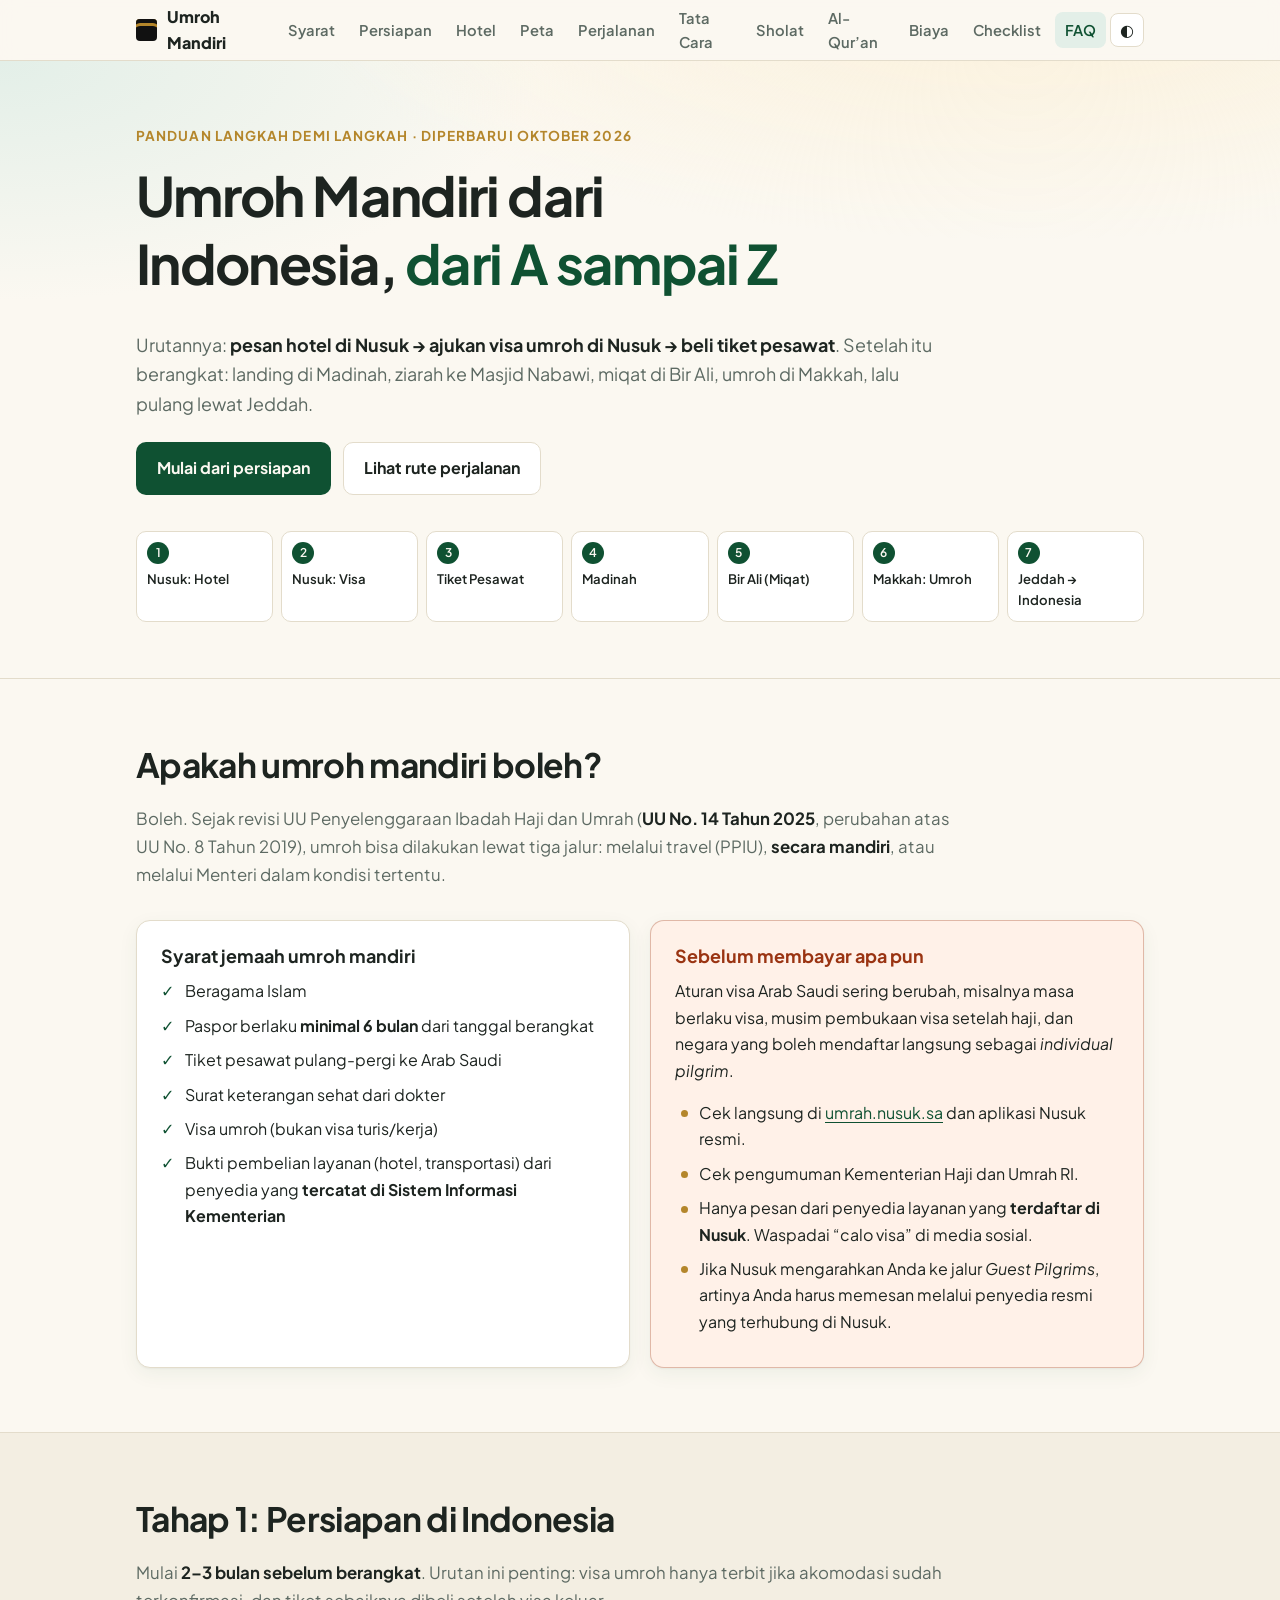
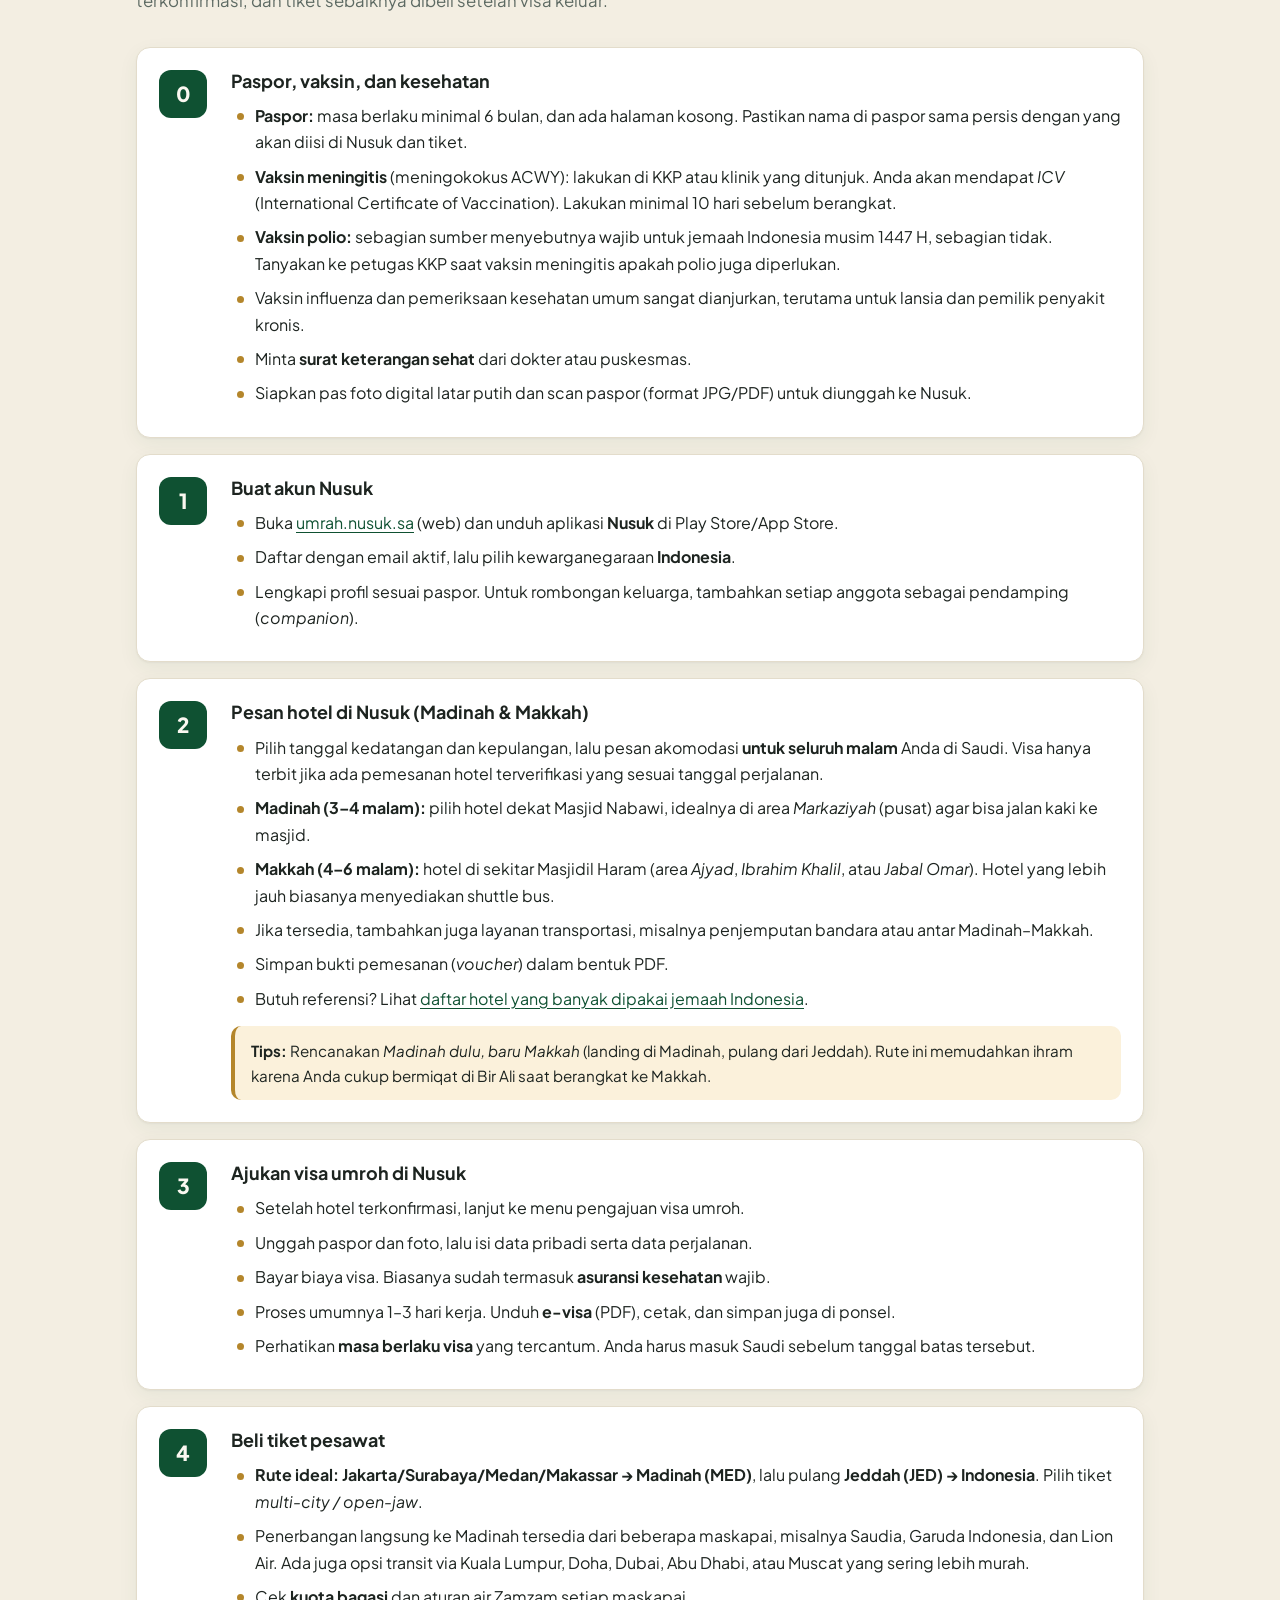
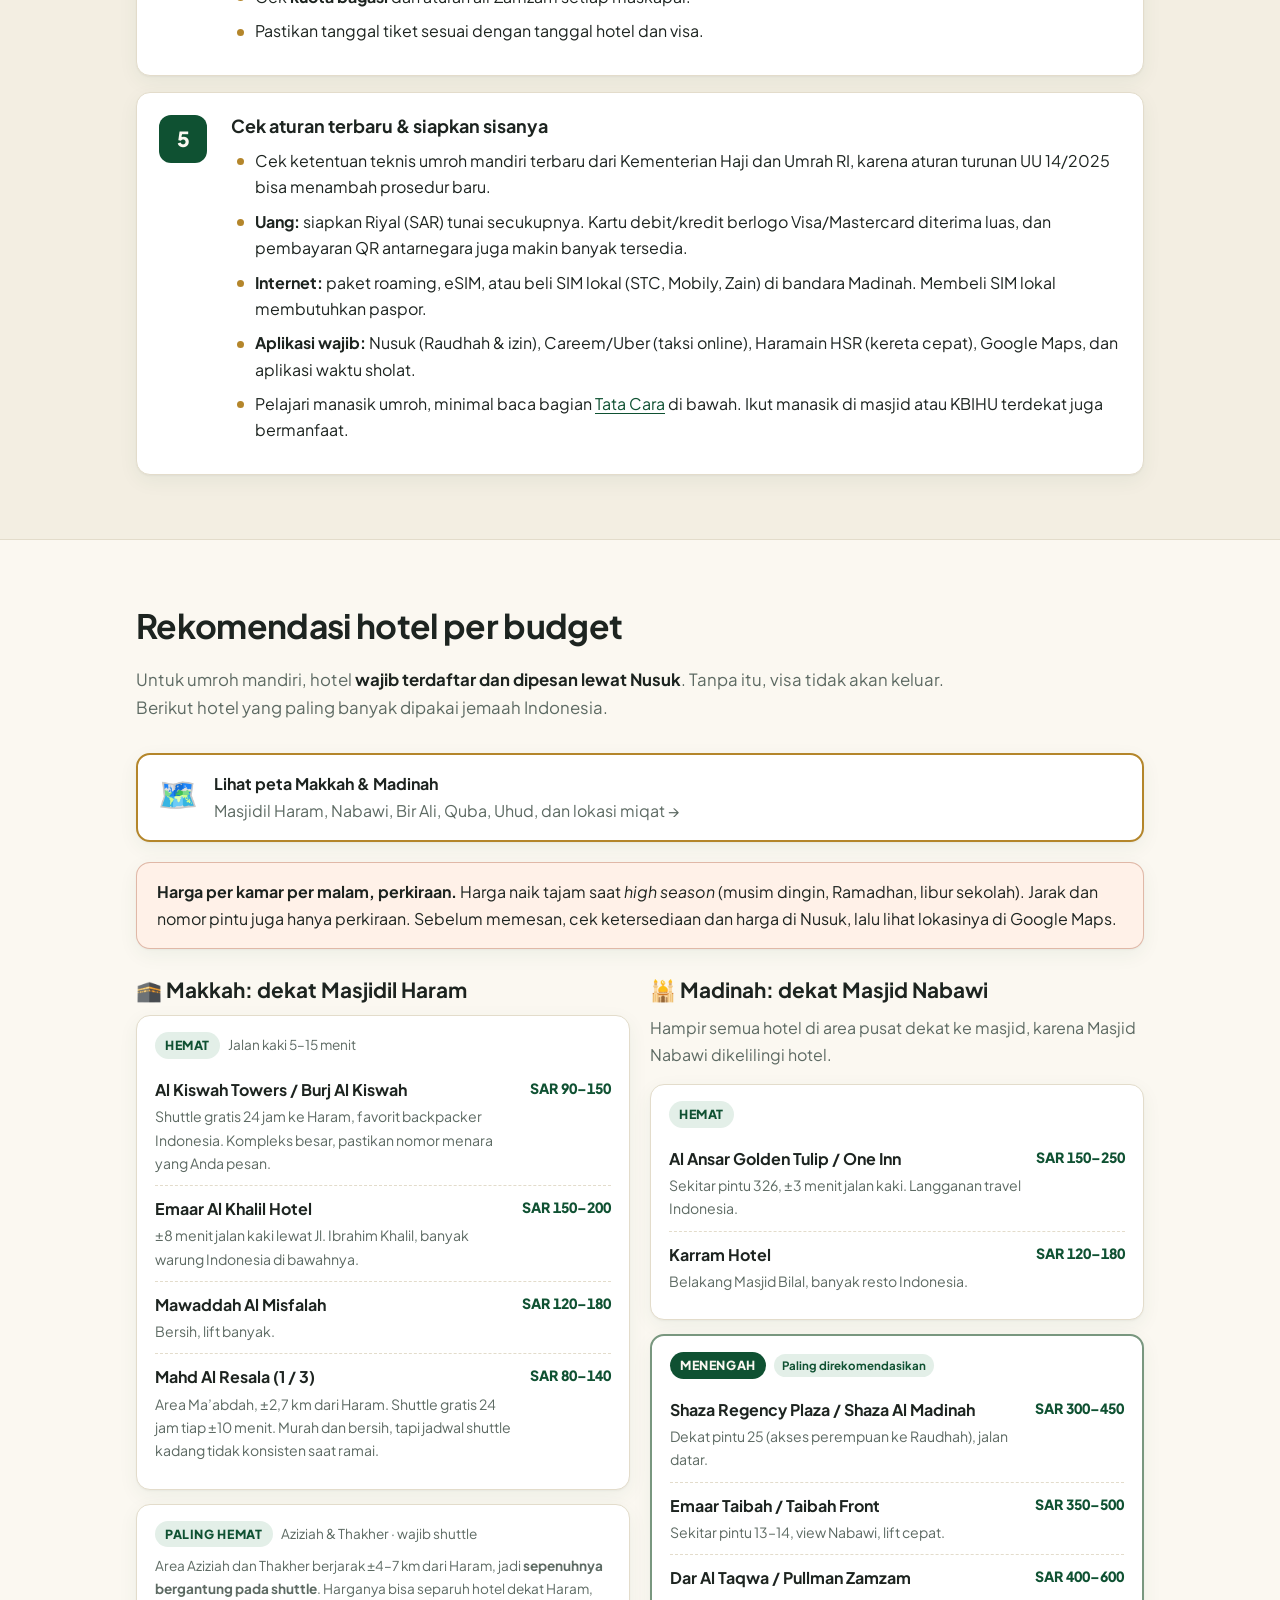
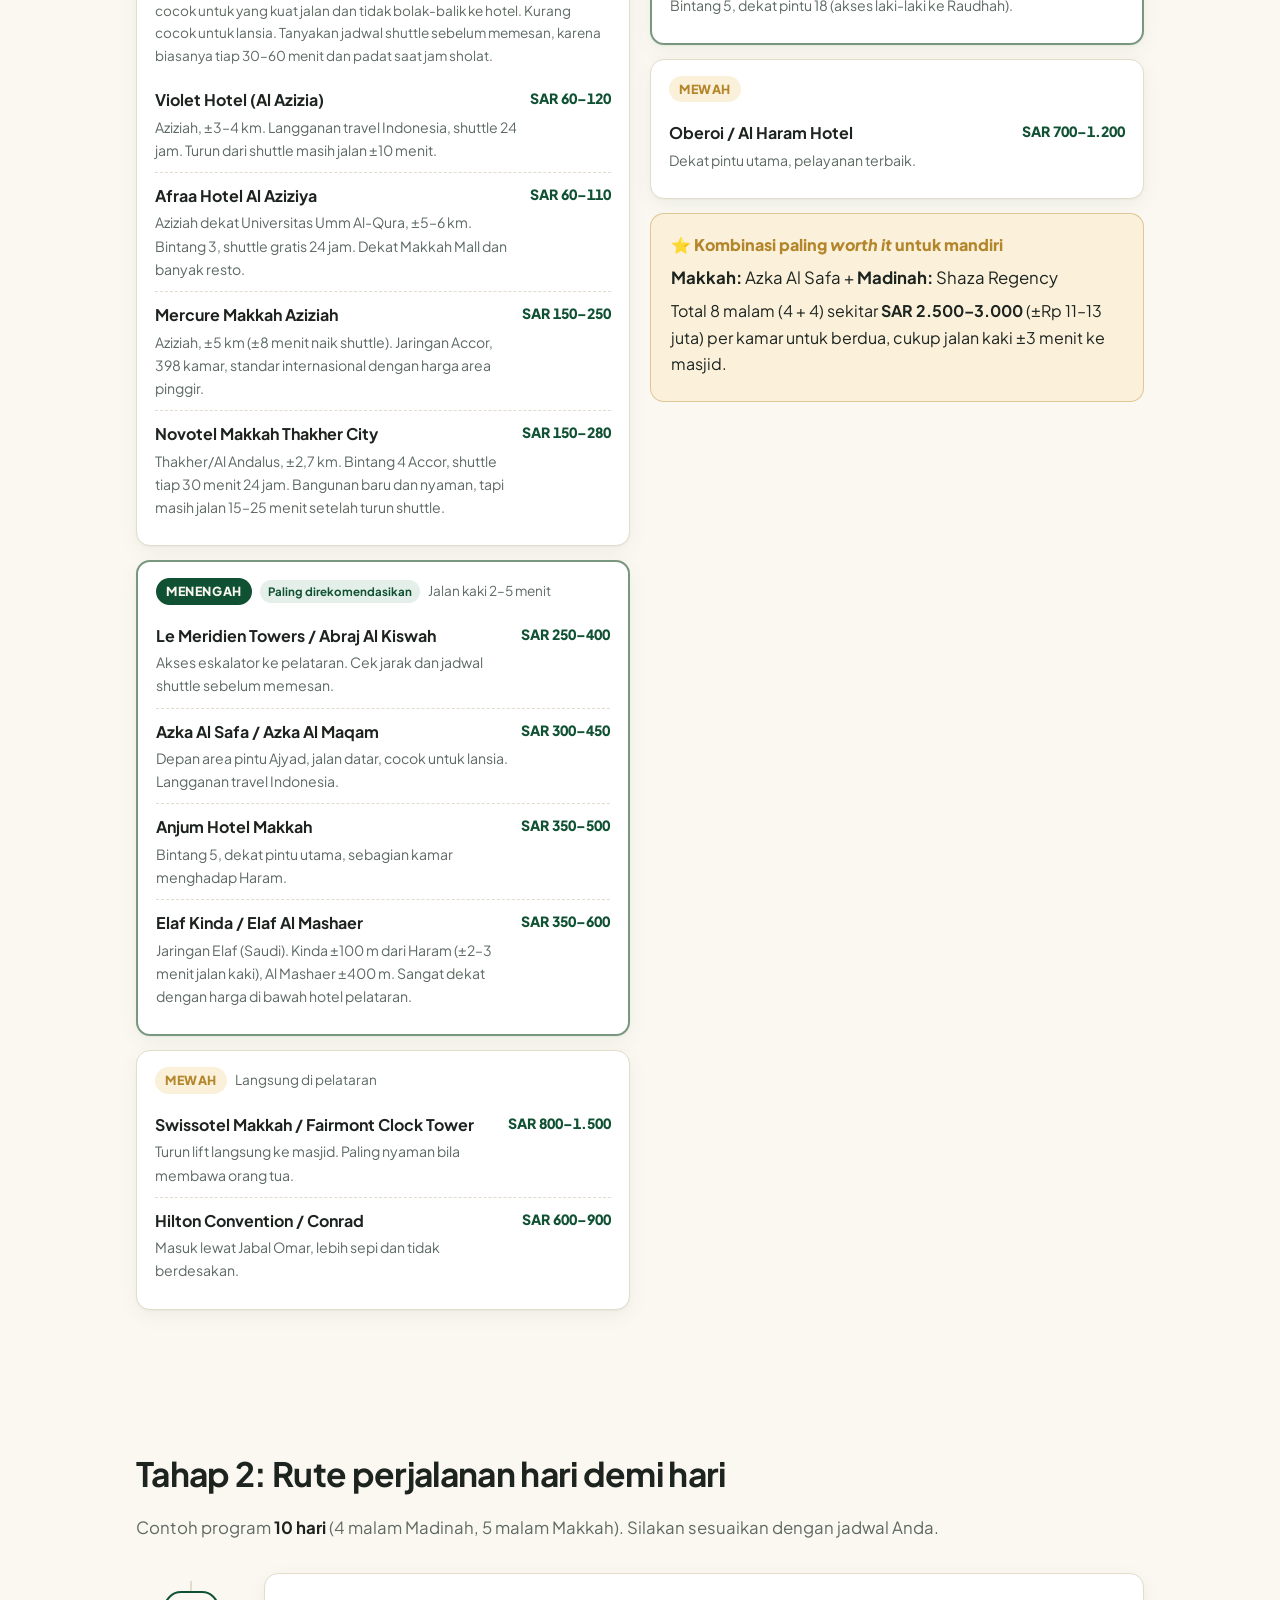
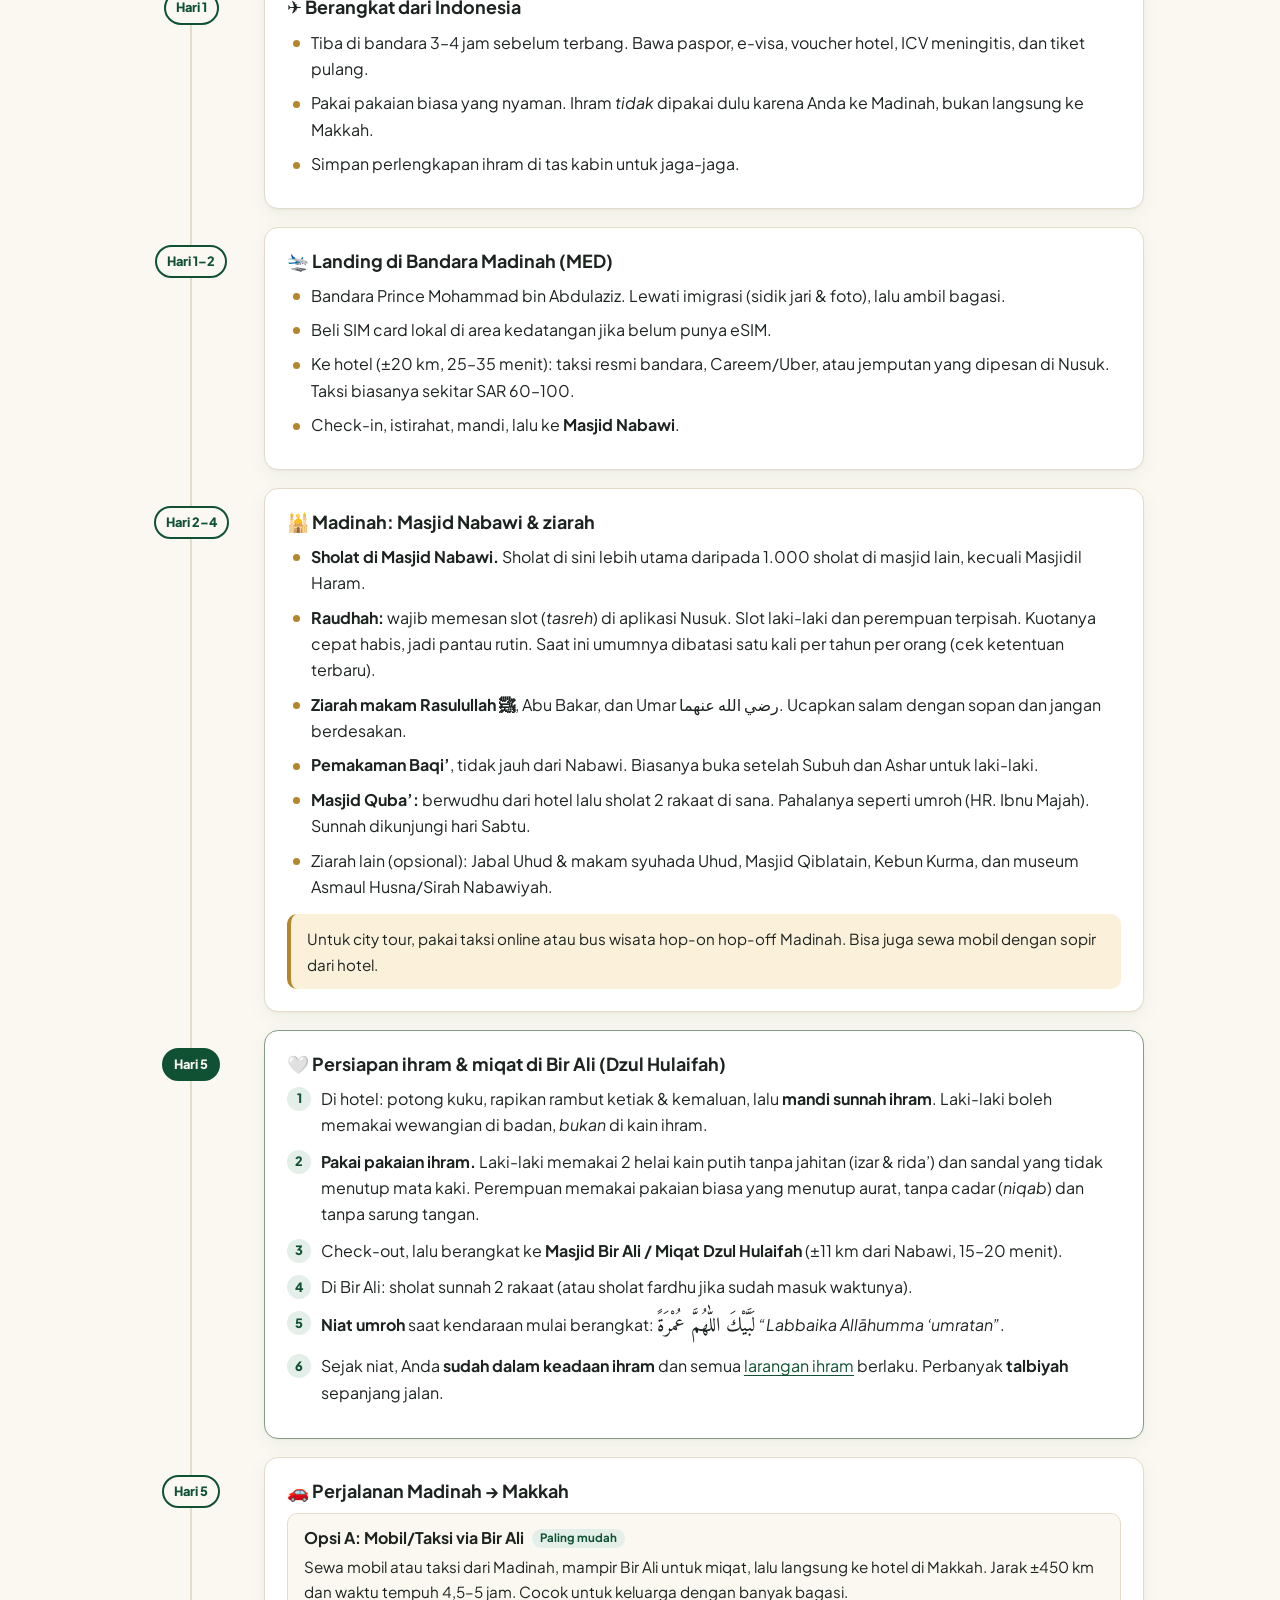
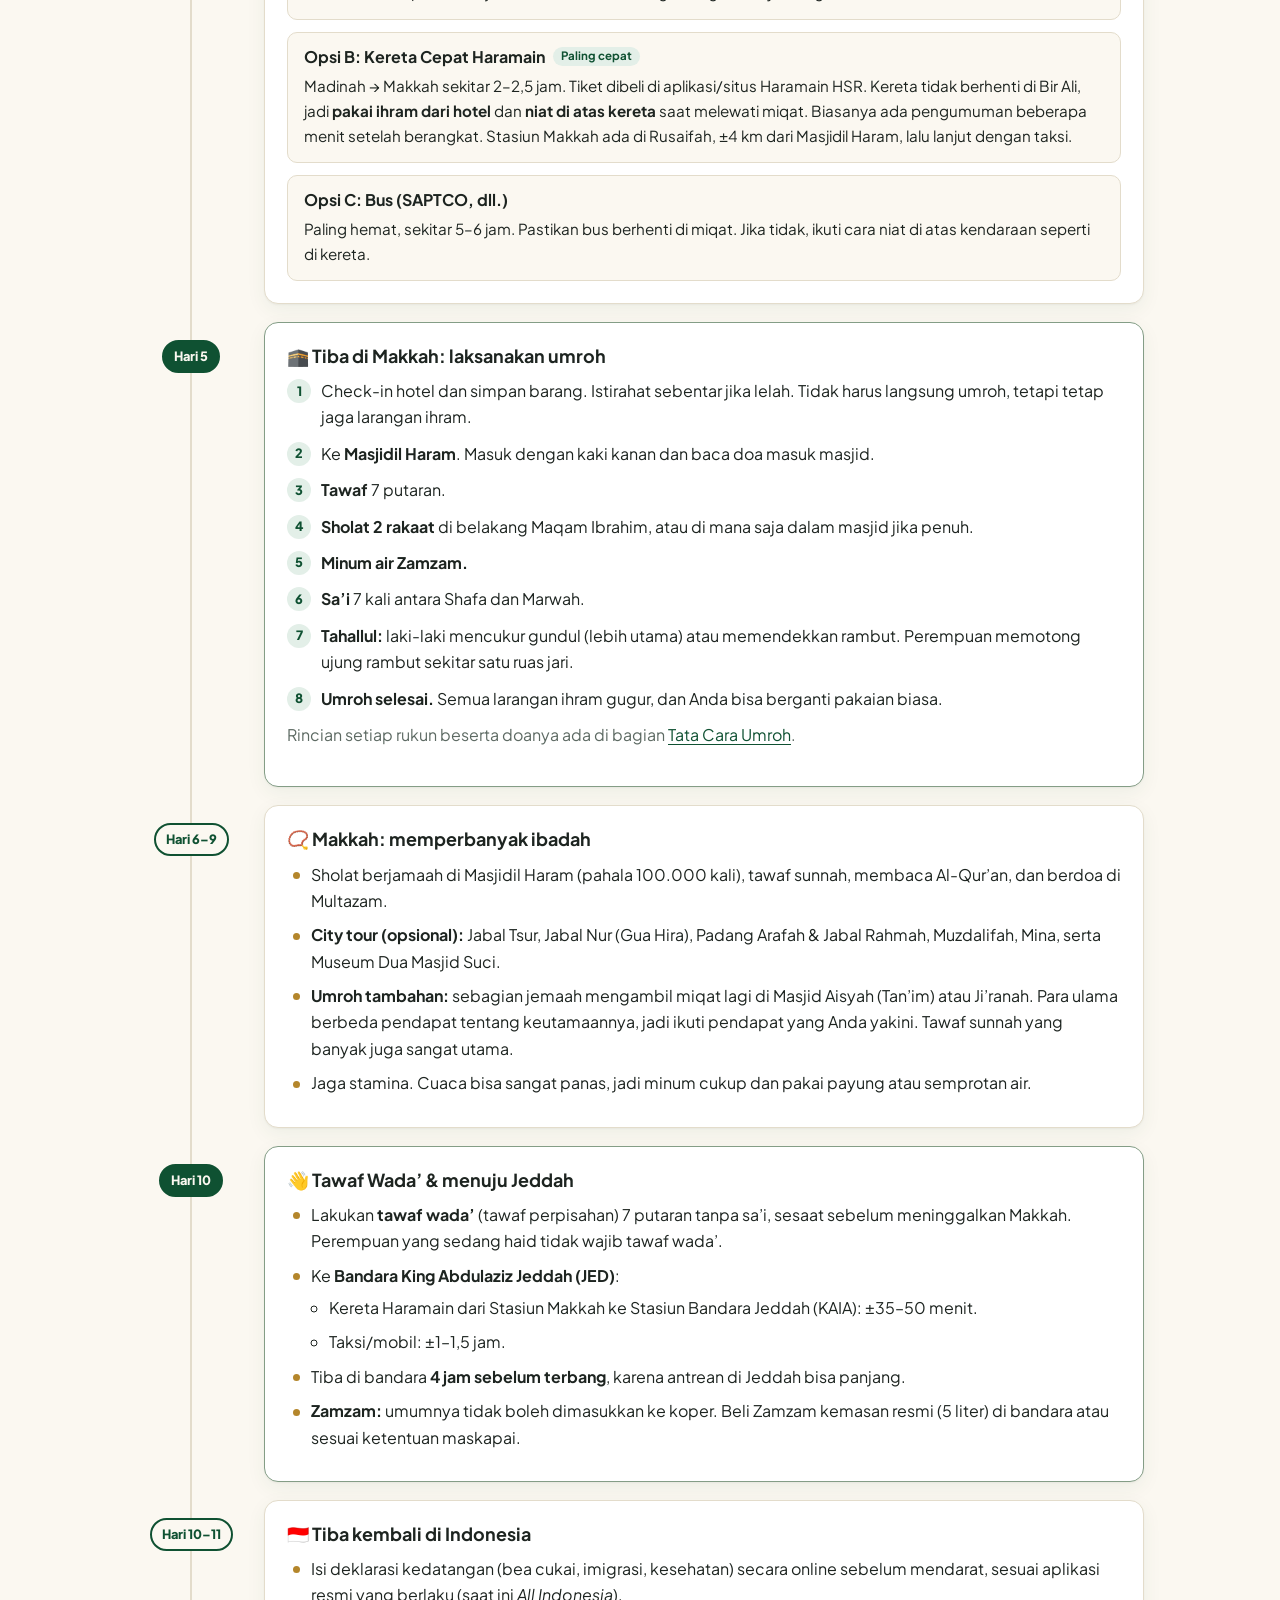
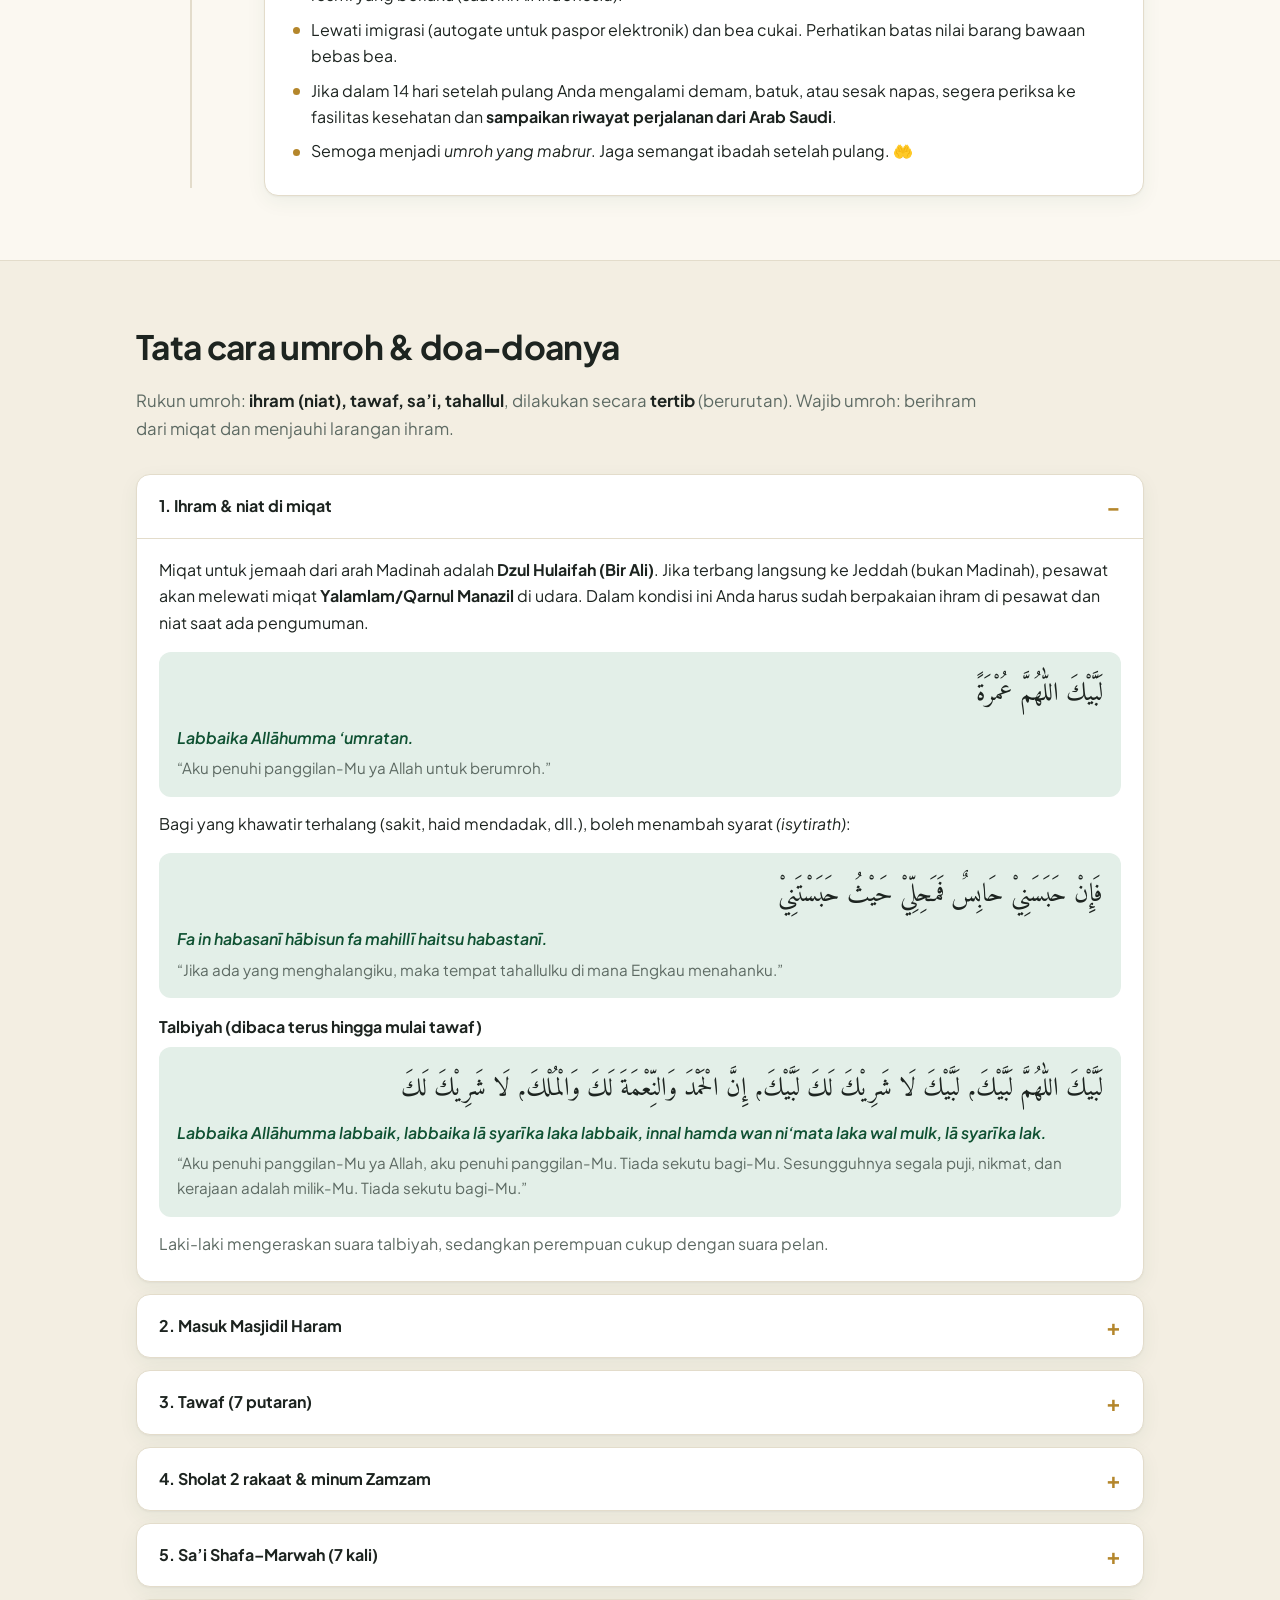
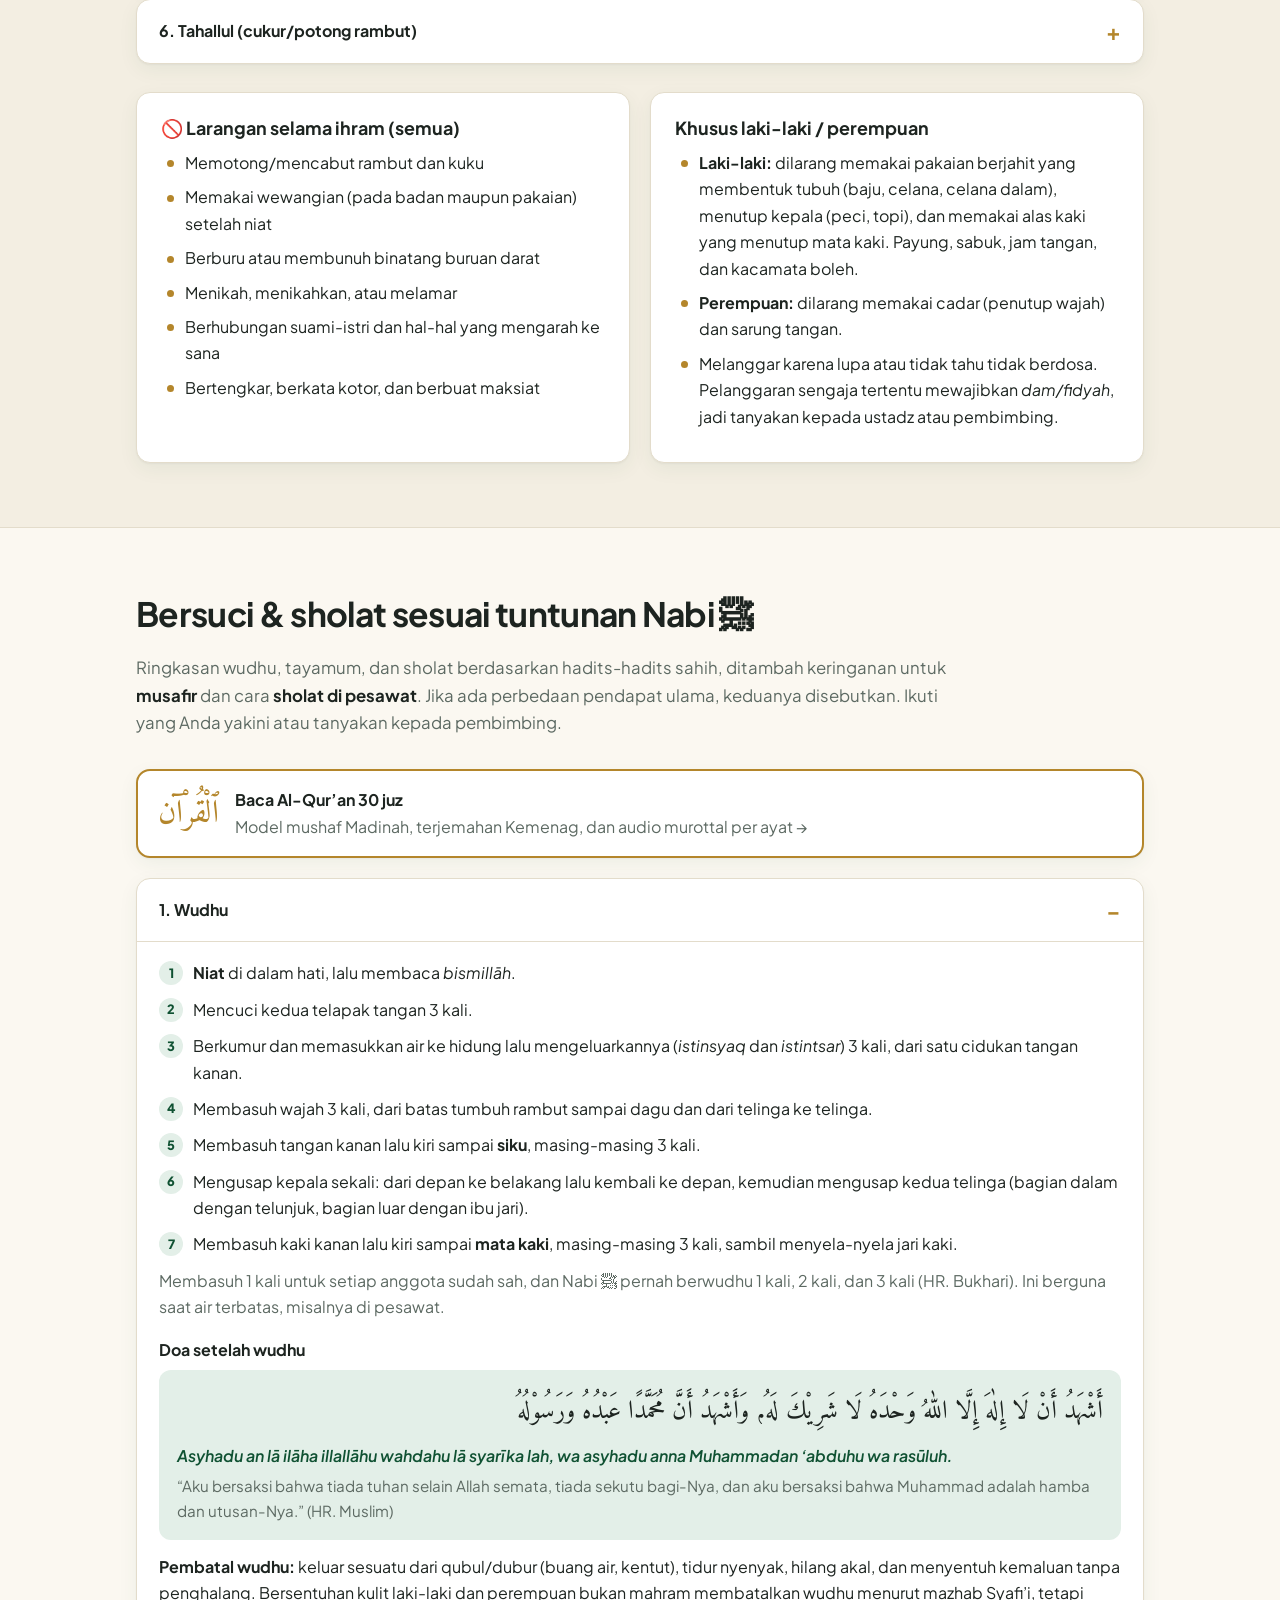
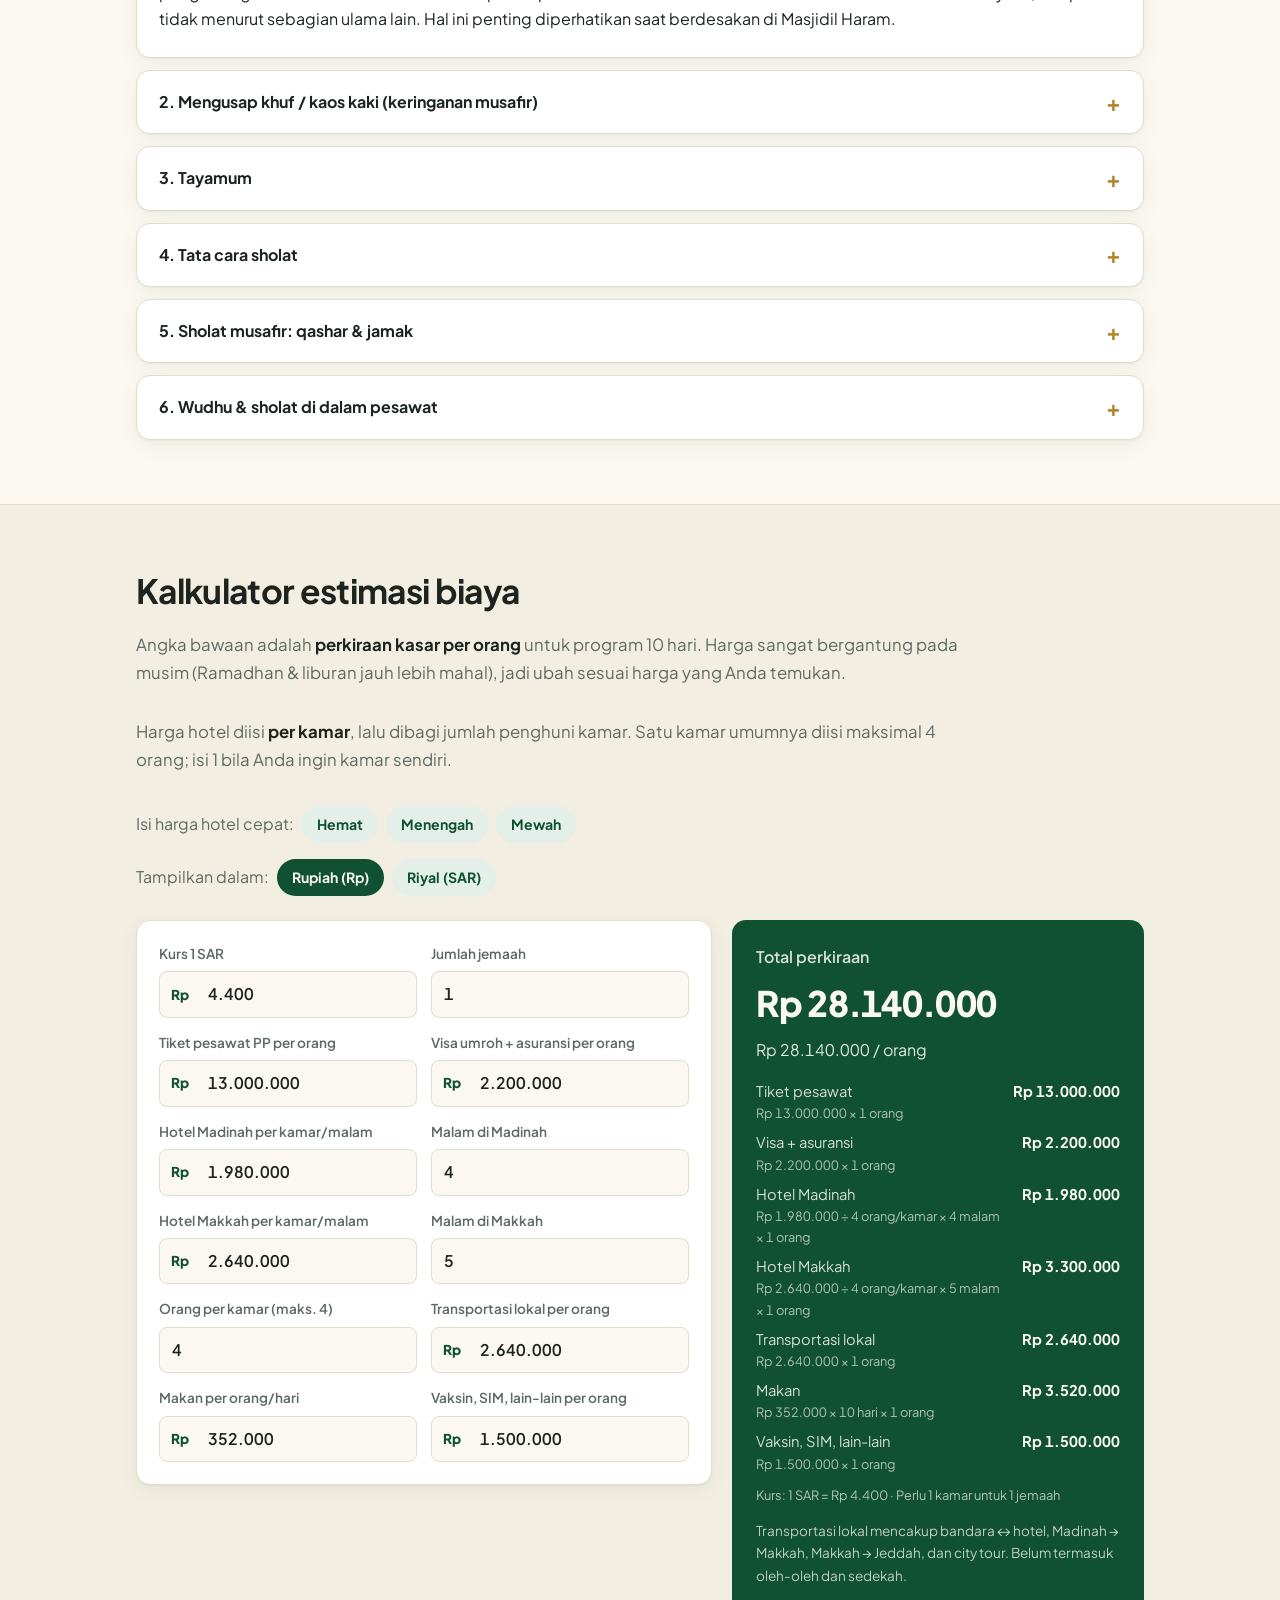
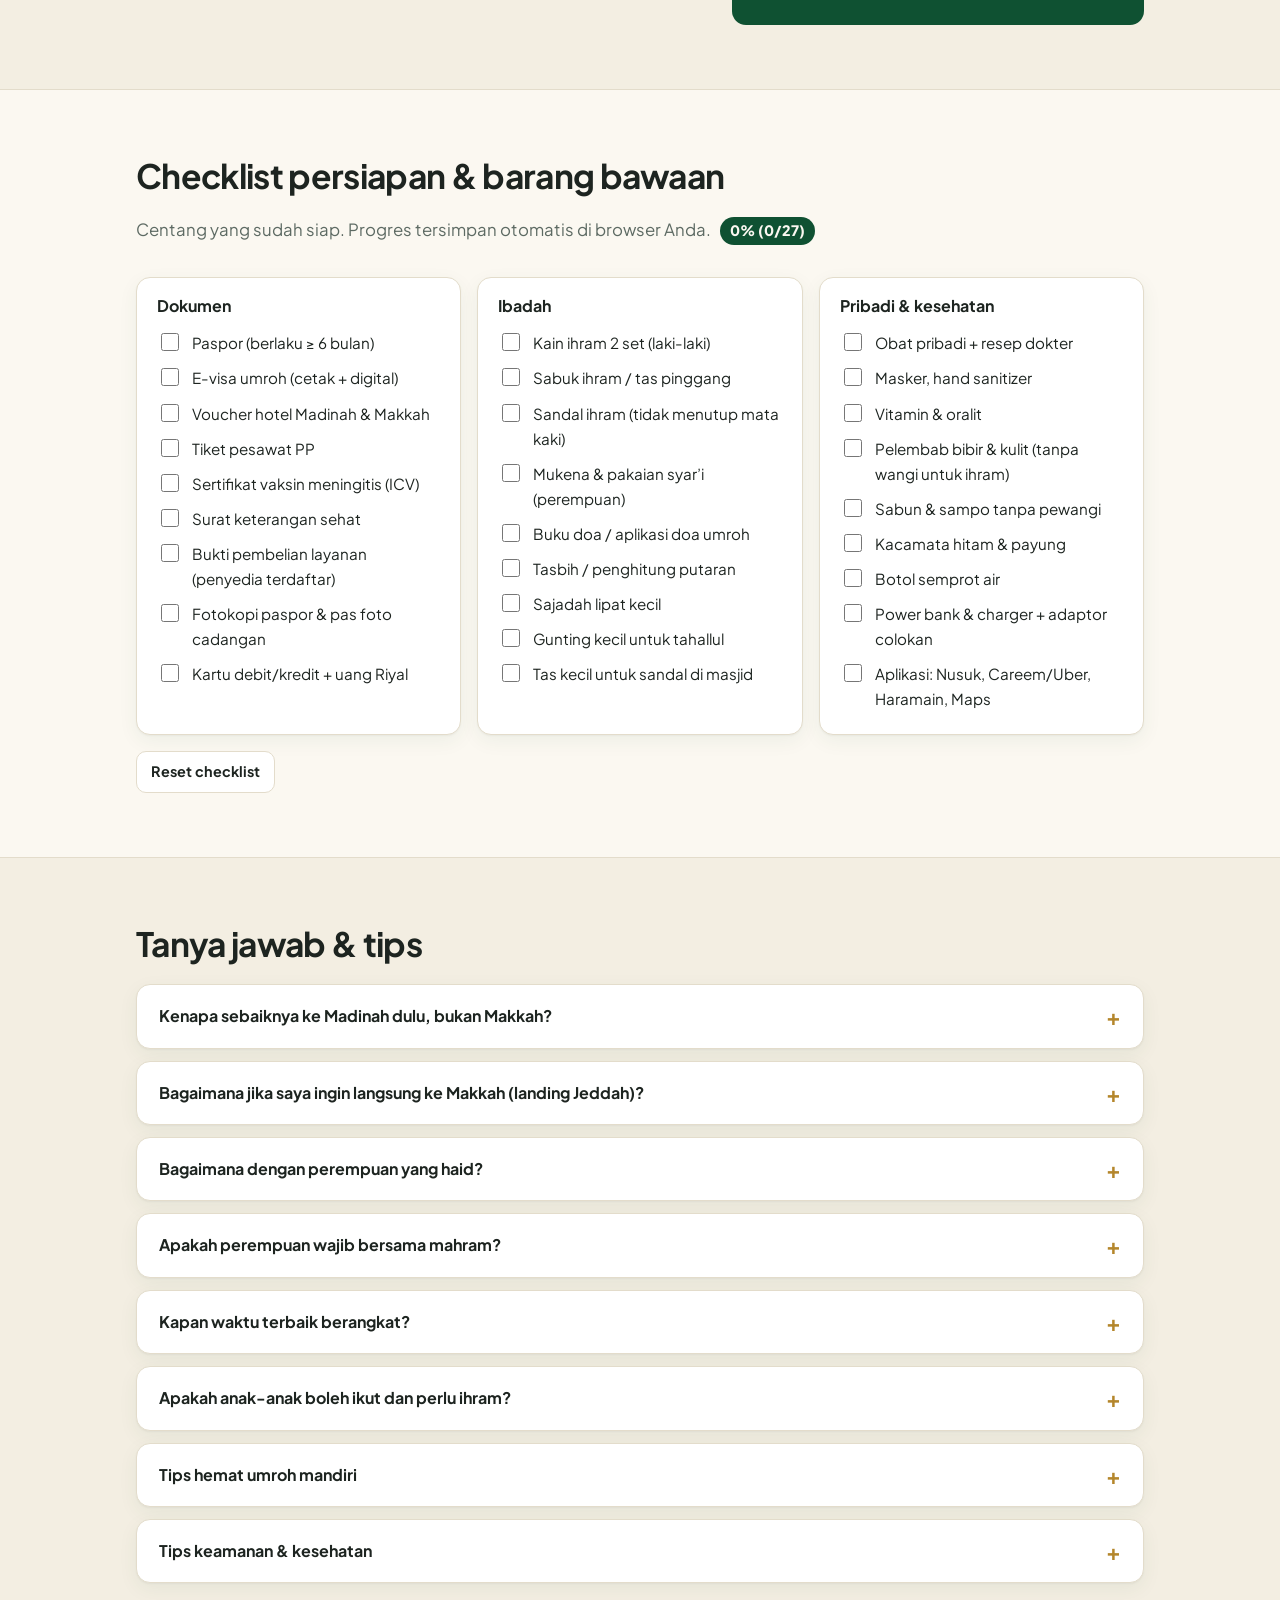
==== index.html @ 3ee702d9 "Kalkulator: biaya hotel dibagi jumlah penghuni kamar Co-Authored-By: Claude Opus 5 <noreply@anthropi" ====
<!doctype html>
<html lang="id">
<head>
  <meta charset="utf-8">
  <meta name="viewport" content="width=device-width, initial-scale=1">
  <title>Panduan Umroh Mandiri</title>
  <meta name="description" content="Panduan lengkap umroh mandiri dari Indonesia: pesan hotel & visa lewat Nusuk, tiket pesawat, landing di Madinah, miqat Bir Ali, tata cara umroh di Makkah, hingga pulang ke tanah air.">
  <link rel="preconnect" href="https://fonts.googleapis.com">
  <link rel="preconnect" href="https://fonts.gstatic.com" crossorigin>
  <link href="https://fonts.googleapis.com/css2?family=Amiri:wght@400;700&family=Plus+Jakarta+Sans:wght@400;500;600;700;800&display=swap" rel="stylesheet">
  <link rel="stylesheet" href="style.css">
  <link rel="icon" href="data:image/svg+xml,<svg xmlns='http://www.w3.org/2000/svg' viewBox='0 0 64 64'><rect width='64' height='64' rx='14' fill='%230f5132'/><rect x='18' y='20' width='28' height='28' fill='%23111'/><rect x='18' y='26' width='28' height='4' fill='%23d4a94a'/></svg>">
</head>
<body>

<header class="topbar">
  <div class="wrap topbar-inner">
    <a href="#top" class="brand">
      <span class="brand-mark" aria-hidden="true"></span>
      Umroh Mandiri
    </a>
    <button class="menu-btn" aria-label="Buka menu" aria-expanded="false" aria-controls="nav">☰</button>
    <nav id="nav" class="nav">
      <a href="#dasar">Syarat</a>
      <a href="#persiapan">Persiapan</a>
      <a href="#hotel">Hotel</a>
      <a href="peta.html">Peta</a>
      <a href="#perjalanan">Perjalanan</a>
      <a href="#tatacara">Tata Cara</a>
      <a href="#sholat">Sholat</a>
      <a href="quran.html">Al-Qur’an</a>
      <a href="#biaya">Biaya</a>
      <a href="#checklist">Checklist</a>
      <a href="#faq">FAQ</a>
      <button class="theme-btn" aria-label="Ganti tema terang/gelap" title="Ganti tema">◐</button>
    </nav>
  </div>
</header>

<main id="top">

  <!-- HERO -->
  <section class="hero">
    <div class="wrap hero-inner">
      <p class="eyebrow">Panduan langkah demi langkah · Diperbarui Oktober 2026</p>
      <h1>Umroh Mandiri dari Indonesia, <span>dari A sampai Z</span></h1>
      <p class="lead">Urutannya: <strong>pesan hotel di Nusuk → ajukan visa umroh di Nusuk → beli tiket pesawat</strong>. Setelah itu berangkat: landing di Madinah, ziarah ke Masjid Nabawi, miqat di Bir Ali, umroh di Makkah, lalu pulang lewat Jeddah.</p>
      <div class="hero-cta">
        <a class="btn btn-primary" href="#persiapan">Mulai dari persiapan</a>
        <a class="btn btn-ghost" href="#perjalanan">Lihat rute perjalanan</a>
      </div>

      <ol class="route" aria-label="Ringkasan rute">
        <li><span>1</span>Nusuk: Hotel</li>
        <li><span>2</span>Nusuk: Visa</li>
        <li><span>3</span>Tiket Pesawat</li>
        <li><span>4</span>Madinah</li>
        <li><span>5</span>Bir Ali (Miqat)</li>
        <li><span>6</span>Makkah: Umroh</li>
        <li><span>7</span>Jeddah → Indonesia</li>
      </ol>
    </div>
  </section>

  <!-- DASAR HUKUM -->
  <section id="dasar" class="section">
    <div class="wrap">
      <h2>Apakah umroh mandiri boleh?</h2>
      <p class="section-lead">Boleh. Sejak revisi UU Penyelenggaraan Ibadah Haji dan Umrah (<strong>UU No. 14 Tahun 2025</strong>, perubahan atas UU No. 8 Tahun 2019), umroh bisa dilakukan lewat tiga jalur: melalui travel (PPIU), <strong>secara mandiri</strong>, atau melalui Menteri dalam kondisi tertentu.</p>

      <div class="grid-2">
        <div class="card">
          <h3>Syarat jemaah umroh mandiri</h3>
          <ul class="ticks">
            <li>Beragama Islam</li>
            <li>Paspor berlaku <strong>minimal 6 bulan</strong> dari tanggal berangkat</li>
            <li>Tiket pesawat pulang-pergi ke Arab Saudi</li>
            <li>Surat keterangan sehat dari dokter</li>
            <li>Visa umroh (bukan visa turis/kerja)</li>
            <li>Bukti pembelian layanan (hotel, transportasi) dari penyedia yang <strong>tercatat di Sistem Informasi Kementerian</strong></li>
          </ul>
        </div>
        <div class="card card-warn">
          <h3>Sebelum membayar apa pun</h3>
          <p>Aturan visa Arab Saudi sering berubah, misalnya masa berlaku visa, musim pembukaan visa setelah haji, dan negara yang boleh mendaftar langsung sebagai <em>individual pilgrim</em>.</p>
          <ul class="dots">
            <li>Cek langsung di <a href="https://umrah.nusuk.sa" target="_blank" rel="noopener">umrah.nusuk.sa</a> dan aplikasi Nusuk resmi.</li>
            <li>Cek pengumuman Kementerian Haji dan Umrah RI.</li>
            <li>Hanya pesan dari penyedia layanan yang <strong>terdaftar di Nusuk</strong>. Waspadai “calo visa” di media sosial.</li>
            <li>Jika Nusuk mengarahkan Anda ke jalur <em>Guest Pilgrims</em>, artinya Anda harus memesan melalui penyedia resmi yang terhubung di Nusuk.</li>
          </ul>
        </div>
      </div>
    </div>
  </section>

  <!-- PERSIAPAN -->
  <section id="persiapan" class="section section-alt">
    <div class="wrap">
      <h2>Tahap 1: Persiapan di Indonesia</h2>
      <p class="section-lead">Mulai <strong>2–3 bulan sebelum berangkat</strong>. Urutan ini penting: visa umroh hanya terbit jika akomodasi sudah terkonfirmasi, dan tiket sebaiknya dibeli setelah visa keluar.</p>

      <ol class="steps">
        <li class="step">
          <div class="step-num">0</div>
          <div class="step-body">
            <h3>Paspor, vaksin, dan kesehatan</h3>
            <ul class="dots">
              <li><strong>Paspor:</strong> masa berlaku minimal 6 bulan, dan ada halaman kosong. Pastikan nama di paspor sama persis dengan yang akan diisi di Nusuk dan tiket.</li>
              <li><strong>Vaksin meningitis</strong> (meningokokus ACWY): lakukan di KKP atau klinik yang ditunjuk. Anda akan mendapat <em>ICV</em> (International Certificate of Vaccination). Lakukan minimal 10 hari sebelum berangkat.</li>
              <li><strong>Vaksin polio:</strong> sebagian sumber menyebutnya wajib untuk jemaah Indonesia musim 1447 H, sebagian tidak. Tanyakan ke petugas KKP saat vaksin meningitis apakah polio juga diperlukan.</li>
              <li>Vaksin influenza dan pemeriksaan kesehatan umum sangat dianjurkan, terutama untuk lansia dan pemilik penyakit kronis.</li>
              <li>Minta <strong>surat keterangan sehat</strong> dari dokter atau puskesmas.</li>
              <li>Siapkan pas foto digital latar putih dan scan paspor (format JPG/PDF) untuk diunggah ke Nusuk.</li>
            </ul>
          </div>
        </li>

        <li class="step">
          <div class="step-num">1</div>
          <div class="step-body">
            <h3>Buat akun Nusuk</h3>
            <ul class="dots">
              <li>Buka <a href="https://umrah.nusuk.sa" target="_blank" rel="noopener">umrah.nusuk.sa</a> (web) dan unduh aplikasi <strong>Nusuk</strong> di Play Store/App Store.</li>
              <li>Daftar dengan email aktif, lalu pilih kewarganegaraan <strong>Indonesia</strong>.</li>
              <li>Lengkapi profil sesuai paspor. Untuk rombongan keluarga, tambahkan setiap anggota sebagai pendamping (<em>companion</em>).</li>
            </ul>
          </div>
        </li>

        <li class="step">
          <div class="step-num">2</div>
          <div class="step-body">
            <h3>Pesan hotel di Nusuk (Madinah & Makkah)</h3>
            <ul class="dots">
              <li>Pilih tanggal kedatangan dan kepulangan, lalu pesan akomodasi <strong>untuk seluruh malam</strong> Anda di Saudi. Visa hanya terbit jika ada pemesanan hotel terverifikasi yang sesuai tanggal perjalanan.</li>
              <li><strong>Madinah (3–4 malam):</strong> pilih hotel dekat Masjid Nabawi, idealnya di area <em>Markaziyah</em> (pusat) agar bisa jalan kaki ke masjid.</li>
              <li><strong>Makkah (4–6 malam):</strong> hotel di sekitar Masjidil Haram (area <em>Ajyad</em>, <em>Ibrahim Khalil</em>, atau <em>Jabal Omar</em>). Hotel yang lebih jauh biasanya menyediakan shuttle bus.</li>
              <li>Jika tersedia, tambahkan juga layanan transportasi, misalnya penjemputan bandara atau antar Madinah–Makkah.</li>
              <li>Simpan bukti pemesanan (<em>voucher</em>) dalam bentuk PDF.</li>
              <li>Butuh referensi? Lihat <a href="#hotel">daftar hotel yang banyak dipakai jemaah Indonesia</a>.</li>
            </ul>
            <div class="tip"><strong>Tips:</strong> Rencanakan <em>Madinah dulu, baru Makkah</em> (landing di Madinah, pulang dari Jeddah). Rute ini memudahkan ihram karena Anda cukup bermiqat di Bir Ali saat berangkat ke Makkah.</div>
          </div>
        </li>

        <li class="step">
          <div class="step-num">3</div>
          <div class="step-body">
            <h3>Ajukan visa umroh di Nusuk</h3>
            <ul class="dots">
              <li>Setelah hotel terkonfirmasi, lanjut ke menu pengajuan visa umroh.</li>
              <li>Unggah paspor dan foto, lalu isi data pribadi serta data perjalanan.</li>
              <li>Bayar biaya visa. Biasanya sudah termasuk <strong>asuransi kesehatan</strong> wajib.</li>
              <li>Proses umumnya 1–3 hari kerja. Unduh <strong>e-visa</strong> (PDF), cetak, dan simpan juga di ponsel.</li>
              <li>Perhatikan <strong>masa berlaku visa</strong> yang tercantum. Anda harus masuk Saudi sebelum tanggal batas tersebut.</li>
            </ul>
          </div>
        </li>

        <li class="step">
          <div class="step-num">4</div>
          <div class="step-body">
            <h3>Beli tiket pesawat</h3>
            <ul class="dots">
              <li><strong>Rute ideal: Jakarta/Surabaya/Medan/Makassar → Madinah (MED)</strong>, lalu pulang <strong>Jeddah (JED) → Indonesia</strong>. Pilih tiket <em>multi-city / open-jaw</em>.</li>
              <li>Penerbangan langsung ke Madinah tersedia dari beberapa maskapai, misalnya Saudia, Garuda Indonesia, dan Lion Air. Ada juga opsi transit via Kuala Lumpur, Doha, Dubai, Abu Dhabi, atau Muscat yang sering lebih murah.</li>
              <li>Cek <strong>kuota bagasi</strong> dan aturan air Zamzam setiap maskapai.</li>
              <li>Pastikan tanggal tiket sesuai dengan tanggal hotel dan visa.</li>
            </ul>
          </div>
        </li>

        <li class="step">
          <div class="step-num">5</div>
          <div class="step-body">
            <h3>Cek aturan terbaru & siapkan sisanya</h3>
            <ul class="dots">
              <li>Cek ketentuan teknis umroh mandiri terbaru dari Kementerian Haji dan Umrah RI, karena aturan turunan UU 14/2025 bisa menambah prosedur baru.</li>
              <li><strong>Uang:</strong> siapkan Riyal (SAR) tunai secukupnya. Kartu debit/kredit berlogo Visa/Mastercard diterima luas, dan pembayaran QR antarnegara juga makin banyak tersedia.</li>
              <li><strong>Internet:</strong> paket roaming, eSIM, atau beli SIM lokal (STC, Mobily, Zain) di bandara Madinah. Membeli SIM lokal membutuhkan paspor.</li>
              <li><strong>Aplikasi wajib:</strong> Nusuk (Raudhah & izin), Careem/Uber (taksi online), Haramain HSR (kereta cepat), Google Maps, dan aplikasi waktu sholat.</li>
              <li>Pelajari manasik umroh, minimal baca bagian <a href="#tatacara">Tata Cara</a> di bawah. Ikut manasik di masjid atau KBIHU terdekat juga bermanfaat.</li>
            </ul>
          </div>
        </li>
      </ol>
    </div>
  </section>

  <!-- HOTEL -->
  <section id="hotel" class="section">
    <div class="wrap">
      <h2>Rekomendasi hotel per budget</h2>
      <p class="section-lead">Untuk umroh mandiri, hotel <strong>wajib terdaftar dan dipesan lewat Nusuk</strong>. Tanpa itu, visa tidak akan keluar. Berikut hotel yang paling banyak dipakai jemaah Indonesia.</p>

      <a class="q-cta" href="peta.html">
        <span class="q-cta-ar" aria-hidden="true">🗺️</span>
        <span><strong>Lihat peta Makkah &amp; Madinah</strong><br><span class="muted">Masjidil Haram, Nabawi, Bir Ali, Quba, Uhud, dan lokasi miqat →</span></span>
      </a>

      <div class="card card-warn hotel-note">
        <p><strong>Harga per kamar per malam, perkiraan.</strong> Harga naik tajam saat <em>high season</em> (musim dingin, Ramadhan, libur sekolah). Jarak dan nomor pintu juga hanya perkiraan. Sebelum memesan, cek ketersediaan dan harga di Nusuk, lalu lihat lokasinya di Google Maps.</p>
      </div>

      <div class="grid-2 hotel-cols">
        <div>
          <h3 class="city">🕋 Makkah: dekat Masjidil Haram</h3>

          <div class="tier">
            <div class="tier-head"><span class="tier-tag tag-hemat">Hemat</span><span class="muted">Jalan kaki 5–15 menit</span></div>
            <ul class="hotels">
              <li><div><strong>Al Kiswah Towers / Burj Al Kiswah</strong><p>Shuttle gratis 24 jam ke Haram, favorit backpacker Indonesia. Kompleks besar, pastikan nomor menara yang Anda pesan.</p></div><span class="price">SAR 90–150</span></li>
              <li><div><strong>Emaar Al Khalil Hotel</strong><p>±8 menit jalan kaki lewat Jl. Ibrahim Khalil, banyak warung Indonesia di bawahnya.</p></div><span class="price">SAR 150–200</span></li>
              <li><div><strong>Mawaddah Al Misfalah</strong><p>Bersih, lift banyak.</p></div><span class="price">SAR 120–180</span></li>
              <li><div><strong>Mahd Al Resala (1 / 3)</strong><p>Area Ma’abdah, ±2,7 km dari Haram. Shuttle gratis 24 jam tiap ±10 menit. Murah dan bersih, tapi jadwal shuttle kadang tidak konsisten saat ramai.</p></div><span class="price">SAR 80–140</span></li>
            </ul>
          </div>

          <div class="tier">
            <div class="tier-head"><span class="tier-tag tag-hemat">Paling hemat</span><span class="muted">Aziziah & Thakher · wajib shuttle</span></div>
            <p class="muted small tier-note">Area Aziziah dan Thakher berjarak ±4–7 km dari Haram, jadi <strong>sepenuhnya bergantung pada shuttle</strong>. Harganya bisa separuh hotel dekat Haram, cocok untuk yang kuat jalan dan tidak bolak-balik ke hotel. Kurang cocok untuk lansia. Tanyakan jadwal shuttle sebelum memesan, karena biasanya tiap 30–60 menit dan padat saat jam sholat.</p>
            <ul class="hotels">
              <li><div><strong>Violet Hotel (Al Azizia)</strong><p>Aziziah, ±3–4 km. Langganan travel Indonesia, shuttle 24 jam. Turun dari shuttle masih jalan ±10 menit.</p></div><span class="price">SAR 60–120</span></li>
              <li><div><strong>Afraa Hotel Al Aziziya</strong><p>Aziziah dekat Universitas Umm Al-Qura, ±5–6 km. Bintang 3, shuttle gratis 24 jam. Dekat Makkah Mall dan banyak resto.</p></div><span class="price">SAR 60–110</span></li>
              <li><div><strong>Mercure Makkah Aziziah</strong><p>Aziziah, ±5 km (±8 menit naik shuttle). Jaringan Accor, 398 kamar, standar internasional dengan harga area pinggir.</p></div><span class="price">SAR 150–250</span></li>
              <li><div><strong>Novotel Makkah Thakher City</strong><p>Thakher/Al Andalus, ±2,7 km. Bintang 4 Accor, shuttle tiap 30 menit 24 jam. Bangunan baru dan nyaman, tapi masih jalan 15–25 menit setelah turun shuttle.</p></div><span class="price">SAR 150–280</span></li>
            </ul>
          </div>

          <div class="tier tier-rec">
            <div class="tier-head"><span class="tier-tag tag-menengah">Menengah</span><span class="badge">Paling direkomendasikan</span><span class="muted">Jalan kaki 2–5 menit</span></div>
            <ul class="hotels">
              <li><div><strong>Le Meridien Towers / Abraj Al Kiswah</strong><p>Akses eskalator ke pelataran. Cek jarak dan jadwal shuttle sebelum memesan.</p></div><span class="price">SAR 250–400</span></li>
              <li><div><strong>Azka Al Safa / Azka Al Maqam</strong><p>Depan area pintu Ajyad, jalan datar, cocok untuk lansia. Langganan travel Indonesia.</p></div><span class="price">SAR 300–450</span></li>
              <li><div><strong>Anjum Hotel Makkah</strong><p>Bintang 5, dekat pintu utama, sebagian kamar menghadap Haram.</p></div><span class="price">SAR 350–500</span></li>
              <li><div><strong>Elaf Kinda / Elaf Al Mashaer</strong><p>Jaringan Elaf (Saudi). Kinda ±100 m dari Haram (±2–3 menit jalan kaki), Al Mashaer ±400 m. Sangat dekat dengan harga di bawah hotel pelataran.</p></div><span class="price">SAR 350–600</span></li>
            </ul>
          </div>

          <div class="tier">
            <div class="tier-head"><span class="tier-tag tag-mewah">Mewah</span><span class="muted">Langsung di pelataran</span></div>
            <ul class="hotels">
              <li><div><strong>Swissotel Makkah / Fairmont Clock Tower</strong><p>Turun lift langsung ke masjid. Paling nyaman bila membawa orang tua.</p></div><span class="price">SAR 800–1.500</span></li>
              <li><div><strong>Hilton Convention / Conrad</strong><p>Masuk lewat Jabal Omar, lebih sepi dan tidak berdesakan.</p></div><span class="price">SAR 600–900</span></li>
            </ul>
          </div>
        </div>

        <div>
          <h3 class="city">🕌 Madinah: dekat Masjid Nabawi</h3>
          <p class="muted">Hampir semua hotel di area pusat dekat ke masjid, karena Masjid Nabawi dikelilingi hotel.</p>

          <div class="tier">
            <div class="tier-head"><span class="tier-tag tag-hemat">Hemat</span></div>
            <ul class="hotels">
              <li><div><strong>Al Ansar Golden Tulip / One Inn</strong><p>Sekitar pintu 326, ±3 menit jalan kaki. Langganan travel Indonesia.</p></div><span class="price">SAR 150–250</span></li>
              <li><div><strong>Karram Hotel</strong><p>Belakang Masjid Bilal, banyak resto Indonesia.</p></div><span class="price">SAR 120–180</span></li>
            </ul>
          </div>

          <div class="tier tier-rec">
            <div class="tier-head"><span class="tier-tag tag-menengah">Menengah</span><span class="badge">Paling direkomendasikan</span></div>
            <ul class="hotels">
              <li><div><strong>Shaza Regency Plaza / Shaza Al Madinah</strong><p>Dekat pintu 25 (akses perempuan ke Raudhah), jalan datar.</p></div><span class="price">SAR 300–450</span></li>
              <li><div><strong>Emaar Taibah / Taibah Front</strong><p>Sekitar pintu 13–14, view Nabawi, lift cepat.</p></div><span class="price">SAR 350–500</span></li>
              <li><div><strong>Dar Al Taqwa / Pullman Zamzam</strong><p>Bintang 5, dekat pintu 18 (akses laki-laki ke Raudhah).</p></div><span class="price">SAR 400–600</span></li>
            </ul>
          </div>

          <div class="tier">
            <div class="tier-head"><span class="tier-tag tag-mewah">Mewah</span></div>
            <ul class="hotels">
              <li><div><strong>Oberoi / Al Haram Hotel</strong><p>Dekat pintu utama, pelayanan terbaik.</p></div><span class="price">SAR 700–1.200</span></li>
            </ul>
          </div>

          <div class="worth">
            <p class="worth-label">⭐ Kombinasi paling <em>worth it</em> untuk mandiri</p>
            <p class="worth-combo"><strong>Makkah:</strong> Azka Al Safa + <strong>Madinah:</strong> Shaza Regency</p>
            <p>Total 8 malam (4 + 4) sekitar <strong>SAR 2.500–3.000</strong> (±Rp 11–13 juta) per kamar untuk berdua, cukup jalan kaki ±3 menit ke masjid.</p>
          </div>
        </div>
      </div>
    </div>
  </section>

  <!-- PERJALANAN -->
  <section id="perjalanan" class="section">
    <div class="wrap">
      <h2>Tahap 2: Rute perjalanan hari demi hari</h2>
      <p class="section-lead">Contoh program <strong>10 hari</strong> (4 malam Madinah, 5 malam Makkah). Silakan sesuaikan dengan jadwal Anda.</p>

      <div class="timeline">

        <article class="tl-item">
          <div class="tl-day">Hari 1</div>
          <div class="tl-card">
            <h3>✈️ Berangkat dari Indonesia</h3>
            <ul class="dots">
              <li>Tiba di bandara 3–4 jam sebelum terbang. Bawa paspor, e-visa, voucher hotel, ICV meningitis, dan tiket pulang.</li>
              <li>Pakai pakaian biasa yang nyaman. Ihram <em>tidak</em> dipakai dulu karena Anda ke Madinah, bukan langsung ke Makkah.</li>
              <li>Simpan perlengkapan ihram di tas kabin untuk jaga-jaga.</li>
            </ul>
          </div>
        </article>

        <article class="tl-item">
          <div class="tl-day">Hari 1–2</div>
          <div class="tl-card">
            <h3>🛬 Landing di Bandara Madinah (MED)</h3>
            <ul class="dots">
              <li>Bandara Prince Mohammad bin Abdulaziz. Lewati imigrasi (sidik jari & foto), lalu ambil bagasi.</li>
              <li>Beli SIM card lokal di area kedatangan jika belum punya eSIM.</li>
              <li>Ke hotel (±20 km, 25–35 menit): taksi resmi bandara, Careem/Uber, atau jemputan yang dipesan di Nusuk. Taksi biasanya sekitar SAR 60–100.</li>
              <li>Check-in, istirahat, mandi, lalu ke <strong>Masjid Nabawi</strong>.</li>
            </ul>
          </div>
        </article>

        <article class="tl-item">
          <div class="tl-day">Hari 2–4</div>
          <div class="tl-card">
            <h3>🕌 Madinah: Masjid Nabawi & ziarah</h3>
            <ul class="dots">
              <li><strong>Sholat di Masjid Nabawi.</strong> Sholat di sini lebih utama daripada 1.000 sholat di masjid lain, kecuali Masjidil Haram.</li>
              <li><strong>Raudhah:</strong> wajib memesan slot (<em>tasreh</em>) di aplikasi Nusuk. Slot laki-laki dan perempuan terpisah. Kuotanya cepat habis, jadi pantau rutin. Saat ini umumnya dibatasi satu kali per tahun per orang (cek ketentuan terbaru).</li>
              <li><strong>Ziarah makam Rasulullah ﷺ</strong>, Abu Bakar, dan Umar رضي الله عنهما. Ucapkan salam dengan sopan dan jangan berdesakan.</li>
              <li><strong>Pemakaman Baqi’</strong>, tidak jauh dari Nabawi. Biasanya buka setelah Subuh dan Ashar untuk laki-laki.</li>
              <li><strong>Masjid Quba’:</strong> berwudhu dari hotel lalu sholat 2 rakaat di sana. Pahalanya seperti umroh (HR. Ibnu Majah). Sunnah dikunjungi hari Sabtu.</li>
              <li>Ziarah lain (opsional): Jabal Uhud & makam syuhada Uhud, Masjid Qiblatain, Kebun Kurma, dan museum Asmaul Husna/Sirah Nabawiyah.</li>
            </ul>
            <div class="tip">Untuk city tour, pakai taksi online atau bus wisata hop-on hop-off Madinah. Bisa juga sewa mobil dengan sopir dari hotel.</div>
          </div>
        </article>

        <article class="tl-item tl-key">
          <div class="tl-day">Hari 5</div>
          <div class="tl-card">
            <h3>🤍 Persiapan ihram & miqat di Bir Ali (Dzul Hulaifah)</h3>
            <ol class="num">
              <li>Di hotel: potong kuku, rapikan rambut ketiak & kemaluan, lalu <strong>mandi sunnah ihram</strong>. Laki-laki boleh memakai wewangian di badan, <em>bukan</em> di kain ihram.</li>
              <li><strong>Pakai pakaian ihram.</strong> Laki-laki memakai 2 helai kain putih tanpa jahitan (izar & rida’) dan sandal yang tidak menutup mata kaki. Perempuan memakai pakaian biasa yang menutup aurat, tanpa cadar (<em>niqab</em>) dan tanpa sarung tangan.</li>
              <li>Check-out, lalu berangkat ke <strong>Masjid Bir Ali / Miqat Dzul Hulaifah</strong> (±11 km dari Nabawi, 15–20 menit).</li>
              <li>Di Bir Ali: sholat sunnah 2 rakaat (atau sholat fardhu jika sudah masuk waktunya).</li>
              <li><strong>Niat umroh</strong> saat kendaraan mulai berangkat: <span class="ar-inline">لَبَّيْكَ اللّٰهُمَّ عُمْرَةً</span> <em>“Labbaika Allāhumma ‘umratan”</em>.</li>
              <li>Sejak niat, Anda <strong>sudah dalam keadaan ihram</strong> dan semua <a href="#larangan">larangan ihram</a> berlaku. Perbanyak <strong>talbiyah</strong> sepanjang jalan.</li>
            </ol>
          </div>
        </article>

        <article class="tl-item">
          <div class="tl-day">Hari 5</div>
          <div class="tl-card">
            <h3>🚗 Perjalanan Madinah → Makkah</h3>
            <div class="options">
              <div class="opt">
                <h4>Opsi A: Mobil/Taksi via Bir Ali <span class="badge">Paling mudah</span></h4>
                <p>Sewa mobil atau taksi dari Madinah, mampir Bir Ali untuk miqat, lalu langsung ke hotel di Makkah. Jarak ±450 km dan waktu tempuh 4,5–5 jam. Cocok untuk keluarga dengan banyak bagasi.</p>
              </div>
              <div class="opt">
                <h4>Opsi B: Kereta Cepat Haramain <span class="badge">Paling cepat</span></h4>
                <p>Madinah → Makkah sekitar 2–2,5 jam. Tiket dibeli di aplikasi/situs Haramain HSR. Kereta tidak berhenti di Bir Ali, jadi <strong>pakai ihram dari hotel</strong> dan <strong>niat di atas kereta</strong> saat melewati miqat. Biasanya ada pengumuman beberapa menit setelah berangkat. Stasiun Makkah ada di Rusaifah, ±4 km dari Masjidil Haram, lalu lanjut dengan taksi.</p>
              </div>
              <div class="opt">
                <h4>Opsi C: Bus (SAPTCO, dll.)</h4>
                <p>Paling hemat, sekitar 5–6 jam. Pastikan bus berhenti di miqat. Jika tidak, ikuti cara niat di atas kendaraan seperti di kereta.</p>
              </div>
            </div>
          </div>
        </article>

        <article class="tl-item tl-key">
          <div class="tl-day">Hari 5</div>
          <div class="tl-card">
            <h3>🕋 Tiba di Makkah: laksanakan umroh</h3>
            <ol class="num">
              <li>Check-in hotel dan simpan barang. Istirahat sebentar jika lelah. Tidak harus langsung umroh, tetapi tetap jaga larangan ihram.</li>
              <li>Ke <strong>Masjidil Haram</strong>. Masuk dengan kaki kanan dan baca doa masuk masjid.</li>
              <li><strong>Tawaf</strong> 7 putaran.</li>
              <li><strong>Sholat 2 rakaat</strong> di belakang Maqam Ibrahim, atau di mana saja dalam masjid jika penuh.</li>
              <li><strong>Minum air Zamzam.</strong></li>
              <li><strong>Sa’i</strong> 7 kali antara Shafa dan Marwah.</li>
              <li><strong>Tahallul:</strong> laki-laki mencukur gundul (lebih utama) atau memendekkan rambut. Perempuan memotong ujung rambut sekitar satu ruas jari.</li>
              <li><strong>Umroh selesai.</strong> Semua larangan ihram gugur, dan Anda bisa berganti pakaian biasa.</li>
            </ol>
            <p class="muted">Rincian setiap rukun beserta doanya ada di bagian <a href="#tatacara">Tata Cara Umroh</a>.</p>
          </div>
        </article>

        <article class="tl-item">
          <div class="tl-day">Hari 6–9</div>
          <div class="tl-card">
            <h3>📿 Makkah: memperbanyak ibadah</h3>
            <ul class="dots">
              <li>Sholat berjamaah di Masjidil Haram (pahala 100.000 kali), tawaf sunnah, membaca Al-Qur’an, dan berdoa di Multazam.</li>
              <li><strong>City tour (opsional):</strong> Jabal Tsur, Jabal Nur (Gua Hira), Padang Arafah & Jabal Rahmah, Muzdalifah, Mina, serta Museum Dua Masjid Suci.</li>
              <li><strong>Umroh tambahan:</strong> sebagian jemaah mengambil miqat lagi di Masjid Aisyah (Tan’im) atau Ji’ranah. Para ulama berbeda pendapat tentang keutamaannya, jadi ikuti pendapat yang Anda yakini. Tawaf sunnah yang banyak juga sangat utama.</li>
              <li>Jaga stamina. Cuaca bisa sangat panas, jadi minum cukup dan pakai payung atau semprotan air.</li>
            </ul>
          </div>
        </article>

        <article class="tl-item tl-key">
          <div class="tl-day">Hari 10</div>
          <div class="tl-card">
            <h3>👋 Tawaf Wada’ & menuju Jeddah</h3>
            <ul class="dots">
              <li>Lakukan <strong>tawaf wada’</strong> (tawaf perpisahan) 7 putaran tanpa sa’i, sesaat sebelum meninggalkan Makkah. Perempuan yang sedang haid tidak wajib tawaf wada’.</li>
              <li>Ke <strong>Bandara King Abdulaziz Jeddah (JED)</strong>:
                <ul>
                  <li>Kereta Haramain dari Stasiun Makkah ke Stasiun Bandara Jeddah (KAIA): ±35–50 menit.</li>
                  <li>Taksi/mobil: ±1–1,5 jam.</li>
                </ul>
              </li>
              <li>Tiba di bandara <strong>4 jam sebelum terbang</strong>, karena antrean di Jeddah bisa panjang.</li>
              <li><strong>Zamzam:</strong> umumnya tidak boleh dimasukkan ke koper. Beli Zamzam kemasan resmi (5 liter) di bandara atau sesuai ketentuan maskapai.</li>
            </ul>
          </div>
        </article>

        <article class="tl-item">
          <div class="tl-day">Hari 10–11</div>
          <div class="tl-card">
            <h3>🇮🇩 Tiba kembali di Indonesia</h3>
            <ul class="dots">
              <li>Isi deklarasi kedatangan (bea cukai, imigrasi, kesehatan) secara online sebelum mendarat, sesuai aplikasi resmi yang berlaku (saat ini <em>All Indonesia</em>).</li>
              <li>Lewati imigrasi (autogate untuk paspor elektronik) dan bea cukai. Perhatikan batas nilai barang bawaan bebas bea.</li>
              <li>Jika dalam 14 hari setelah pulang Anda mengalami demam, batuk, atau sesak napas, segera periksa ke fasilitas kesehatan dan <strong>sampaikan riwayat perjalanan dari Arab Saudi</strong>.</li>
              <li>Semoga menjadi <em>umroh yang mabrur</em>. Jaga semangat ibadah setelah pulang. 🤲</li>
            </ul>
          </div>
        </article>

      </div>
    </div>
  </section>

  <!-- TATA CARA -->
  <section id="tatacara" class="section section-alt">
    <div class="wrap">
      <h2>Tata cara umroh & doa-doanya</h2>
      <p class="section-lead">Rukun umroh: <strong>ihram (niat), tawaf, sa’i, tahallul</strong>, dilakukan secara <strong>tertib</strong> (berurutan). Wajib umroh: berihram dari miqat dan menjauhi larangan ihram.</p>

      <div class="accordion">

        <details open>
          <summary>1. Ihram & niat di miqat</summary>
          <div class="acc-body">
            <p>Miqat untuk jemaah dari arah Madinah adalah <strong>Dzul Hulaifah (Bir Ali)</strong>. Jika terbang langsung ke Jeddah (bukan Madinah), pesawat akan melewati miqat <strong>Yalamlam/Qarnul Manazil</strong> di udara. Dalam kondisi ini Anda harus sudah berpakaian ihram di pesawat dan niat saat ada pengumuman.</p>
            <div class="dua">
              <p class="ar">لَبَّيْكَ اللّٰهُمَّ عُمْرَةً</p>
              <p class="lat">Labbaika Allāhumma ‘umratan.</p>
              <p class="tr">“Aku penuhi panggilan-Mu ya Allah untuk berumroh.”</p>
            </div>
            <p>Bagi yang khawatir terhalang (sakit, haid mendadak, dll.), boleh menambah syarat <em>(isytirath)</em>:</p>
            <div class="dua">
              <p class="ar">فَإِنْ حَبَسَنِيْ حَابِسٌ فَمَحِلِّيْ حَيْثُ حَبَسْتَنِيْ</p>
              <p class="lat">Fa in habasanī hābisun fa mahillī haitsu habastanī.</p>
              <p class="tr">“Jika ada yang menghalangiku, maka tempat tahallulku di mana Engkau menahanku.”</p>
            </div>
            <h4>Talbiyah (dibaca terus hingga mulai tawaf)</h4>
            <div class="dua">
              <p class="ar">لَبَّيْكَ اللّٰهُمَّ لَبَّيْكَ، لَبَّيْكَ لَا شَرِيْكَ لَكَ لَبَّيْكَ، إِنَّ الْحَمْدَ وَالنِّعْمَةَ لَكَ وَالْمُلْكَ، لَا شَرِيْكَ لَكَ</p>
              <p class="lat">Labbaika Allāhumma labbaik, labbaika lā syarīka laka labbaik, innal hamda wan ni‘mata laka wal mulk, lā syarīka lak.</p>
              <p class="tr">“Aku penuhi panggilan-Mu ya Allah, aku penuhi panggilan-Mu. Tiada sekutu bagi-Mu. Sesungguhnya segala puji, nikmat, dan kerajaan adalah milik-Mu. Tiada sekutu bagi-Mu.”</p>
            </div>
            <p class="muted">Laki-laki mengeraskan suara talbiyah, sedangkan perempuan cukup dengan suara pelan.</p>
          </div>
        </details>

        <details>
          <summary>2. Masuk Masjidil Haram</summary>
          <div class="acc-body">
            <p>Masuk dengan kaki kanan dan berhenti membaca talbiyah ketika akan memulai tawaf.</p>
            <div class="dua">
              <p class="ar">بِسْمِ اللّٰهِ وَالصَّلَاةُ وَالسَّلَامُ عَلَى رَسُوْلِ اللّٰهِ، اللّٰهُمَّ افْتَحْ لِيْ أَبْوَابَ رَحْمَتِكَ</p>
              <p class="lat">Bismillāhi wash-shalātu was-salāmu ‘alā rasūlillāh, Allāhummaftah lī abwāba rahmatik.</p>
              <p class="tr">“Dengan nama Allah, shalawat dan salam atas Rasulullah. Ya Allah, bukakanlah untukku pintu-pintu rahmat-Mu.”</p>
            </div>
            <p>Saat pertama kali melihat Ka’bah, angkat tangan dan berdoalah sesuai kebutuhan Anda. Ini termasuk waktu yang baik untuk berdoa.</p>
          </div>
        </details>

        <details>
          <summary>3. Tawaf (7 putaran)</summary>
          <div class="acc-body">
            <ul class="dots">
              <li>Dalam keadaan <strong>suci dari hadats</strong> (berwudhu).</li>
              <li>Laki-laki melakukan <strong>idhtiba’</strong>: bahu kanan terbuka, dengan kain rida’ dilewatkan di bawah ketiak kanan. Ini hanya dilakukan selama tawaf.</li>
              <li><strong>Mulai dari garis sejajar Hajar Aswad</strong> (ditandai lampu hijau di dinding). Ka’bah berada di sebelah <strong>kiri</strong>, berputar berlawanan arah jarum jam.</li>
              <li>Setiap melewati Hajar Aswad: menghadap ke arahnya, lalu <em>istilam</em> (menyentuh/mencium jika mudah, atau cukup melambaikan tangan kanan dari jauh) sambil membaca:
                <div class="dua">
                  <p class="ar">بِسْمِ اللّٰهِ وَاللّٰهُ أَكْبَرُ</p>
                  <p class="lat">Bismillāhi wallāhu akbar.</p>
                </div>
              </li>
              <li>Laki-laki melakukan <strong>raml</strong> (jalan cepat dengan langkah pendek) pada 3 putaran pertama jika memungkinkan.</li>
              <li>Tidak ada doa khusus yang wajib untuk tiap putaran. Bacalah dzikir, doa, atau Al-Qur’an dalam bahasa apa pun. Beberapa contoh yang bisa dibaca berulang di setiap putaran:
                <div class="dua">
                  <p class="ar">سُبْحَانَ اللّٰهِ وَالْحَمْدُ لِلّٰهِ وَلَا إِلٰهَ إِلَّا اللّٰهُ وَاللّٰهُ أَكْبَرُ، وَلَا حَوْلَ وَلَا قُوَّةَ إِلَّا بِاللّٰهِ</p>
                  <p class="lat">Subhānallāh, wal-hamdu lillāh, wa lā ilāha illallāh, wallāhu akbar, wa lā haula wa lā quwwata illā billāh.</p>
                  <p class="tr">“Maha Suci Allah, segala puji bagi Allah, tiada tuhan selain Allah, Allah Maha Besar. Tiada daya dan kekuatan kecuali dengan pertolongan Allah.”</p>
                </div>
                <div class="dua">
                  <p class="ar">اللّٰهُمَّ إِنِّيْ أَسْأَلُكَ الْعَفْوَ وَالْعَافِيَةَ فِي الدُّنْيَا وَالْآخِرَةِ</p>
                  <p class="lat">Allāhumma innī as’alukal ‘afwa wal ‘āfiyata fid-dunyā wal-ākhirah.</p>
                  <p class="tr">“Ya Allah, aku memohon kepada-Mu ampunan dan keselamatan di dunia dan akhirat.”</p>
                </div>
                <div class="dua">
                  <p class="ar">رَبَّنَا ظَلَمْنَا أَنْفُسَنَا وَإِنْ لَمْ تَغْفِرْ لَنَا وَتَرْحَمْنَا لَنَكُوْنَنَّ مِنَ الْخَاسِرِيْنَ</p>
                  <p class="lat">Rabbanā zhalamnā anfusanā wa in lam taghfir lanā wa tarhamnā lanakūnanna minal-khāsirīn.</p>
                  <p class="tr">“Ya Tuhan kami, kami telah menzalimi diri kami sendiri. Jika Engkau tidak mengampuni dan merahmati kami, niscaya kami termasuk orang-orang yang merugi.” (QS. Al-A‘raf: 23)</p>
                </div>
                <div class="dua">
                  <p class="ar">يَا مُقَلِّبَ الْقُلُوْبِ ثَبِّتْ قَلْبِيْ عَلَى دِيْنِكَ</p>
                  <p class="lat">Yā muqallibal-qulūb, tsabbit qalbī ‘alā dīnik.</p>
                  <p class="tr">“Wahai Dzat yang membolak-balikkan hati, teguhkanlah hatiku di atas agama-Mu.”</p>
                </div>
                Selain itu, doakan diri sendiri, orang tua, keluarga, dan kaum muslimin dengan bahasa Indonesia sesuai hajat masing-masing.
              </li>
              <li>Di antara <strong>Rukun Yamani</strong> dan Hajar Aswad, sunnah membaca:
                <div class="dua">
                  <p class="ar">رَبَّنَا آتِنَا فِي الدُّنْيَا حَسَنَةً وَفِي الْآخِرَةِ حَسَنَةً وَقِنَا عَذَابَ النَّارِ</p>
                  <p class="lat">Rabbanā ātinā fid-dunyā hasanah, wa fil-ākhirati hasanah, wa qinā ‘adzāban-nār.</p>
                  <p class="tr">“Ya Tuhan kami, berilah kami kebaikan di dunia dan kebaikan di akhirat, serta lindungilah kami dari siksa neraka.”</p>
                </div>
              </li>
              <li>Jika ragu jumlah putaran, ambil jumlah yang paling sedikit. Gunakan penghitung di bawah ini atau tasbih.</li>
            </ul>
            <div class="counter" data-counter="tawaf" data-max="7">
              <div class="counter-head"><strong>Penghitung putaran tawaf</strong><span class="counter-status" aria-live="polite"></span></div>
              <div class="counter-dots" aria-hidden="true"></div>
              <button type="button" class="counter-tap"><span class="counter-num">0</span><span class="counter-of">/ 7</span><small>Ketuk setiap kembali ke garis Hajar Aswad</small></button>
              <div class="counter-actions">
                <button type="button" class="btn btn-ghost small-btn" data-act="undo">− Kurangi 1</button>
                <button type="button" class="btn btn-ghost small-btn" data-act="reset">Ulang dari 0</button>
              </div>
            </div>
            <div class="tip">Saat ramai, tawaf di lantai 2/3 atau atap memang lebih jauh tetapi lebih lega. Kursi roda dan skuter listrik bisa disewa di masjid.</div>
          </div>
        </details>

        <details>
          <summary>4. Sholat 2 rakaat & minum Zamzam</summary>
          <div class="acc-body">
            <ul class="dots">
              <li>Tutup kembali bahu kanan (akhiri idhtiba’).</li>
              <li>Sholat 2 rakaat di belakang <strong>Maqam Ibrahim</strong> jika lapang, atau di mana saja di dalam masjid. Sunnah membaca Al-Kafirun (rakaat 1) dan Al-Ikhlas (rakaat 2).</li>
              <li>Minum <strong>air Zamzam</strong> (tersedia di banyak dispenser) sambil berdoa sesuai hajat.</li>
            </ul>
          </div>
        </details>

        <details>
          <summary>5. Sa’i Shafa–Marwah (7 kali)</summary>
          <div class="acc-body">
            <ul class="dots">
              <li>Menuju bukit <strong>Shafa</strong>. Saat mendekat, bacalah:
                <div class="dua">
                  <p class="ar">إِنَّ الصَّفَا وَالْمَرْوَةَ مِنْ شَعَائِرِ اللّٰهِ ۝ أَبْدَأُ بِمَا بَدَأَ اللّٰهُ بِهِ</p>
                  <p class="lat">Innash-shafā wal-marwata min sya‘ā’irillāh. Abda’u bimā bada’allāhu bih.</p>
                  <p class="tr">“Sesungguhnya Shafa dan Marwah termasuk syiar Allah. Aku memulai dengan apa yang Allah mulai.”</p>
                </div>
              </li>
              <li>Di atas Shafa, menghadap Ka’bah sambil mengangkat tangan, lalu membaca dzikir berikut. Ulangi <strong>3 kali</strong> dan berdoalah sesuai hajat di antara setiap pengulangan:
                <div class="dua">
                  <p class="ar">اللّٰهُ أَكْبَرُ، اللّٰهُ أَكْبَرُ، اللّٰهُ أَكْبَرُ. لَا إِلٰهَ إِلَّا اللّٰهُ وَحْدَهُ لَا شَرِيْكَ لَهُ، لَهُ الْمُلْكُ وَلَهُ الْحَمْدُ وَهُوَ عَلَى كُلِّ شَيْءٍ قَدِيْرٌ. لَا إِلٰهَ إِلَّا اللّٰهُ وَحْدَهُ، أَنْجَزَ وَعْدَهُ، وَنَصَرَ عَبْدَهُ، وَهَزَمَ الْأَحْزَابَ وَحْدَهُ</p>
                  <p class="lat">Allāhu akbar, Allāhu akbar, Allāhu akbar. Lā ilāha illallāhu wahdahu lā syarīka lah, lahul-mulku wa lahul-hamdu wa huwa ‘alā kulli syai’in qadīr. Lā ilāha illallāhu wahdah, anjaza wa‘dah, wa nashara ‘abdah, wa hazamal-ahzāba wahdah.</p>
                  <p class="tr">“Allah Maha Besar (3×). Tiada tuhan selain Allah semata, tiada sekutu bagi-Nya. Milik-Nya kerajaan dan pujian, dan Dia Maha Kuasa atas segala sesuatu. Tiada tuhan selain Allah semata, yang menepati janji-Nya, menolong hamba-Nya, dan mengalahkan pasukan sekutu sendirian.” (HR. Muslim)</p>
                </div>
              </li>
              <li>Berjalan ke Marwah. Laki-laki <strong>berlari kecil di antara dua lampu hijau</strong>. Sepanjang jalan, perbanyak dzikir dan doa, misalnya:
                <div class="dua">
                  <p class="ar">رَبِّ اغْفِرْ وَارْحَمْ، إِنَّكَ أَنْتَ الْأَعَزُّ الْأَكْرَمُ</p>
                  <p class="lat">Rabbighfir warham, innaka antal-a‘azzul-akram.</p>
                  <p class="tr">“Ya Tuhanku, ampunilah dan rahmatilah. Sesungguhnya Engkau Maha Perkasa lagi Maha Mulia.” (dibaca sebagian sahabat saat sa’i)</p>
                </div>
                <div class="dua">
                  <p class="ar">رَبَّنَا تَقَبَّلْ مِنَّا إِنَّكَ أَنْتَ السَّمِيْعُ الْعَلِيْمُ</p>
                  <p class="lat">Rabbanā taqabbal minnā, innaka antas-samī‘ul-‘alīm.</p>
                  <p class="tr">“Ya Tuhan kami, terimalah (amal) dari kami. Sesungguhnya Engkau Maha Mendengar lagi Maha Mengetahui.” (QS. Al-Baqarah: 127)</p>
                </div>
                Dzikir dan doa tawaf di atas juga boleh dibaca di sini.
              </li>
              <li>Sampai di <strong>Marwah</strong>, lakukan seperti di Shafa: menghadap Ka’bah, membaca dzikir di atas 3 kali, dan berdoa. Ulangi di setiap tiba di Shafa atau Marwah, kecuali bacaan <em>“Innash-shafā…”</em> yang hanya dibaca sekali di awal.</li>
              <li><strong>Hitungan:</strong> Shafa → Marwah = 1, Marwah → Shafa = 2, dan seterusnya. <strong>Putaran ke-7 berakhir di Marwah.</strong></li>
              <li>Sa’i tidak disyaratkan suci dari hadats, tetapi lebih utama dalam keadaan berwudhu.</li>
            </ul>
            <div class="counter" data-counter="sai" data-max="7">
              <div class="counter-head"><strong>Penghitung perjalanan sa’i</strong><span class="counter-status" aria-live="polite"></span></div>
              <div class="counter-dots" aria-hidden="true"></div>
              <button type="button" class="counter-tap"><span class="counter-num">0</span><span class="counter-of">/ 7</span><small>Ketuk setiap tiba di Shafa atau Marwah</small></button>
              <div class="counter-actions">
                <button type="button" class="btn btn-ghost small-btn" data-act="undo">− Kurangi 1</button>
                <button type="button" class="btn btn-ghost small-btn" data-act="reset">Ulang dari 0</button>
              </div>
            </div>
          </div>
        </details>

        <details>
          <summary>6. Tahallul (cukur/potong rambut)</summary>
          <div class="acc-body">
            <ul class="dots">
              <li>Laki-laki: <strong>mencukur gundul</strong> lebih utama (didoakan Nabi ﷺ 3 kali), atau memendekkan rambut secara merata.</li>
              <li>Perempuan: memotong ujung rambut sekitar satu ruas jari (±2 cm), di tempat tertutup.</li>
              <li>Banyak tukang cukur di sekitar area Marwah dan hotel. Siapkan gunting kecil untuk perempuan.</li>
              <li><strong>Alhamdulillah, umroh Anda selesai.</strong></li>
            </ul>
          </div>
        </details>

      </div>

      <div id="larangan" class="grid-2 mt">
        <div class="card">
          <h3>🚫 Larangan selama ihram (semua)</h3>
          <ul class="dots">
            <li>Memotong/mencabut rambut dan kuku</li>
            <li>Memakai wewangian (pada badan maupun pakaian) setelah niat</li>
            <li>Berburu atau membunuh binatang buruan darat</li>
            <li>Menikah, menikahkan, atau melamar</li>
            <li>Berhubungan suami-istri dan hal-hal yang mengarah ke sana</li>
            <li>Bertengkar, berkata kotor, dan berbuat maksiat</li>
          </ul>
        </div>
        <div class="card">
          <h3>Khusus laki-laki / perempuan</h3>
          <ul class="dots">
            <li><strong>Laki-laki:</strong> dilarang memakai pakaian berjahit yang membentuk tubuh (baju, celana, celana dalam), menutup kepala (peci, topi), dan memakai alas kaki yang menutup mata kaki. Payung, sabuk, jam tangan, dan kacamata boleh.</li>
            <li><strong>Perempuan:</strong> dilarang memakai cadar (penutup wajah) dan sarung tangan.</li>
            <li>Melanggar karena lupa atau tidak tahu tidak berdosa. Pelanggaran sengaja tertentu mewajibkan <em>dam/fidyah</em>, jadi tanyakan kepada ustadz atau pembimbing.</li>
          </ul>
        </div>
      </div>
    </div>
  </section>

  <!-- BERSUCI & SHOLAT -->
  <section id="sholat" class="section">
    <div class="wrap">
      <h2>Bersuci & sholat sesuai tuntunan Nabi ﷺ</h2>
      <p class="section-lead">Ringkasan wudhu, tayamum, dan sholat berdasarkan hadits-hadits sahih, ditambah keringanan untuk <strong>musafir</strong> dan cara <strong>sholat di pesawat</strong>. Jika ada perbedaan pendapat ulama, keduanya disebutkan. Ikuti yang Anda yakini atau tanyakan kepada pembimbing.</p>

      <a class="q-cta" href="quran.html">
        <span class="q-cta-ar" aria-hidden="true">ٱلْقُرْآن</span>
        <span><strong>Baca Al-Qur’an 30 juz</strong><br><span class="muted">Model mushaf Madinah, terjemahan Kemenag, dan audio murottal per ayat →</span></span>
      </a>

      <div class="accordion">
        <details open>
          <summary>1. Wudhu</summary>
          <div class="acc-body">
            <ol class="num">
              <li><strong>Niat</strong> di dalam hati, lalu membaca <em>bismillāh</em>.</li>
              <li>Mencuci kedua telapak tangan 3 kali.</li>
              <li>Berkumur dan memasukkan air ke hidung lalu mengeluarkannya (<em>istinsyaq</em> dan <em>istintsar</em>) 3 kali, dari satu cidukan tangan kanan.</li>
              <li>Membasuh wajah 3 kali, dari batas tumbuh rambut sampai dagu dan dari telinga ke telinga.</li>
              <li>Membasuh tangan kanan lalu kiri sampai <strong>siku</strong>, masing-masing 3 kali.</li>
              <li>Mengusap kepala sekali: dari depan ke belakang lalu kembali ke depan, kemudian mengusap kedua telinga (bagian dalam dengan telunjuk, bagian luar dengan ibu jari).</li>
              <li>Membasuh kaki kanan lalu kiri sampai <strong>mata kaki</strong>, masing-masing 3 kali, sambil menyela-nyela jari kaki.</li>
            </ol>
            <p class="muted">Membasuh 1 kali untuk setiap anggota sudah sah, dan Nabi ﷺ pernah berwudhu 1 kali, 2 kali, dan 3 kali (HR. Bukhari). Ini berguna saat air terbatas, misalnya di pesawat.</p>
            <h4>Doa setelah wudhu</h4>
            <div class="dua">
              <p class="ar">أَشْهَدُ أَنْ لَا إِلٰهَ إِلَّا اللّٰهُ وَحْدَهُ لَا شَرِيْكَ لَهُ، وَأَشْهَدُ أَنَّ مُحَمَّدًا عَبْدُهُ وَرَسُوْلُهُ</p>
              <p class="lat">Asyhadu an lā ilāha illallāhu wahdahu lā syarīka lah, wa asyhadu anna Muhammadan ‘abduhu wa rasūluh.</p>
              <p class="tr">“Aku bersaksi bahwa tiada tuhan selain Allah semata, tiada sekutu bagi-Nya, dan aku bersaksi bahwa Muhammad adalah hamba dan utusan-Nya.” (HR. Muslim)</p>
            </div>
            <p><strong>Pembatal wudhu:</strong> keluar sesuatu dari qubul/dubur (buang air, kentut), tidur nyenyak, hilang akal, dan menyentuh kemaluan tanpa penghalang. Bersentuhan kulit laki-laki dan perempuan bukan mahram membatalkan wudhu menurut mazhab Syafi’i, tetapi tidak menurut sebagian ulama lain. Hal ini penting diperhatikan saat berdesakan di Masjidil Haram.</p>
          </div>
        </details>

        <details>
          <summary>2. Mengusap khuf / kaos kaki (keringanan musafir)</summary>
          <div class="acc-body">
            <ul class="dots">
              <li>Jika khuf (sepatu kulit yang menutup mata kaki) <strong>dipakai dalam keadaan sudah berwudhu sempurna</strong>, saat wudhu berikutnya cukup mengusap bagian atasnya dengan tangan basah, tanpa melepasnya.</li>
              <li>Batas waktu: <strong>3 hari 3 malam untuk musafir</strong>, 1 hari 1 malam untuk mukim, dihitung sejak pertama kali mengusap (HR. Muslim).</li>
              <li>Mengusap kaos kaki (<em>jaurab</em>) dibolehkan oleh banyak ulama berdasarkan riwayat dari sebagian sahabat. Mazhab Syafi’i mensyaratkan kaos kaki yang tebal dan kuat dipakai berjalan.</li>
              <li>Sangat memudahkan untuk wudhu di pesawat atau bandara. Namun ingat: <strong>laki-laki yang sudah berihram tidak boleh memakai khuf atau kaos kaki</strong>.</li>
              <li>Batal jika khuf dilepas, masa berlaku habis, atau terkena junub (wajib mandi).</li>
            </ul>
          </div>
        </details>

        <details>
          <summary>3. Tayamum</summary>
          <div class="acc-body">
            <p>Tayamum menggantikan wudhu atau mandi wajib ketika <strong>tidak ada air</strong>, atau ada air tetapi <strong>tidak bisa dipakai</strong> (sakit yang bisa bertambah parah jika terkena air, atau air hanya cukup untuk minum).</p>
            <div class="dua">
              <p class="ar">فَلَمْ تَجِدُوْا مَاۤءً فَتَيَمَّمُوْا صَعِيْدًا طَيِّبًا فَامْسَحُوْا بِوُجُوْهِكُمْ وَاَيْدِيْكُمْ مِّنْهُ</p>
              <p class="tr">“…lalu kamu tidak memperoleh air, maka bertayamumlah dengan debu yang baik (suci); usaplah wajahmu dan tanganmu dengan debu itu.” (QS. Al-Ma’idah: 6)</p>
            </div>
            <h4>Cara tayamum (hadits ‘Ammar bin Yasir, HR. Bukhari & Muslim)</h4>
            <ol class="num">
              <li>Niat di dalam hati, lalu membaca <em>bismillāh</em>.</li>
              <li>Menepukkan kedua telapak tangan <strong>sekali</strong> ke permukaan tanah/debu yang suci.</li>
              <li>Meniup atau mengibaskan telapak tangan agar debunya tipis.</li>
              <li>Mengusap <strong>wajah</strong> dengan kedua telapak tangan.</li>
              <li>Mengusap <strong>punggung telapak tangan kanan</strong> dengan telapak kiri, lalu sebaliknya.</li>
            </ol>
            <p class="muted">Mazhab Syafi’i (yang banyak diikuti di Indonesia): dua kali tepukan, yang pertama untuk wajah dan yang kedua untuk kedua tangan <strong>sampai siku</strong>; media harus berupa <em>debu</em>; dan satu kali tayamum hanya untuk satu sholat fardhu. Ulama lain membolehkan semua permukaan bumi (pasir, batu) dan menganggap tayamum berlaku seperti wudhu sampai batal.</p>
            <p><strong>Pembatal tayamum:</strong> semua pembatal wudhu, dan <strong>menemukan air</strong> (bagi yang bertayamum karena tidak ada air).</p>
            <div class="tip"><strong>Di pesawat:</strong> kursi, dinding, dan meja pesawat umumnya tidak berdebu, sedangkan air tersedia di toilet. Jadi yang utama tetap <strong>wudhu dengan air sedikit</strong> (lihat bagian 6). Jika ingin berjaga-jaga, bawa <em>debu tayamum</em> kemasan yang dijual di toko perlengkapan haji dan umroh.</div>
          </div>
        </details>

        <details>
          <summary>4. Tata cara sholat</summary>
          <div class="acc-body">
            <p>Nabi ﷺ bersabda: <em>“Sholatlah sebagaimana kalian melihat aku sholat.”</em> (HR. Bukhari)</p>
            <ol class="num">
              <li><strong>Berdiri menghadap kiblat</strong> dan berniat di dalam hati.</li>
              <li><strong>Takbiratul ihram</strong> (<em>Allāhu akbar</em>) sambil mengangkat kedua tangan sejajar bahu atau telinga, lalu meletakkan tangan kanan di atas tangan kiri di dada.</li>
              <li>Membaca <strong>doa iftitah</strong>, misalnya:
                <div class="dua">
                  <p class="ar">اللّٰهُمَّ بَاعِدْ بَيْنِيْ وَبَيْنَ خَطَايَايَ كَمَا بَاعَدْتَ بَيْنَ الْمَشْرِقِ وَالْمَغْرِبِ، اللّٰهُمَّ نَقِّنِيْ مِنَ الْخَطَايَا كَمَا يُنَقَّى الثَّوْبُ الْأَبْيَضُ مِنَ الدَّنَسِ، اللّٰهُمَّ اغْسِلْ خَطَايَايَ بِالْمَاءِ وَالثَّلْجِ وَالْبَرَدِ</p>
                  <p class="lat">Allāhumma bā‘id bainī wa baina khathāyāya kamā bā‘adta bainal-masyriqi wal-maghrib. Allāhumma naqqinī minal-khathāyā kamā yunaqqats-tsaubul-abyadhu minad-danas. Allāhummaghsil khathāyāya bil-mā’i wats-tsalji wal-barad.</p>
                  <p class="tr">“Ya Allah, jauhkanlah aku dari kesalahan-kesalahanku sebagaimana Engkau menjauhkan timur dan barat. Ya Allah, bersihkanlah aku dari kesalahan sebagaimana kain putih dibersihkan dari kotoran. Ya Allah, cucilah kesalahanku dengan air, salju, dan embun.” (HR. Bukhari & Muslim)</p>
                </div>
              </li>
              <li>Membaca <strong>Al-Fatihah</strong> di setiap rakaat (rukun sholat), lalu surah atau ayat lain pada rakaat pertama dan kedua.</li>
              <li><strong>Ruku’</strong>: bertakbir, membungkuk dengan punggung lurus dan tangan memegang lutut, lalu membaca <span class="ar-inline">سُبْحَانَ رَبِّيَ الْعَظِيْمِ</span> <em>Subhāna rabbiyal-‘azhīm</em> (3 kali).</li>
              <li><strong>I’tidal</strong>: bangkit sambil membaca <span class="ar-inline">سَمِعَ اللّٰهُ لِمَنْ حَمِدَهُ</span> <em>Sami‘allāhu liman hamidah</em>, lalu setelah berdiri tegak: <span class="ar-inline">رَبَّنَا وَلَكَ الْحَمْدُ</span> <em>Rabbanā wa lakal-hamd</em>.</li>
              <li><strong>Sujud</strong> di atas 7 anggota (dahi bersama hidung, kedua telapak tangan, kedua lutut, dan ujung jari kedua kaki), membaca <span class="ar-inline">سُبْحَانَ رَبِّيَ الْأَعْلَى</span> <em>Subhāna rabbiyal-a‘lā</em> (3 kali). Sujud adalah saat terdekat seorang hamba dengan Rabb-nya, maka perbanyak doa (HR. Muslim).</li>
              <li><strong>Duduk di antara dua sujud</strong>: <span class="ar-inline">رَبِّ اغْفِرْ لِيْ، رَبِّ اغْفِرْ لِيْ</span> <em>Rabbighfir lī, rabbighfir lī</em> (HR. Abu Dawud), lalu sujud kedua.</li>
              <li>Pada rakaat kedua (dan rakaat terakhir), duduk <strong>tasyahud</strong>:
                <div class="dua">
                  <p class="ar">التَّحِيَّاتُ لِلّٰهِ وَالصَّلَوَاتُ وَالطَّيِّبَاتُ، السَّلَامُ عَلَيْكَ أَيُّهَا النَّبِيُّ وَرَحْمَةُ اللّٰهِ وَبَرَكَاتُهُ، السَّلَامُ عَلَيْنَا وَعَلَى عِبَادِ اللّٰهِ الصَّالِحِيْنَ، أَشْهَدُ أَنْ لَا إِلٰهَ إِلَّا اللّٰهُ وَأَشْهَدُ أَنَّ مُحَمَّدًا عَبْدُهُ وَرَسُوْلُهُ</p>
                  <p class="lat">At-tahiyyātu lillāhi wash-shalawātu wath-thayyibāt. As-salāmu ‘alaika ayyuhan-nabiyyu wa rahmatullāhi wa barakātuh. As-salāmu ‘alainā wa ‘alā ‘ibādillāhish-shālihīn. Asyhadu an lā ilāha illallāh, wa asyhadu anna Muhammadan ‘abduhu wa rasūluh.</p>
                  <p class="tr">“Segala penghormatan, sholat, dan kebaikan milik Allah. Salam sejahtera atasmu wahai Nabi, beserta rahmat Allah dan berkah-Nya. Salam sejahtera atas kami dan hamba-hamba Allah yang saleh. Aku bersaksi tiada tuhan selain Allah, dan aku bersaksi Muhammad adalah hamba dan utusan-Nya.” (HR. Bukhari & Muslim dari Ibnu Mas’ud)</p>
                </div>
              </li>
              <li>Pada tasyahud akhir, lanjutkan dengan <strong>shalawat Ibrahimiyah</strong>:
                <div class="dua">
                  <p class="ar">اللّٰهُمَّ صَلِّ عَلَى مُحَمَّدٍ وَعَلَى آلِ مُحَمَّدٍ كَمَا صَلَّيْتَ عَلَى إِبْرَاهِيْمَ وَعَلَى آلِ إِبْرَاهِيْمَ إِنَّكَ حَمِيْدٌ مَجِيْدٌ، اللّٰهُمَّ بَارِكْ عَلَى مُحَمَّدٍ وَعَلَى آلِ مُحَمَّدٍ كَمَا بَارَكْتَ عَلَى إِبْرَاهِيْمَ وَعَلَى آلِ إِبْرَاهِيْمَ إِنَّكَ حَمِيْدٌ مَجِيْدٌ</p>
                  <p class="lat">Allāhumma shalli ‘alā Muhammad wa ‘alā āli Muhammad, kamā shallaita ‘alā Ibrāhīm wa ‘alā āli Ibrāhīm, innaka hamīdun majīd. Allāhumma bārik ‘alā Muhammad wa ‘alā āli Muhammad, kamā bārakta ‘alā Ibrāhīm wa ‘alā āli Ibrāhīm, innaka hamīdun majīd.</p>
                  <p class="tr">(HR. Bukhari)</p>
                </div>
                Lalu berlindung dari empat perkara sebelum salam:
                <div class="dua">
                  <p class="ar">اللّٰهُمَّ إِنِّيْ أَعُوْذُ بِكَ مِنْ عَذَابِ جَهَنَّمَ، وَمِنْ عَذَابِ الْقَبْرِ، وَمِنْ فِتْنَةِ الْمَحْيَا وَالْمَمَاتِ، وَمِنْ شَرِّ فِتْنَةِ الْمَسِيْحِ الدَّجَّالِ</p>
                  <p class="lat">Allāhumma innī a‘ūdzu bika min ‘adzābi jahannam, wa min ‘adzābil-qabr, wa min fitnatil-mahyā wal-mamāt, wa min syarri fitnatil-masīhid-dajjāl.</p>
                  <p class="tr">“Ya Allah, aku berlindung kepada-Mu dari azab neraka Jahannam, azab kubur, fitnah kehidupan dan kematian, serta keburukan fitnah Al-Masih Ad-Dajjal.” (HR. Muslim)</p>
                </div>
              </li>
              <li><strong>Salam</strong> ke kanan dan ke kiri: <span class="ar-inline">السَّلَامُ عَلَيْكُمْ وَرَحْمَةُ اللّٰهِ</span> <em>As-salāmu ‘alaikum wa rahmatullāh</em>.</li>
            </ol>
          </div>
        </details>

        <details>
          <summary>5. Sholat musafir: qashar & jamak</summary>
          <div class="acc-body">
            <ul class="dots">
              <li><strong>Qashar</strong>: sholat 4 rakaat (Dzuhur, Ashar, Isya) diringkas menjadi <strong>2 rakaat</strong>. Subuh dan Maghrib tetap.</li>
              <li><strong>Jamak</strong>: menggabungkan Dzuhur + Ashar, atau Maghrib + Isya, di waktu yang pertama (<em>taqdim</em>) atau yang kedua (<em>takhir</em>). Subuh tidak bisa dijamak.</li>
              <li>Berlaku sejak keluar dari kota tempat tinggal. Jarak minimal menurut jumhur ulama sekitar <strong>80–89 km</strong>, jadi perjalanan umroh jelas termasuk.</li>
              <li><strong>Saat menginap di Madinah atau Makkah:</strong> menurut mazhab Syafi’i, jika berniat tinggal lebih dari 4 hari (selain hari datang dan pergi), Anda dihukumi mukim dan tidak lagi qashar. Sebagian ulama lain membolehkan qashar selama masih berstatus musafir.</li>
              <li><strong>Jika bermakmum kepada imam mukim</strong> (misalnya di Masjid Nabawi dan Masjidil Haram), wajib mengikuti imam <strong>4 rakaat penuh</strong> (HR. Muslim & Ahmad dari Ibnu ‘Abbas). Karena itu, utamakan sholat berjamaah di masjid daripada sholat qashar sendiri di hotel.</li>
            </ul>
          </div>
        </details>

        <details>
          <summary>6. Wudhu & sholat di dalam pesawat</summary>
          <div class="acc-body">
            <h4>Sebelum terbang</h4>
            <ul class="dots">
              <li>Berwudhu di bandara sebelum naik pesawat, lalu pakai kaos kaki dalam keadaan suci (lihat bagian 2) agar nanti cukup mengusapnya.</li>
              <li>Cek jadwal: jika penerbangan melewati waktu Dzuhur/Ashar atau Maghrib/Isya, <strong>jamak taqdim di bandara</strong> sebelum berangkat, atau <strong>jamak takhir setelah mendarat</strong> jika masih dalam waktunya. Cara ini paling tenang karena sholat bisa dilakukan di darat dengan sempurna.</li>
              <li>Sholat yang tidak bisa dijamak atau yang waktunya habis selama di udara (sering kali Subuh) <strong>tetap dikerjakan di pesawat</strong>. Jangan ditunda sampai waktunya lewat.</li>
            </ul>
            <h4>Wudhu di pesawat</h4>
            <ul class="dots">
              <li>Gunakan wastafel toilet dengan air secukupnya. Membasuh 1 kali sudah sah, asal seluruh anggota wudhu terkena air.</li>
              <li><strong>Botol semprot</strong> kecil sangat membantu agar air tidak tumpah ke lantai. Usap kepala dan usap kaos kaki (jika memenuhi syarat).</li>
              <li>Tayamum hanya jika benar-benar tidak memungkinkan memakai air (lihat bagian 3).</li>
            </ul>
            <h4>Cara sholat di pesawat</h4>
            <ol class="num">
              <li><strong>Tentukan waktu sholat</strong> berdasarkan posisi pesawat, bukan jam di kota asal. Gunakan aplikasi waktu sholat, lihat matahari dari jendela, atau tanyakan kepada awak kabin. Banyak maskapai Timur Tengah menampilkan arah kiblat dan waktu sholat di layar.</li>
              <li><strong>Tentukan arah kiblat</strong> dari peta penerbangan di layar atau kompas di ponsel. Pada penerbangan Indonesia → Arab Saudi, kiblat biasanya <em>kurang lebih searah depan pesawat</em>.</li>
              <li><strong>Berdiri jika mampu</strong>, misalnya di area dekat pintu atau galley setelah meminta izin awak kabin, lalu ruku’ dan sujud seperti biasa jika tempatnya cukup.</li>
              <li><strong>Jika tidak mampu berdiri</strong> (ada turbulensi, tanda sabuk pengaman menyala, ruang sempit, atau dilarang kru), sholat <strong>duduk di kursi</strong>: ruku’ dengan membungkuk, dan sujud dengan membungkuk <strong>lebih rendah</strong> dari ruku’.</li>
              <li>Usahakan menghadap kiblat, minimal saat takbiratul ihram. Jika tidak memungkinkan sama sekali, sholat semampunya ke arah yang bisa.</li>
            </ol>
            <div class="dua">
              <p class="ar">صَلِّ قَائِمًا، فَإِنْ لَمْ تَسْتَطِعْ فَقَاعِدًا، فَإِنْ لَمْ تَسْتَطِعْ فَعَلَى جَنْبٍ</p>
              <p class="lat">Shalli qā’iman, fa in lam tastathi‘ fa qā‘idan, fa in lam tastathi‘ fa ‘alā janbin.</p>
              <p class="tr">“Sholatlah dengan berdiri. Jika tidak mampu, maka dengan duduk. Jika tidak mampu, maka dengan berbaring.” (HR. Bukhari dari ‘Imran bin Hushain)</p>
            </div>
            <ul class="dots">
              <li>Untuk sholat <strong>sunnah</strong>, Nabi ﷺ sholat di atas kendaraannya menghadap ke mana pun kendaraan itu berjalan, sedangkan untuk sholat fardhu beliau turun dan menghadap kiblat (HR. Bukhari). Jadi sholat sunnah di kursi pesawat lebih longgar.</li>
              <li>Apakah sholat fardhu di pesawat yang tidak sempurna rukunnya perlu diulang setelah mendarat? Mazhab Syafi’i menganjurkan mengulang (<em>i’adah</em>), sedangkan banyak ulama lain berpendapat tidak perlu karena <em>“bertakwalah kepada Allah semampu kalian”</em> (QS. At-Taghabun: 16).</li>
            </ul>
          </div>
        </details>
      </div>
    </div>
  </section>

  <!-- BIAYA -->
  <section id="biaya" class="section section-alt">
    <div class="wrap">
      <h2>Kalkulator estimasi biaya</h2>
      <p class="section-lead">Angka bawaan adalah <strong>perkiraan kasar per orang</strong> untuk program 10 hari. Harga sangat bergantung pada musim (Ramadhan & liburan jauh lebih mahal), jadi ubah sesuai harga yang Anda temukan.</p>
      <p class="section-lead">Harga hotel diisi <strong>per kamar</strong>, lalu dibagi jumlah penghuni kamar. Satu kamar umumnya diisi maksimal 4 orang; isi 1 bila Anda ingin kamar sendiri.</p>

      <div class="presets" role="group" aria-label="Preset harga hotel">
        <span class="muted">Isi harga hotel cepat:</span>
        <button type="button" class="chip" data-med="200" data-mak="150">Hemat</button>
        <button type="button" class="chip" data-med="375" data-mak="375">Menengah</button>
        <button type="button" class="chip" data-med="950" data-mak="1000">Mewah</button>
      </div>

      <div class="presets calc-cur" role="group" aria-label="Mata uang">
        <span class="muted">Tampilkan dalam:</span>
        <button type="button" class="chip" data-cur="idr">Rupiah (Rp)</button>
        <button type="button" class="chip" data-cur="sar">Riyal (SAR)</button>
      </div>

      <div class="calc">
        <form class="calc-form" id="calc" autocomplete="off">
          <label>Kurs 1 SAR
            <span class="money-in"><span class="cur-fixed">Rp</span><input type="text" inputmode="decimal" name="kurs" value="4.400"></span>
          </label>
          <label>Jumlah jemaah
            <input type="number" name="orang" value="1" min="1" step="1">
          </label>
          <label>Tiket pesawat PP per orang
            <span class="money-in"><span class="cur">Rp</span><input type="text" inputmode="decimal" name="tiket" data-money data-base="idr" value="13.000.000"></span>
          </label>
          <label>Visa umroh + asuransi per orang
            <span class="money-in"><span class="cur">SAR</span><input type="text" inputmode="decimal" name="visa" data-money data-base="sar" value="500"></span>
          </label>
          <label>Hotel Madinah per kamar/malam
            <span class="money-in"><span class="cur">SAR</span><input type="text" inputmode="decimal" name="hmed" data-money data-base="sar" value="450"></span>
          </label>
          <label>Malam di Madinah
            <input type="number" name="nmed" value="4" min="0" step="1">
          </label>
          <label>Hotel Makkah per kamar/malam
            <span class="money-in"><span class="cur">SAR</span><input type="text" inputmode="decimal" name="hmak" data-money data-base="sar" value="600"></span>
          </label>
          <label>Malam di Makkah
            <input type="number" name="nmak" value="5" min="0" step="1">
          </label>
          <label>Orang per kamar (maks. 4)
            <input type="number" name="perkamar" value="4" min="1" max="4" step="1">
          </label>
          <label>Transportasi lokal per orang
            <span class="money-in"><span class="cur">SAR</span><input type="text" inputmode="decimal" name="trans" data-money data-base="sar" value="600"></span>
          </label>
          <label>Makan per orang/hari
            <span class="money-in"><span class="cur">SAR</span><input type="text" inputmode="decimal" name="makan" data-money data-base="sar" value="80"></span>
          </label>
          <label>Vaksin, SIM, lain-lain per orang
            <span class="money-in"><span class="cur">Rp</span><input type="text" inputmode="decimal" name="lain" data-money data-base="idr" value="1.500.000"></span>
          </label>
        </form>

        <div class="calc-result" aria-live="polite">
          <p class="calc-label">Total perkiraan</p>
          <p class="calc-total" id="calc-total">Rp 0</p>
          <p class="calc-per" id="calc-per">Rp 0 / orang</p>
          <dl class="calc-breakdown" id="calc-breakdown"></dl>
          <p class="muted small">Transportasi lokal mencakup bandara ↔ hotel, Madinah → Makkah, Makkah → Jeddah, dan city tour. Belum termasuk oleh-oleh dan sedekah.</p>
        </div>
      </div>
    </div>
  </section>

  <!-- CHECKLIST -->
  <section id="checklist" class="section">
    <div class="wrap">
      <h2>Checklist persiapan & barang bawaan</h2>
      <p class="section-lead">Centang yang sudah siap. Progres tersimpan otomatis di browser Anda. <span id="cl-progress" class="pill">0%</span></p>
      <div class="checklist" id="cl"></div>
      <button class="btn btn-ghost small-btn" id="cl-reset" type="button">Reset checklist</button>
    </div>
  </section>

  <!-- FAQ -->
  <section id="faq" class="section section-alt">
    <div class="wrap">
      <h2>Tanya jawab & tips</h2>
      <div class="accordion">
        <details>
          <summary>Kenapa sebaiknya ke Madinah dulu, bukan Makkah?</summary>
          <div class="acc-body"><p>Jika ke Madinah dulu, Anda tidak perlu memakai ihram di pesawat. Badan juga bisa beristirahat dan menyesuaikan diri sebelum umroh, lalu miqat di Bir Ali bisa dilakukan dengan tenang. Pulangnya lewat Jeddah yang dekat dengan Makkah, jadi tawaf wada’ bisa dilakukan sesaat sebelum ke bandara.</p></div>
        </details>
        <details>
          <summary>Bagaimana jika saya ingin langsung ke Makkah (landing Jeddah)?</summary>
          <div class="acc-body"><p>Anda wajib berniat ihram <strong>sebelum</strong> pesawat melewati miqat (di udara). Pakai ihram sejak di bandara keberangkatan atau saat transit, lalu niat ketika awak kabin mengumumkan miqat. Bandara Jeddah <strong>bukan</strong> miqat bagi jemaah dari Indonesia menurut pendapat mayoritas ulama.</p></div>
        </details>
        <details>
          <summary>Bagaimana dengan perempuan yang haid?</summary>
          <div class="acc-body"><p>Perempuan haid tetap berihram dan berniat di miqat, tetapi <strong>menunda tawaf</strong> sampai suci. Ia boleh melakukan semua amalan lain seperti dzikir, doa, dan talbiyah. Setelah suci dan mandi, baru melaksanakan tawaf, sa’i, dan tahallul. Karena itu, sisakan waktu cadangan di Makkah.</p></div>
        </details>
        <details>
          <summary>Apakah perempuan wajib bersama mahram?</summary>
          <div class="acc-body"><p>Pemerintah Saudi saat ini mengizinkan perempuan dewasa berumroh tanpa mahram (cek ketentuan terbaru di Nusuk). Dari sisi fikih, para ulama berbeda pendapat, jadi konsultasikan dengan ustadz yang Anda percayai.</p></div>
        </details>
        <details>
          <summary>Kapan waktu terbaik berangkat?</summary>
          <div class="acc-body"><p>Musim dingin (sekitar November–Februari) lebih sejuk, sekitar 18–30°C. Ramadhan paling utama tetapi paling ramai dan mahal. Musim panas bisa mencapai 45°C lebih. Visa umroh biasanya ditutup menjelang dan selama musim haji, lalu dibuka kembali setelahnya.</p></div>
        </details>
        <details>
          <summary>Apakah anak-anak boleh ikut dan perlu ihram?</summary>
          <div class="acc-body"><p>Boleh. Anak juga butuh paspor dan visa sendiri. Umroh anak sah sebagai pahala baginya dan orang tuanya, tetapi belum menggugurkan kewajiban umroh setelah baligh menurut pendapat yang mewajibkan. Untuk balita, orang tua boleh meniatkan dan menggendongnya saat tawaf dan sa’i.</p></div>
        </details>
        <details>
          <summary>Tips hemat umroh mandiri</summary>
          <div class="acc-body">
            <ul class="dots">
              <li>Berangkat di luar musim ramai (hindari Ramadhan, libur sekolah, dan akhir tahun).</li>
              <li>Pantau promo tiket 2–3 bulan sebelumnya. Rute transit sering jauh lebih murah.</li>
              <li>Pilih hotel sedikit lebih jauh yang punya shuttle, harganya bisa separuh dari hotel depan masjid.</li>
              <li>Berbagi kamar (quad/triple) dengan keluarga atau teman.</li>
              <li>Gunakan kereta Haramain atau bus, bukan sewa mobil pribadi.</li>
              <li>Makan di restoran Indonesia/Asia di sekitar hotel, atau beli di supermarket.</li>
            </ul>
          </div>
        </details>
        <details>
          <summary>Tips keamanan & kesehatan</summary>
          <div class="acc-body">
            <ul class="dots">
              <li>Simpan paspor di tas kecil yang menempel di badan. Bawa fotokopi atau foto paspor dan visa.</li>
              <li>Sepakati <strong>titik kumpul</strong> dengan rombongan (nomor pintu masjid), karena mudah terpisah.</li>
              <li>Minum air yang cukup, pakai sandal nyaman, dan bawa obat pribadi beserta resepnya.</li>
              <li>Jangan menerima jasa yang tidak resmi dari orang yang tidak dikenal, termasuk “badal”, taksi gelap, atau penukaran uang di jalan.</li>
              <li>Simpan nomor darurat: <strong>911</strong> (Saudi), serta KBRI Riyadh / KJRI Jeddah.</li>
            </ul>
          </div>
        </details>
      </div>
    </div>
  </section>

  <section class="section disclaimer">
    <div class="wrap">
      <p><strong>Catatan:</strong> Panduan ini disusun sebagai referensi umum dan bukan pengganti bimbingan ulama maupun ketentuan resmi pemerintah. Harga, prosedur Nusuk, dan regulasi visa bisa berubah sewaktu-waktu. Selalu cek <a href="https://umrah.nusuk.sa" target="_blank" rel="noopener">Nusuk</a> dan pengumuman Kementerian Haji dan Umrah RI sebelum berangkat.</p>
    </div>
  </section>
</main>

<footer class="footer">
  <div class="wrap">
    <p>Panduan Umroh Mandiri · Dibuat untuk membantu jemaah Indonesia · Semoga Allah mudahkan perjalanan Anda.</p>
    <p><a href="#top">↑ Kembali ke atas</a></p>
  </div>
</footer>

<script src="script.js"></script>
</body>
</html>
---- style.css ----
:root {
  --bg: #fbf8f1;
  --bg-alt: #f3eee2;
  --surface: #ffffff;
  --text: #1d2420;
  --muted: #5d6a63;
  --border: #e3dccb;
  --primary: #0f5132;
  --primary-soft: #e3efe8;
  --accent: #b4862b;
  --accent-soft: #fbf1db;
  --warn: #9a3412;
  --warn-soft: #fff1e8;
  --shadow: 0 1px 2px rgba(0,0,0,.04), 0 6px 20px rgba(15,81,50,.06);
  --radius: 14px;
  color-scheme: light;
}
@media (prefers-color-scheme: dark) {
  :root:not([data-theme="light"]) {
    --bg: #0f1412; --bg-alt: #141b18; --surface: #1a221f; --text: #e8ece9; --muted: #9aa8a1;
    --border: #2a3530; --primary: #5cc28f; --primary-soft: #1b2e25; --accent: #e0b765; --accent-soft: #2b2416;
    --warn: #f4a37a; --warn-soft: #2d1d15; --shadow: 0 1px 2px rgba(0,0,0,.3);
    color-scheme: dark;
  }
}
:root[data-theme="dark"] {
  --bg: #0f1412; --bg-alt: #141b18; --surface: #1a221f; --text: #e8ece9; --muted: #9aa8a1;
  --border: #2a3530; --primary: #5cc28f; --primary-soft: #1b2e25; --accent: #e0b765; --accent-soft: #2b2416;
  --warn: #f4a37a; --warn-soft: #2d1d15; --shadow: 0 1px 2px rgba(0,0,0,.3);
  color-scheme: dark;
}

* { box-sizing: border-box; }
html { scroll-behavior: smooth; scroll-padding-top: 72px; }
body {
  margin: 0; background: var(--bg); color: var(--text);
  font: 16px/1.65 "Plus Jakarta Sans", system-ui, -apple-system, sans-serif;
  -webkit-font-smoothing: antialiased;
}
a { color: var(--primary); text-underline-offset: 3px; }
h1, h2, h3, h4 { line-height: 1.25; margin: 0 0 .6em; }
h2 { font-size: clamp(1.5rem, 3.5vw, 2.1rem); letter-spacing: -.02em; }
h3 { font-size: 1.12rem; }
h4 { font-size: 1rem; margin-top: 1.2em; }
p { margin: 0 0 1em; }
.wrap { max-width: 1040px; margin: 0 auto; padding: 0 16px; }
.muted { color: var(--muted); }
.small { font-size: .85rem; }
.mt { margin-top: 28px; }

/* Topbar */
.topbar {
  position: sticky; top: 0; z-index: 50;
  background: color-mix(in srgb, var(--bg) 88%, transparent);
  backdrop-filter: blur(10px); border-bottom: 1px solid var(--border);
}
.topbar-inner { display: flex; align-items: center; justify-content: space-between; height: 60px; }
.brand { display: flex; gap: 10px; align-items: center; font-weight: 800; color: var(--text); text-decoration: none; }
.brand-mark {
  width: 22px; height: 22px; border-radius: 4px; background: #111;
  box-shadow: inset 0 6px 0 -2px #111, inset 0 9px 0 -2px var(--accent);
}
.nav { display: flex; gap: 4px; align-items: center; }
.nav a {
  color: var(--muted); text-decoration: none; font-weight: 600; font-size: .92rem;
  padding: 6px 10px; border-radius: 8px;
}
.nav a:hover, .nav a.active { color: var(--primary); background: var(--primary-soft); }
.theme-btn, .menu-btn {
  border: 1px solid var(--border); background: var(--surface); color: var(--text);
  border-radius: 8px; height: 34px; min-width: 34px; cursor: pointer; font-size: 1rem;
}
.menu-btn { display: none; }

/* Hero */
.hero {
  padding: 64px 0 56px;
  background:
    radial-gradient(1200px 400px at 80% -10%, var(--accent-soft), transparent 60%),
    radial-gradient(900px 400px at 0% 0%, var(--primary-soft), transparent 60%);
  border-bottom: 1px solid var(--border);
}
.eyebrow { color: var(--accent); font-weight: 700; font-size: .85rem; text-transform: uppercase; letter-spacing: .08em; }
.hero h1 { font-size: clamp(2rem, 5.5vw, 3.4rem); letter-spacing: -.03em; max-width: 18ch; }
.hero h1 span { color: var(--primary); }
.lead { font-size: 1.12rem; max-width: 62ch; color: var(--muted); }
.lead strong { color: var(--text); }
.hero-cta { display: flex; gap: 12px; flex-wrap: wrap; margin: 24px 0 36px; }
.btn {
  display: inline-block; padding: 12px 20px; border-radius: 10px; font-weight: 700;
  text-decoration: none; border: 1px solid transparent; cursor: pointer; font: inherit; font-weight: 700;
}
.btn-primary { background: var(--primary); color: var(--bg); }
.btn-ghost { border-color: var(--border); color: var(--text); background: var(--surface); }
.small-btn { padding: 8px 14px; font-size: .9rem; margin-top: 16px; }

.route {
  list-style: none; padding: 0; margin: 0; display: grid;
  grid-template-columns: repeat(7, 1fr); gap: 8px;
}
.route li {
  background: var(--surface); border: 1px solid var(--border); border-radius: 10px;
  padding: 10px; font-size: .82rem; font-weight: 600; display: flex; flex-direction: column; gap: 4px;
}
.route span {
  width: 22px; height: 22px; border-radius: 50%; display: grid; place-items: center;
  background: var(--primary); color: var(--bg); font-size: .75rem;
}

/* Sections */
.section { padding: 64px 0; }
.section-alt { background: var(--bg-alt); border-block: 1px solid var(--border); }
.section-lead { color: var(--muted); max-width: 70ch; font-size: 1.05rem; margin-bottom: 32px; }
.section-lead strong { color: var(--text); }
.grid-2 { display: grid; grid-template-columns: 1fr 1fr; gap: 20px; }
.card {
  background: var(--surface); border: 1px solid var(--border); border-radius: var(--radius);
  padding: 24px; box-shadow: var(--shadow);
}
.card-warn { background: var(--warn-soft); border-color: color-mix(in srgb, var(--warn) 30%, transparent); }
.card-warn h3 { color: var(--warn); }

ul.ticks, ul.dots, ol.num { margin: 0; padding-left: 0; list-style: none; }
ul.ticks li, ul.dots li { position: relative; padding-left: 24px; margin-bottom: 8px; }
ul.ticks li::before { content: "✓"; position: absolute; left: 0; color: var(--primary); font-weight: 800; }
ul.dots li::before {
  content: ""; position: absolute; left: 6px; top: .65em; width: 7px; height: 7px;
  border-radius: 50%; background: var(--accent);
}
ul.dots ul { margin: 6px 0 0; padding-left: 18px; }
ul.dots ul li { padding-left: 0; list-style: circle; }
ul.dots ul li::before { display: none; }
ol.num { counter-reset: n; }
ol.num li { counter-increment: n; position: relative; padding-left: 34px; margin-bottom: 10px; }
ol.num li::before {
  content: counter(n); position: absolute; left: 0; top: 1px; width: 24px; height: 24px; border-radius: 50%;
  background: var(--primary-soft); color: var(--primary); font-weight: 800; font-size: .8rem;
  display: grid; place-items: center;
}

.tip {
  margin-top: 14px; padding: 12px 16px; border-radius: 10px;
  background: var(--accent-soft); border-left: 4px solid var(--accent); font-size: .95rem;
}

/* Steps */
.steps { list-style: none; padding: 0; margin: 0; display: grid; gap: 16px; }
.step {
  display: grid; grid-template-columns: 56px 1fr; gap: 16px;
  background: var(--surface); border: 1px solid var(--border); border-radius: var(--radius);
  padding: 22px; box-shadow: var(--shadow);
}
.step-num {
  width: 48px; height: 48px; border-radius: 12px; background: var(--primary); color: var(--bg);
  display: grid; place-items: center; font-weight: 800; font-size: 1.3rem;
}

/* Timeline */
.timeline { position: relative; display: grid; gap: 18px; }
.timeline::before {
  content: ""; position: absolute; left: 54px; top: 8px; bottom: 8px; width: 2px; background: var(--border);
}
.tl-item { display: grid; grid-template-columns: 110px 1fr; gap: 18px; position: relative; }
.tl-day {
  position: relative; z-index: 1; align-self: start; justify-self: center; margin-top: 18px;
  background: var(--bg); border: 2px solid var(--primary); color: var(--primary);
  font-weight: 800; font-size: .8rem; padding: 4px 10px; border-radius: 999px; white-space: nowrap;
}
.tl-key .tl-day { background: var(--primary); color: var(--bg); }
.tl-card {
  background: var(--surface); border: 1px solid var(--border); border-radius: var(--radius);
  padding: 22px; box-shadow: var(--shadow);
}
.tl-key .tl-card { border-color: color-mix(in srgb, var(--primary) 45%, var(--border)); }
.options { display: grid; gap: 12px; }
.opt { border: 1px solid var(--border); border-radius: 10px; padding: 14px 16px; background: var(--bg); }
.opt h4 { margin: 0 0 6px; display: flex; gap: 8px; flex-wrap: wrap; align-items: center; }
.opt p { margin: 0; font-size: .95rem; }
.badge {
  font-size: .72rem; font-weight: 700; background: var(--primary-soft); color: var(--primary);
  padding: 2px 8px; border-radius: 999px;
}
.ar-inline { font-family: "Amiri", serif; font-size: 1.25em; direction: rtl; unicode-bidi: isolate; }

/* Accordion */
.accordion { display: grid; gap: 12px; }
details {
  background: var(--surface); border: 1px solid var(--border); border-radius: var(--radius);
  box-shadow: var(--shadow); overflow: hidden;
}
summary {
  cursor: pointer; padding: 18px 22px; font-weight: 700; list-style: none;
  display: flex; justify-content: space-between; gap: 12px; align-items: center;
}
summary::-webkit-details-marker { display: none; }
summary::after { content: "+"; font-size: 1.4rem; color: var(--accent); line-height: 1; }
details[open] summary::after { content: "−"; }
details[open] summary { border-bottom: 1px solid var(--border); }
.acc-body { padding: 18px 22px 8px; }

.dua {
  background: var(--primary-soft); border-radius: 12px; padding: 16px 18px; margin: 10px 0 14px;
}
.dua .ar {
  font-family: "Amiri", serif; font-size: 1.6rem; line-height: 2; direction: rtl; text-align: right; margin: 0 0 6px;
  color: var(--text);
}
.dua .lat { font-style: italic; margin: 0 0 4px; color: var(--primary); font-weight: 600; }
.dua .tr { margin: 0; color: var(--muted); font-size: .95rem; }

/* Peta */
.peta-tabs { display: flex; gap: 8px; flex-wrap: wrap; margin-bottom: 16px; }
.peta-tabs .chip { font-size: 1rem; padding: 10px 20px; }
.peta-tabs .chip.on { background: var(--primary); color: var(--bg); }
.peta-box {
  height: 460px; border-radius: var(--radius); border: 1px solid var(--border);
  box-shadow: var(--shadow); z-index: 1; background: var(--bg-alt);
}
.peta-box .leaflet-popup-content { font: inherit; font-size: .9rem; line-height: 1.5; }
.peta-box .leaflet-container { font: inherit; }
.peta-h2 { margin-top: 32px; }
.peta-list { list-style: none; margin: 0; padding: 0; display: grid; gap: 10px; }
.peta-item {
  display: flex; gap: 14px; align-items: flex-start; cursor: pointer;
  background: var(--surface); border: 1px solid var(--border); border-radius: var(--radius);
  padding: 14px 16px; box-shadow: var(--shadow);
}
.peta-item:hover { border-color: var(--primary); }
.peta-item p { margin: 4px 0 6px; color: var(--muted); font-size: .92rem; }
.peta-item a { font-size: .88rem; font-weight: 600; }
.peta-pin {
  flex: none; width: 40px; height: 40px; border-radius: 50%; cursor: pointer;
  border: 1px solid var(--border); background: var(--primary-soft); font-size: 1.1rem;
}
.peta-tag {
  font-size: .72rem; font-weight: 800; text-transform: uppercase; letter-spacing: .04em;
  color: var(--primary); background: var(--primary-soft); padding: 2px 8px; border-radius: 999px;
  vertical-align: 2px;
}
.tier-note { margin: 0 0 10px; }

/* Al-Qur'an */
.q-cta {
  display: flex; align-items: center; gap: 16px; margin-bottom: 20px; padding: 16px 20px;
  background: var(--surface); border: 2px solid var(--accent); border-radius: var(--radius);
  color: var(--text); text-decoration: none; box-shadow: var(--shadow);
}
.q-cta:hover { background: var(--accent-soft); }
.q-cta-ar { font-family: "Amiri", serif; font-size: 2rem; color: var(--accent); line-height: 1; flex: none; }
.quran-page { padding-bottom: 76px; }
.q-main { padding-top: 32px; }
.q-title { font-size: clamp(1.6rem, 4vw, 2.2rem); letter-spacing: -.02em; }
.q-sub { max-width: 70ch; }
.q-controls {
  display: grid; grid-template-columns: 2fr 1fr 1fr 2fr; gap: 12px; align-items: end;
  background: var(--surface); border: 1px solid var(--border); border-radius: var(--radius);
  padding: 16px; margin: 20px 0; box-shadow: var(--shadow);
}
.q-controls label { min-width: 0; display: grid; gap: 6px; font-size: .85rem; font-weight: 600; color: var(--muted); }
.q-controls select, .q-controls input {
  font: inherit; font-size: .95rem; color: var(--text); background: var(--bg);
  border: 1px solid var(--border); border-radius: 8px; padding: 0 10px; width: 100%; min-width: 0;
  height: 42px; line-height: normal;
}
.q-controls select {
  -webkit-appearance: none; appearance: none; padding-right: 32px; cursor: pointer;
  text-overflow: ellipsis;
  background-image:
    linear-gradient(45deg, transparent 50%, var(--muted) 50%),
    linear-gradient(135deg, var(--muted) 50%, transparent 50%);
  background-position: right 16px center, right 11px center;
  background-size: 5px 5px; background-repeat: no-repeat;
}
.q-controls select:focus, .q-controls input:focus { outline: 2px solid var(--primary); outline-offset: 1px; }
.q-mode { grid-column: 1 / -1; display: flex; gap: 8px; flex-wrap: wrap; }
.q-mode .chip.on { background: var(--primary); color: var(--bg); }
.q-sheet {
  background: var(--surface); border: 1px solid var(--border); border-radius: var(--radius);
  box-shadow: var(--shadow); padding: 18px 22px 24px; max-width: 760px; margin: 0 auto;
  scroll-margin-top: 72px;
}
.q-sheet-head {
  display: flex; justify-content: space-between; gap: 12px; font-size: .85rem; font-weight: 700;
  color: var(--muted); border-bottom: 1px solid var(--border); padding-bottom: 10px; margin-bottom: 14px;
}
.q-status { text-align: center; padding: 40px 0; }
.q-surah-head {
  display: flex; flex-direction: column; align-items: center; gap: 2px; margin: 18px 0 8px; padding: 10px;
  border: 2px solid var(--accent); border-radius: 12px; background: var(--accent-soft);
}
.q-surah-ar { font-family: "Amiri Quran", "Amiri", serif; font-size: 1.6rem; line-height: 1.6; }
.q-surah-lat { font-size: .82rem; font-weight: 700; color: var(--muted); }
.q-basmalah { font-family: "Amiri Quran", "Amiri", serif; font-size: 1.6rem; text-align: center; direction: rtl; margin: 6px 0 4px; }
.q-mushaf, .q-row-ar {
  font-family: "Amiri Quran", "Amiri", serif; direction: rtl; text-align: justify; text-align-last: center;
  font-size: 1.75rem; line-height: 2.3; margin: 0 0 6px; color: var(--text);
}
.q-row-ar { text-align: right; text-align-last: auto; }
.q-ayah { cursor: pointer; border-radius: 6px; transition: background .2s; }
.q-mark { color: var(--accent); cursor: pointer; white-space: nowrap; }
.q-sajda { color: var(--accent); margin-inline-start: 4px; }
.q-ayah.playing, .q-row.playing { background: var(--primary-soft); }
.q-mark.playing { color: var(--primary); }
.q-row { border-top: 1px solid var(--border); padding: 12px 10px; border-radius: 10px; cursor: pointer; }
.q-row-head { display: flex; justify-content: space-between; align-items: center; font-size: .8rem; font-weight: 700; color: var(--muted); }
.q-row-play {
  border: 1px solid var(--border); background: var(--surface); color: var(--primary);
  border-radius: 999px; width: 32px; height: 32px; cursor: pointer; font-size: .8rem;
}
.q-row-tr { margin: 0; color: var(--muted); font-size: .95rem; }
.q-bar {
  position: fixed; left: 0; right: 0; bottom: 0; z-index: 40; padding: 10px 0;
  background: color-mix(in srgb, var(--bg) 92%, transparent); backdrop-filter: blur(10px);
  border-top: 1px solid var(--border);
}
.q-bar-inner { display: grid; grid-template-columns: minmax(0, 1fr) auto minmax(0, 1fr); gap: 8px; max-width: 760px; }
.q-bar .btn { padding: 10px 14px; white-space: nowrap; overflow: hidden; text-overflow: ellipsis; }
.q-bar .btn:disabled { opacity: .4; cursor: default; }
#q-play { min-width: 110px; }

/* Penghitung tawaf & sa'i */
.counter {
  background: var(--surface); border: 1px solid var(--border); border-radius: var(--radius);
  padding: 16px 18px; margin: 14px 0; box-shadow: var(--shadow);
}
.counter-head { display: flex; flex-wrap: wrap; justify-content: space-between; gap: 4px 12px; margin-bottom: 10px; }
.counter-status { color: var(--primary); font-weight: 700; font-size: .95rem; }
.counter-dots { display: flex; gap: 6px; margin-bottom: 12px; }
.counter-dots span { flex: 1; height: 8px; border-radius: 999px; background: var(--border); transition: background .2s; }
.counter-dots span.on { background: var(--primary); }
.counter-tap {
  width: 100%; min-height: 150px; border: 0; border-radius: 14px; cursor: pointer;
  background: var(--primary); color: var(--bg); font: inherit; touch-action: manipulation;
  display: flex; flex-wrap: wrap; align-items: baseline; justify-content: center; align-content: center; gap: 0 6px;
  -webkit-tap-highlight-color: transparent; user-select: none;
}
.counter-tap:active { transform: scale(.98); }
.counter-num { font-size: 4rem; font-weight: 800; line-height: 1; font-variant-numeric: tabular-nums; }
.counter-of { font-size: 1.5rem; font-weight: 700; opacity: .8; }
.counter-tap small { flex-basis: 100%; text-align: center; margin-top: 8px; opacity: .85; font-size: .9rem; }
.counter.done .counter-tap { background: var(--accent); cursor: default; }
.counter-actions { display: flex; gap: 8px; flex-wrap: wrap; }
.counter-actions .small-btn { margin-top: 12px; }

/* Hotels */
.hotel-note { margin-bottom: 28px; padding: 16px 20px; }
.hotel-note p { margin: 0; }
.hotel-cols { align-items: start; }
.city { font-size: 1.3rem; }
.tier {
  background: var(--surface); border: 1px solid var(--border); border-radius: var(--radius);
  padding: 16px 18px; margin-bottom: 14px; box-shadow: var(--shadow);
}
.tier-rec { border-color: color-mix(in srgb, var(--primary) 50%, var(--border)); border-width: 2px; }
.tier-head { display: flex; gap: 8px; flex-wrap: wrap; align-items: center; margin-bottom: 8px; font-size: .85rem; }
.tier-tag { font-weight: 800; font-size: .78rem; padding: 3px 10px; border-radius: 999px; text-transform: uppercase; letter-spacing: .05em; }
.tag-hemat { background: var(--primary-soft); color: var(--primary); }
.tag-menengah { background: var(--primary); color: var(--bg); }
.tag-mewah { background: var(--accent-soft); color: var(--accent); }
.hotels { list-style: none; margin: 0; padding: 0; }
.hotels li {
  display: flex; justify-content: space-between; gap: 12px; padding: 10px 0;
  border-top: 1px dashed var(--border);
}
.hotels li:first-child { border-top: 0; }
.hotels p { margin: 2px 0 0; font-size: .88rem; color: var(--muted); }
.price {
  flex: none; font-weight: 800; font-size: .88rem; color: var(--primary); white-space: nowrap;
  font-variant-numeric: tabular-nums;
}
.worth {
  background: var(--accent-soft); border: 1px solid color-mix(in srgb, var(--accent) 40%, transparent);
  border-radius: var(--radius); padding: 18px 20px;
}
.worth p { margin: 0 0 6px; }
.worth-label { font-weight: 800; color: var(--accent); }
.worth-combo { font-size: 1.05rem; }

.presets { display: flex; gap: 8px; flex-wrap: wrap; align-items: center; margin-bottom: 16px; }
.chip {
  font: inherit; font-weight: 700; font-size: .88rem; cursor: pointer; color: var(--primary);
  background: var(--primary-soft); border: 1px solid transparent; border-radius: 999px; padding: 6px 14px;
}
.chip:hover { border-color: var(--primary); }
.calc-cur { margin-bottom: 24px; }
.calc-cur .chip.on { background: var(--primary); color: var(--bg); }

/* Calculator */
.calc { display: grid; grid-template-columns: 1.4fr 1fr; gap: 20px; align-items: start; }
.calc-form {
  display: grid; grid-template-columns: 1fr 1fr; gap: 14px;
  background: var(--surface); border: 1px solid var(--border); border-radius: var(--radius); padding: 22px;
  box-shadow: var(--shadow);
}
.calc-form label { display: grid; gap: 6px; font-size: .85rem; font-weight: 600; color: var(--muted); }
.money-in { position: relative; display: block; }
.money-in .cur, .money-in .cur-fixed {
  position: absolute; left: 12px; top: 50%; transform: translateY(-50%);
  font-size: .85rem; font-weight: 800; color: var(--primary); pointer-events: none;
}
.calc-form .money-in input { padding-left: 48px; }
.calc-form input {
  font: inherit; font-size: 1rem; color: var(--text); background: var(--bg);
  border: 1px solid var(--border); border-radius: 8px; padding: 9px 12px; width: 100%;
  font-variant-numeric: tabular-nums;
}
.calc-form input:focus { outline: 2px solid var(--primary); outline-offset: 1px; }
.calc-result {
  position: sticky; top: 80px; background: var(--primary); color: var(--bg);
  border-radius: var(--radius); padding: 24px;
}
.calc-result .muted { color: color-mix(in srgb, var(--bg) 75%, transparent); }
.calc-label { margin: 0; font-weight: 600; opacity: .85; }
.calc-total { font-size: 2.2rem; font-weight: 800; margin: 4px 0; font-variant-numeric: tabular-nums; letter-spacing: -.02em; }
.calc-per { margin: 0 0 16px; opacity: .9; font-variant-numeric: tabular-nums; }
.calc-breakdown { margin: 0 0 14px; display: grid; grid-template-columns: 1fr auto; gap: 6px 12px; font-size: .92rem; }
.calc-breakdown dt { opacity: .85; }
.calc-breakdown dt small { display: block; font-size: .8rem; opacity: .8; font-variant-numeric: tabular-nums; }
.calc-breakdown .calc-kurs { grid-column: 1 / -1; font-size: .8rem; opacity: .7; margin-top: 4px; }
.calc-breakdown dd { margin: 0; font-weight: 700; text-align: right; font-variant-numeric: tabular-nums; }

/* Checklist */
.pill {
  display: inline-block; background: var(--primary); color: var(--bg); font-weight: 800;
  padding: 2px 10px; border-radius: 999px; font-size: .9rem; margin-left: 6px;
}
.checklist { display: grid; grid-template-columns: repeat(3, 1fr); gap: 16px; }
.cl-group {
  background: var(--surface); border: 1px solid var(--border); border-radius: var(--radius); padding: 18px 20px;
  box-shadow: var(--shadow);
}
.cl-group h3 { font-size: 1rem; }
.cl-group label { display: flex; gap: 10px; align-items: flex-start; padding: 5px 0; cursor: pointer; font-size: .95rem; }
.cl-group input { accent-color: var(--primary); width: 18px; height: 18px; margin-top: 3px; flex: none; }
.cl-group input:checked + span { text-decoration: line-through; color: var(--muted); }

.disclaimer { padding: 32px 0; font-size: .92rem; color: var(--muted); }
.footer { border-top: 1px solid var(--border); padding: 28px 0; color: var(--muted); font-size: .9rem; text-align: center; }
.footer p { margin: 4px 0; }

/* Responsive */
@media (max-width: 900px) {
  .route { grid-template-columns: repeat(4, 1fr); }
  .checklist { grid-template-columns: 1fr 1fr; }
  .calc { grid-template-columns: 1fr; }
  .calc-result { position: static; }
}
@media (max-width: 1200px) {
  .menu-btn { display: block; }
  .nav {
    display: none; position: absolute; top: 60px; left: 0; right: 0; flex-direction: column; align-items: stretch;
    background: var(--bg); border-bottom: 1px solid var(--border); padding: 8px 16px 16px;
  }
  .nav.open { display: flex; }
  .nav a { padding: 10px 12px; }
  .theme-btn { align-self: flex-start; margin-top: 6px; }
  .nav.nav-static {
    display: flex; position: static; flex-direction: row; align-items: center;
    background: none; border: 0; padding: 0;
  }
  .nav-static .theme-btn { margin-top: 0; }
}
@media (max-width: 760px) {
  .q-controls { grid-template-columns: repeat(2, minmax(0, 1fr)); }
  .q-sheet { padding: 14px 14px 20px; }
  .q-mushaf, .q-row-ar { font-size: 1.5rem; line-height: 2.2; }
  .q-bar .btn { padding: 10px 8px; font-size: .9rem; }
  .peta-box { height: 340px; }
  .hotels li { flex-direction: column; gap: 2px; }
  .grid-2 { grid-template-columns: 1fr; }
  .step { grid-template-columns: 1fr; gap: 10px; padding: 18px; }
  .step-num { width: 40px; height: 40px; font-size: 1.1rem; }
  .timeline::before { left: 8px; }
  .tl-item { grid-template-columns: 1fr; gap: 8px; padding-left: 24px; }
  .tl-day { justify-self: start; margin-top: 0; }
  .tl-card { padding: 18px; }
  .calc-form { grid-template-columns: 1fr; }
  .checklist { grid-template-columns: 1fr; }
  .section { padding: 48px 0; }
  .dua .ar { font-size: 1.35rem; }
}
@media (max-width: 480px) {
  .route { grid-template-columns: repeat(2, 1fr); }
}
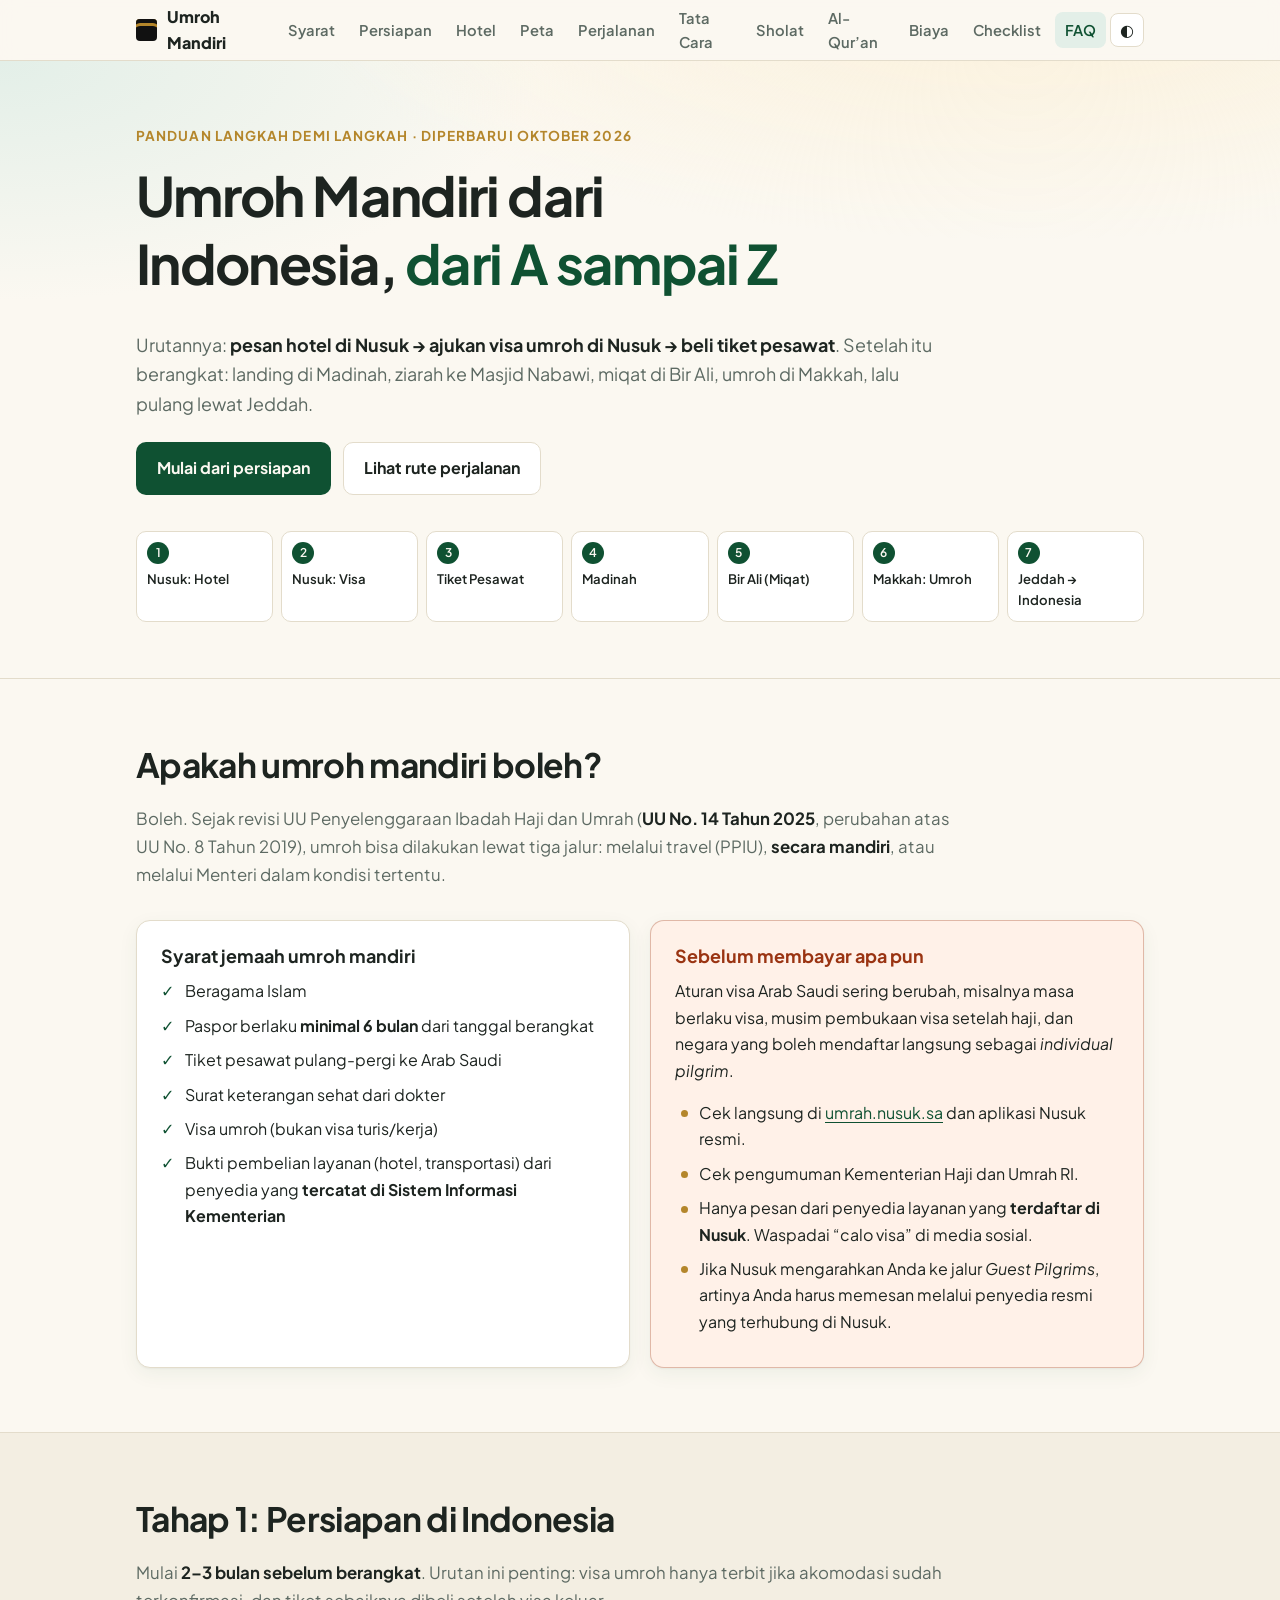
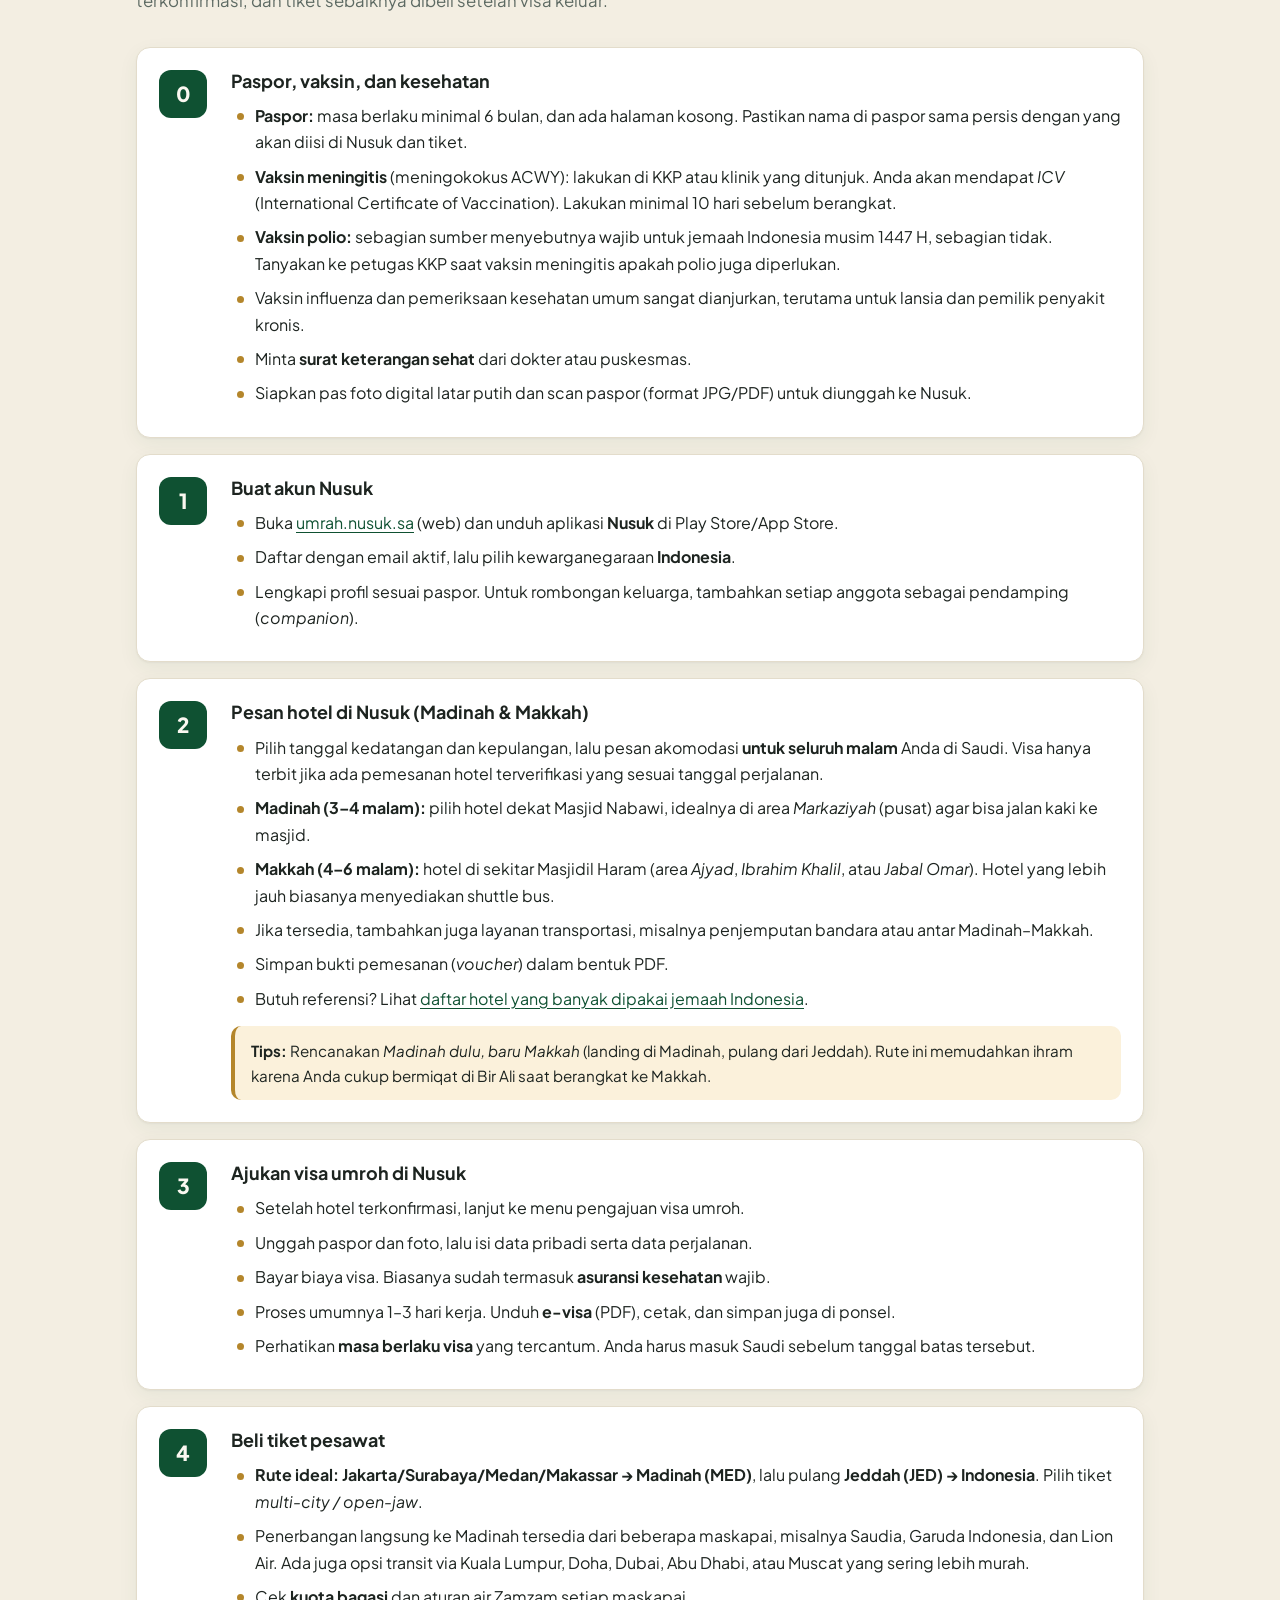
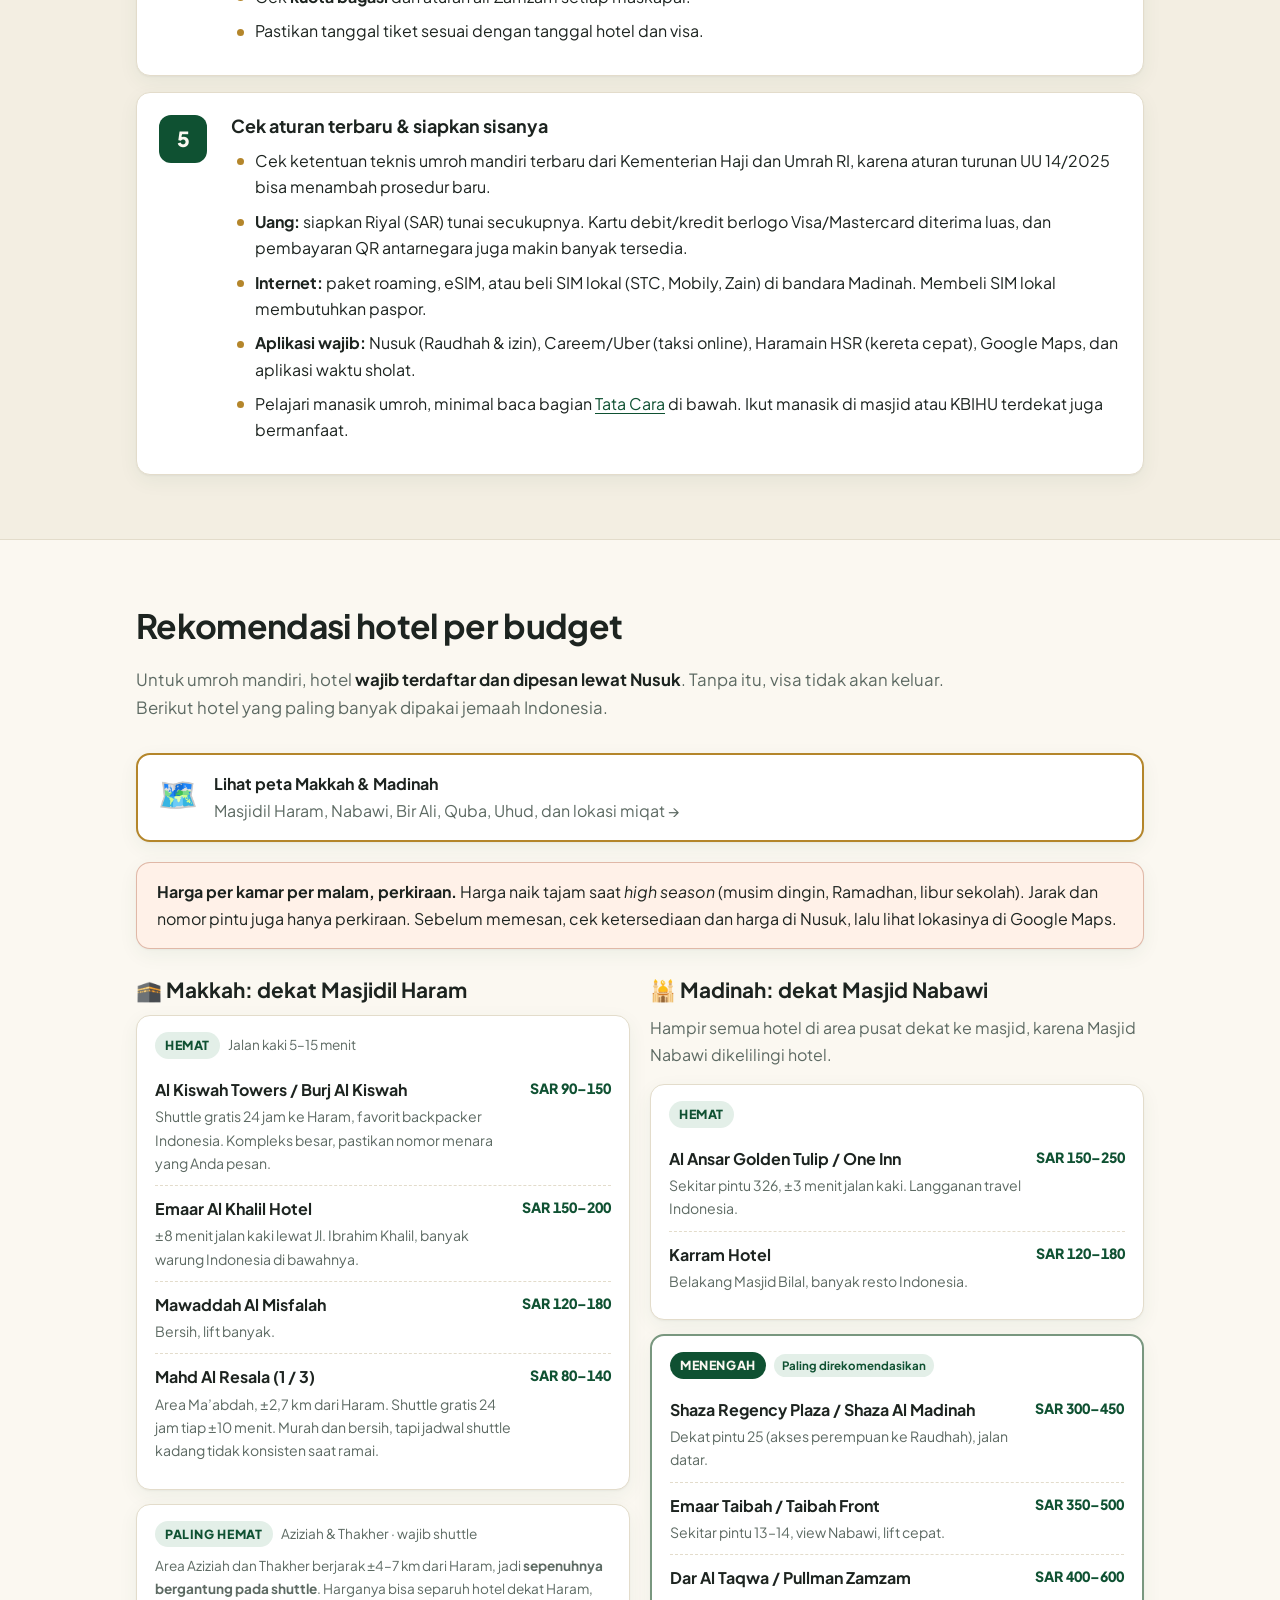
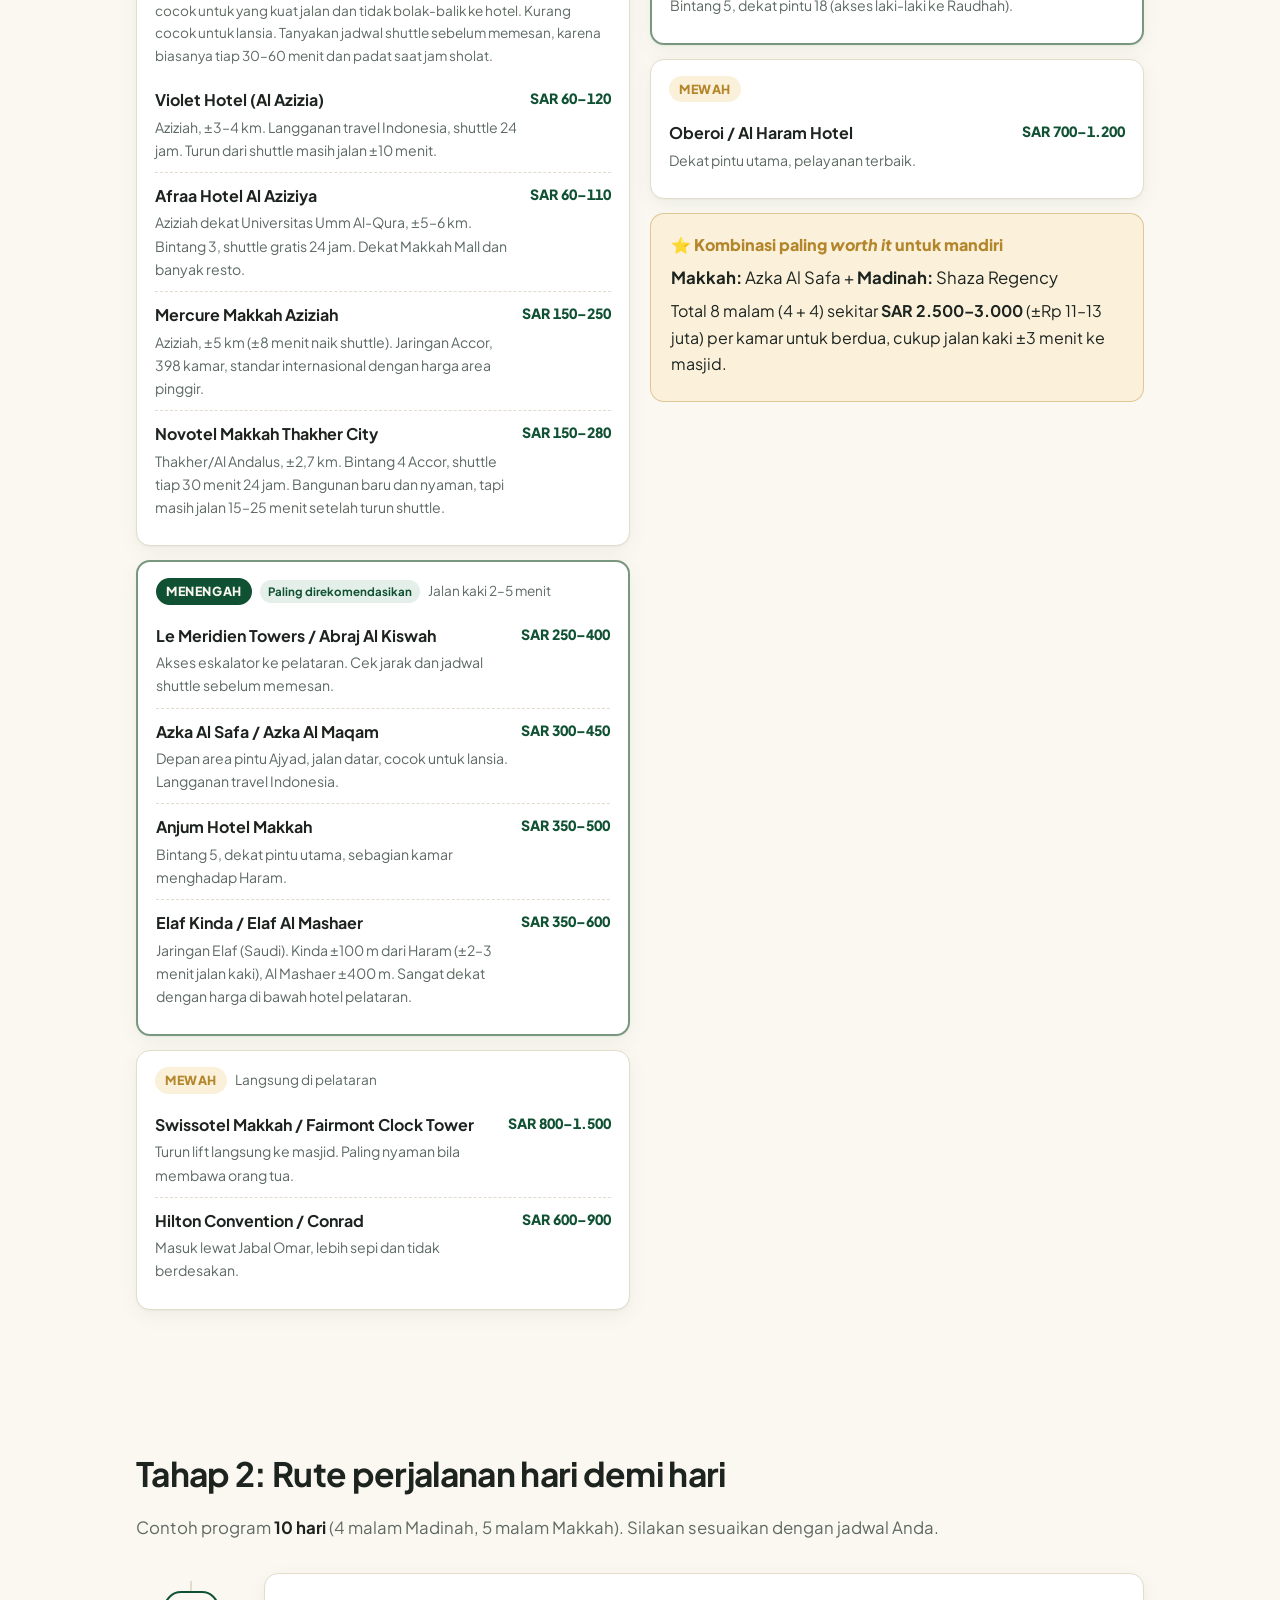
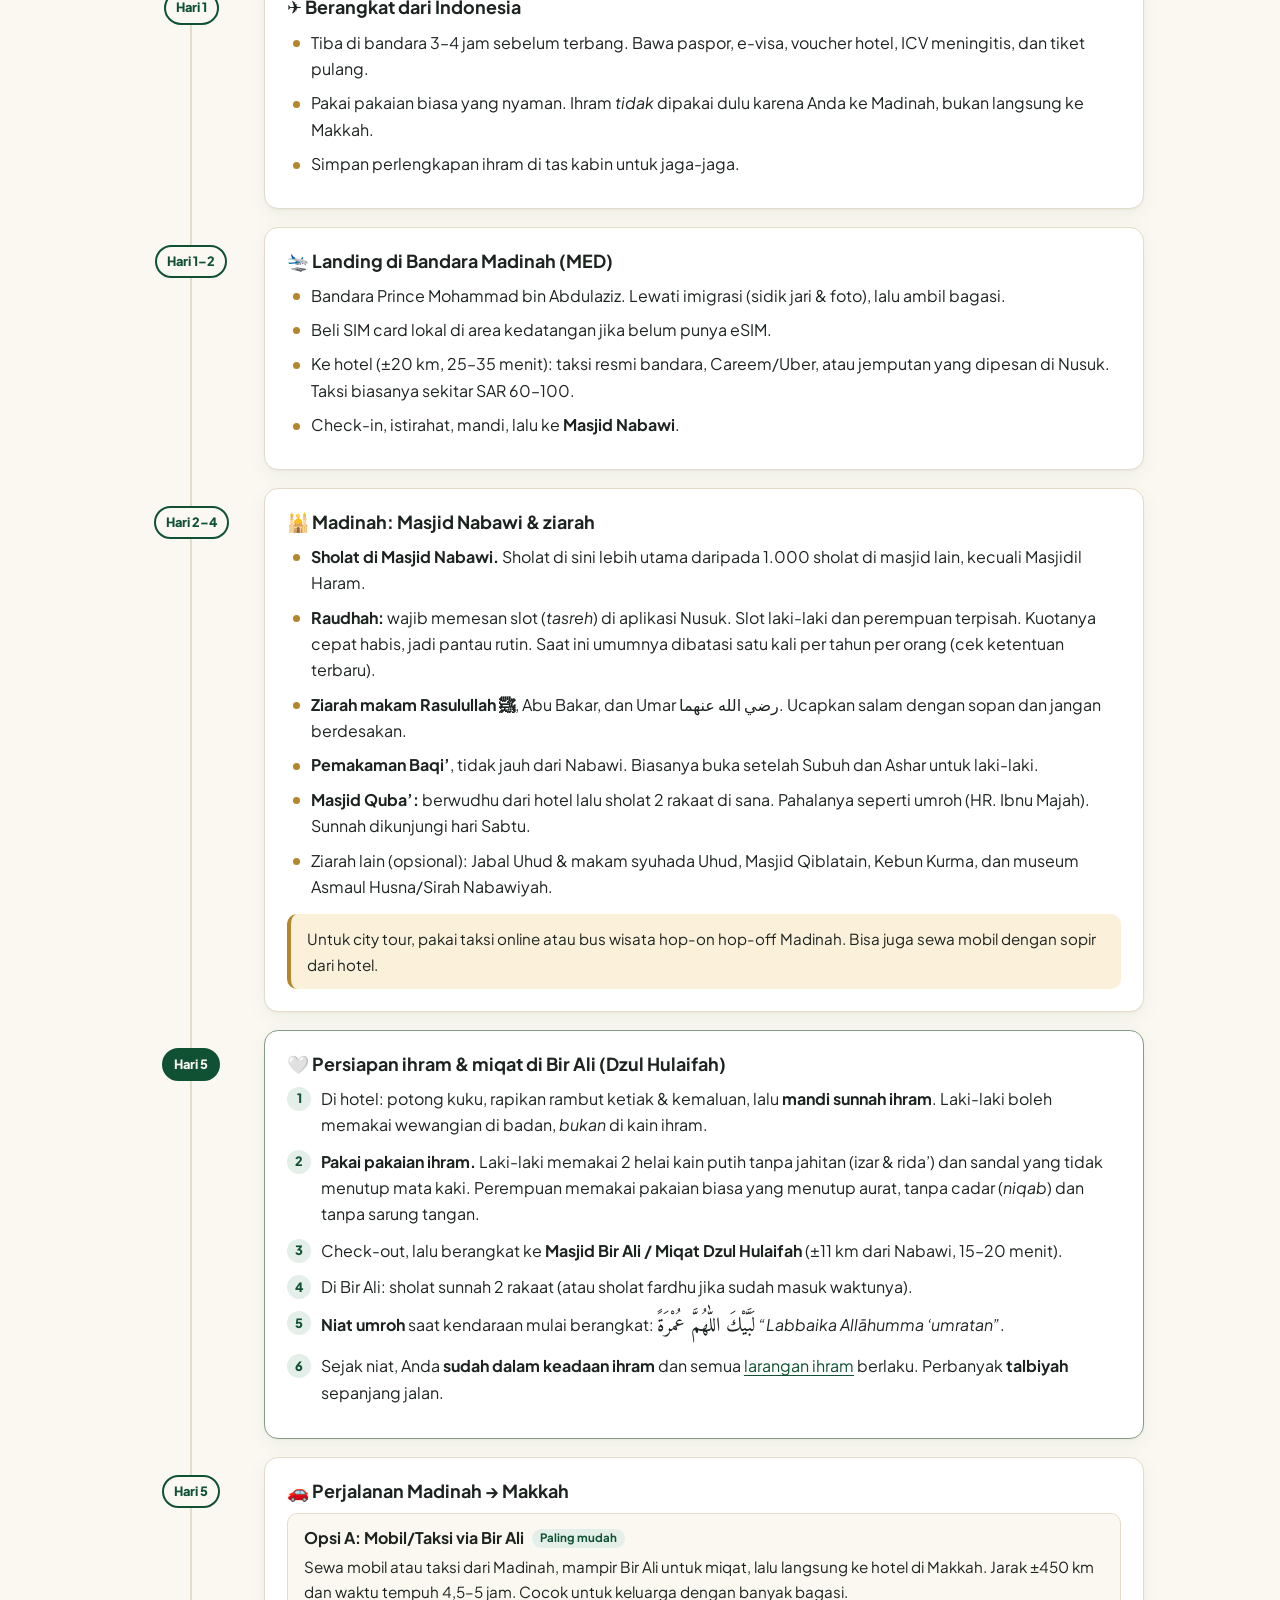
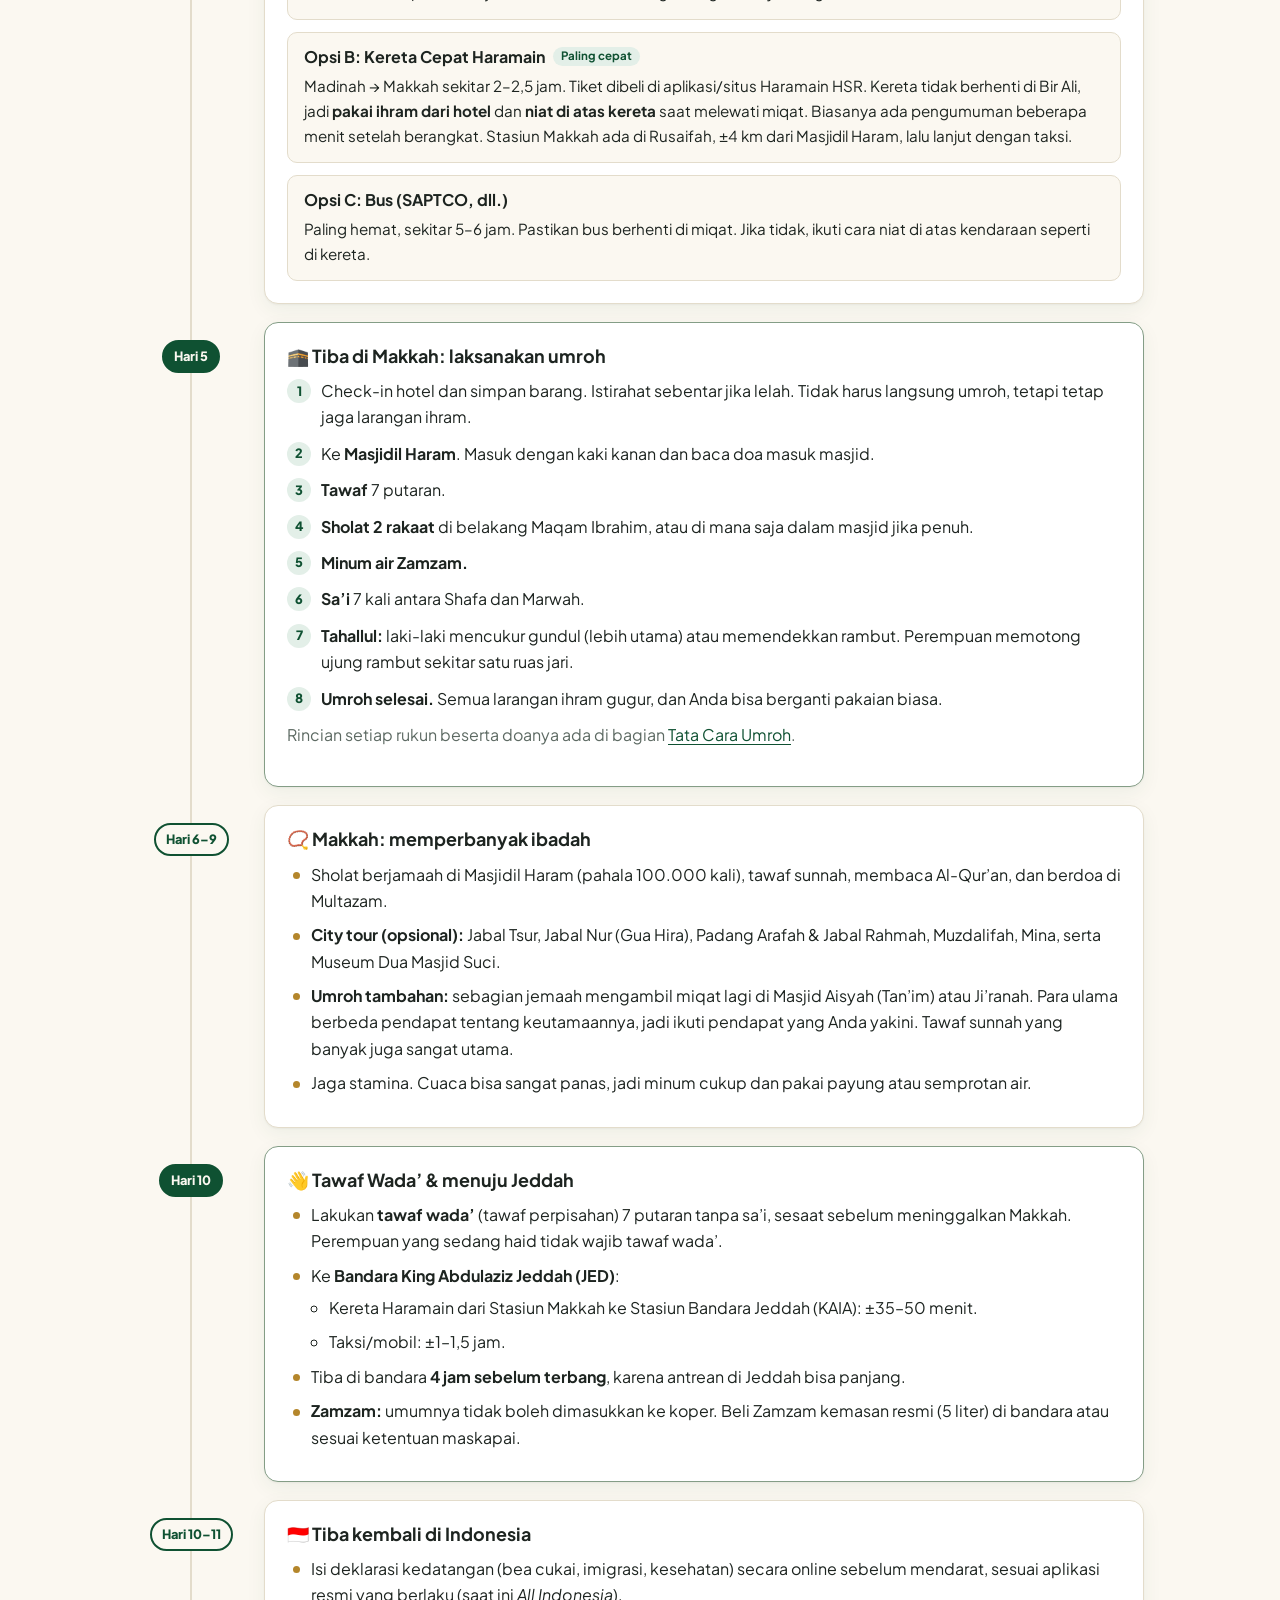
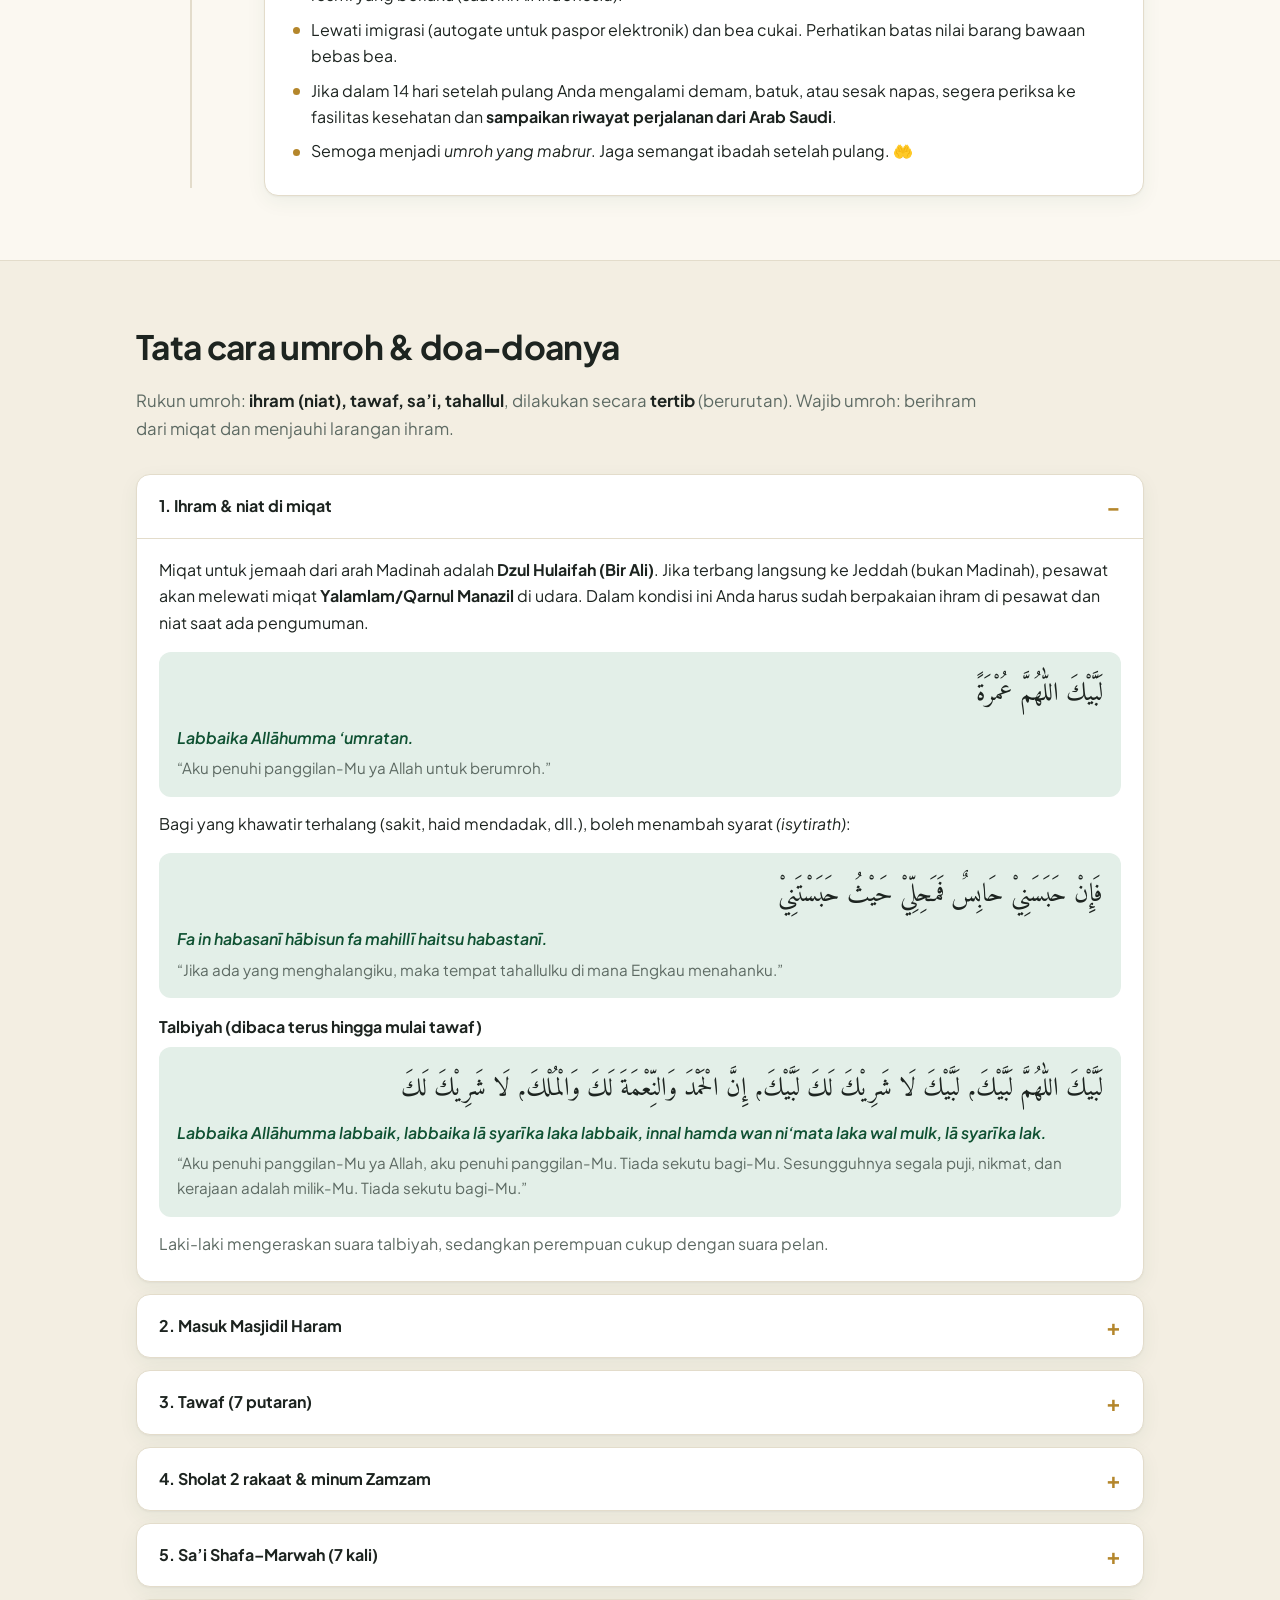
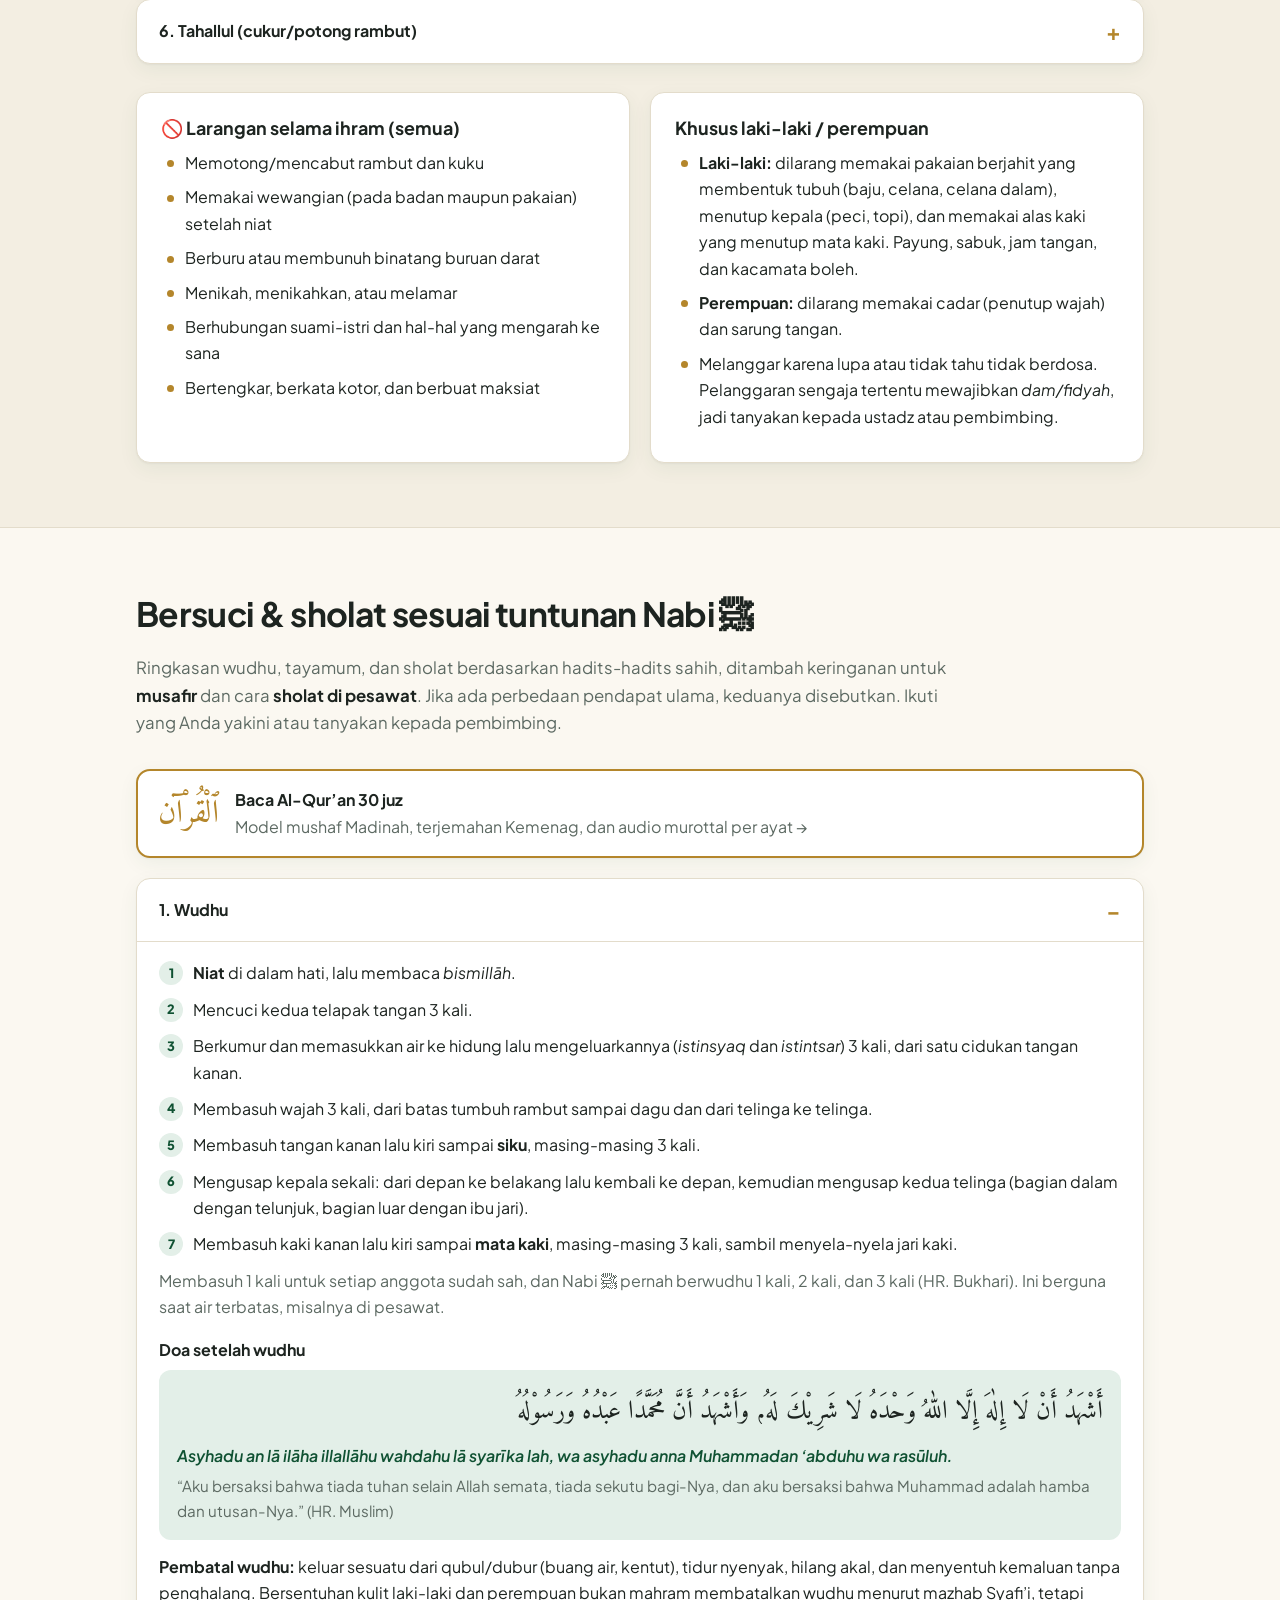
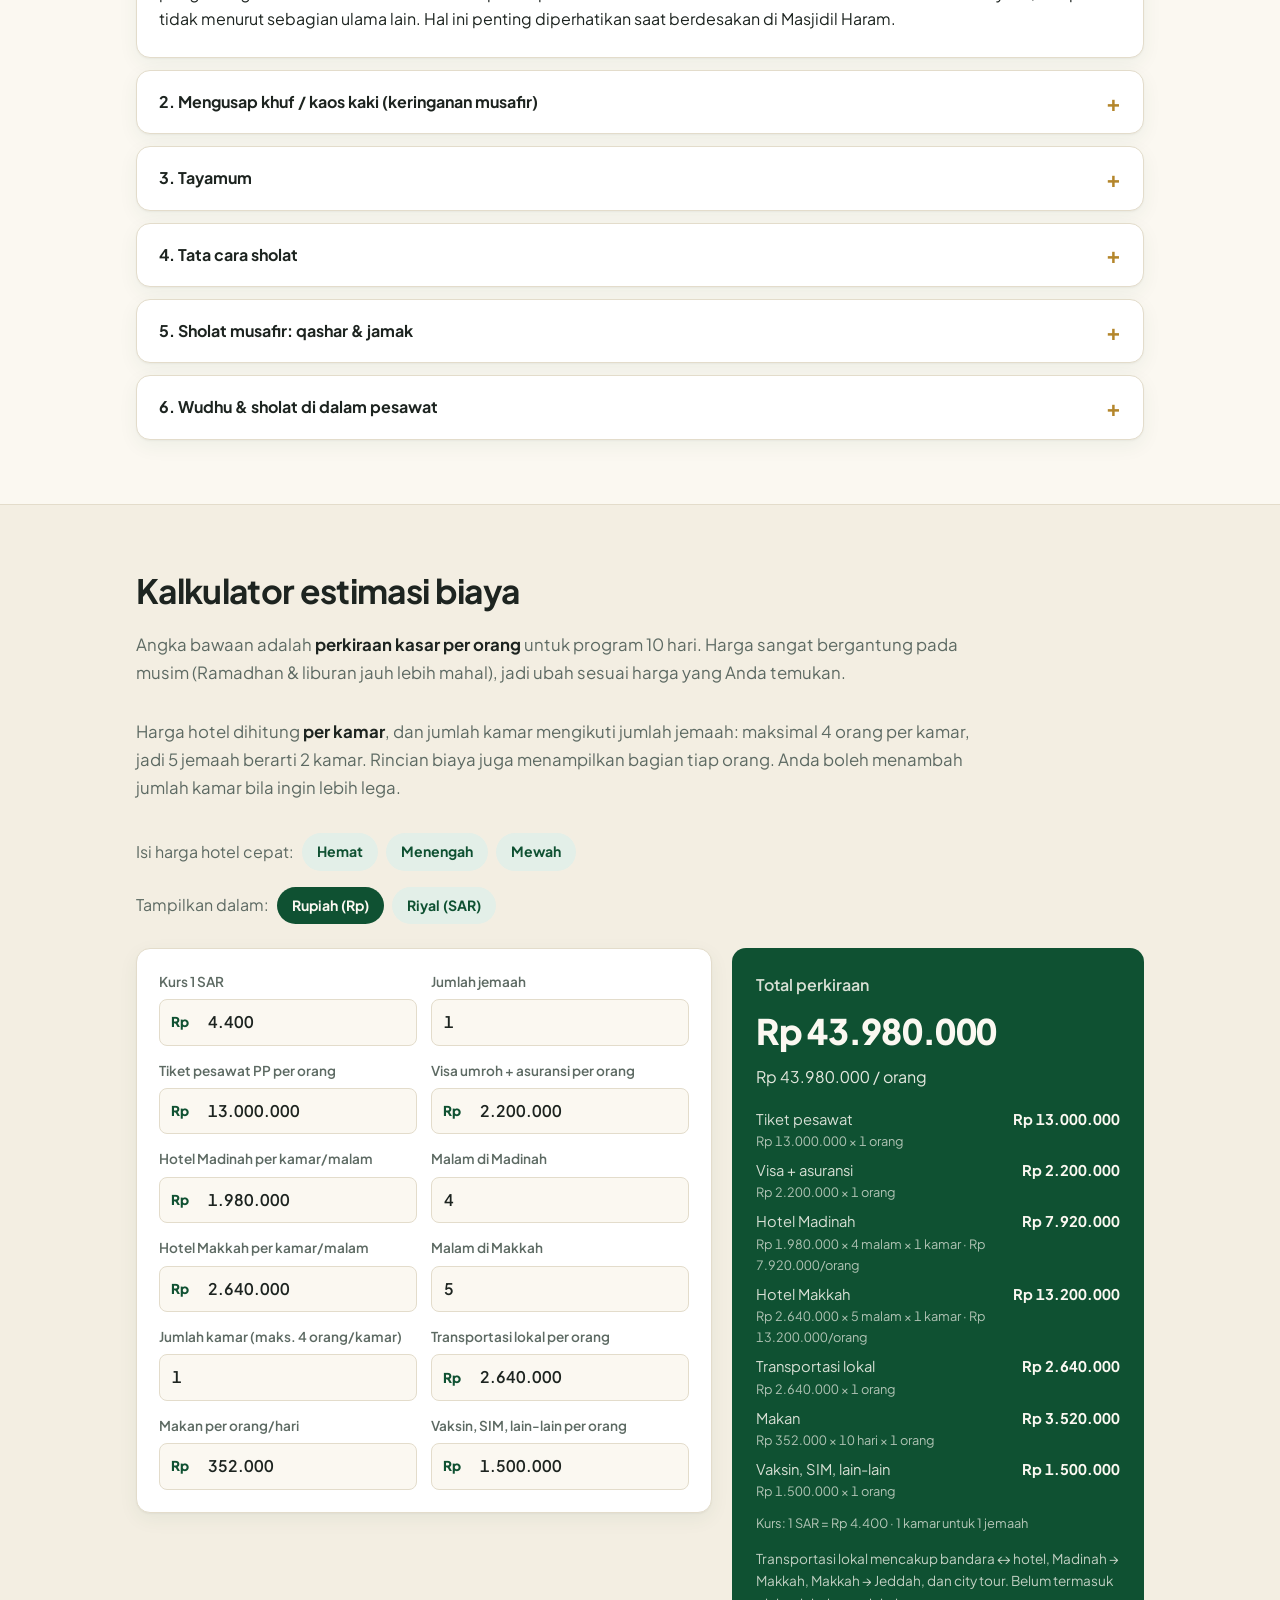
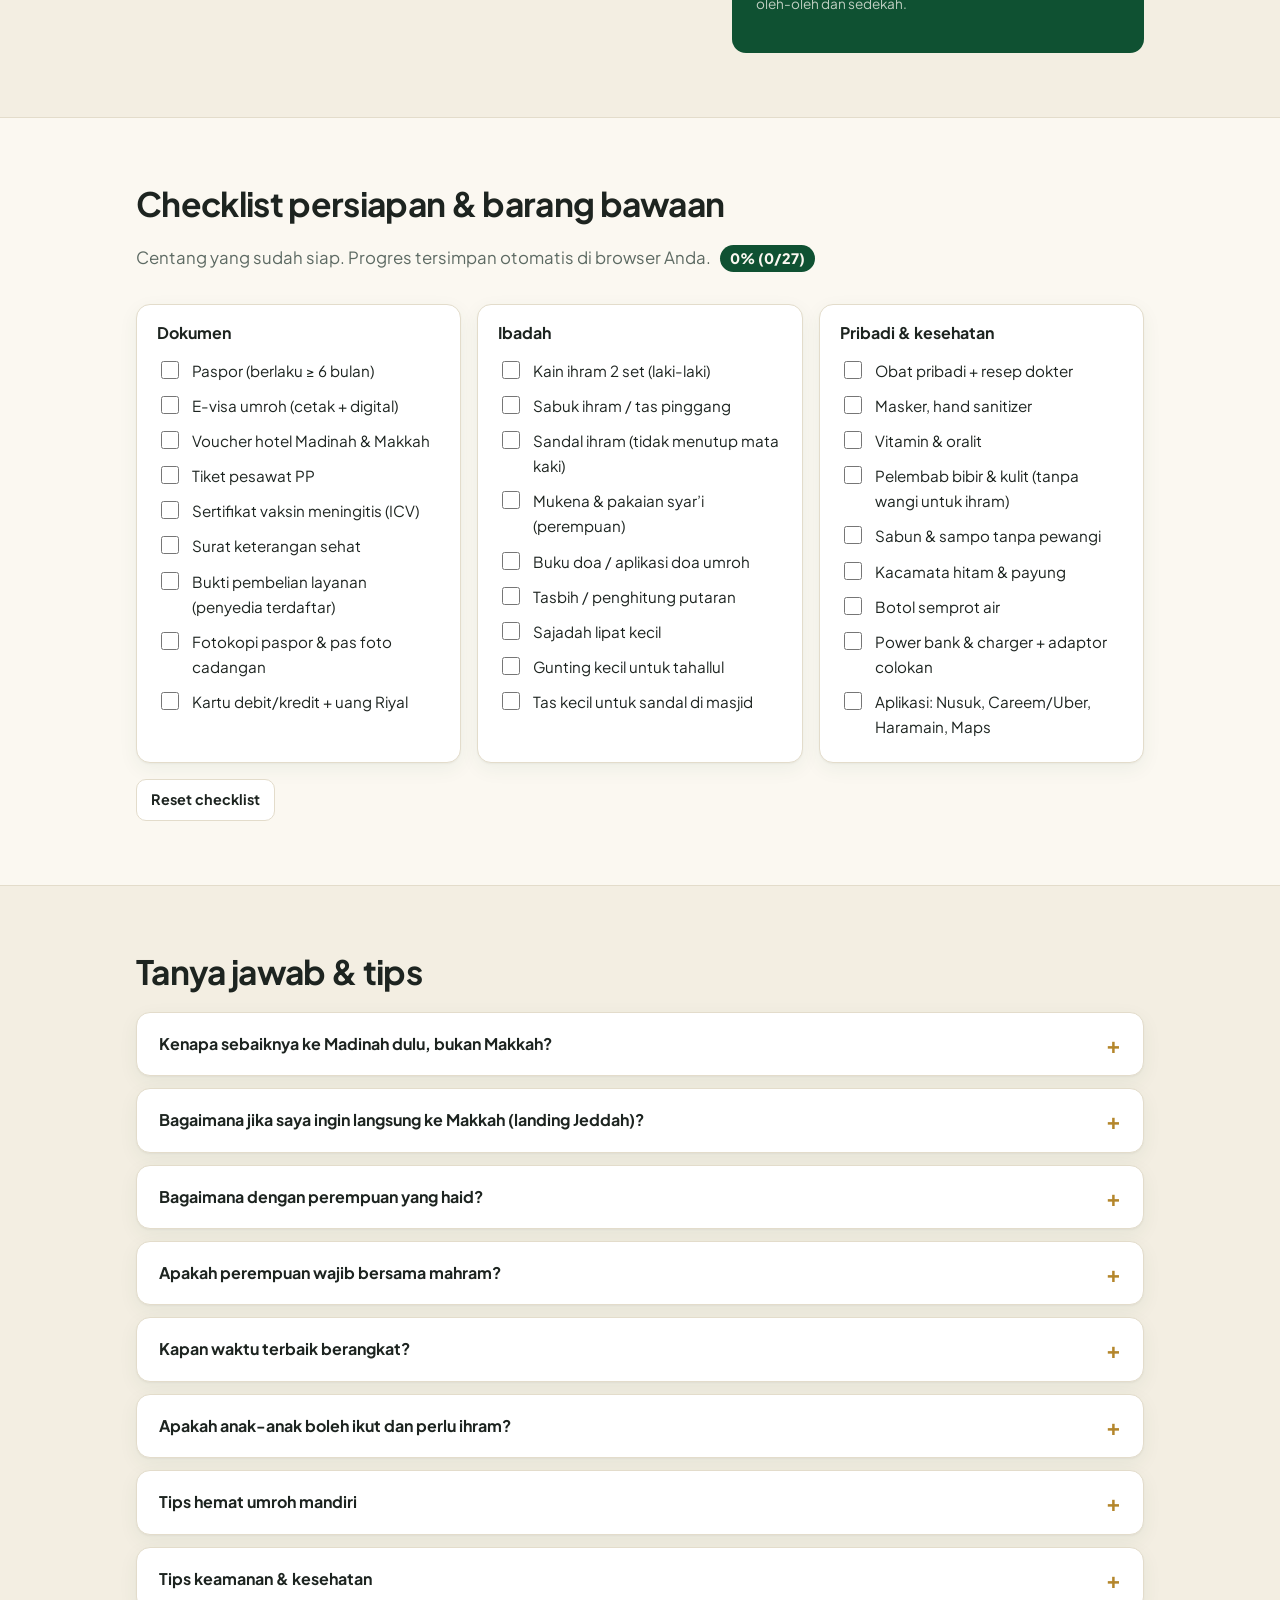
==== commit de8eda2e: "Kalkulator: jumlah kamar ikut jumlah jemaah, tampilkan bagian per orang Co-Authored-By: Claude Opus " ====
--- a/index.html
+++ b/index.html
@@ -8,7 +8,7 @@
   <link rel="preconnect" href="https://fonts.googleapis.com">
   <link rel="preconnect" href="https://fonts.gstatic.com" crossorigin>
   <link href="https://fonts.googleapis.com/css2?family=Amiri:wght@400;700&family=Plus+Jakarta+Sans:wght@400;500;600;700;800&display=swap" rel="stylesheet">
-  <link rel="stylesheet" href="style.css">
+  <link rel="stylesheet" href="style.css?v=20261103b">
   <link rel="icon" href="data:image/svg+xml,<svg xmlns='http://www.w3.org/2000/svg' viewBox='0 0 64 64'><rect width='64' height='64' rx='14' fill='%230f5132'/><rect x='18' y='20' width='28' height='28' fill='%23111'/><rect x='18' y='26' width='28' height='4' fill='%23d4a94a'/></svg>">
 </head>
 <body>
@@ -807,7 +807,7 @@
     <div class="wrap">
       <h2>Kalkulator estimasi biaya</h2>
       <p class="section-lead">Angka bawaan adalah <strong>perkiraan kasar per orang</strong> untuk program 10 hari. Harga sangat bergantung pada musim (Ramadhan & liburan jauh lebih mahal), jadi ubah sesuai harga yang Anda temukan.</p>
-      <p class="section-lead">Harga hotel diisi <strong>per kamar</strong>, lalu dibagi jumlah penghuni kamar. Satu kamar umumnya diisi maksimal 4 orang; isi 1 bila Anda ingin kamar sendiri.</p>
+      <p class="section-lead">Harga hotel dihitung <strong>per kamar</strong>, dan jumlah kamar mengikuti jumlah jemaah: maksimal 4 orang per kamar, jadi 5 jemaah berarti 2 kamar. Rincian biaya juga menampilkan bagian tiap orang. Anda boleh menambah jumlah kamar bila ingin lebih lega.</p>
 
       <div class="presets" role="group" aria-label="Preset harga hotel">
         <span class="muted">Isi harga hotel cepat:</span>
@@ -848,8 +848,8 @@
           <label>Malam di Makkah
             <input type="number" name="nmak" value="5" min="0" step="1">
           </label>
-          <label>Orang per kamar (maks. 4)
-            <input type="number" name="perkamar" value="4" min="1" max="4" step="1">
+          <label>Jumlah kamar (maks. 4 orang/kamar)
+            <input type="number" name="kamar" value="1" min="1" step="1">
           </label>
           <label>Transportasi lokal per orang
             <span class="money-in"><span class="cur">SAR</span><input type="text" inputmode="decimal" name="trans" data-money data-base="sar" value="600"></span>
@@ -955,6 +955,6 @@
   </div>
 </footer>
 
-<script src="script.js"></script>
+<script src="script.js?v=20261103b"></script>
 </body>
 </html>
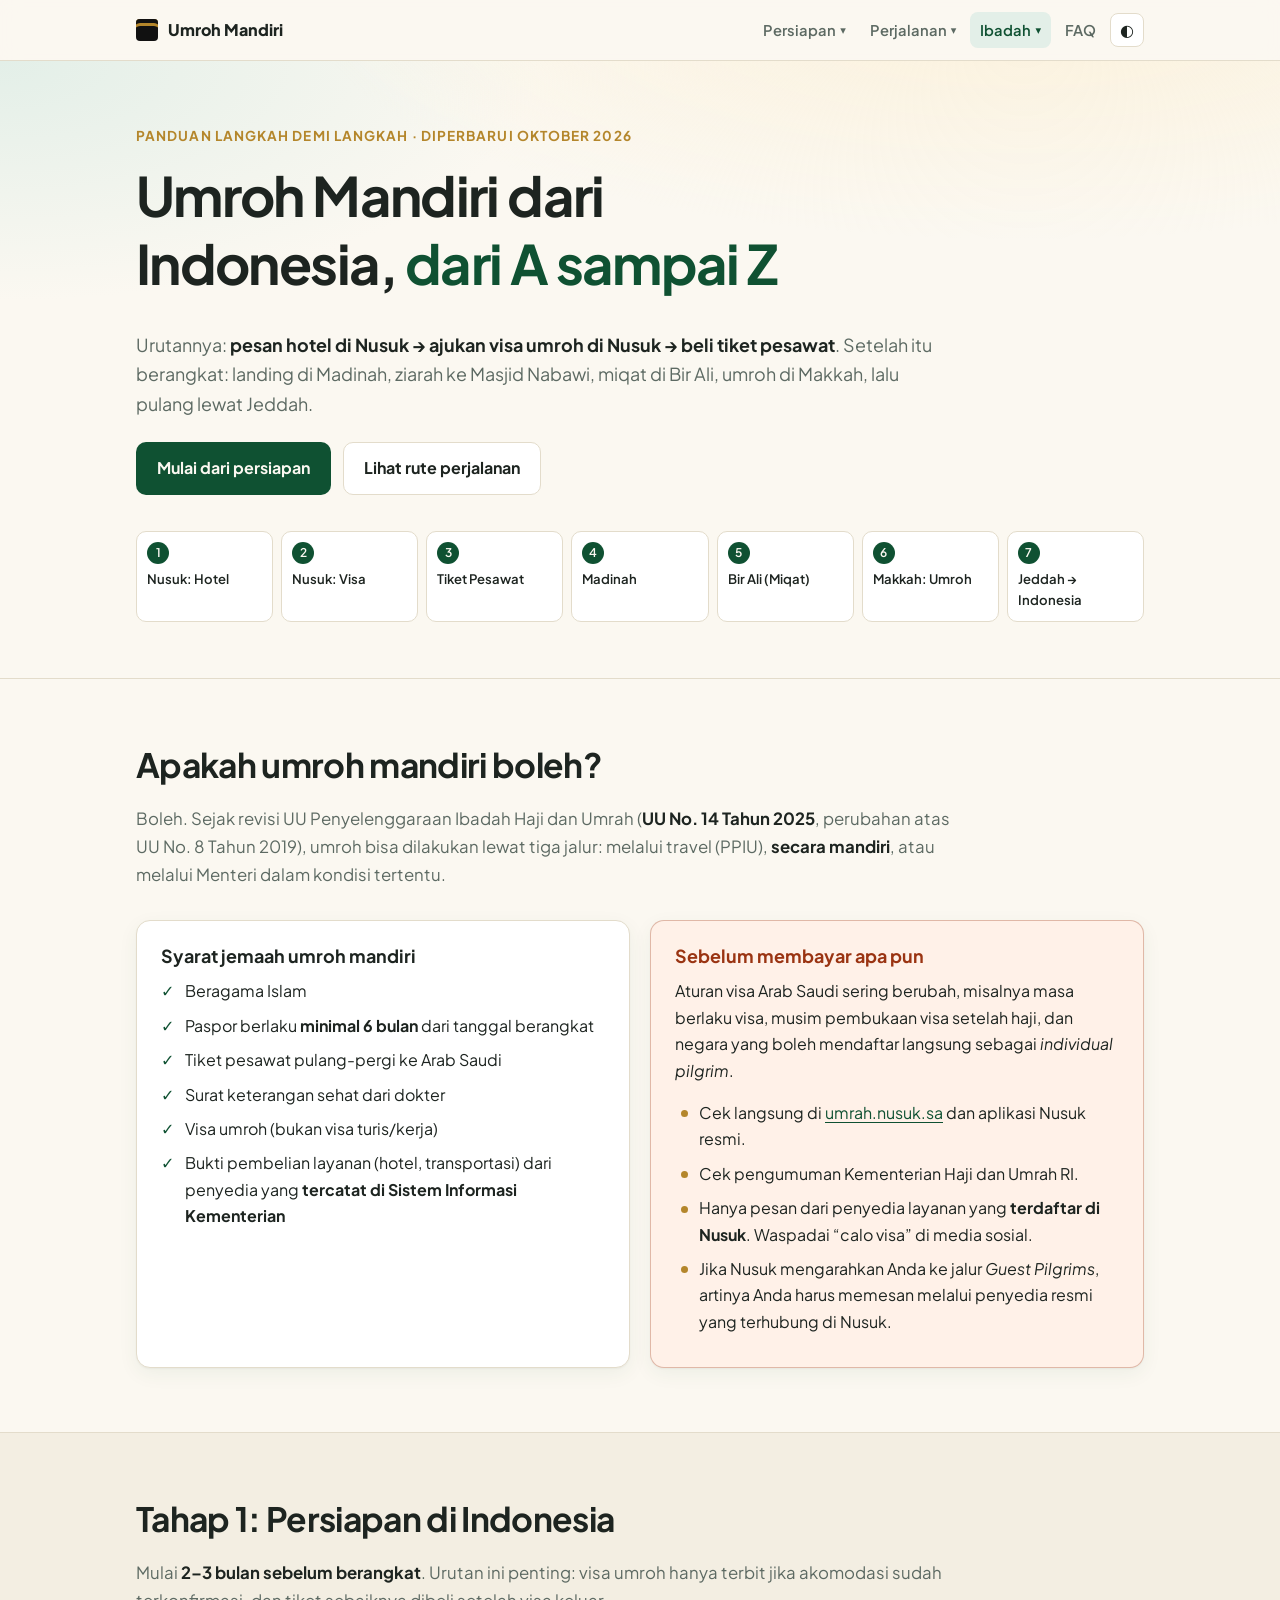
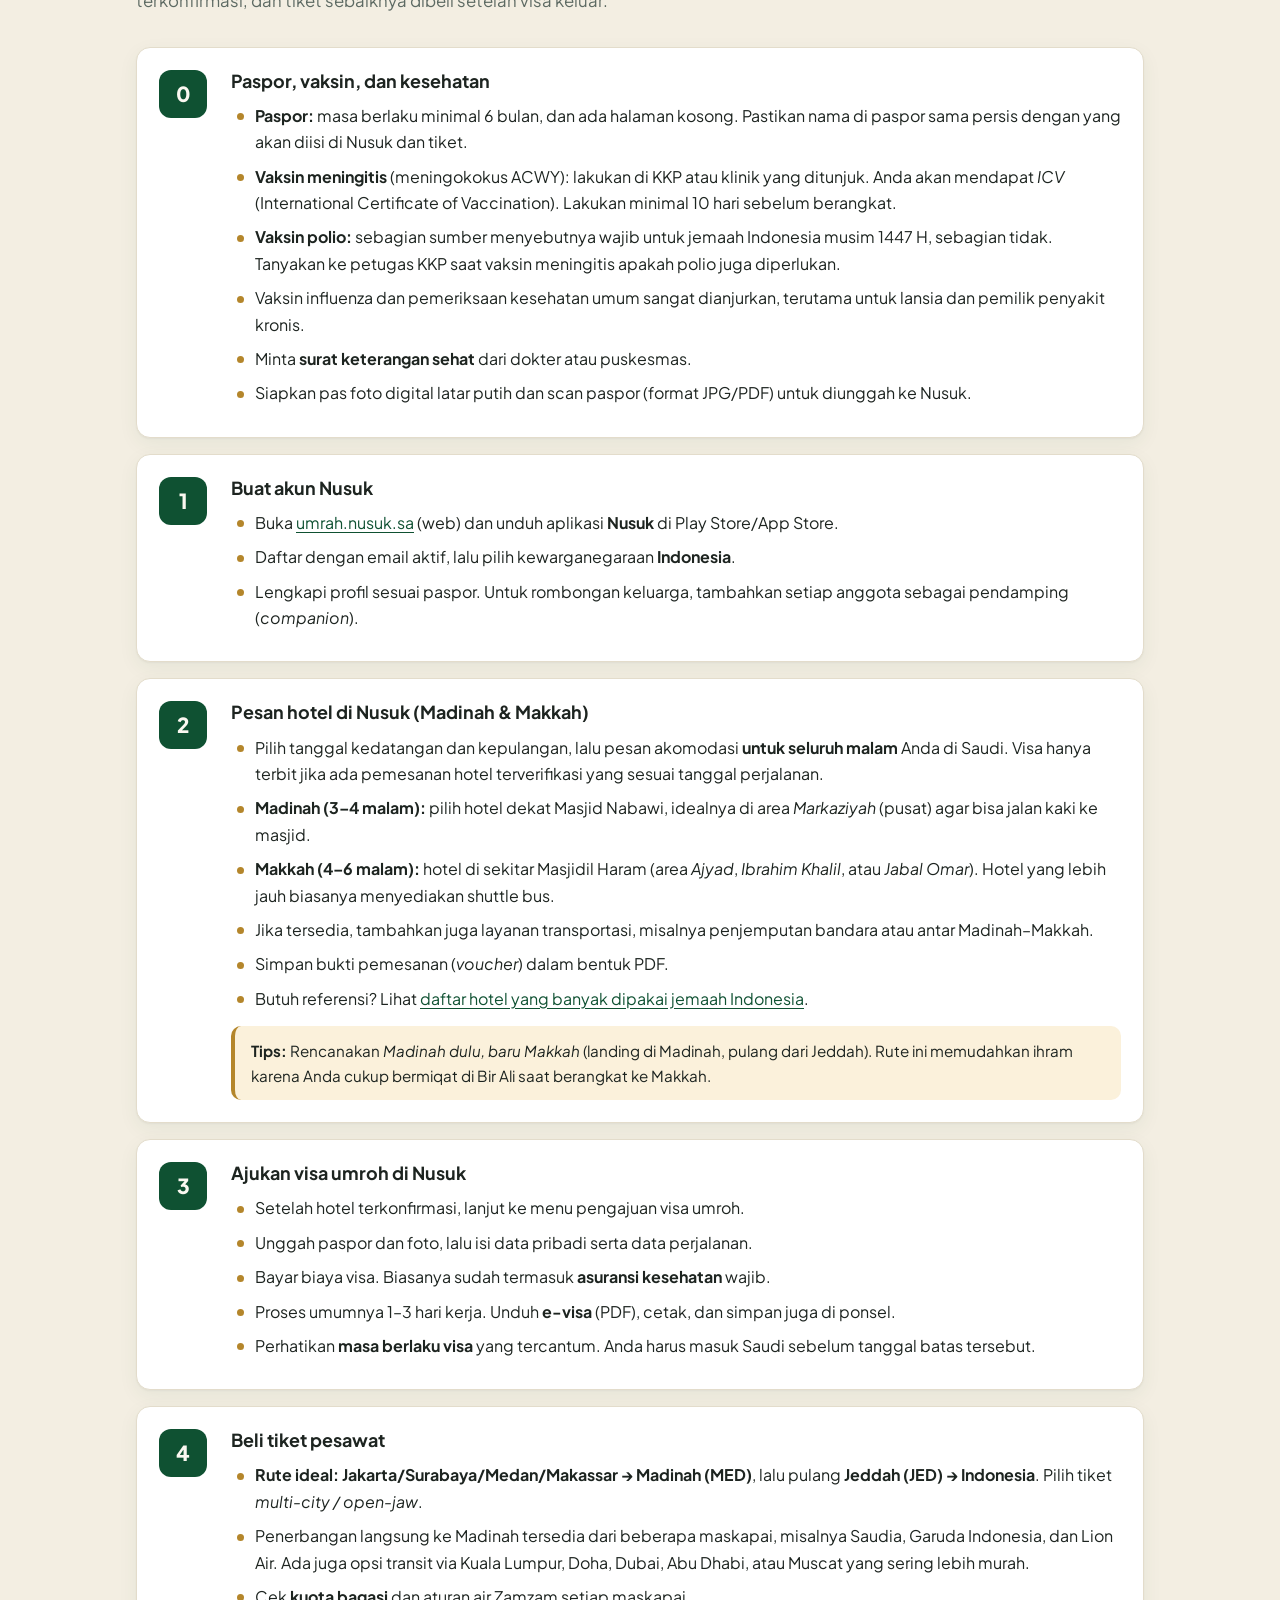
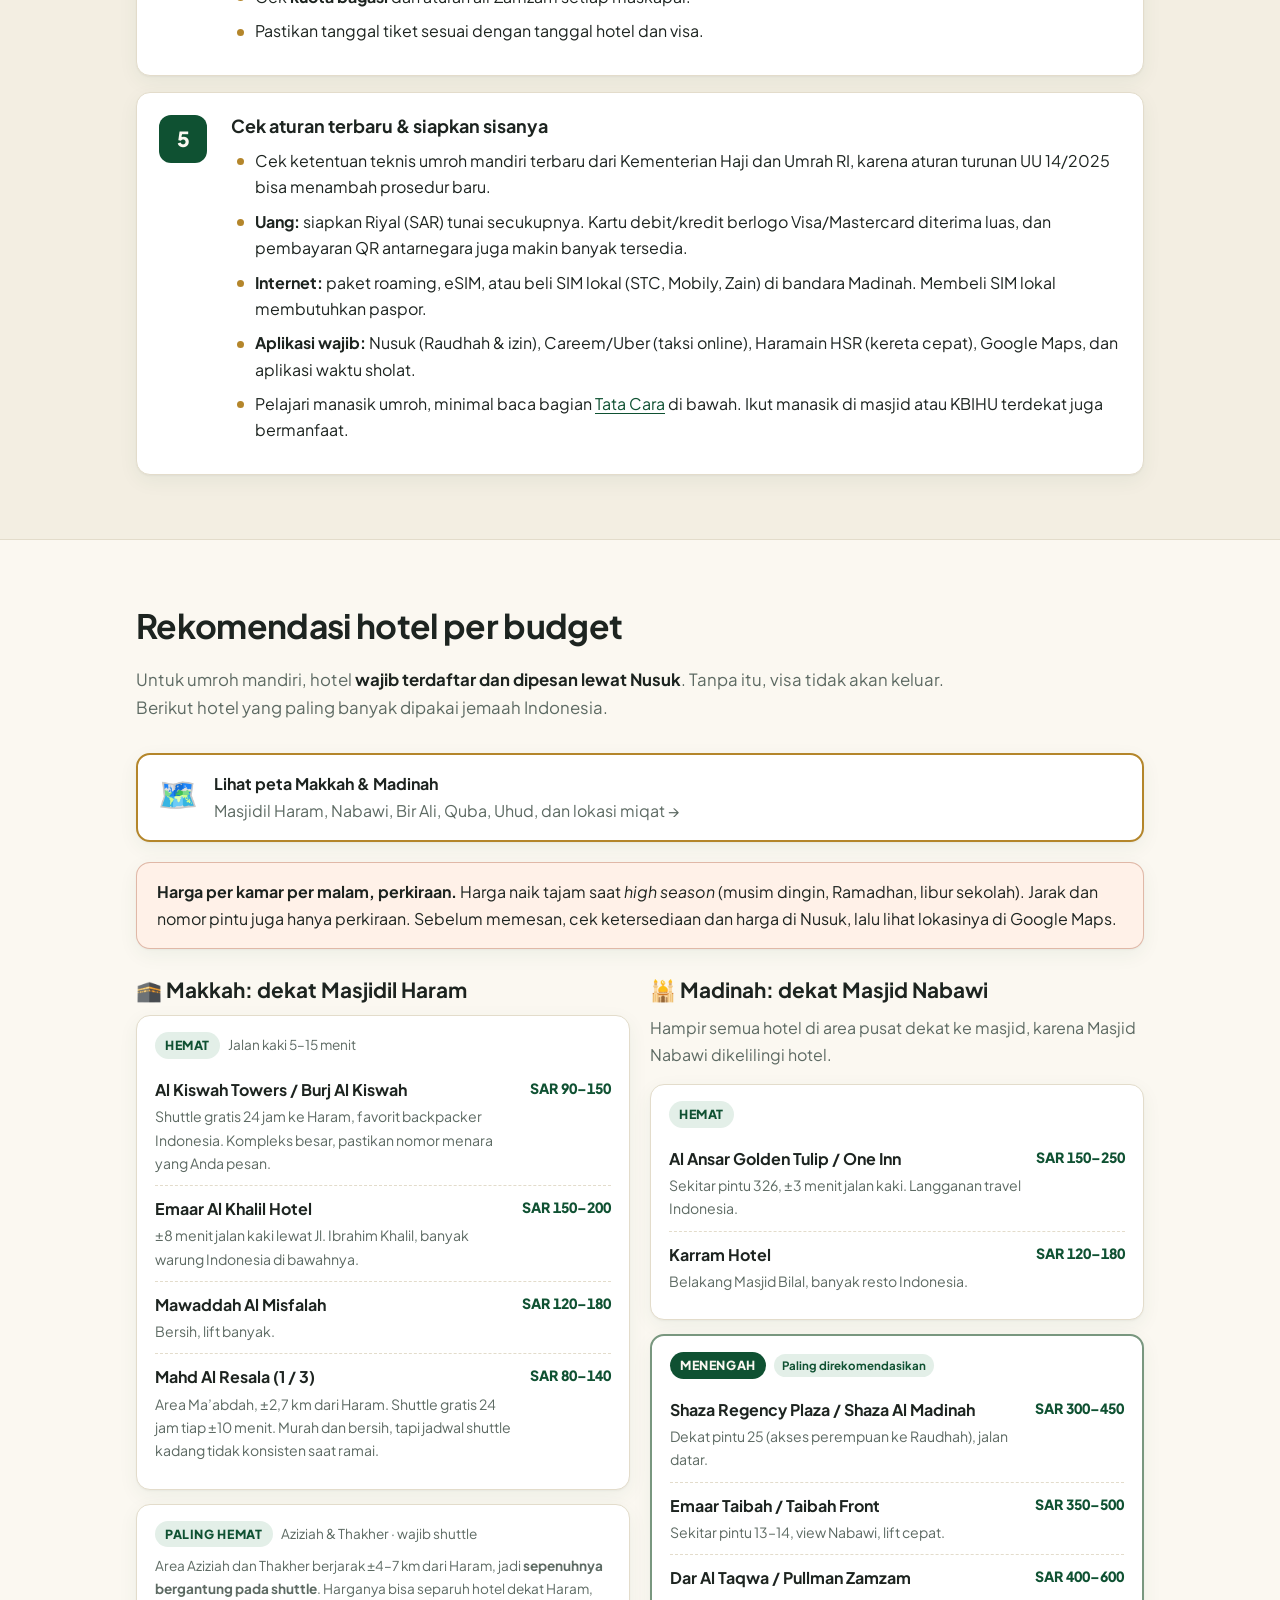
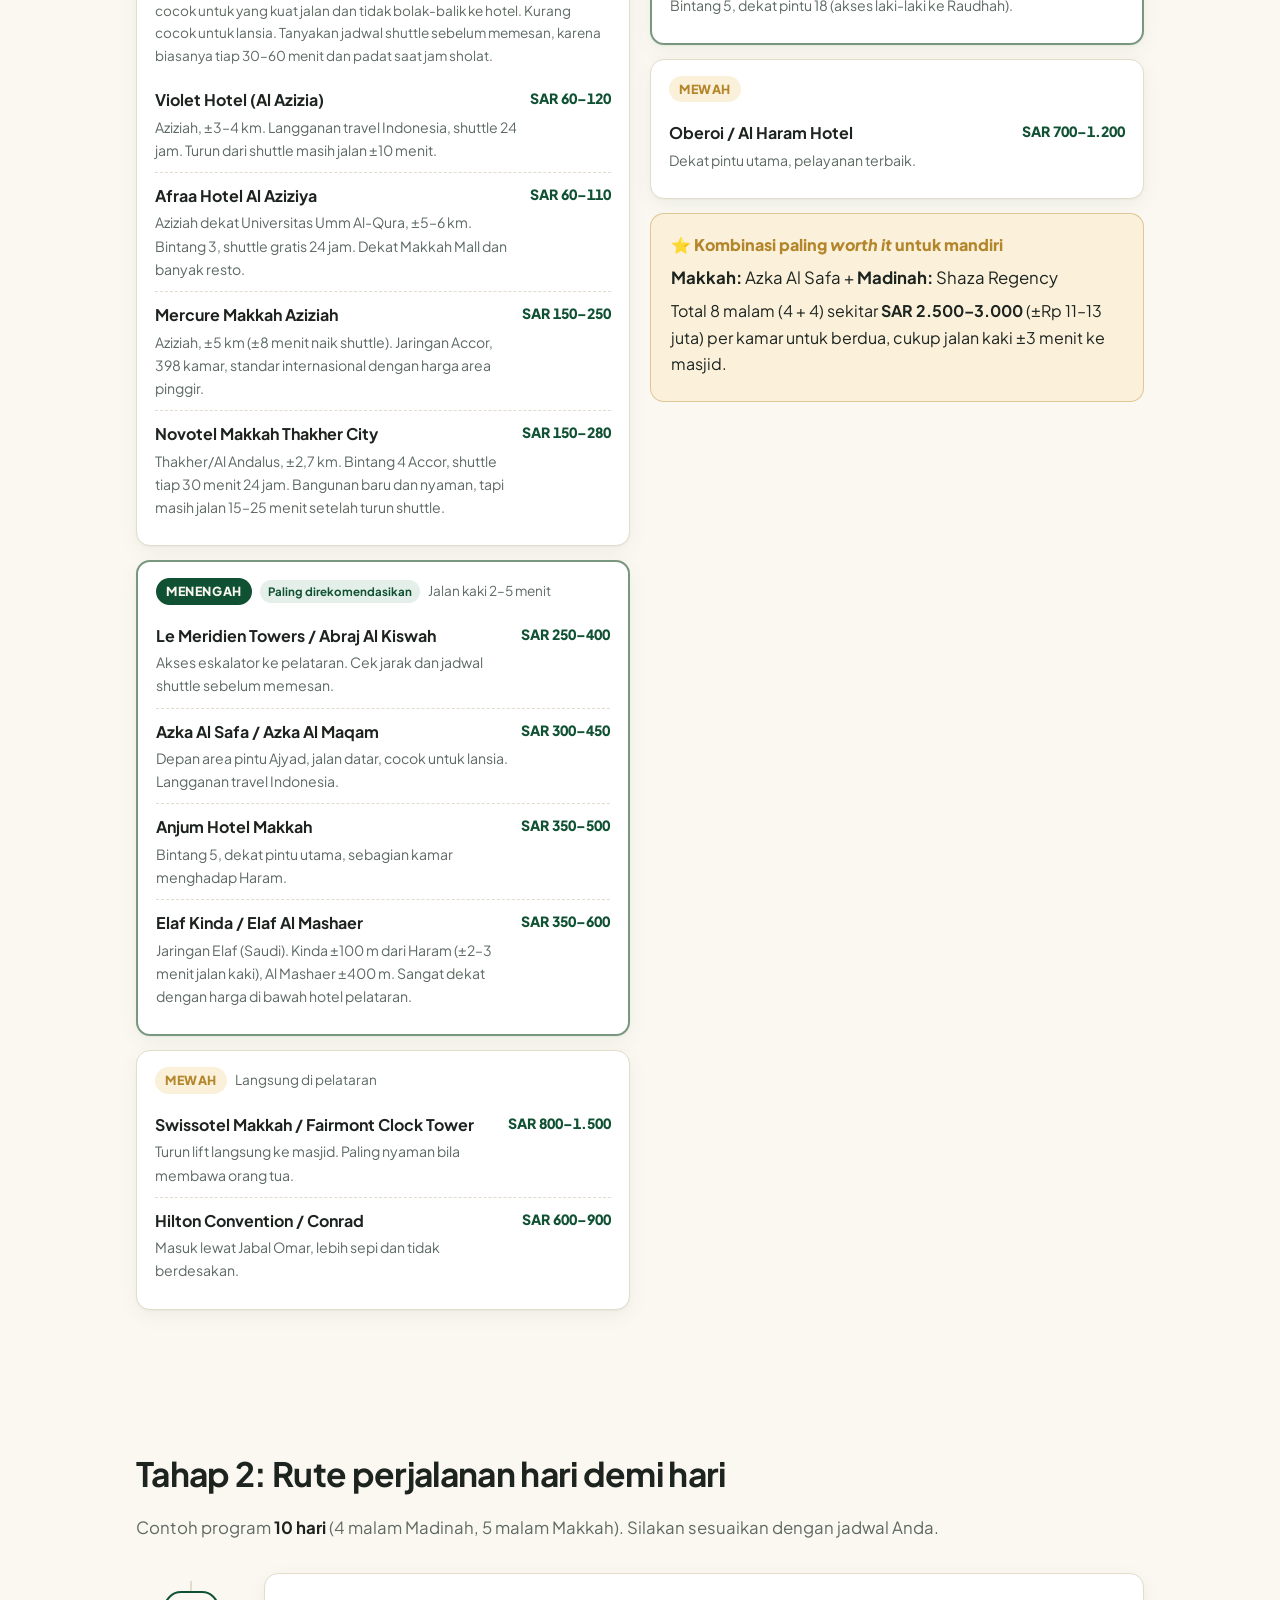
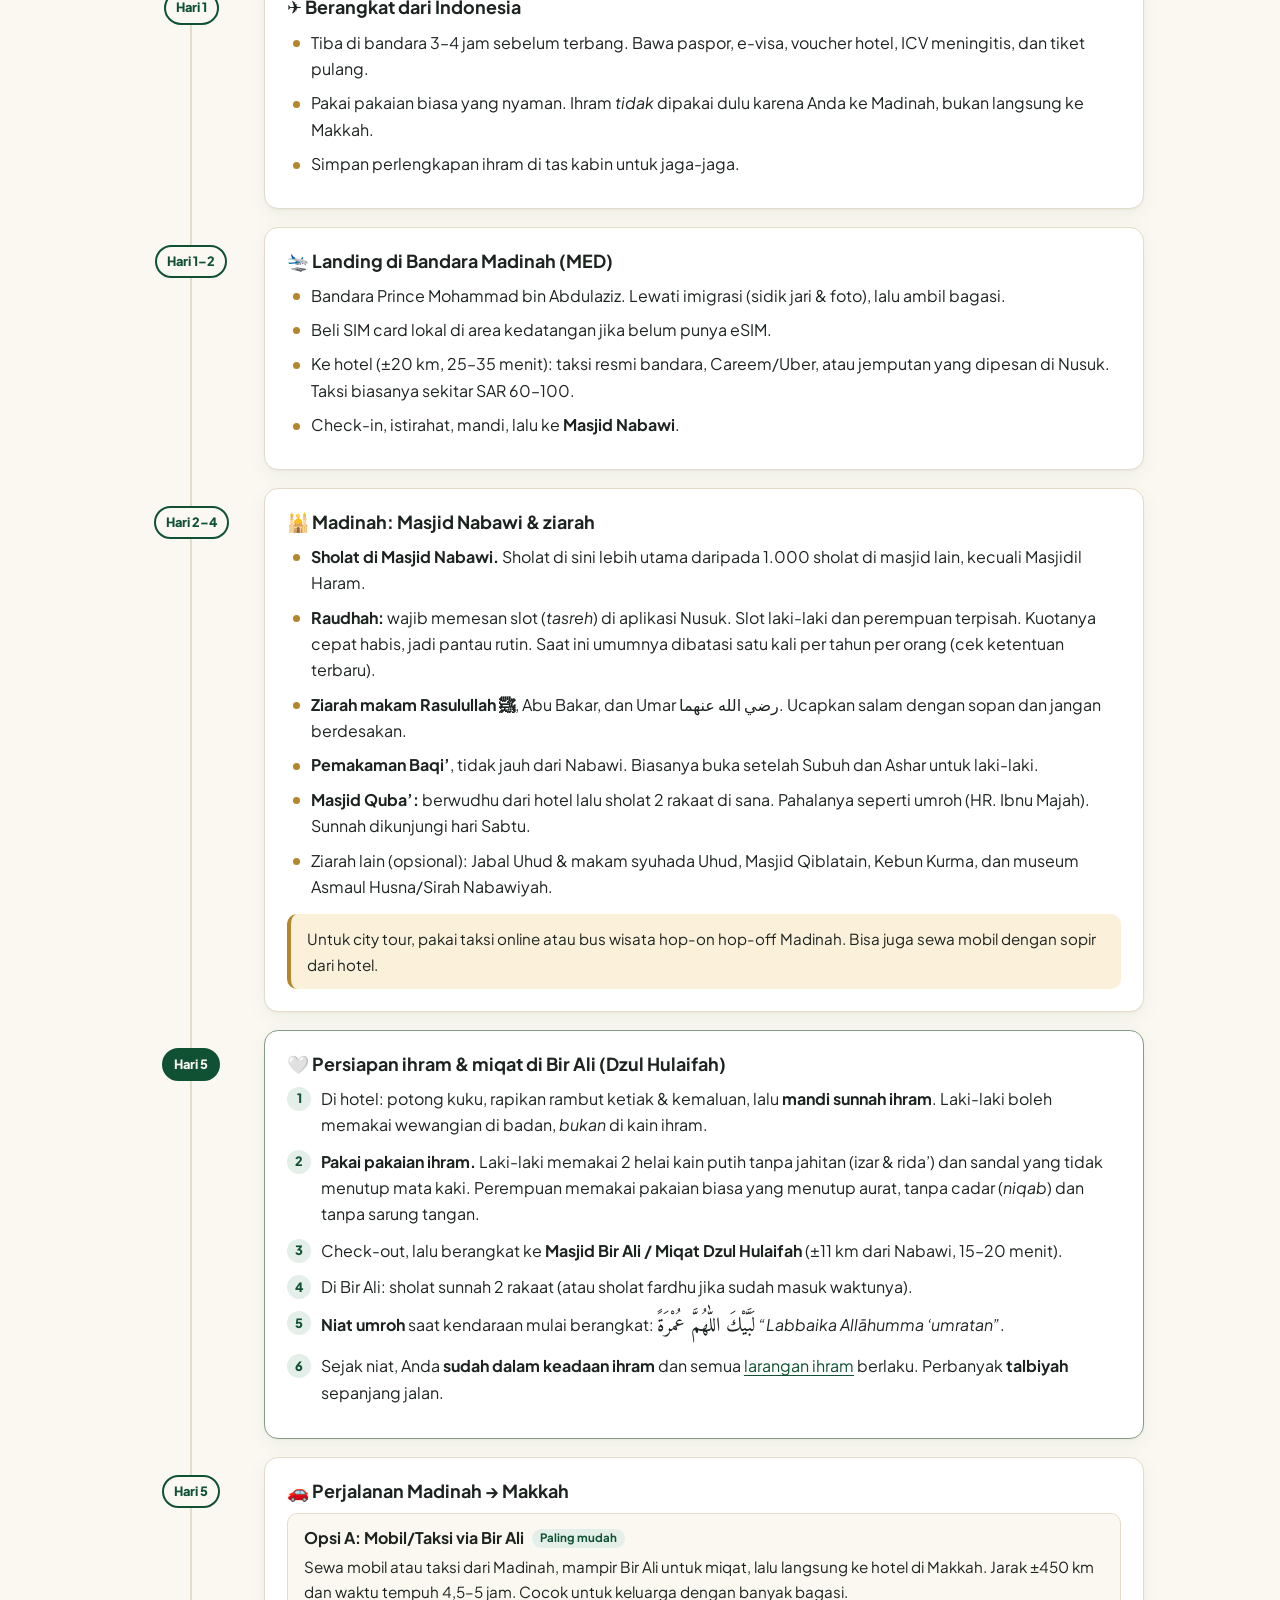
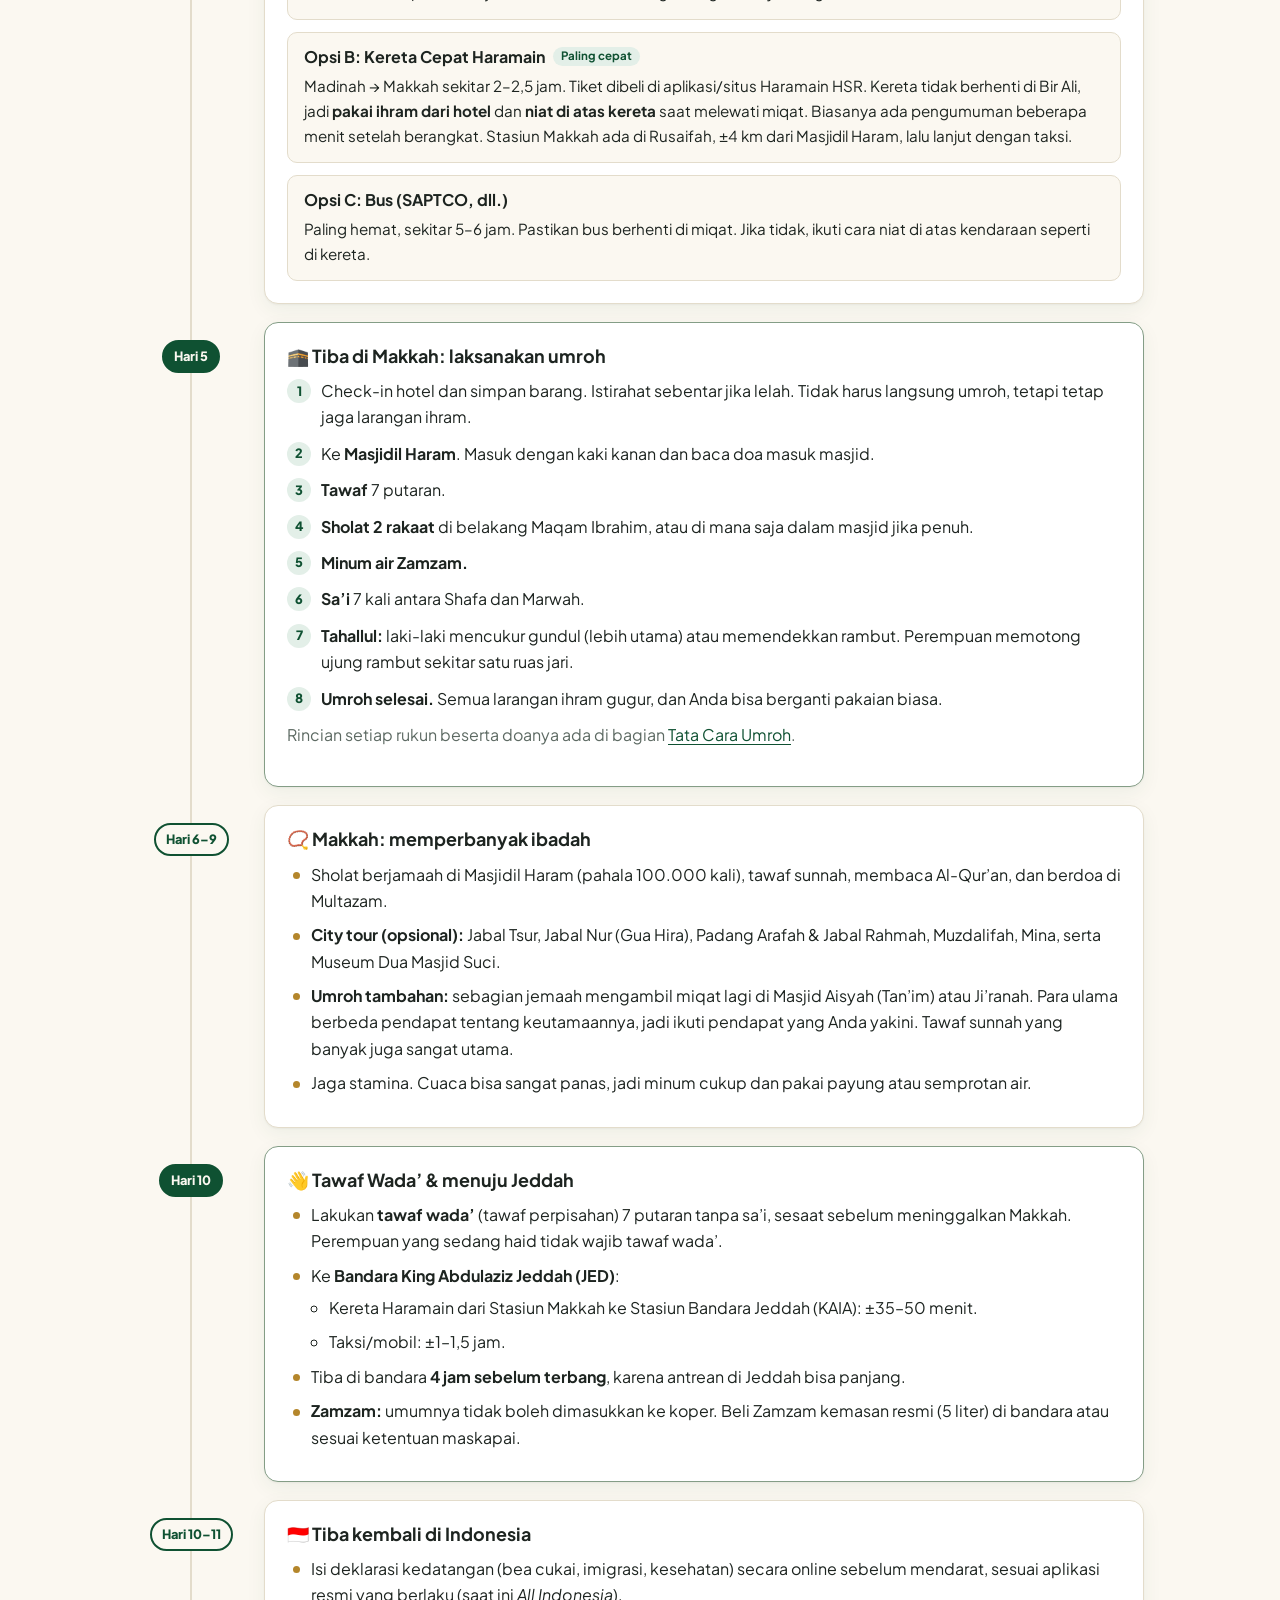
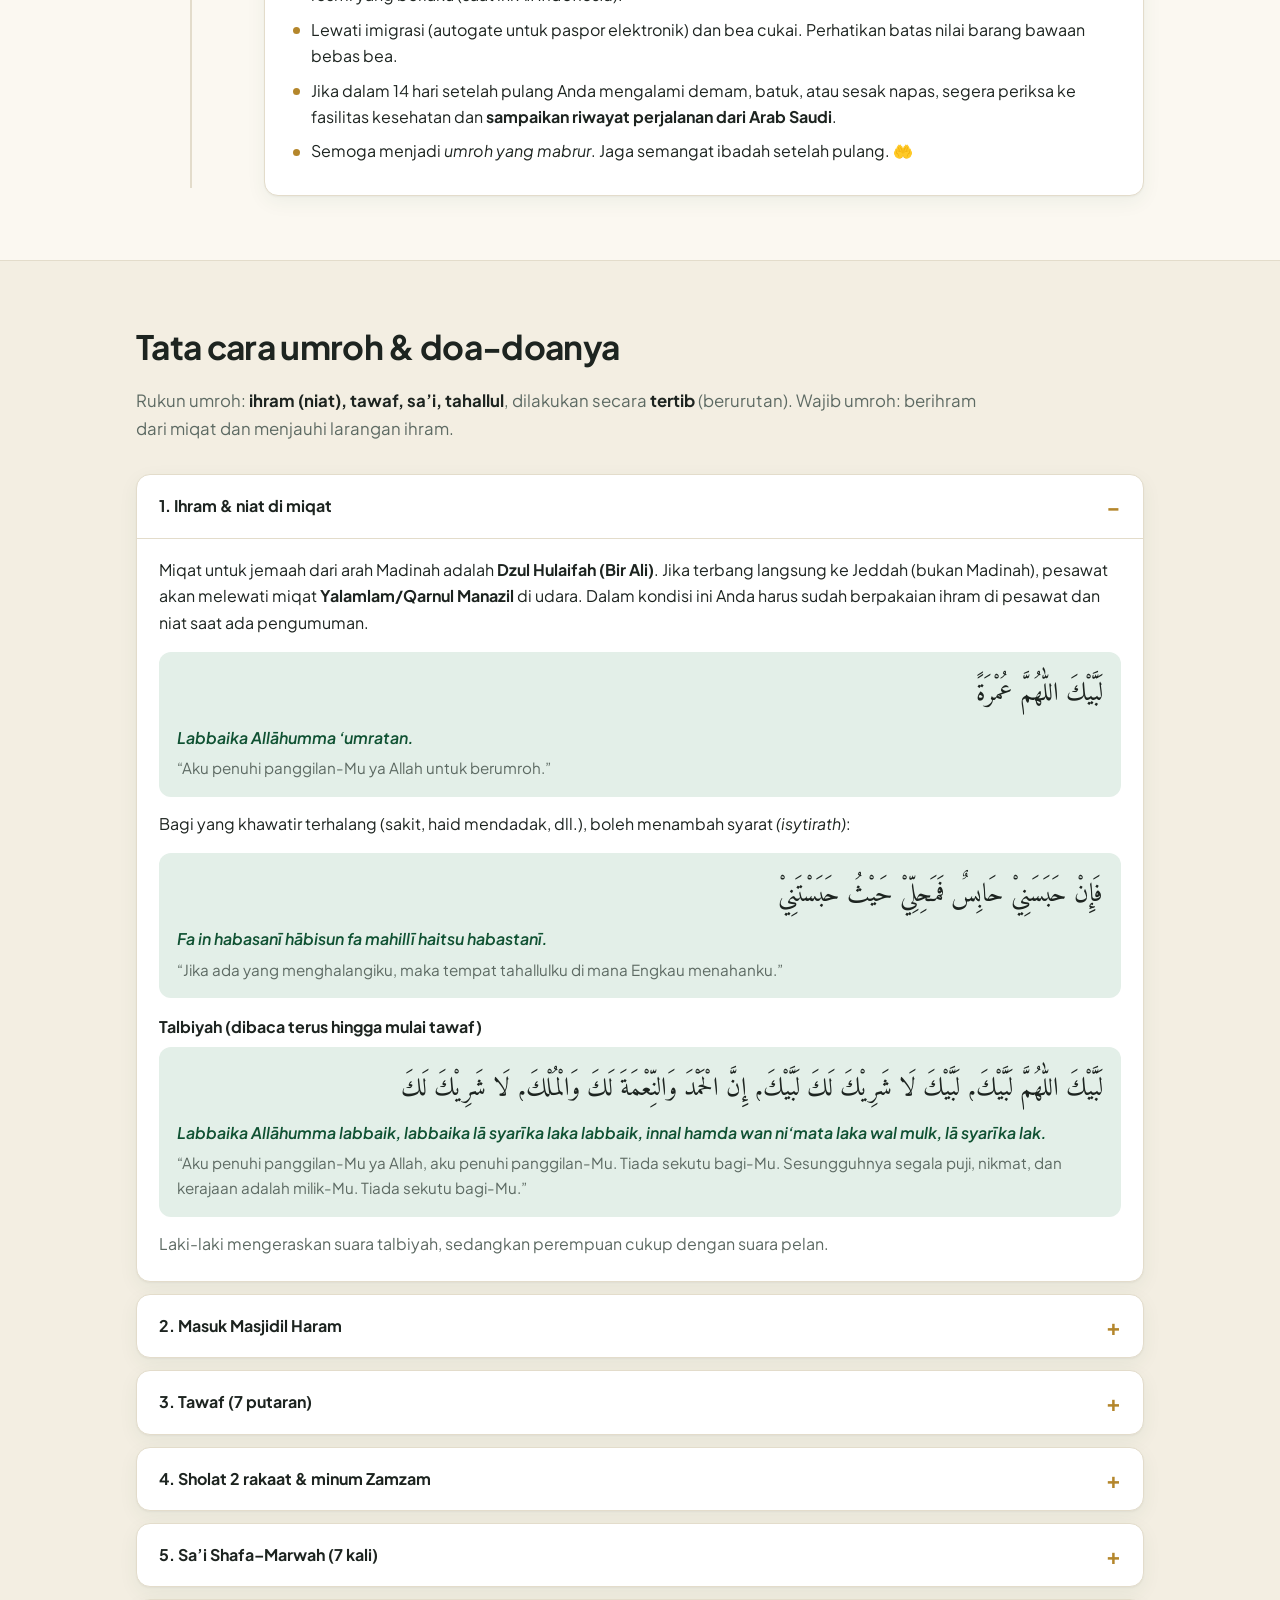
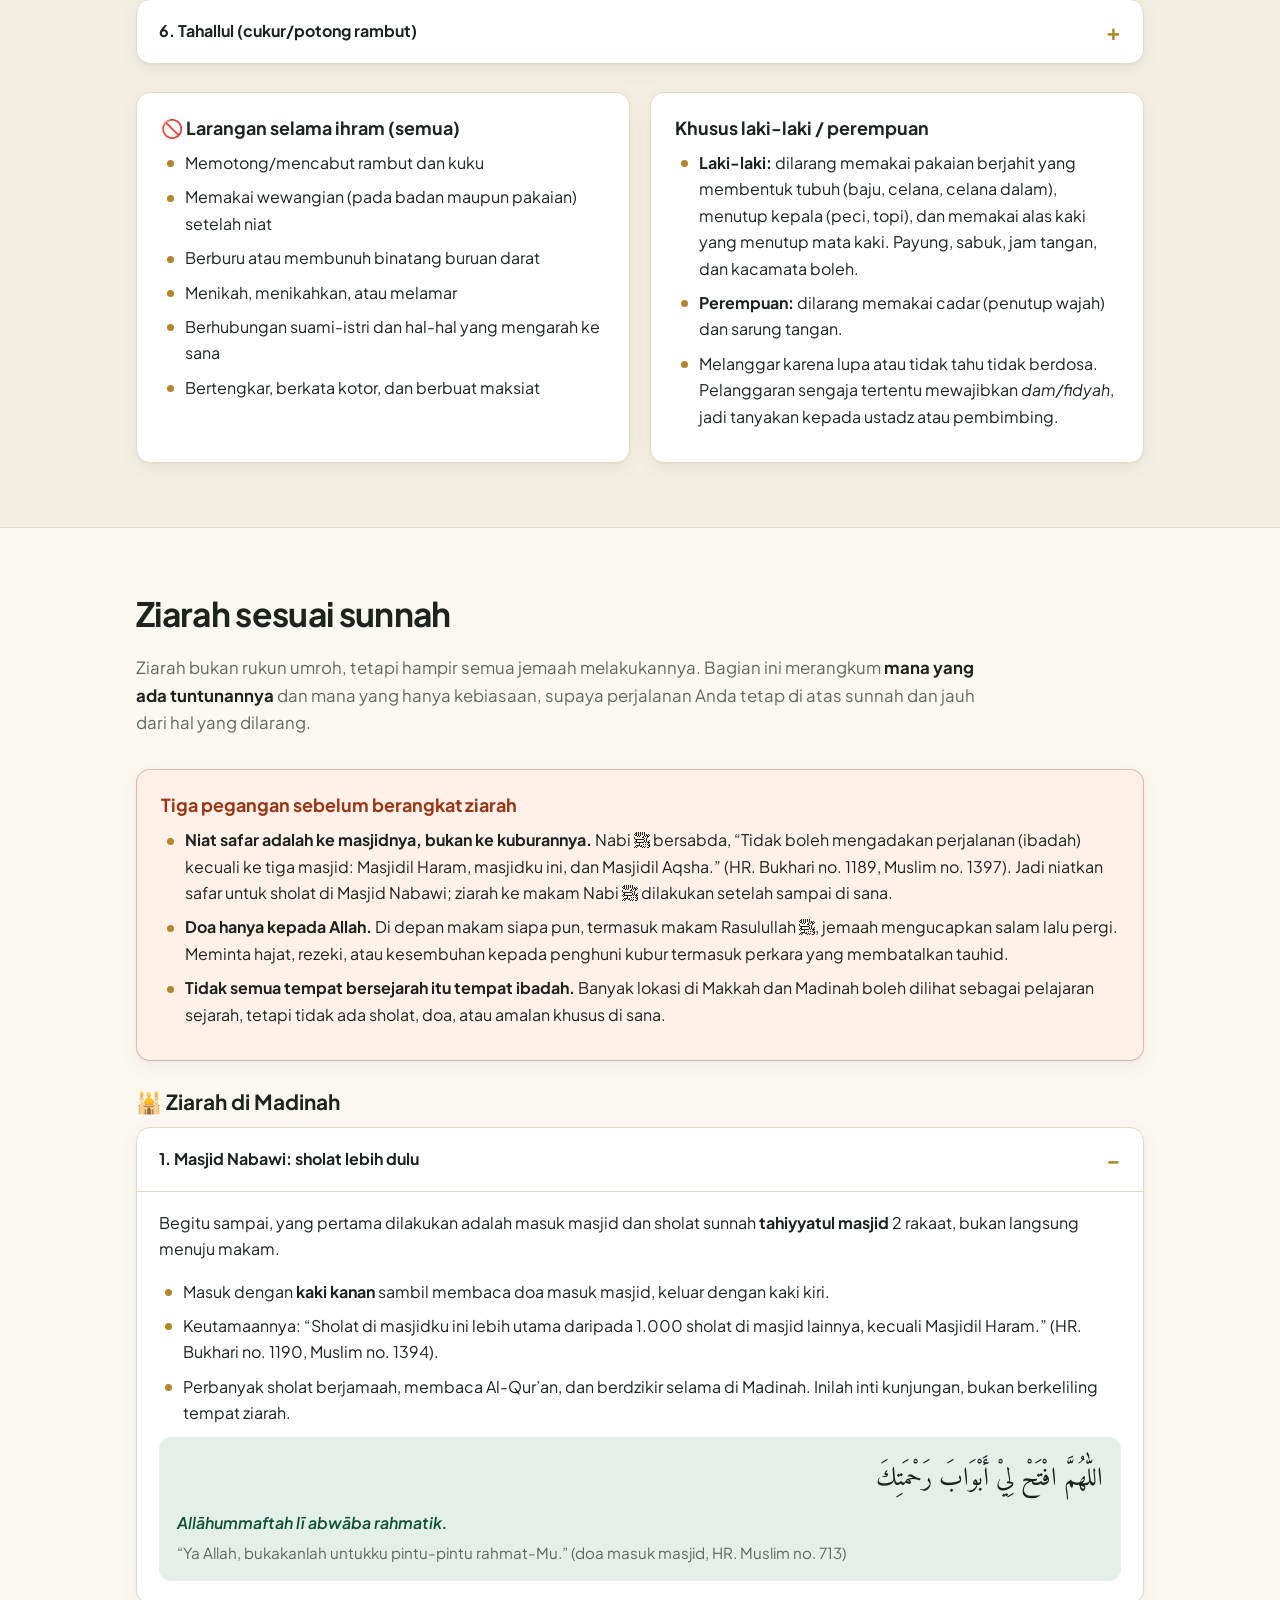
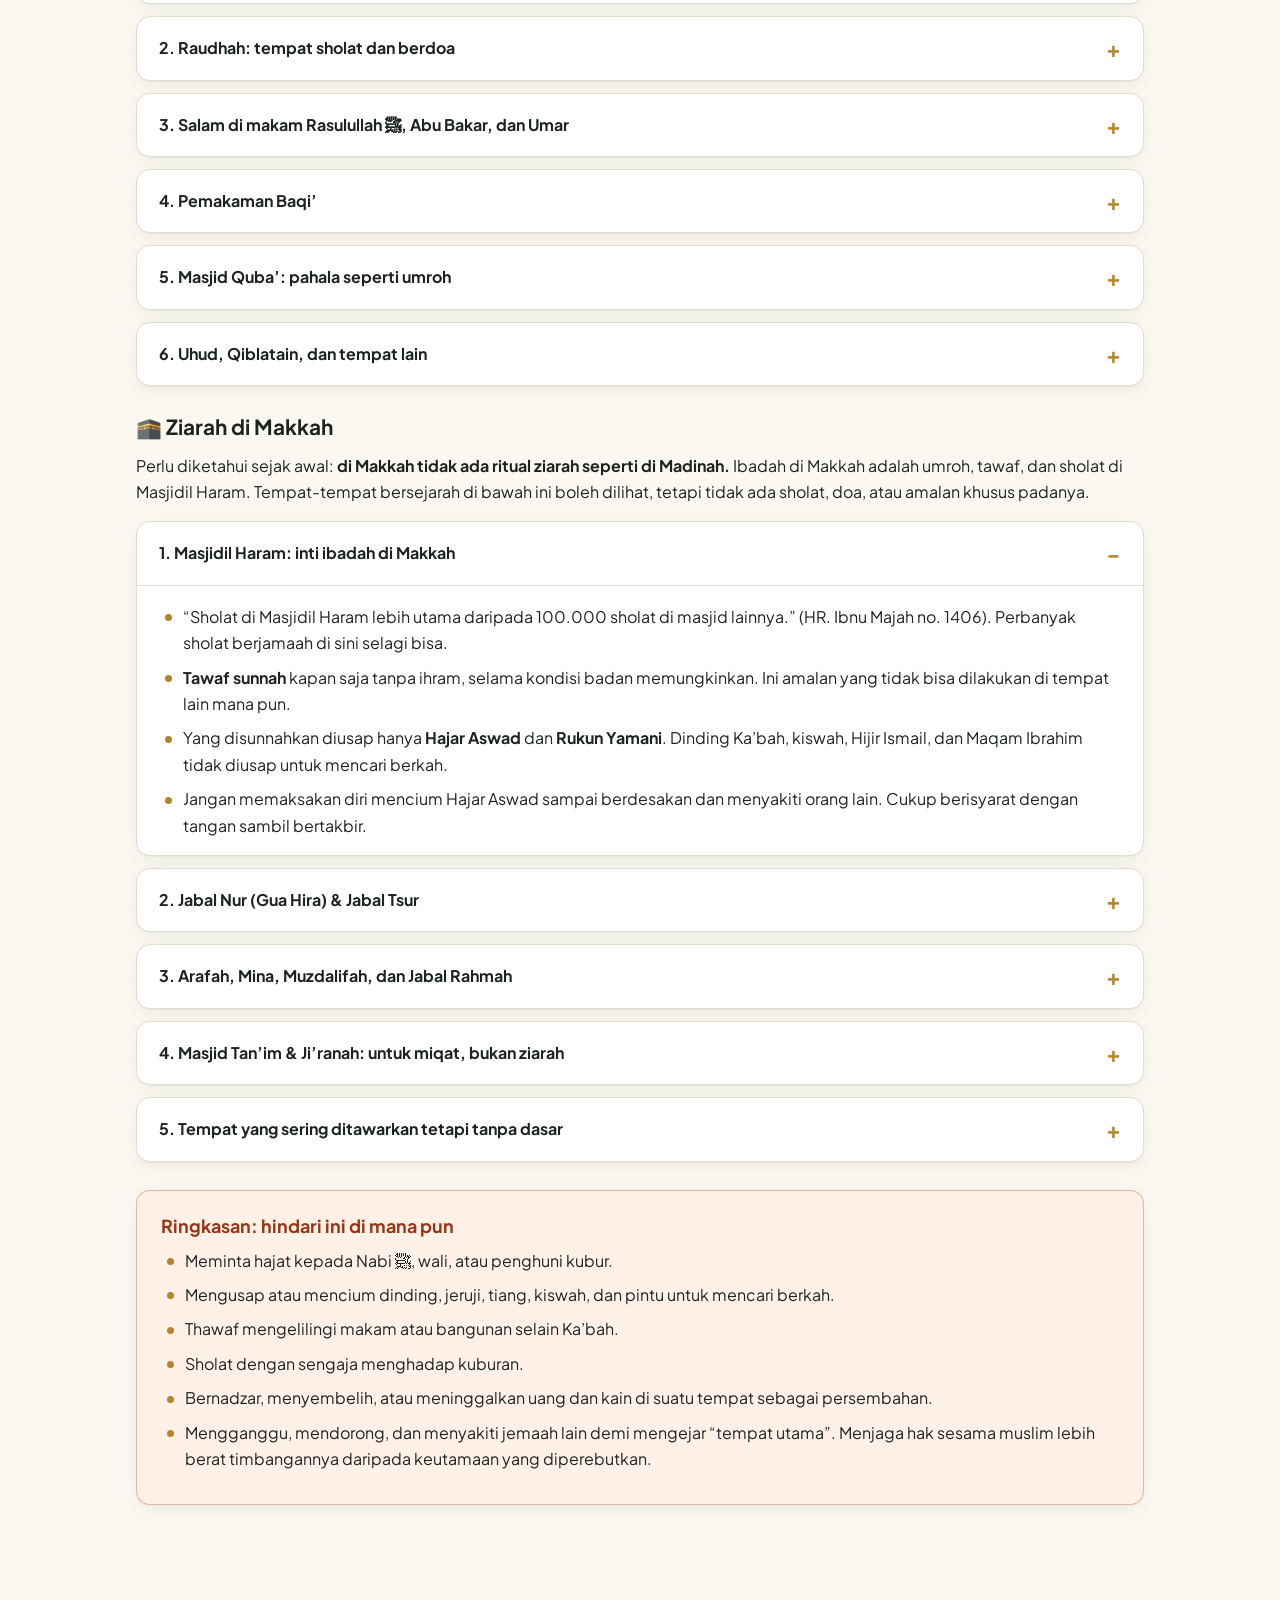
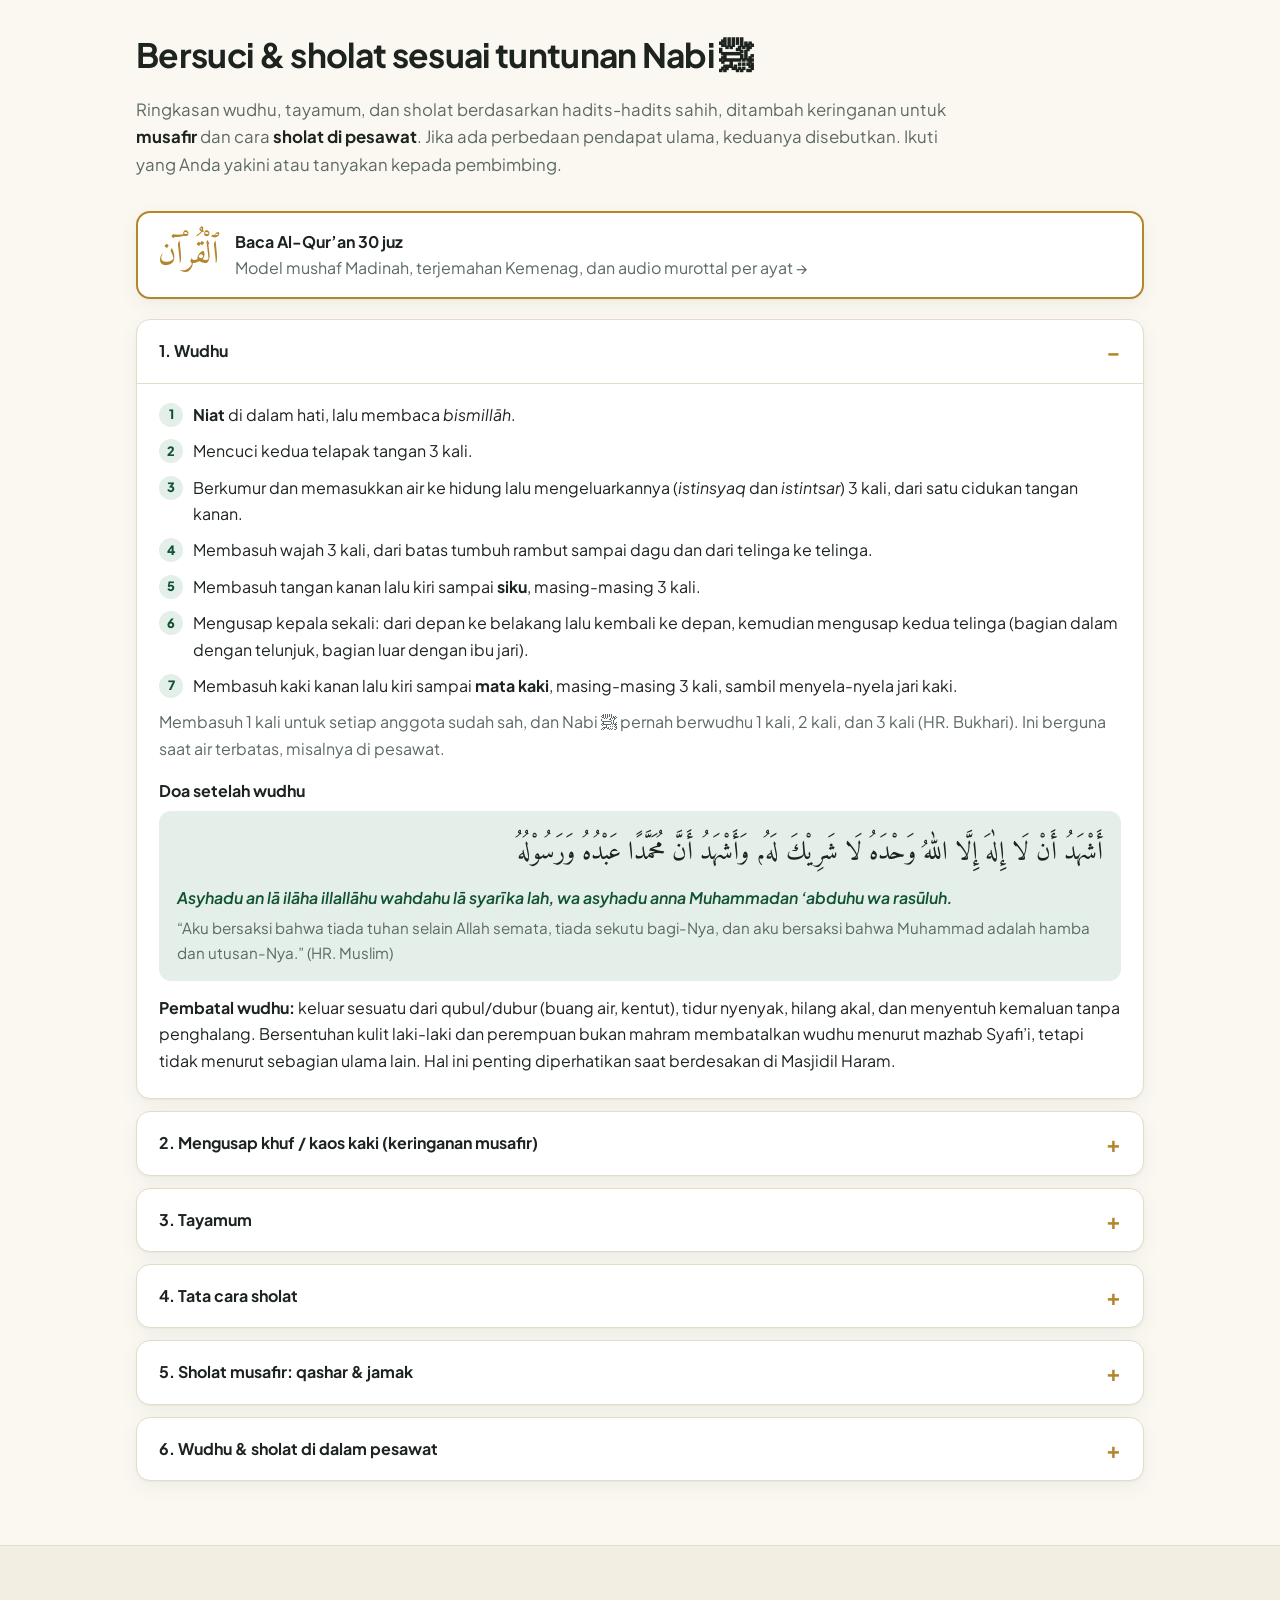
==== commit c4691bf5: "Tambah panduan ziarah sesuai sunnah dan kelompokkan menu jadi submenu Co-Authored-By: Claude Opus 5 " ====
--- a/index.html
+++ b/index.html
@@ -8,7 +8,7 @@
   <link rel="preconnect" href="https://fonts.googleapis.com">
   <link rel="preconnect" href="https://fonts.gstatic.com" crossorigin>
   <link href="https://fonts.googleapis.com/css2?family=Amiri:wght@400;700&family=Plus+Jakarta+Sans:wght@400;500;600;700;800&display=swap" rel="stylesheet">
-  <link rel="stylesheet" href="style.css?v=20261103b">
+  <link rel="stylesheet" href="style.css?v=20261105">
   <link rel="icon" href="data:image/svg+xml,<svg xmlns='http://www.w3.org/2000/svg' viewBox='0 0 64 64'><rect width='64' height='64' rx='14' fill='%230f5132'/><rect x='18' y='20' width='28' height='28' fill='%23111'/><rect x='18' y='26' width='28' height='4' fill='%23d4a94a'/></svg>">
 </head>
 <body>
@@ -21,16 +21,32 @@
     </a>
     <button class="menu-btn" aria-label="Buka menu" aria-expanded="false" aria-controls="nav">☰</button>
     <nav id="nav" class="nav">
-      <a href="#dasar">Syarat</a>
-      <a href="#persiapan">Persiapan</a>
-      <a href="#hotel">Hotel</a>
-      <a href="peta.html">Peta</a>
-      <a href="#perjalanan">Perjalanan</a>
-      <a href="#tatacara">Tata Cara</a>
-      <a href="#sholat">Sholat</a>
-      <a href="quran.html">Al-Qur’an</a>
-      <a href="#biaya">Biaya</a>
-      <a href="#checklist">Checklist</a>
+      <div class="nav-group">
+        <button type="button" class="nav-top" aria-expanded="false">Persiapan<span class="caret" aria-hidden="true">▾</span></button>
+        <div class="nav-menu">
+          <a href="#dasar">Syarat &amp; dasar hukum</a>
+          <a href="#persiapan">Langkah persiapan</a>
+          <a href="#hotel">Rekomendasi hotel</a>
+          <a href="#biaya">Kalkulator biaya</a>
+          <a href="#checklist">Checklist bawaan</a>
+        </div>
+      </div>
+      <div class="nav-group">
+        <button type="button" class="nav-top" aria-expanded="false">Perjalanan<span class="caret" aria-hidden="true">▾</span></button>
+        <div class="nav-menu">
+          <a href="#perjalanan">Rute hari demi hari</a>
+          <a href="peta.html">Peta Makkah &amp; Madinah</a>
+        </div>
+      </div>
+      <div class="nav-group">
+        <button type="button" class="nav-top" aria-expanded="false">Ibadah<span class="caret" aria-hidden="true">▾</span></button>
+        <div class="nav-menu">
+          <a href="#tatacara">Tata cara umroh</a>
+          <a href="#ziarah">Ziarah sesuai sunnah</a>
+          <a href="#sholat">Bersuci &amp; sholat</a>
+          <a href="quran.html">Al-Qur’an 30 juz</a>
+        </div>
+      </div>
       <a href="#faq">FAQ</a>
       <button class="theme-btn" aria-label="Ganti tema terang/gelap" title="Ganti tema">◐</button>
     </nav>
@@ -633,6 +649,214 @@
             <li>Melanggar karena lupa atau tidak tahu tidak berdosa. Pelanggaran sengaja tertentu mewajibkan <em>dam/fidyah</em>, jadi tanyakan kepada ustadz atau pembimbing.</li>
           </ul>
         </div>
+      </div>
+    </div>
+  </section>
+
+  <!-- ZIARAH -->
+  <section id="ziarah" class="section">
+    <div class="wrap">
+      <h2>Ziarah sesuai sunnah</h2>
+      <p class="section-lead">Ziarah bukan rukun umroh, tetapi hampir semua jemaah melakukannya. Bagian ini merangkum <strong>mana yang ada tuntunannya</strong> dan mana yang hanya kebiasaan, supaya perjalanan Anda tetap di atas sunnah dan jauh dari hal yang dilarang.</p>
+
+      <div class="card card-warn">
+        <h3>Tiga pegangan sebelum berangkat ziarah</h3>
+        <ul class="dots">
+          <li><strong>Niat safar adalah ke masjidnya, bukan ke kuburannya.</strong> Nabi ﷺ bersabda, “Tidak boleh mengadakan perjalanan (ibadah) kecuali ke tiga masjid: Masjidil Haram, masjidku ini, dan Masjidil Aqsha.” (HR. Bukhari no. 1189, Muslim no. 1397). Jadi niatkan safar untuk sholat di Masjid Nabawi; ziarah ke makam Nabi ﷺ dilakukan setelah sampai di sana.</li>
+          <li><strong>Doa hanya kepada Allah.</strong> Di depan makam siapa pun, termasuk makam Rasulullah ﷺ, jemaah mengucapkan salam lalu pergi. Meminta hajat, rezeki, atau kesembuhan kepada penghuni kubur termasuk perkara yang membatalkan tauhid.</li>
+          <li><strong>Tidak semua tempat bersejarah itu tempat ibadah.</strong> Banyak lokasi di Makkah dan Madinah boleh dilihat sebagai pelajaran sejarah, tetapi tidak ada sholat, doa, atau amalan khusus di sana.</li>
+        </ul>
+      </div>
+
+      <h3 class="city mt">🕌 Ziarah di Madinah</h3>
+      <div class="accordion">
+
+        <details open>
+          <summary>1. Masjid Nabawi: sholat lebih dulu</summary>
+          <div class="acc-body">
+            <p>Begitu sampai, yang pertama dilakukan adalah masuk masjid dan sholat sunnah <strong>tahiyyatul masjid</strong> 2 rakaat, bukan langsung menuju makam.</p>
+            <ul class="dots">
+              <li>Masuk dengan <strong>kaki kanan</strong> sambil membaca doa masuk masjid, keluar dengan kaki kiri.</li>
+              <li>Keutamaannya: “Sholat di masjidku ini lebih utama daripada 1.000 sholat di masjid lainnya, kecuali Masjidil Haram.” (HR. Bukhari no. 1190, Muslim no. 1394).</li>
+              <li>Perbanyak sholat berjamaah, membaca Al-Qur’an, dan berdzikir selama di Madinah. Inilah inti kunjungan, bukan berkeliling tempat ziarah.</li>
+            </ul>
+            <div class="dua">
+              <p class="ar">اللّٰهُمَّ افْتَحْ لِيْ أَبْوَابَ رَحْمَتِكَ</p>
+              <p class="lat">Allāhummaftah lī abwāba rahmatik.</p>
+              <p class="tr">“Ya Allah, bukakanlah untukku pintu-pintu rahmat-Mu.” (doa masuk masjid, HR. Muslim no. 713)</p>
+            </div>
+          </div>
+        </details>
+
+        <details>
+          <summary>2. Raudhah: tempat sholat dan berdoa</summary>
+          <div class="acc-body">
+            <p>Raudhah adalah area antara rumah (kamar) Nabi ﷺ dan mimbar beliau.</p>
+            <div class="dua">
+              <p class="ar">مَا بَيْنَ بَيْتِيْ وَمِنْبَرِيْ رَوْضَةٌ مِنْ رِيَاضِ الْجَنَّةِ</p>
+              <p class="lat">Mā baina baitī wa minbarī raudhatun min riyādhil jannah.</p>
+              <p class="tr">“Antara rumahku dan mimbarku terdapat taman dari taman-taman surga.” (HR. Bukhari no. 1196, Muslim no. 1391)</p>
+            </div>
+            <ul class="dots">
+              <li><strong>Yang dilakukan di sana:</strong> sholat sunnah dua rakaat dan berdoa kepada Allah. Tidak ada bacaan khusus yang wajib dibaca di Raudhah.</li>
+              <li><strong>Izin (tasreh) wajib</strong> lewat aplikasi Nusuk, gratis, dengan slot laki-laki dan perempuan terpisah. Kuota cepat habis, jadi pantau sejak jadwal Anda pasti.</li>
+              <li><strong>Jangan berdesakan dan menyakiti orang lain.</strong> Petugas biasanya hanya memberi waktu beberapa menit. Sholat dua rakaat dengan tenang lebih baik daripada memaksa berlama-lama.</li>
+              <li>Tidak ada tuntunan mengusap tiang, mimbar, atau dinding Raudhah untuk mencari berkah.</li>
+            </ul>
+          </div>
+        </details>
+
+        <details>
+          <summary>3. Salam di makam Rasulullah ﷺ, Abu Bakar, dan Umar</summary>
+          <div class="acc-body">
+            <p>Makam beliau berada di dalam kamar Aisyah رضي الله عنها, di sisi timur Raudhah. Caranya sederhana: berdiri menghadap makam dengan adab, ucapkan salam, lalu bergeser ke kanan dua kali. Tidak perlu lama; para sahabat mengucapkan salam lalu pergi.</p>
+            <h4>a. Di depan makam Nabi ﷺ</h4>
+            <div class="dua">
+              <p class="ar">السَّلَامُ عَلَيْكَ يَا رَسُوْلَ اللّٰهِ وَرَحْمَةُ اللّٰهِ وَبَرَكَاتُهُ</p>
+              <p class="lat">Assalāmu ‘alaika yā Rasūlallāh wa rahmatullāhi wa barakātuh.</p>
+              <p class="tr">“Semoga keselamatan, rahmat, dan berkah Allah tercurah kepadamu, wahai Rasulullah.”</p>
+            </div>
+            <h4>b. Bergeser ±1 langkah ke kanan, makam Abu Bakar رضي الله عنه</h4>
+            <div class="dua">
+              <p class="ar">السَّلَامُ عَلَيْكَ يَا أَبَا بَكْرٍ وَرَحْمَةُ اللّٰهِ وَبَرَكَاتُهُ</p>
+              <p class="lat">Assalāmu ‘alaika yā Abā Bakrin wa rahmatullāhi wa barakātuh.</p>
+            </div>
+            <h4>c. Bergeser lagi ke kanan, makam Umar bin Khaththab رضي الله عنه</h4>
+            <div class="dua">
+              <p class="ar">السَّلَامُ عَلَيْكَ يَا عُمَرُ وَرَحْمَةُ اللّٰهِ وَبَرَكَاتُهُ</p>
+              <p class="lat">Assalāmu ‘alaika yā ‘Umar wa rahmatullāhi wa barakātuh.</p>
+            </div>
+            <p>Boleh ditambah doa kebaikan untuk mereka, misalnya memohon kepada Allah agar membalas jasa beliau bertiga dengan sebaik-baik balasan.</p>
+            <ul class="ticks">
+              <li>Suara <strong>pelan dan sopan</strong>, tidak berteriak dan tidak mengangkat suara di dalam masjid.</li>
+              <li>Jangan menyentuh, mengusap, atau mencium jeruji dan dinding makam.</li>
+              <li>Jangan berdoa sambil <strong>menghadap makam</strong>; jika ingin berdoa panjang, menghadaplah ke kiblat.</li>
+              <li>Jangan thawaf (mengelilingi) makam, dan jangan bernadzar kepadanya.</li>
+              <li>Salam tidak harus diucapkan di depan makam. Sabda Nabi ﷺ: “Bershalawatlah kepadaku, karena shalawat kalian sampai kepadaku di mana pun kalian berada.” (HR. Abu Dawud no. 2042)</li>
+            </ul>
+            <div class="tip">Bagi jemaah perempuan, area makam di sisi dalam umumnya tidak dapat diakses. Ini tidak mengurangi apa pun: ucapkan salam dan shalawat dari tempat Anda berada, dan pahalanya tetap sampai.</div>
+          </div>
+        </details>
+
+        <details>
+          <summary>4. Pemakaman Baqi’</summary>
+          <div class="acc-body">
+            <p>Di sinilah dimakamkan banyak sahabat, istri, dan putra-putri Nabi ﷺ. Ziarah kubur memang disunnahkan karena mengingatkan akhirat: “Dahulu aku melarang kalian berziarah kubur, maka sekarang berziarahlah.” (HR. Muslim no. 977). Letaknya persis di sebelah timur Masjid Nabawi, umumnya dibuka setelah Subuh dan setelah Ashar, dan dalam praktiknya hanya untuk laki-laki.</p>
+            <div class="dua">
+              <p class="ar">السَّلَامُ عَلَيْكُمْ أَهْلَ الدِّيَارِ مِنَ الْمُؤْمِنِيْنَ وَالْمُسْلِمِيْنَ، وَإِنَّا إِنْ شَاءَ اللّٰهُ بِكُمْ لَاحِقُوْنَ، نَسْأَلُ اللّٰهَ لَنَا وَلَكُمُ الْعَافِيَةَ</p>
+              <p class="lat">Assalāmu ‘alaikum ahlad-diyāri minal mu’minīna wal muslimīn, wa innā in syā’allāhu bikum lāhiqūn, nas’alullāha lanā wa lakumul ‘āfiyah.</p>
+              <p class="tr">“Semoga keselamatan atas kalian, wahai penghuni negeri ini dari kalangan mukminin dan muslimin. Insya Allah kami akan menyusul kalian. Kami memohon kepada Allah keselamatan untuk kami dan untuk kalian.” (HR. Muslim no. 975)</p>
+            </div>
+            <p class="muted">Ziarah kubur adalah untuk <em>mendoakan</em> yang telah wafat dan mengingat kematian, bukan untuk meminta kepada mereka.</p>
+          </div>
+        </details>
+
+        <details>
+          <summary>5. Masjid Quba’: pahala seperti umroh</summary>
+          <div class="acc-body">
+            <p>Masjid pertama yang dibangun atas dasar takwa, ±4 km dari Masjid Nabawi. Inilah satu-satunya ziarah di luar Masjid Nabawi yang punya keutamaan khusus dalam hadits.</p>
+            <div class="dua">
+              <p class="ar">مَنْ تَطَهَّرَ فِيْ بَيْتِهِ ثُمَّ أَتَى مَسْجِدَ قُبَاءٍ فَصَلَّى فِيْهِ صَلَاةً كَانَ لَهُ كَأَجْرِ عُمْرَةٍ</p>
+              <p class="lat">Man tathahhara fī baitihi tsumma atā masjida Qubā’ fa shallā fīhi shalātan kāna lahu ka ajri ‘umrah.</p>
+              <p class="tr">“Barangsiapa bersuci di rumahnya kemudian mendatangi Masjid Quba’ lalu sholat di dalamnya, baginya pahala seperti umroh.” (HR. Ibnu Majah no. 1412 dan An-Nasa’i)</p>
+            </div>
+            <ul class="ticks">
+              <li><strong>Berwudhu dari penginapan</strong>, bukan di masjidnya — inilah syarat yang disebut dalam hadits.</li>
+              <li>Sholat <strong>dua rakaat</strong> di dalamnya.</li>
+              <li>Nabi ﷺ biasa mendatanginya <strong>setiap hari Sabtu</strong>, berjalan kaki maupun berkendara (HR. Bukhari no. 1193, Muslim no. 1399). Jika jadwal Anda memungkinkan, pilih hari Sabtu.</li>
+            </ul>
+          </div>
+        </details>
+
+        <details>
+          <summary>6. Uhud, Qiblatain, dan tempat lain</summary>
+          <div class="acc-body">
+            <ul class="dots">
+              <li><strong>Jabal Uhud &amp; makam syuhada.</strong> Boleh dikunjungi untuk mengucapkan salam kepada para syuhada dan mengambil pelajaran. Nabi ﷺ bersabda tentang Uhud, “Ini adalah gunung yang mencintai kami dan kami mencintainya.” (HR. Bukhari no. 4083). Tidak ada sholat atau doa khusus di gunungnya.</li>
+              <li><strong>Masjid Qiblatain.</strong> Tempat turunnya perintah pindah kiblat. Boleh disholati sebagai masjid biasa, tetapi tidak ada keutamaan khusus yang sahih untuknya.</li>
+              <li><strong>Masjid Sab’ah (tujuh masjid) di area Khandaq.</strong> Tidak ada tuntunan mengunjunginya satu per satu, apalagi sholat tujuh kali di sana.</li>
+              <li><strong>Kebun kurma, Jabal Magnet, museum, pasar kurma.</strong> Murni wisata dan belanja. Tidak ada nilai ibadah khusus, dan memang tidak masalah selama tidak diyakini sebagai bagian dari ibadah.</li>
+            </ul>
+            <div class="tip">City tour Quba – Qiblatain – Uhud biasanya 3–4 jam dengan taksi sewa ±SAR 100–150 per mobil. Lihat semua titiknya di <a href="peta.html">peta Makkah &amp; Madinah</a>.</div>
+          </div>
+        </details>
+
+      </div>
+
+      <h3 class="city mt">🕋 Ziarah di Makkah</h3>
+      <p>Perlu diketahui sejak awal: <strong>di Makkah tidak ada ritual ziarah seperti di Madinah.</strong> Ibadah di Makkah adalah umroh, tawaf, dan sholat di Masjidil Haram. Tempat-tempat bersejarah di bawah ini boleh dilihat, tetapi tidak ada sholat, doa, atau amalan khusus padanya.</p>
+      <div class="accordion">
+
+        <details open>
+          <summary>1. Masjidil Haram: inti ibadah di Makkah</summary>
+          <div class="acc-body">
+            <ul class="dots">
+              <li>“Sholat di Masjidil Haram lebih utama daripada 100.000 sholat di masjid lainnya.” (HR. Ibnu Majah no. 1406). Perbanyak sholat berjamaah di sini selagi bisa.</li>
+              <li><strong>Tawaf sunnah</strong> kapan saja tanpa ihram, selama kondisi badan memungkinkan. Ini amalan yang tidak bisa dilakukan di tempat lain mana pun.</li>
+              <li>Yang disunnahkan diusap hanya <strong>Hajar Aswad</strong> dan <strong>Rukun Yamani</strong>. Dinding Ka’bah, kiswah, Hijir Ismail, dan Maqam Ibrahim tidak diusap untuk mencari berkah.</li>
+              <li>Jangan memaksakan diri mencium Hajar Aswad sampai berdesakan dan menyakiti orang lain. Cukup berisyarat dengan tangan sambil bertakbir.</li>
+            </ul>
+          </div>
+        </details>
+
+        <details>
+          <summary>2. Jabal Nur (Gua Hira) &amp; Jabal Tsur</summary>
+          <div class="acc-body">
+            <p>Gua Hira adalah tempat turunnya wahyu pertama, dan Gua Tsur tempat persembunyian Nabi ﷺ bersama Abu Bakar saat hijrah. Keduanya punya nilai sejarah besar.</p>
+            <ul class="dots">
+              <li><strong>Mendakinya bukan sunnah.</strong> Nabi ﷺ tidak pernah kembali ke Gua Hira setelah diangkat menjadi nabi, dan para sahabat tidak menjadikannya tempat ziarah.</li>
+              <li>Tidak ada sholat, doa, atau nadzar khusus di puncaknya, dan tidak ada keutamaan untuk meninggalkan tulisan atau benda di sana.</li>
+              <li>Pendakian berat (±1–2 jam) di bawah terik. Banyak jemaah justru kelelahan sehingga ibadah di Masjidil Haram terganggu. Cukup melihat dari bawah sudah memadai.</li>
+            </ul>
+          </div>
+        </details>
+
+        <details>
+          <summary>3. Arafah, Mina, Muzdalifah, dan Jabal Rahmah</summary>
+          <div class="acc-body">
+            <ul class="dots">
+              <li>Semuanya adalah tempat <strong>ibadah haji</strong>, bukan tempat ziarah umroh. Di luar musim haji, tidak ada amalan khusus di sana.</li>
+              <li><strong>Jabal Rahmah</strong> tidak memiliki keutamaan khusus. Naik ke tugunya, sholat di sana, menulis nama, atau mengikat kain sebagai “doa jodoh” tidak ada dasarnya sama sekali.</li>
+              <li>Mengunjunginya sebagai pengenalan rute haji tetap bermanfaat, terutama bila Anda berniat berhaji kelak.</li>
+            </ul>
+          </div>
+        </details>
+
+        <details>
+          <summary>4. Masjid Tan’im &amp; Ji’ranah: untuk miqat, bukan ziarah</summary>
+          <div class="acc-body">
+            <p>Dua masjid ini dikunjungi hanya bila Anda hendak mengambil <strong>miqat untuk umroh tambahan</strong>, bukan karena masjidnya punya keutamaan khusus.</p>
+            <ul class="dots">
+              <li>Dasarnya adalah perintah Nabi ﷺ kepada Aisyah رضي الله عنها untuk berumroh dari Tan’im (HR. Bukhari no. 1785, Muslim no. 1211) — dan itu terjadi karena kondisi khusus beliau, bukan sebagai rutinitas.</li>
+              <li>Para ulama berbeda pendapat tentang memperbanyak umroh berulang-ulang dalam satu safar. Yang disepakati lebih utama adalah <strong>memperbanyak tawaf</strong> di Masjidil Haram.</li>
+              <li>Jika tetap ingin umroh kedua, pastikan kondisi fisik kuat dan tidak mengorbankan sholat berjamaah.</li>
+            </ul>
+          </div>
+        </details>
+
+        <details>
+          <summary>5. Tempat yang sering ditawarkan tetapi tanpa dasar</summary>
+          <div class="acc-body">
+            <ul class="dots">
+              <li><strong>Rumah kelahiran Nabi ﷺ (Maulid)</strong> dan <strong>Masjid Jin.</strong> Tidak ada tuntunan sholat atau berdoa di sana.</li>
+              <li><strong>Pemakaman Ma’la.</strong> Berlaku aturan ziarah kubur biasa: mengucapkan salam dan mendoakan, tanpa meminta kepada penghuninya.</li>
+              <li>Mengambil tanah, batu, atau air dari tempat tertentu untuk “berkah” tidak ada dasarnya. Air zamzam adalah pengecualian, dan itu pun diminum sambil berdoa kepada Allah, bukan kepada sumurnya.</li>
+            </ul>
+          </div>
+        </details>
+
+      </div>
+
+      <div class="card card-warn mt">
+        <h3>Ringkasan: hindari ini di mana pun</h3>
+        <ul class="dots">
+          <li>Meminta hajat kepada Nabi ﷺ, wali, atau penghuni kubur.</li>
+          <li>Mengusap atau mencium dinding, jeruji, tiang, kiswah, dan pintu untuk mencari berkah.</li>
+          <li>Thawaf mengelilingi makam atau bangunan selain Ka’bah.</li>
+          <li>Sholat dengan sengaja menghadap kuburan.</li>
+          <li>Bernadzar, menyembelih, atau meninggalkan uang dan kain di suatu tempat sebagai persembahan.</li>
+          <li>Mengganggu, mendorong, dan menyakiti jemaah lain demi mengejar “tempat utama”. Menjaga hak sesama muslim lebih berat timbangannya daripada keutamaan yang diperebutkan.</li>
+        </ul>
       </div>
     </div>
   </section>
@@ -955,6 +1179,6 @@
   </div>
 </footer>
 
-<script src="script.js?v=20261103b"></script>
+<script src="script.js?v=20261105"></script>
 </body>
 </html>
--- a/style.css
+++ b/style.css
@@ -66,6 +66,26 @@
   padding: 6px 10px; border-radius: 8px;
 }
 .nav a:hover, .nav a.active { color: var(--primary); background: var(--primary-soft); }
+
+/* Menu bertingkat */
+.nav-group { position: relative; }
+.nav-top {
+  display: flex; align-items: center; gap: 4px;
+  font: inherit; font-weight: 600; font-size: .92rem;
+  color: var(--muted); background: none; border: 0; cursor: pointer;
+  padding: 6px 10px; border-radius: 8px;
+}
+.nav-top:hover, .nav-group.open .nav-top, .nav-top.active { color: var(--primary); background: var(--primary-soft); }
+.caret { font-size: .7rem; line-height: 1; transition: transform .15s; }
+.nav-group.open .caret { transform: rotate(180deg); }
+.nav-menu {
+  display: none; position: absolute; top: calc(100% + 6px); left: 0; z-index: 60;
+  min-width: 220px; flex-direction: column; gap: 2px;
+  background: var(--surface); border: 1px solid var(--border);
+  border-radius: 12px; padding: 6px; box-shadow: var(--shadow);
+}
+.nav-group.open .nav-menu { display: flex; }
+.nav-menu a { white-space: nowrap; }
 .theme-btn, .menu-btn {
   border: 1px solid var(--border); background: var(--surface); color: var(--text);
   border-radius: 8px; height: 34px; min-width: 34px; cursor: pointer; font-size: 1rem;
@@ -445,7 +465,7 @@
   .calc { grid-template-columns: 1fr; }
   .calc-result { position: static; }
 }
-@media (max-width: 1200px) {
+@media (max-width: 820px) {
   .menu-btn { display: block; }
   .nav {
     display: none; position: absolute; top: 60px; left: 0; right: 0; flex-direction: column; align-items: stretch;
@@ -453,6 +473,12 @@
   }
   .nav.open { display: flex; }
   .nav a { padding: 10px 12px; }
+  .nav-top { width: 100%; justify-content: space-between; padding: 10px 12px; }
+  .nav-menu {
+    position: static; min-width: 0; border: 0; box-shadow: none;
+    background: none; padding: 0 0 4px 12px;
+  }
+  .nav-menu a { white-space: normal; }
   .theme-btn { align-self: flex-start; margin-top: 6px; }
   .nav.nav-static {
     display: flex; position: static; flex-direction: row; align-items: center;
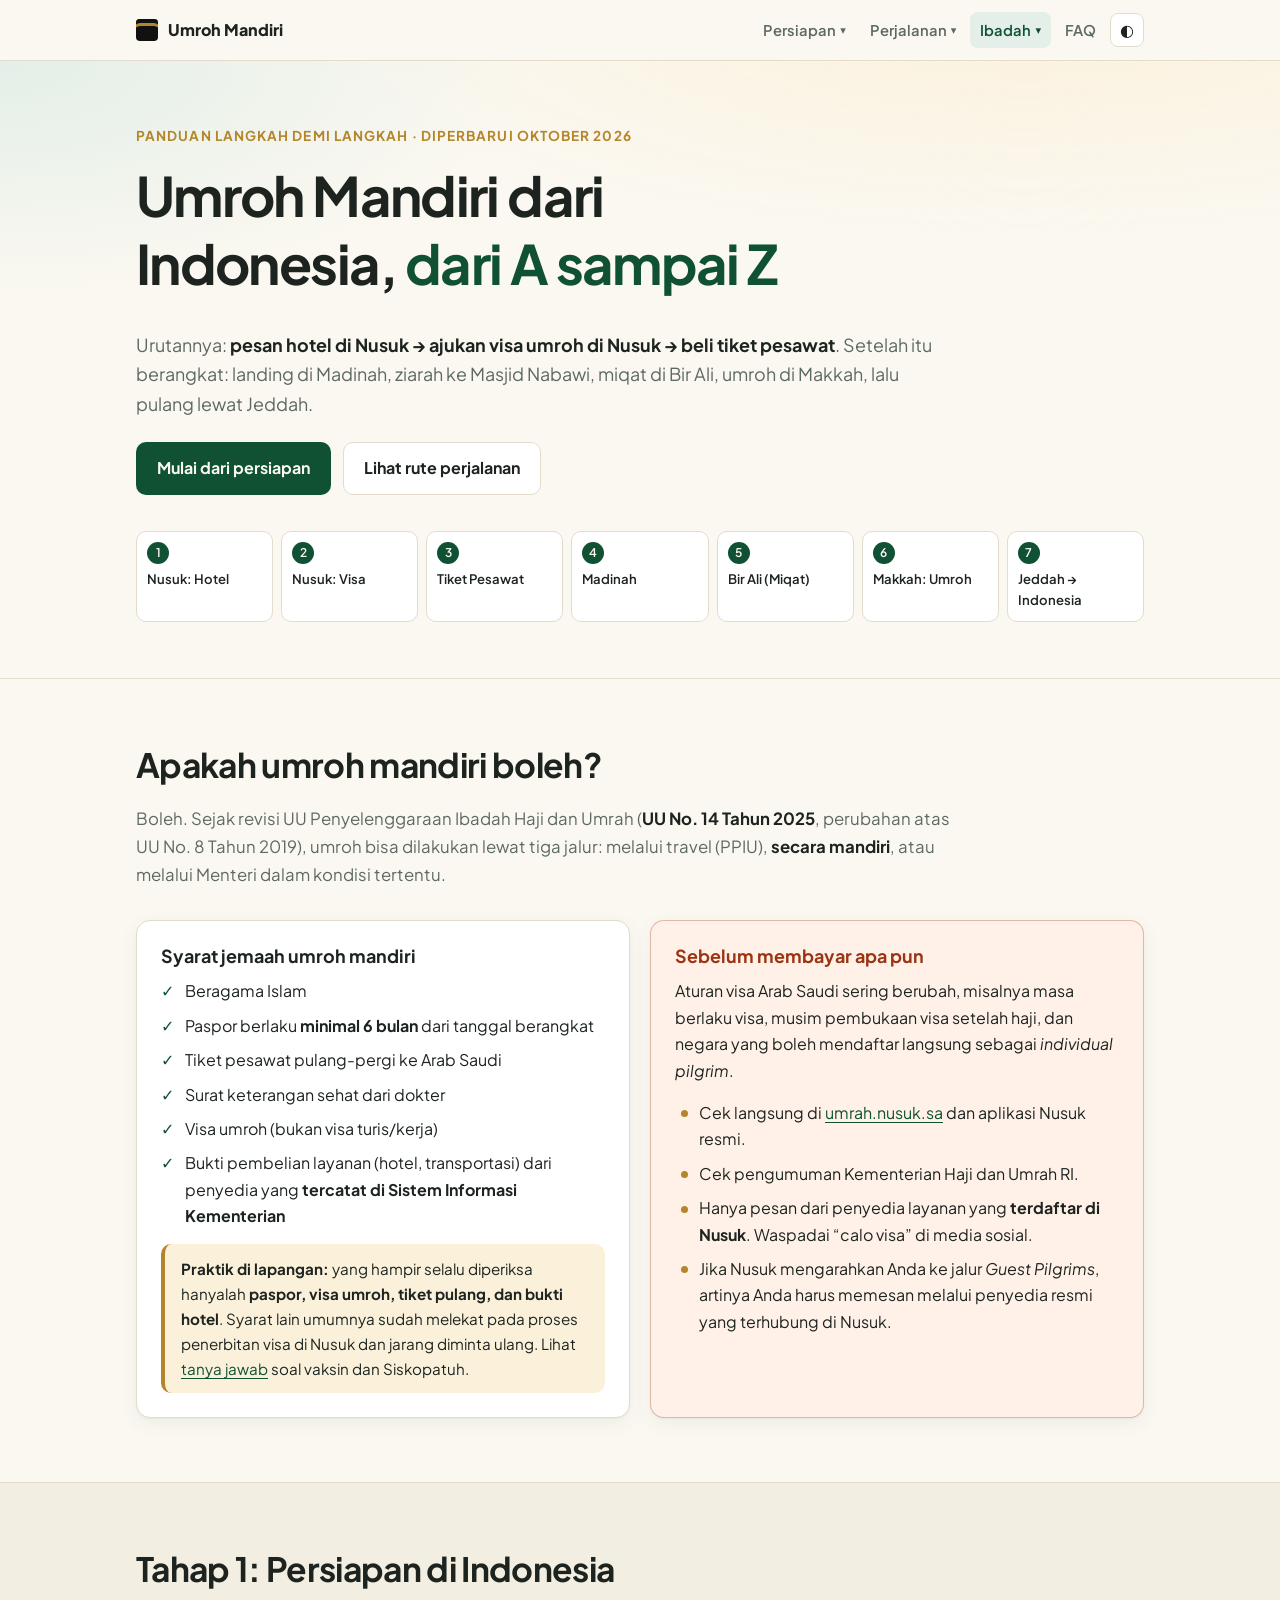
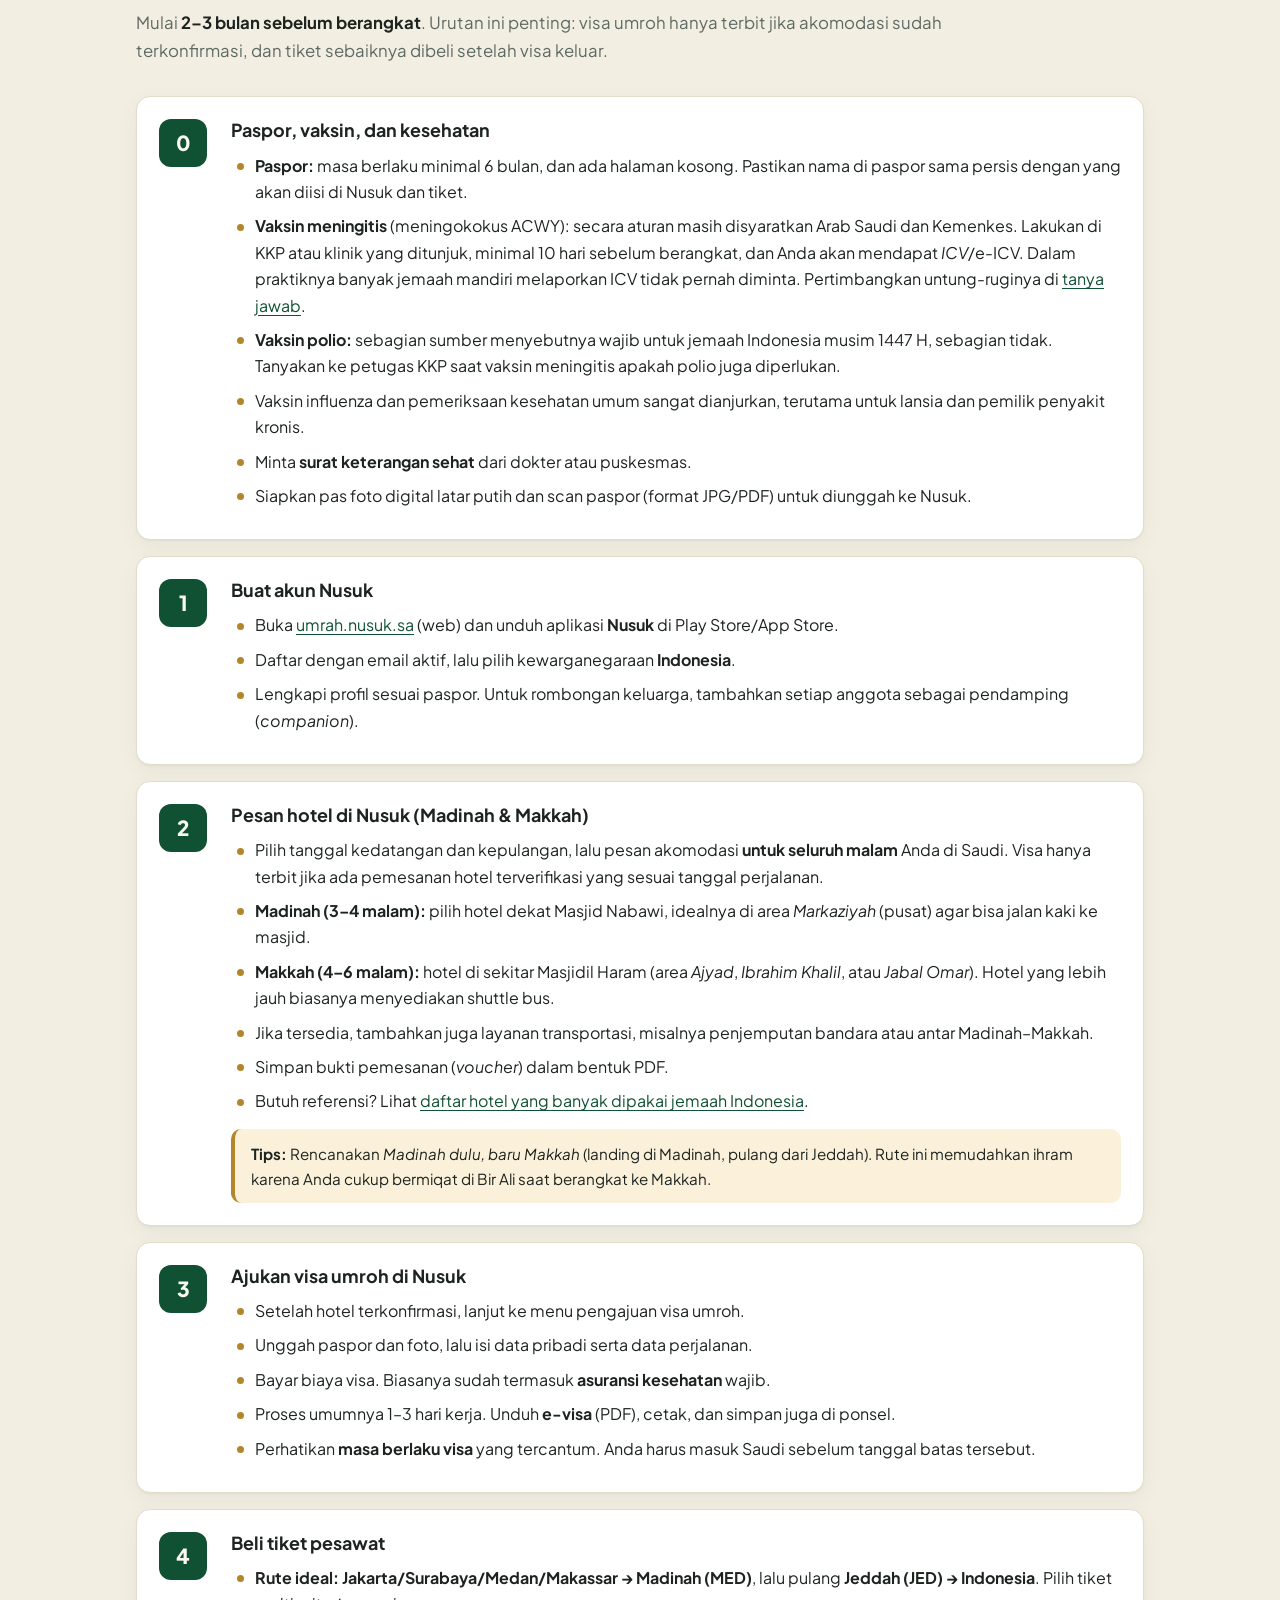
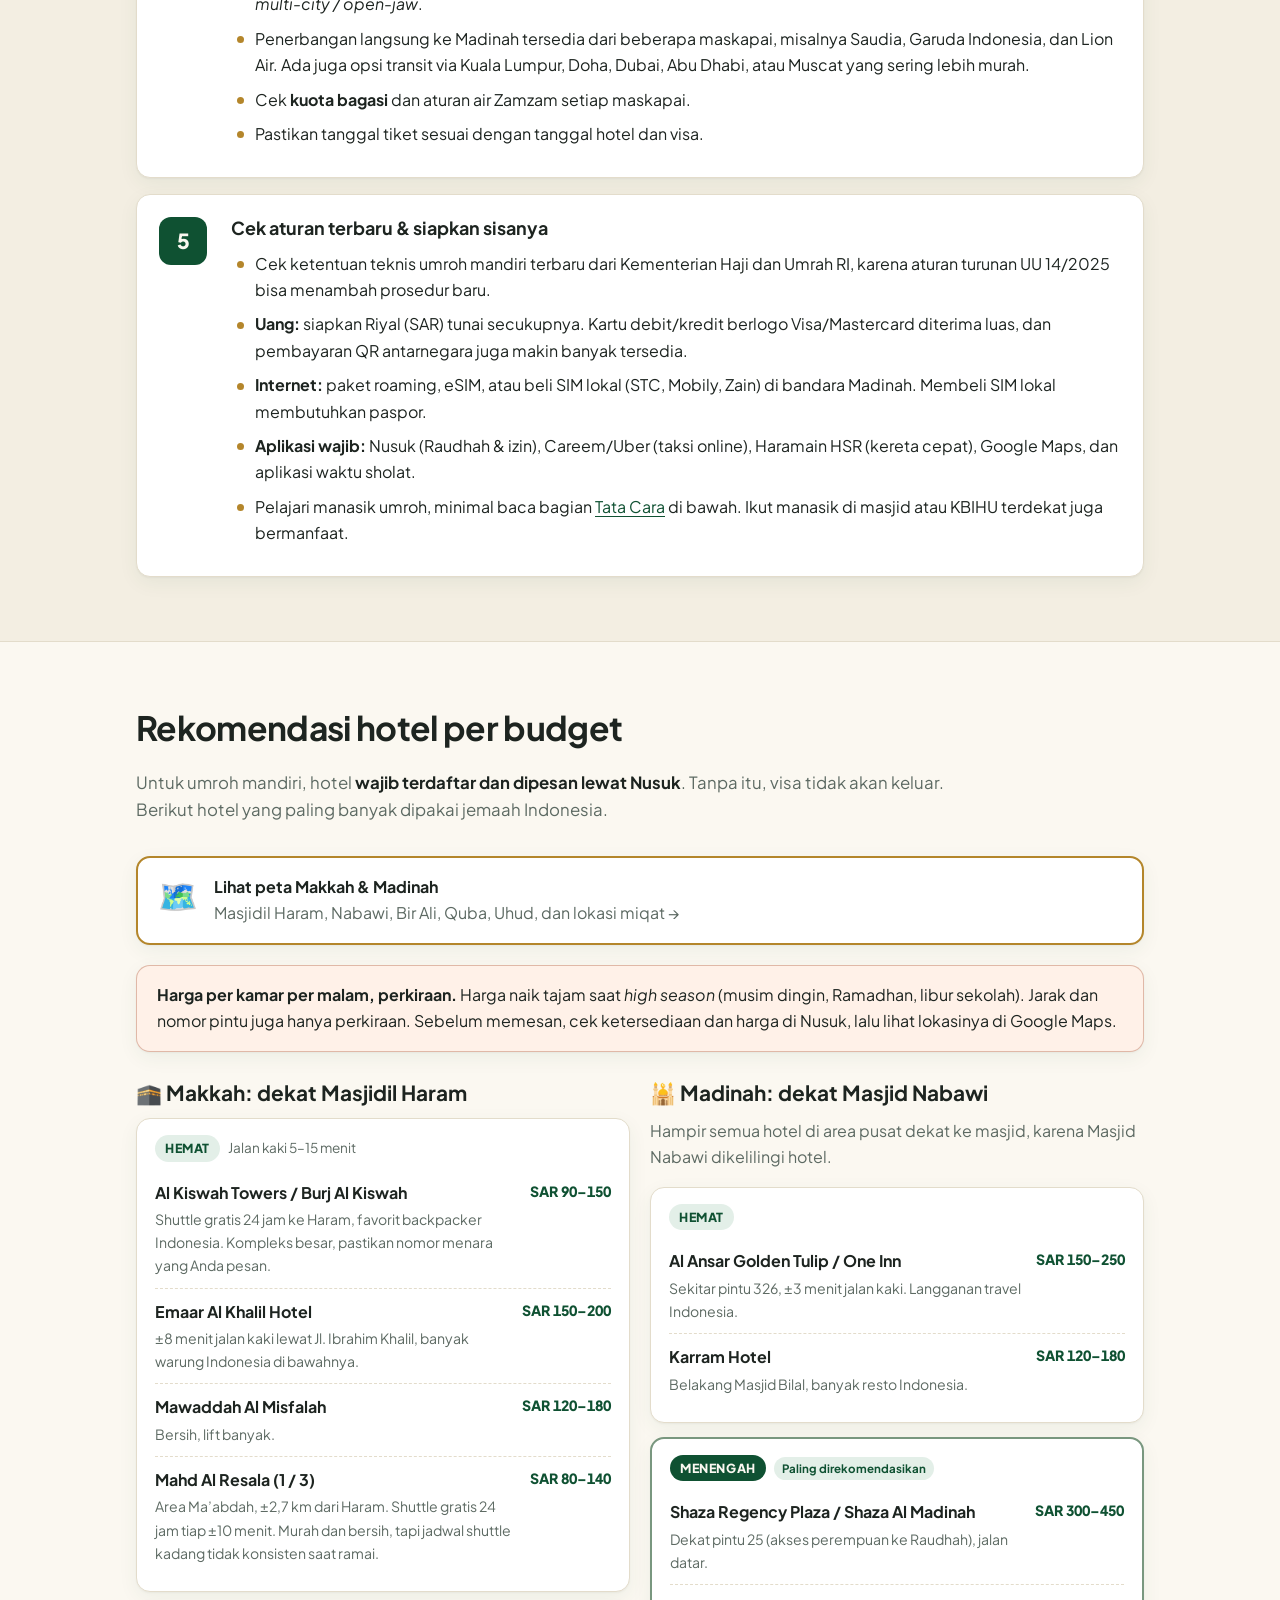
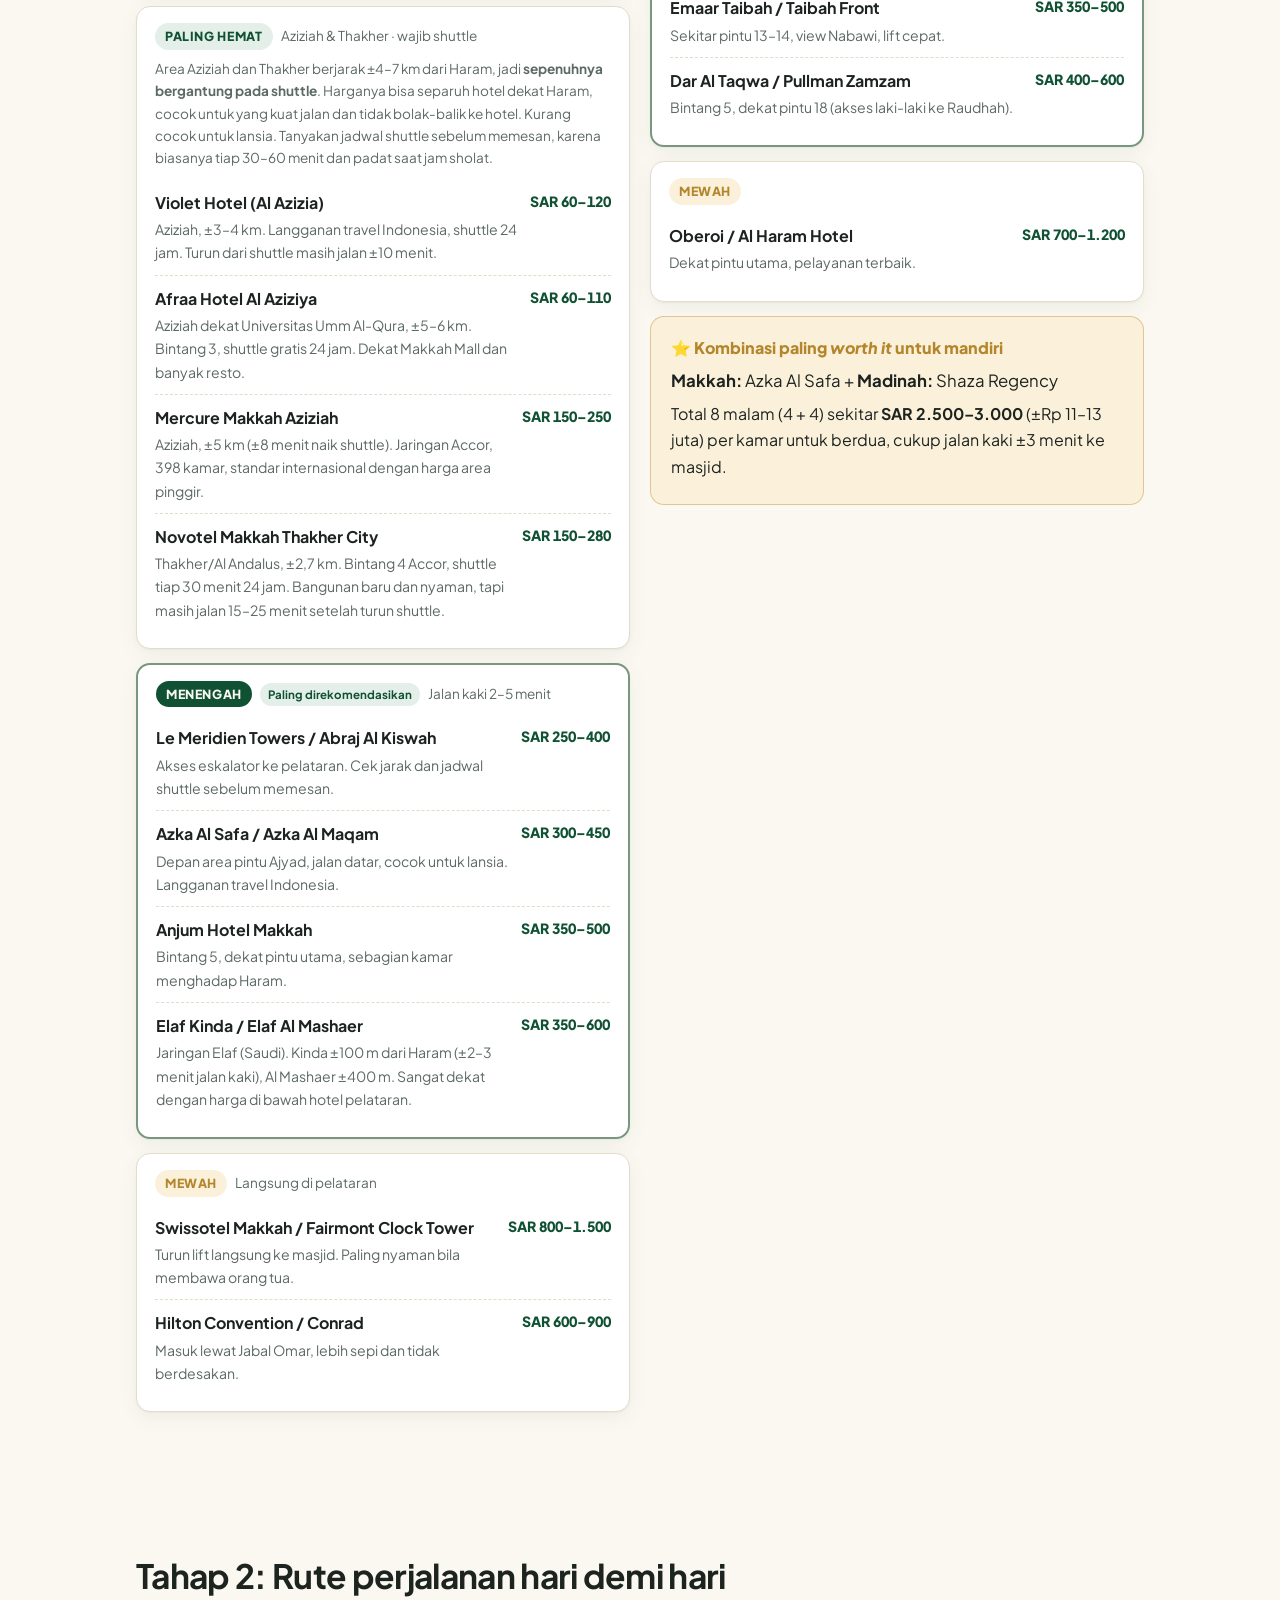
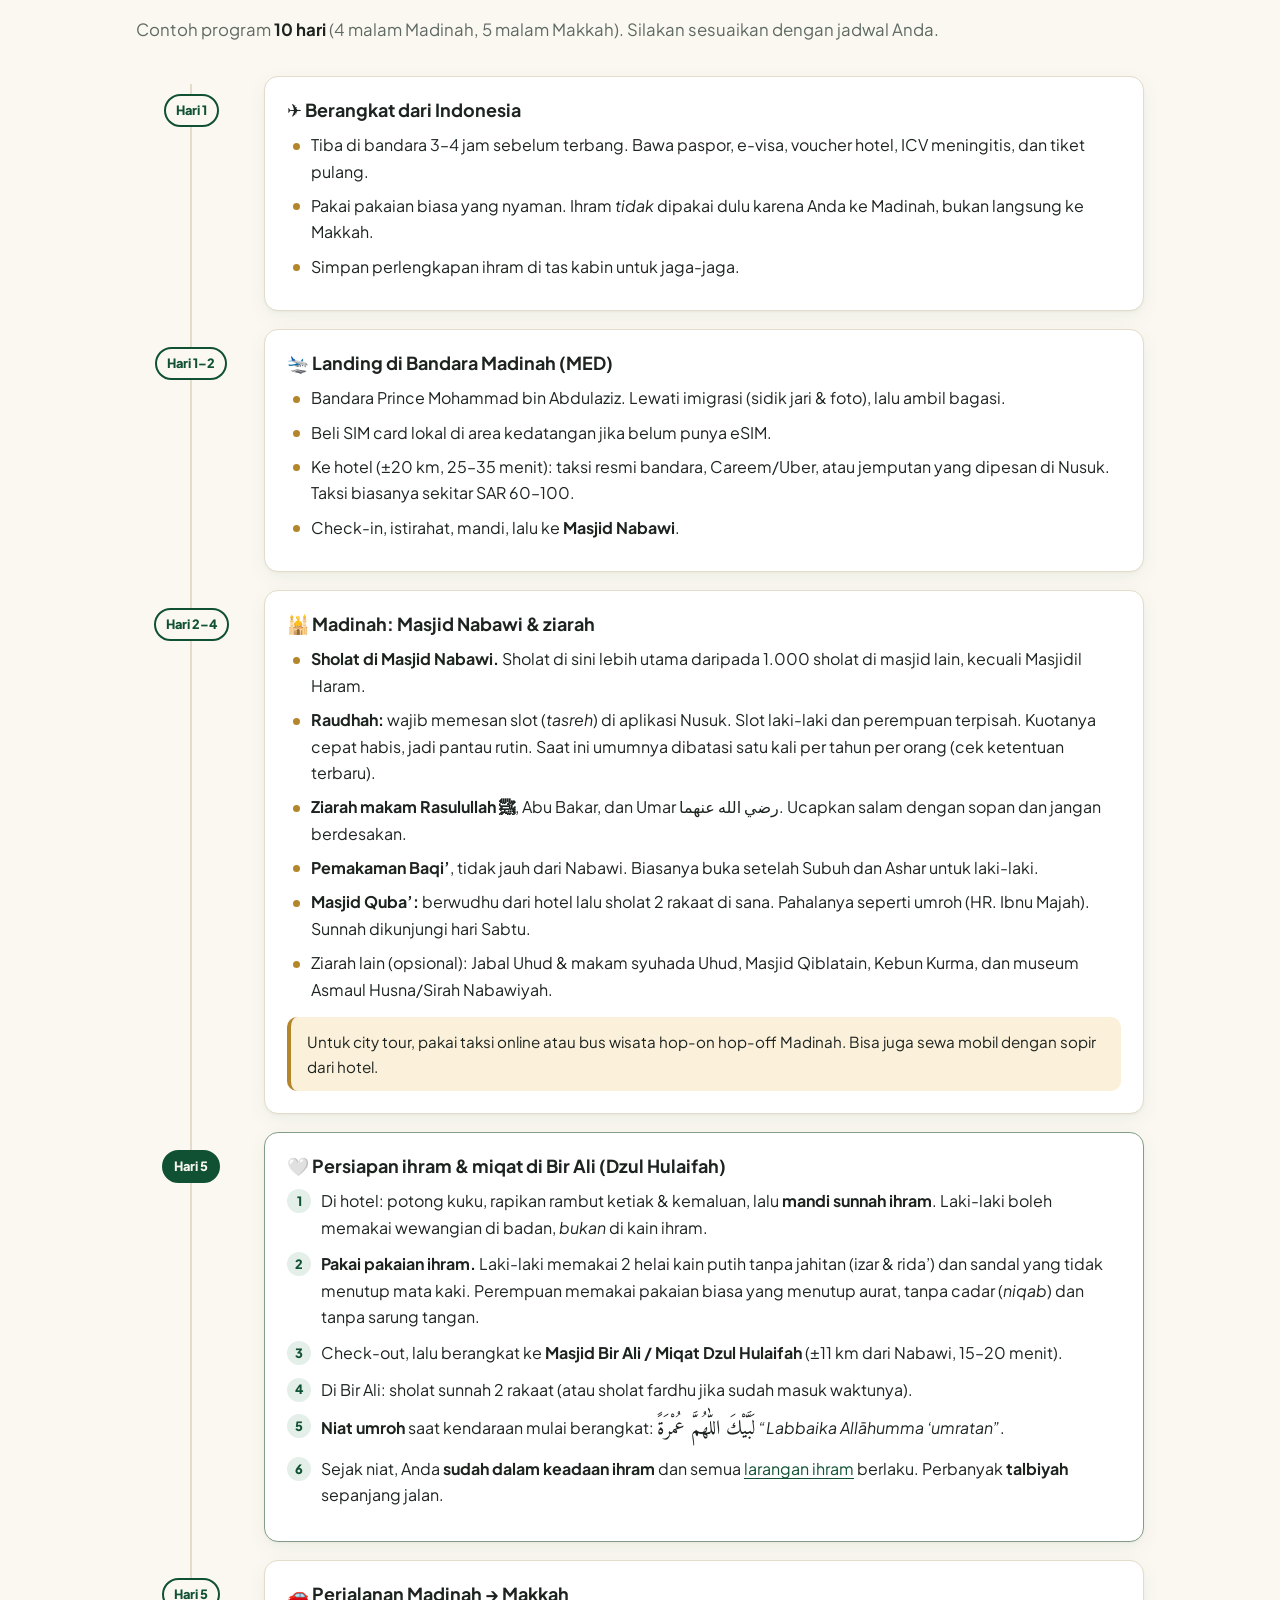
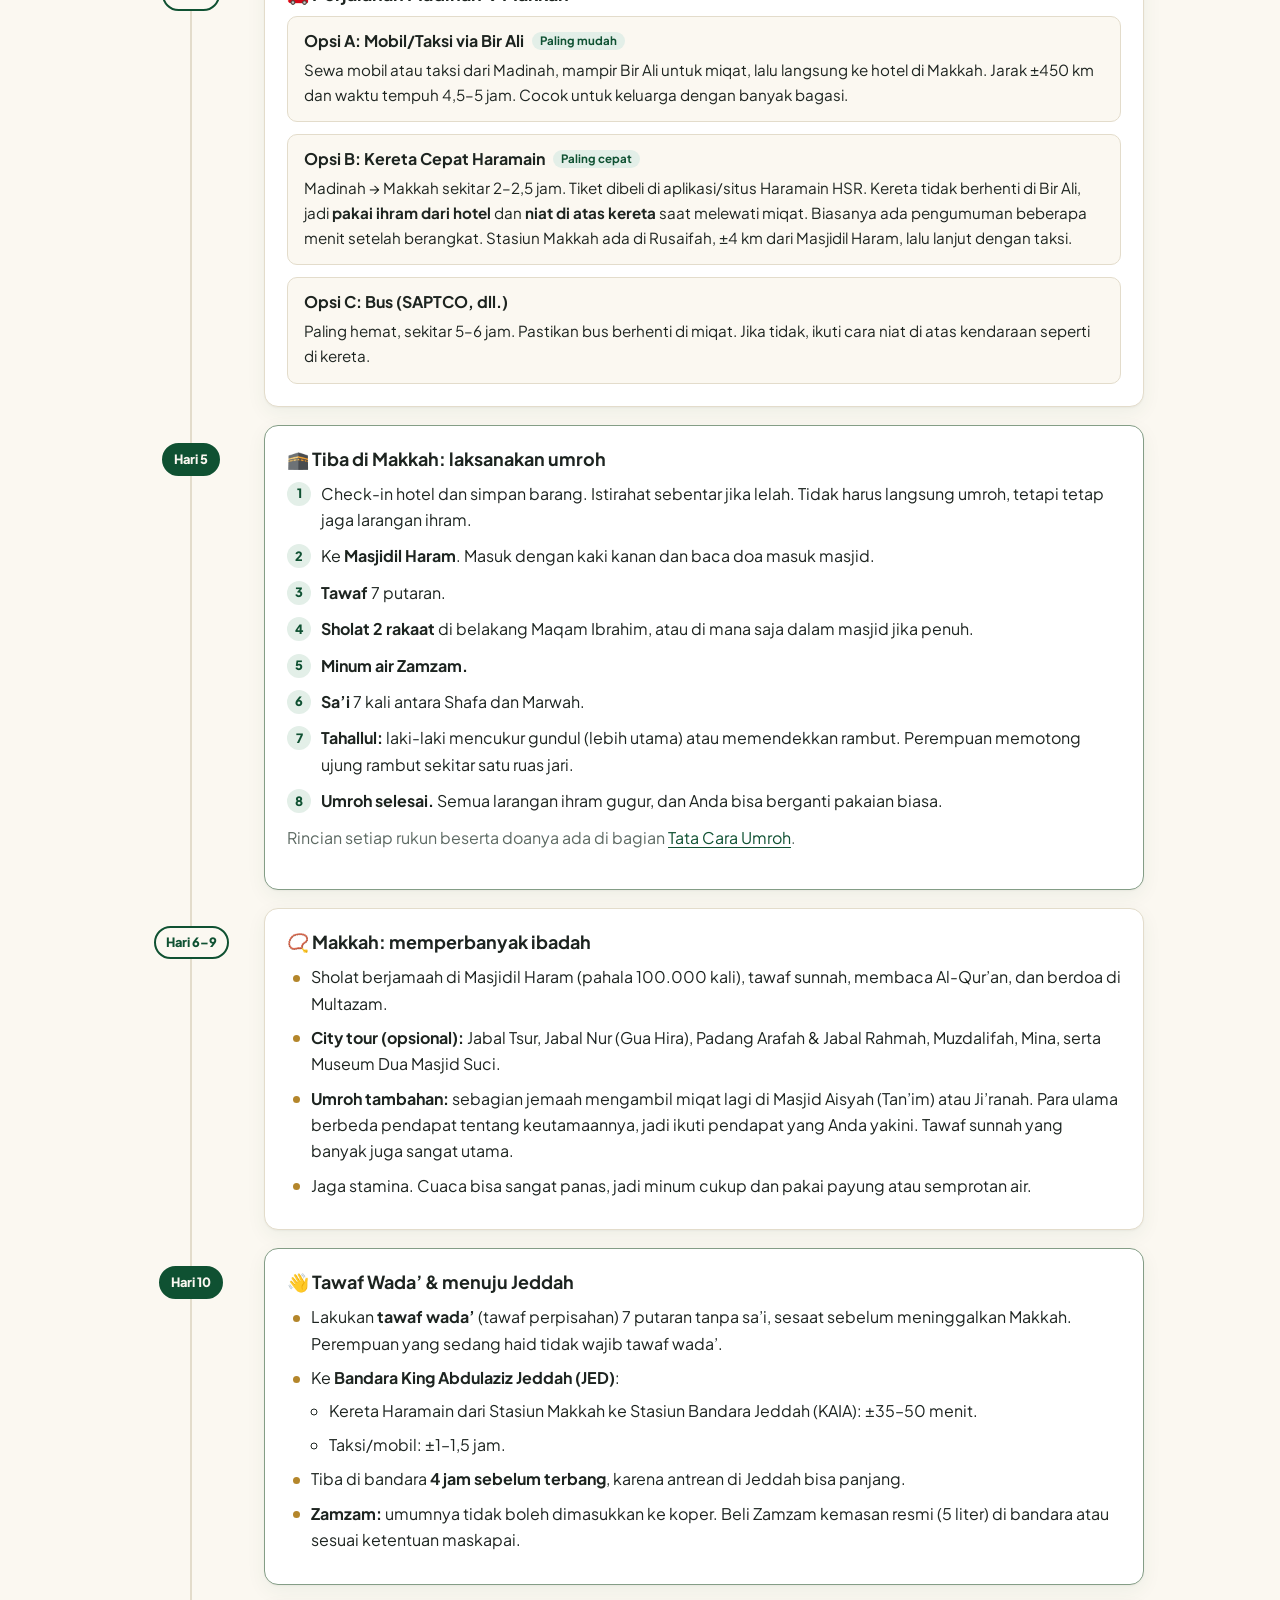
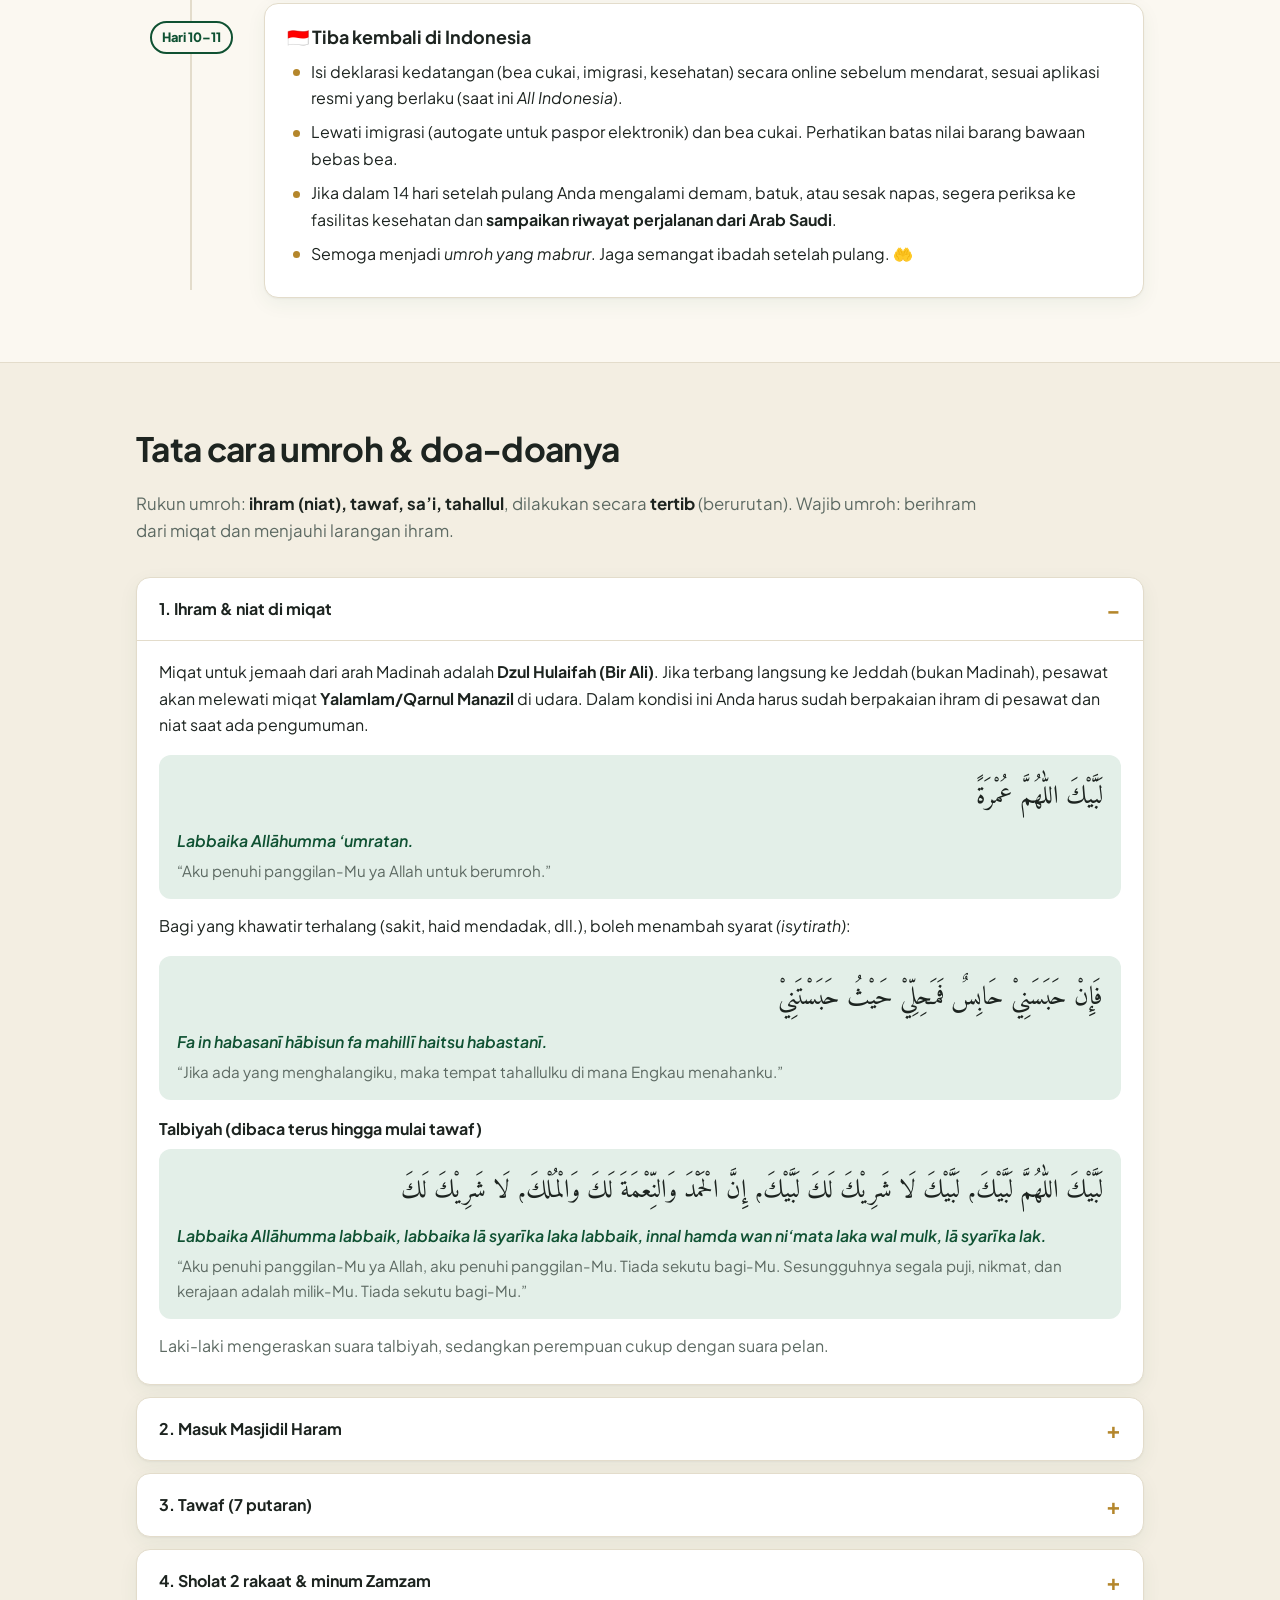
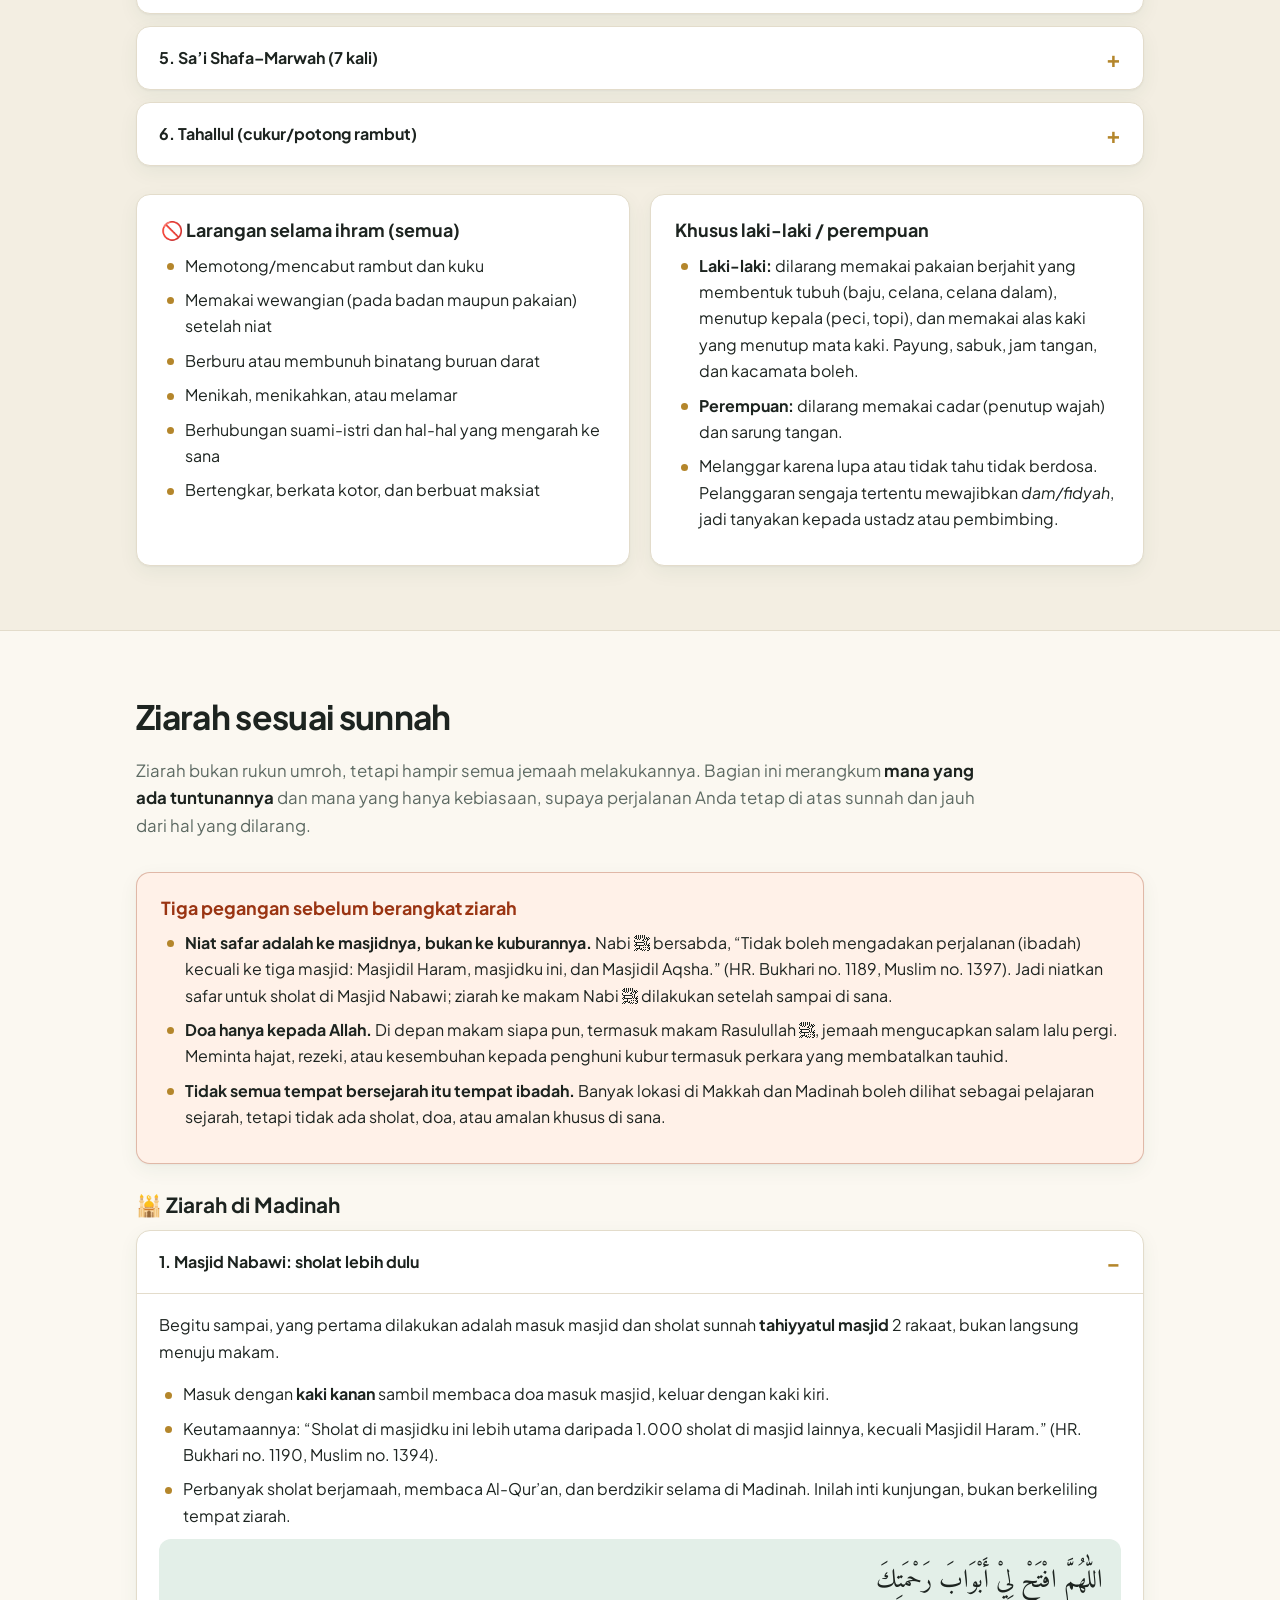
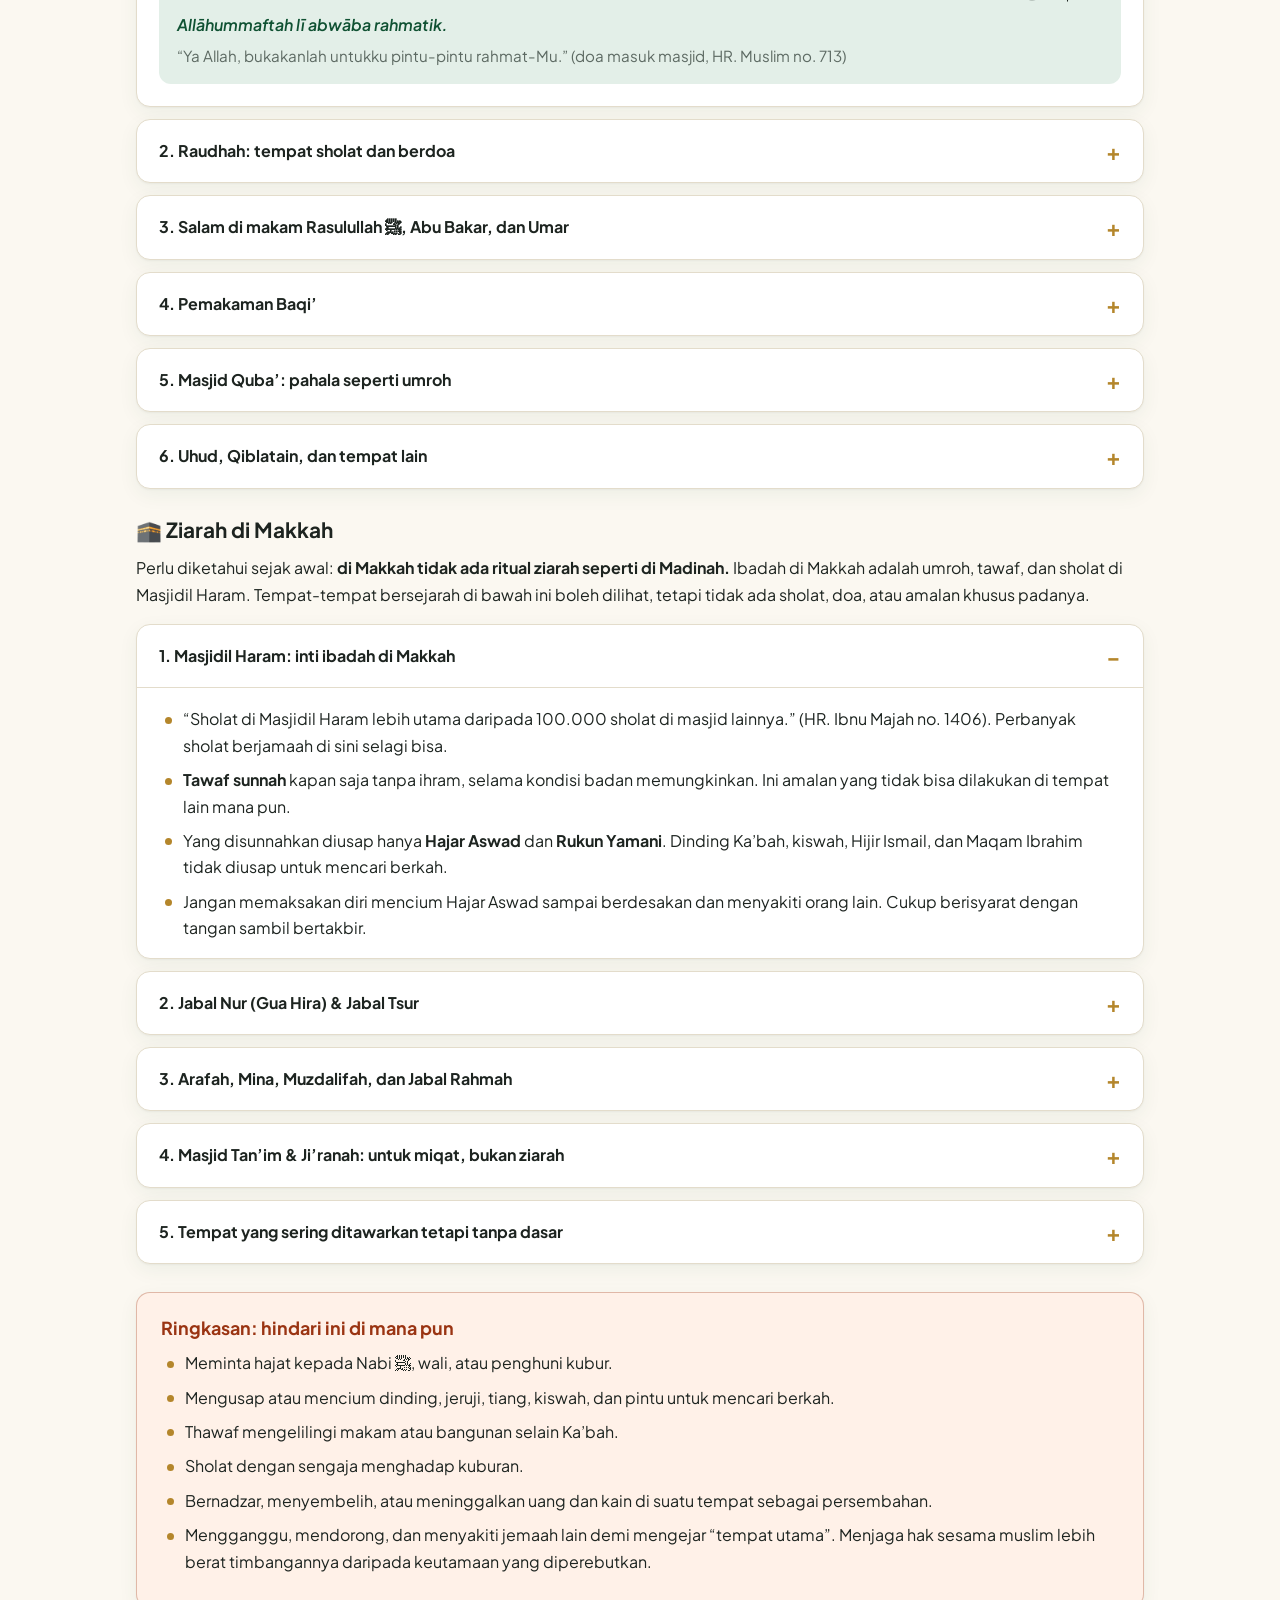
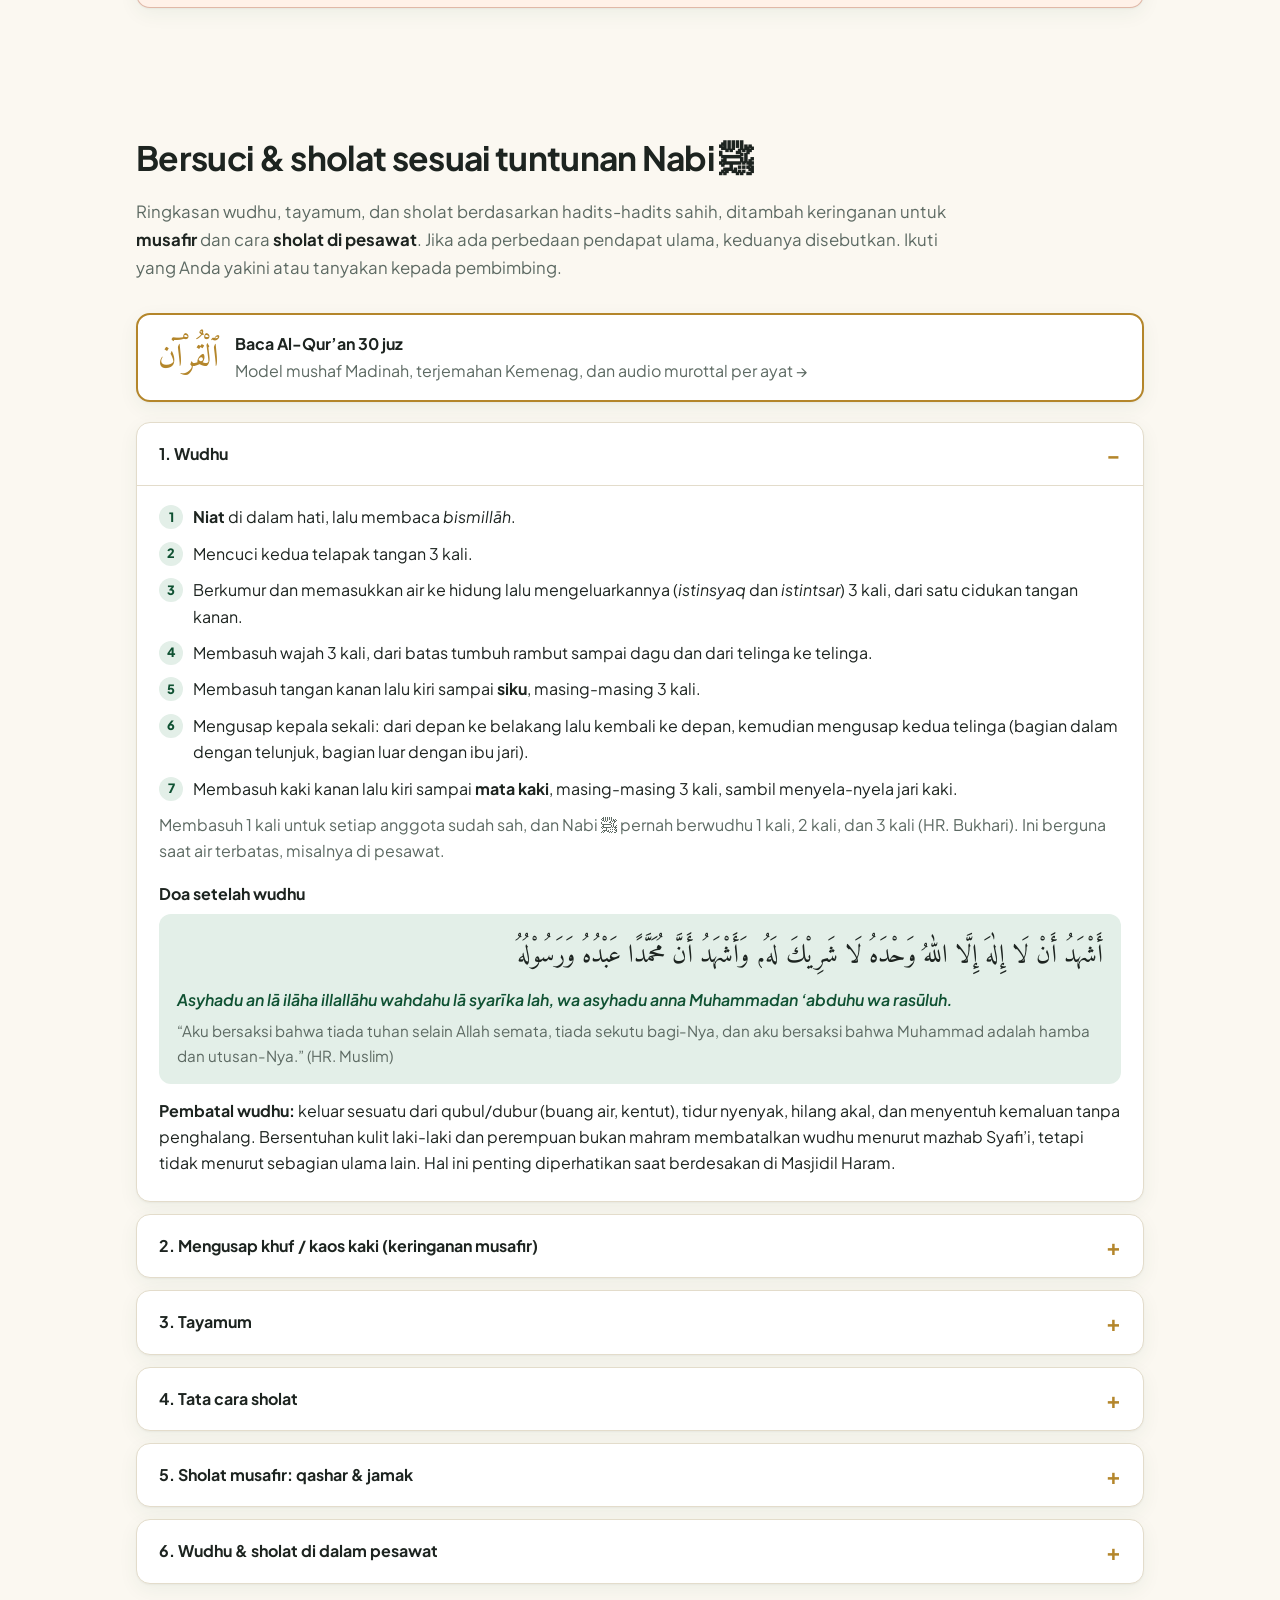
==== commit c31e6e65: "Bedakan syarat tertulis dan praktik di lapangan untuk vaksin & Siskopatuh Co-Authored-By: Claude Opu" ====
--- a/index.html
+++ b/index.html
@@ -8,7 +8,7 @@
   <link rel="preconnect" href="https://fonts.googleapis.com">
   <link rel="preconnect" href="https://fonts.gstatic.com" crossorigin>
   <link href="https://fonts.googleapis.com/css2?family=Amiri:wght@400;700&family=Plus+Jakarta+Sans:wght@400;500;600;700;800&display=swap" rel="stylesheet">
-  <link rel="stylesheet" href="style.css?v=20261105">
+  <link rel="stylesheet" href="style.css?v=20261105b">
   <link rel="icon" href="data:image/svg+xml,<svg xmlns='http://www.w3.org/2000/svg' viewBox='0 0 64 64'><rect width='64' height='64' rx='14' fill='%230f5132'/><rect x='18' y='20' width='28' height='28' fill='%23111'/><rect x='18' y='26' width='28' height='4' fill='%23d4a94a'/></svg>">
 </head>
 <body>
@@ -95,6 +95,7 @@
             <li>Visa umroh (bukan visa turis/kerja)</li>
             <li>Bukti pembelian layanan (hotel, transportasi) dari penyedia yang <strong>tercatat di Sistem Informasi Kementerian</strong></li>
           </ul>
+          <div class="tip"><strong>Praktik di lapangan:</strong> yang hampir selalu diperiksa hanyalah <strong>paspor, visa umroh, tiket pulang, dan bukti hotel</strong>. Syarat lain umumnya sudah melekat pada proses penerbitan visa di Nusuk dan jarang diminta ulang. Lihat <a href="#faq">tanya jawab</a> soal vaksin dan Siskopatuh.</div>
         </div>
         <div class="card card-warn">
           <h3>Sebelum membayar apa pun</h3>
@@ -123,7 +124,7 @@
             <h3>Paspor, vaksin, dan kesehatan</h3>
             <ul class="dots">
               <li><strong>Paspor:</strong> masa berlaku minimal 6 bulan, dan ada halaman kosong. Pastikan nama di paspor sama persis dengan yang akan diisi di Nusuk dan tiket.</li>
-              <li><strong>Vaksin meningitis</strong> (meningokokus ACWY): lakukan di KKP atau klinik yang ditunjuk. Anda akan mendapat <em>ICV</em> (International Certificate of Vaccination). Lakukan minimal 10 hari sebelum berangkat.</li>
+              <li><strong>Vaksin meningitis</strong> (meningokokus ACWY): secara aturan masih disyaratkan Arab Saudi dan Kemenkes. Lakukan di KKP atau klinik yang ditunjuk, minimal 10 hari sebelum berangkat, dan Anda akan mendapat <em>ICV</em>/e-ICV. Dalam praktiknya banyak jemaah mandiri melaporkan ICV tidak pernah diminta. Pertimbangkan untung-ruginya di <a href="#faq">tanya jawab</a>.</li>
               <li><strong>Vaksin polio:</strong> sebagian sumber menyebutnya wajib untuk jemaah Indonesia musim 1447 H, sebagian tidak. Tanyakan ke petugas KKP saat vaksin meningitis apakah polio juga diperlukan.</li>
               <li>Vaksin influenza dan pemeriksaan kesehatan umum sangat dianjurkan, terutama untuk lansia dan pemilik penyakit kronis.</li>
               <li>Minta <strong>surat keterangan sehat</strong> dari dokter atau puskesmas.</li>
@@ -1113,6 +1114,21 @@
       <h2>Tanya jawab & tips</h2>
       <div class="accordion">
         <details>
+          <summary>Apakah vaksin meningitis dan Siskopatuh benar-benar wajib?</summary>
+          <div class="acc-body">
+            <p><strong>Siskopatuh tidak berlaku untuk jemaah mandiri.</strong> Siskopatuh adalah sistem pelaporan bagi <strong>PPIU/PIHK</strong> (travel) untuk mendaftarkan jemaah yang mereka berangkatkan. Jika Anda berangkat sendiri tanpa travel, tidak ada PPIU yang melaporkan Anda dan Anda tidak perlu membuat akun apa pun di sana. Yang diminta undang-undang adalah layanan Anda dibeli dari penyedia yang tercatat, dan itu sudah terpenuhi saat memesan hotel lewat Nusuk.</p>
+            <p><strong>Vaksin meningitis wajib di atas kertas, tetapi sering tidak diperiksa.</strong> Arab Saudi mensyaratkan vaksin meningokokus ACWY bagi jemaah umroh, dan Kemenkes mensyaratkan ICV bagi yang berangkat dari Indonesia. Namun pemeriksaan ICV di bandara umumnya menyasar rombongan travel. Banyak jemaah mandiri melaporkan tidak pernah diminta menunjukkannya, baik saat berangkat maupun saat tiba di Saudi. Ketiadaan ICV juga tidak menghalangi terbitnya visa umroh di Nusuk.</p>
+            <p>Jadi dalam praktiknya, yang benar-benar diperiksa hanyalah <strong>paspor, visa umroh, tiket pulang, dan bukti hotel</strong>.</p>
+            <p>Sebelum memutuskan melewatkannya, timbang tiga hal berikut:</p>
+            <ul class="dots">
+              <li><strong>Aturan bisa ditegakkan kembali kapan saja</strong> tanpa pemberitahuan, biasanya setelah ada kasus penyakit menular. Risikonya ditolak di konter check-in padahal visa, tiket, dan hotel sudah dibayar.</li>
+              <li><strong>Alasan kesehatannya nyata.</strong> Meningitis menular lewat percikan ludah. Masjidil Haram dan Masjid Nabawi mempertemukan jutaan orang dari puluhan negara dalam ruang yang padat — persis kondisi yang membuat vaksin ini disyaratkan sejak awal.</li>
+              <li><strong>Biayanya kecil dibanding total umroh</strong> (beberapa ratus ribu rupiah) dan sertifikatnya berlaku 3–5 tahun, tergantung jenis vaksinnya. Sekali suntik bisa dipakai untuk beberapa kali perjalanan.</li>
+            </ul>
+            <p class="muted">Keputusan tetap di tangan Anda. Yang perlu dipahami: tidak diperiksa bukan berarti tidak disyaratkan, dan yang menanggung risikonya adalah jemaah itu sendiri.</p>
+          </div>
+        </details>
+        <details>
           <summary>Kenapa sebaiknya ke Madinah dulu, bukan Makkah?</summary>
           <div class="acc-body"><p>Jika ke Madinah dulu, Anda tidak perlu memakai ihram di pesawat. Badan juga bisa beristirahat dan menyesuaikan diri sebelum umroh, lalu miqat di Bir Ali bisa dilakukan dengan tenang. Pulangnya lewat Jeddah yang dekat dengan Makkah, jadi tawaf wada’ bisa dilakukan sesaat sebelum ke bandara.</p></div>
         </details>
@@ -1179,6 +1195,6 @@
   </div>
 </footer>
 
-<script src="script.js?v=20261105"></script>
+<script src="script.js?v=20261105b"></script>
 </body>
 </html>
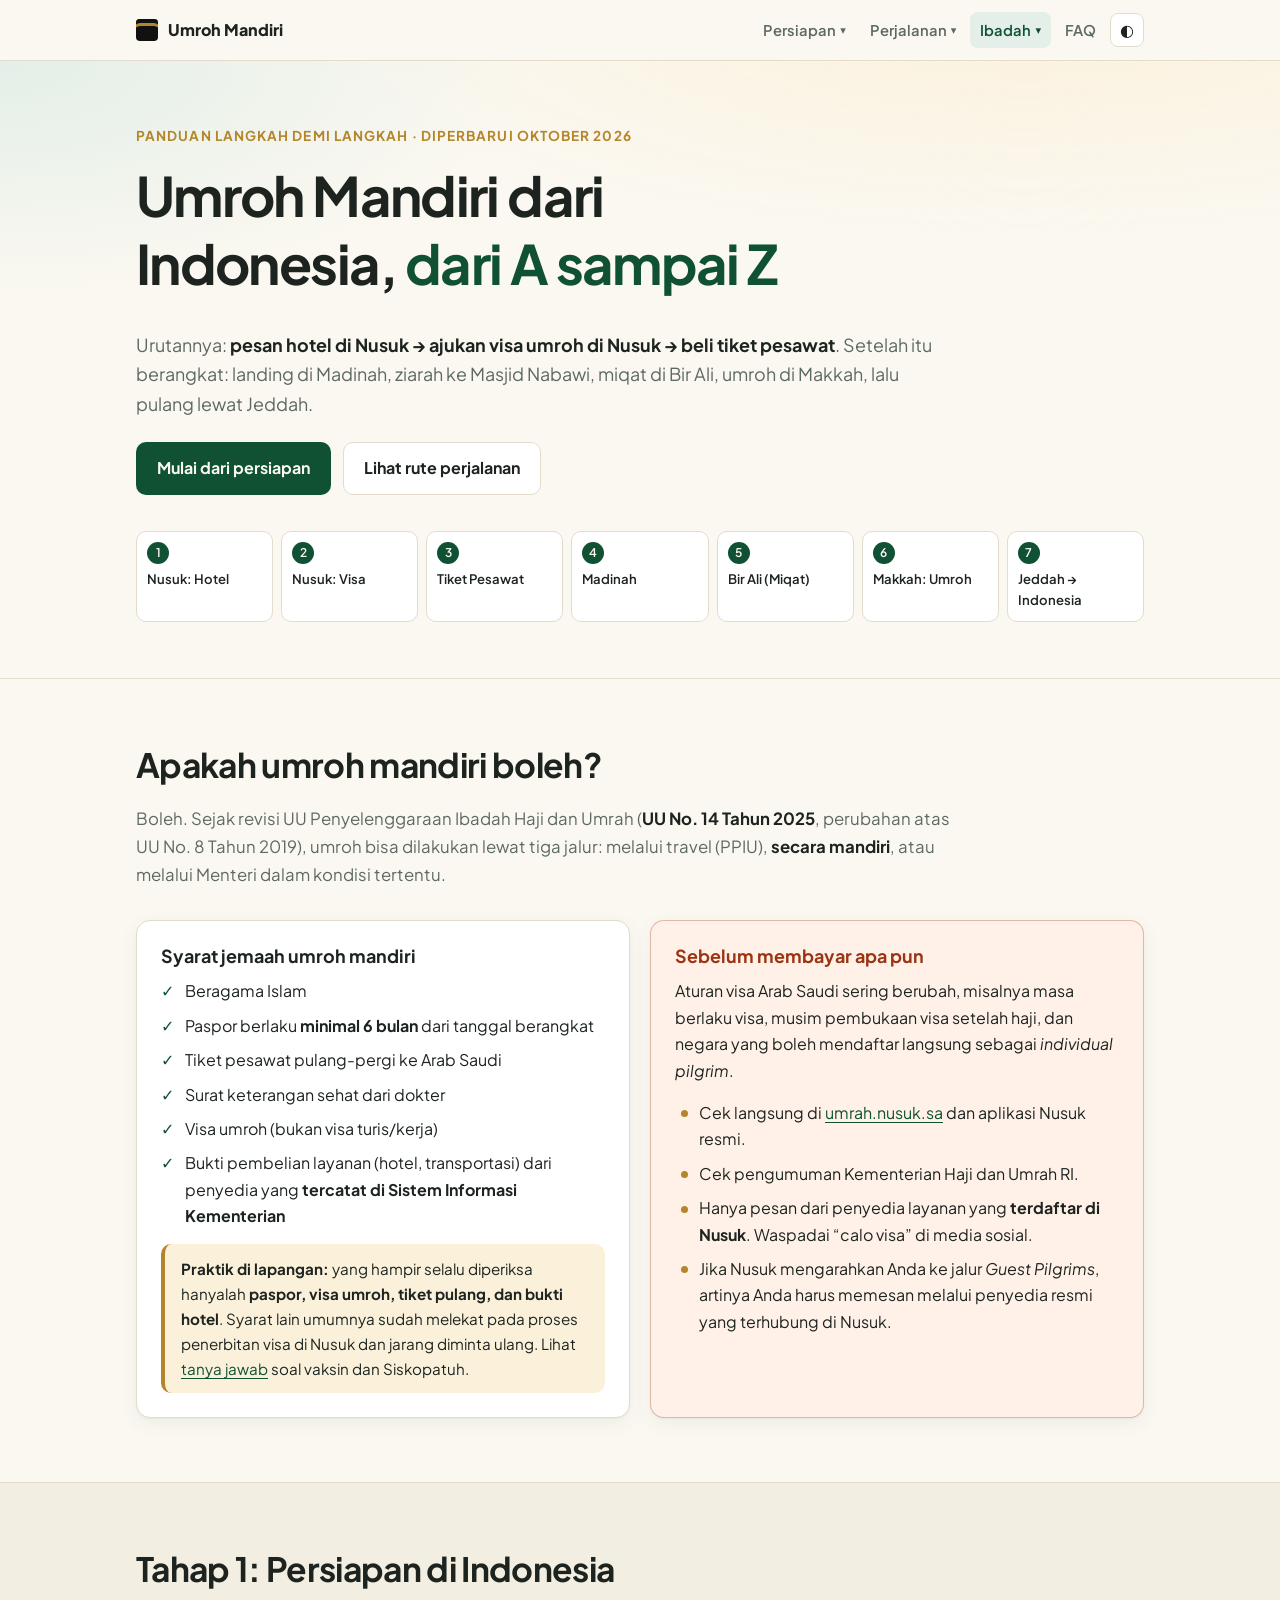
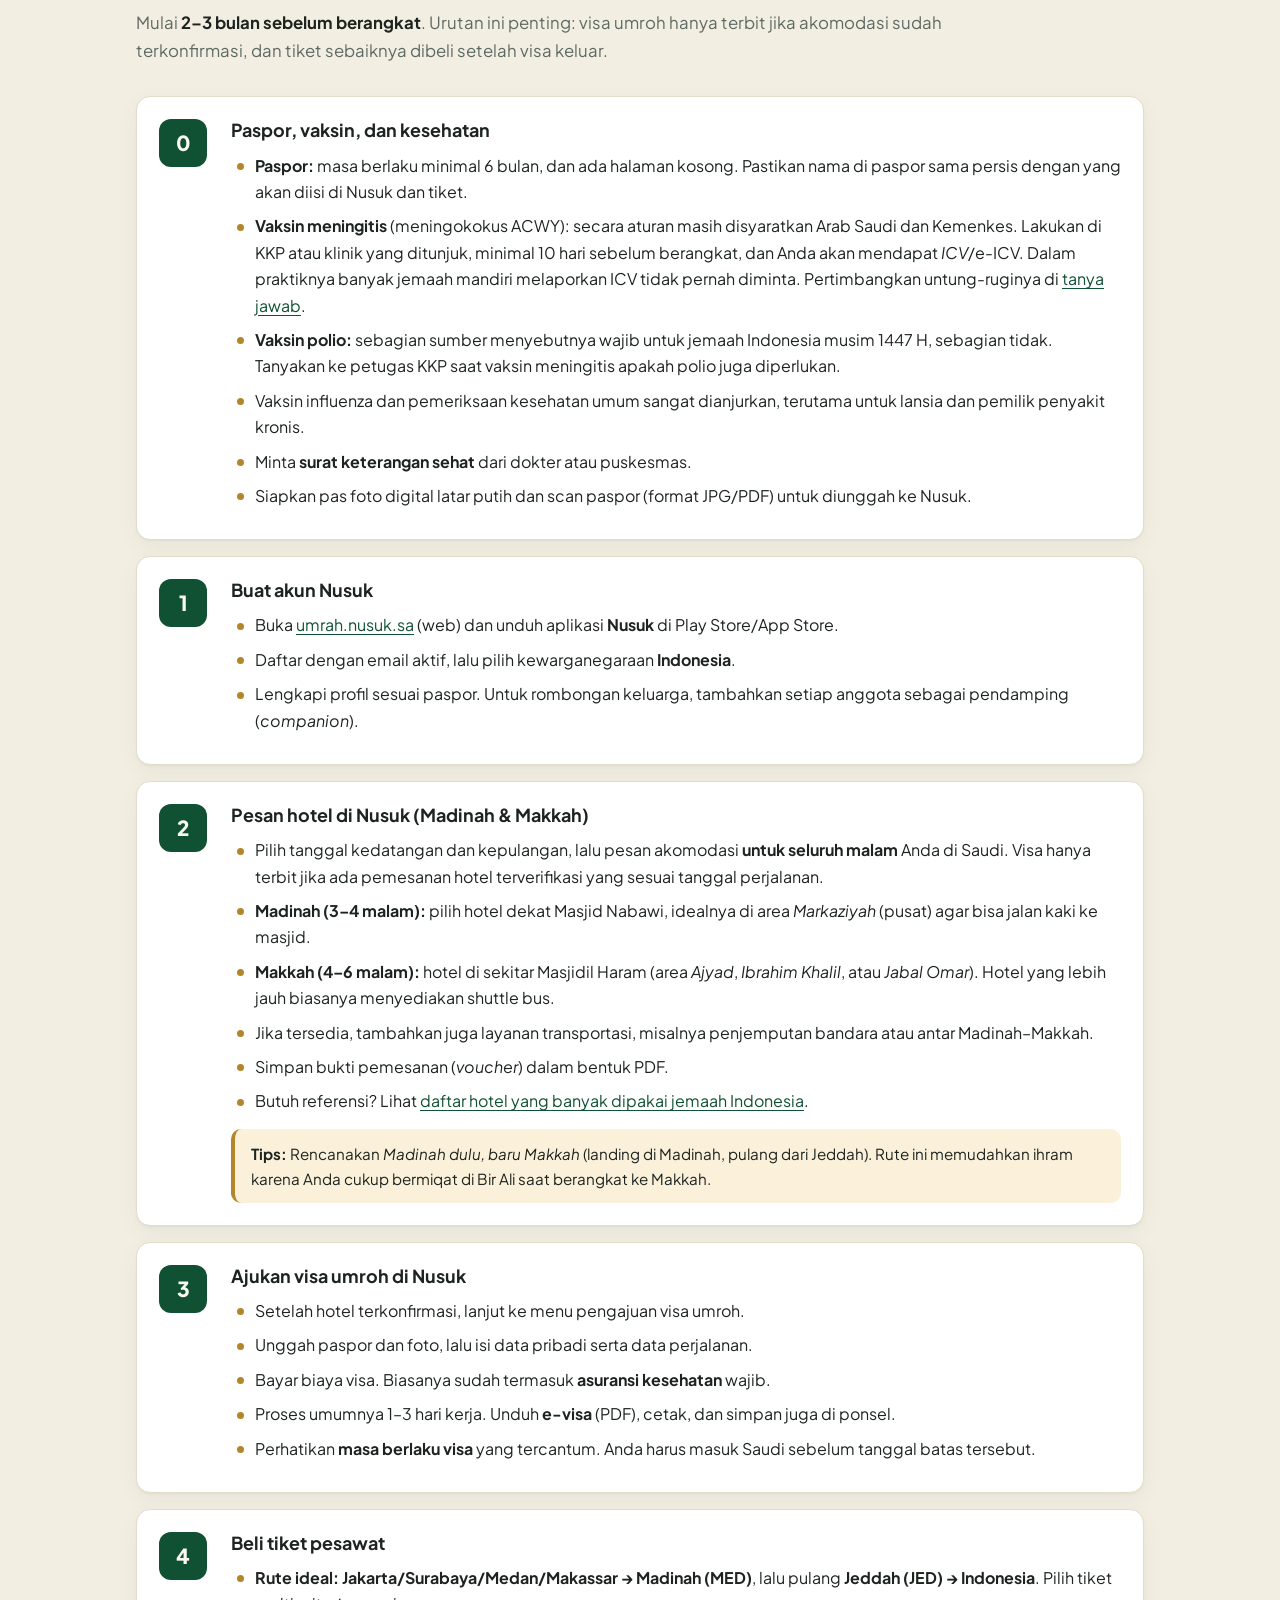
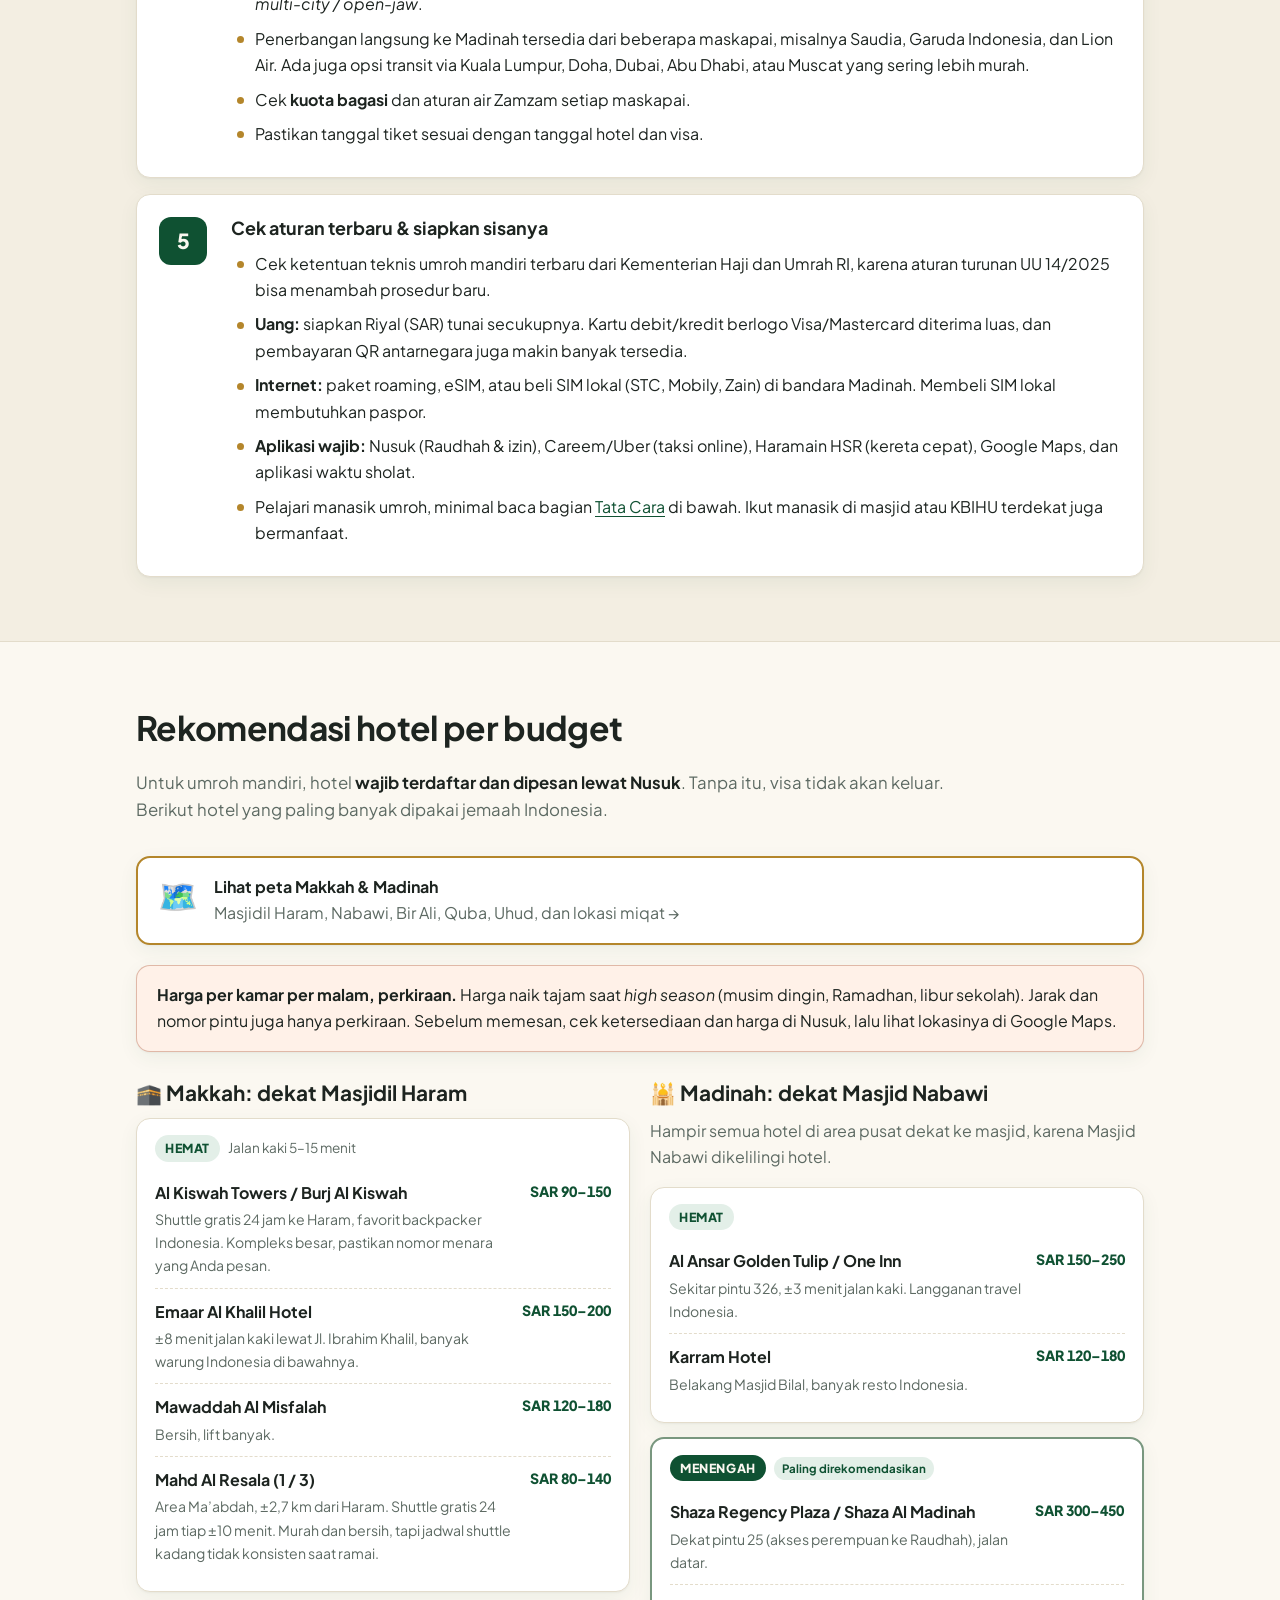
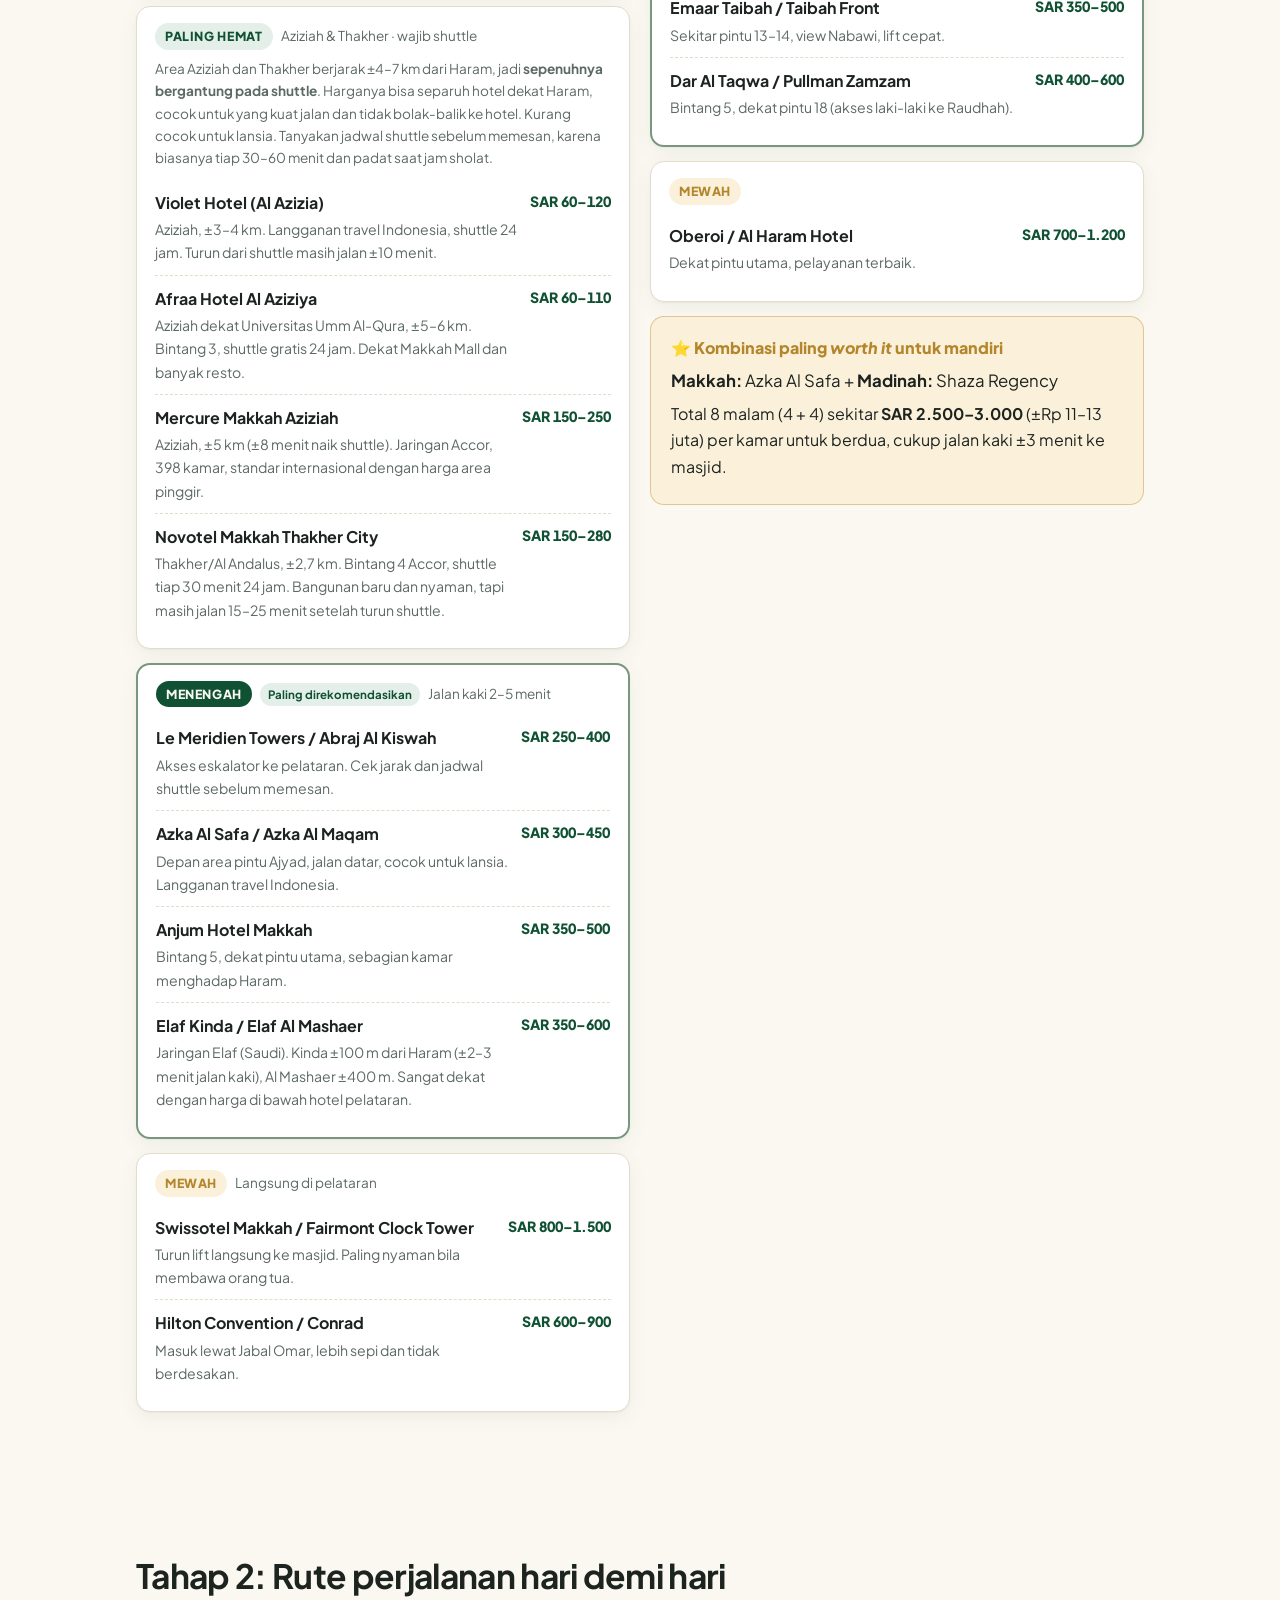
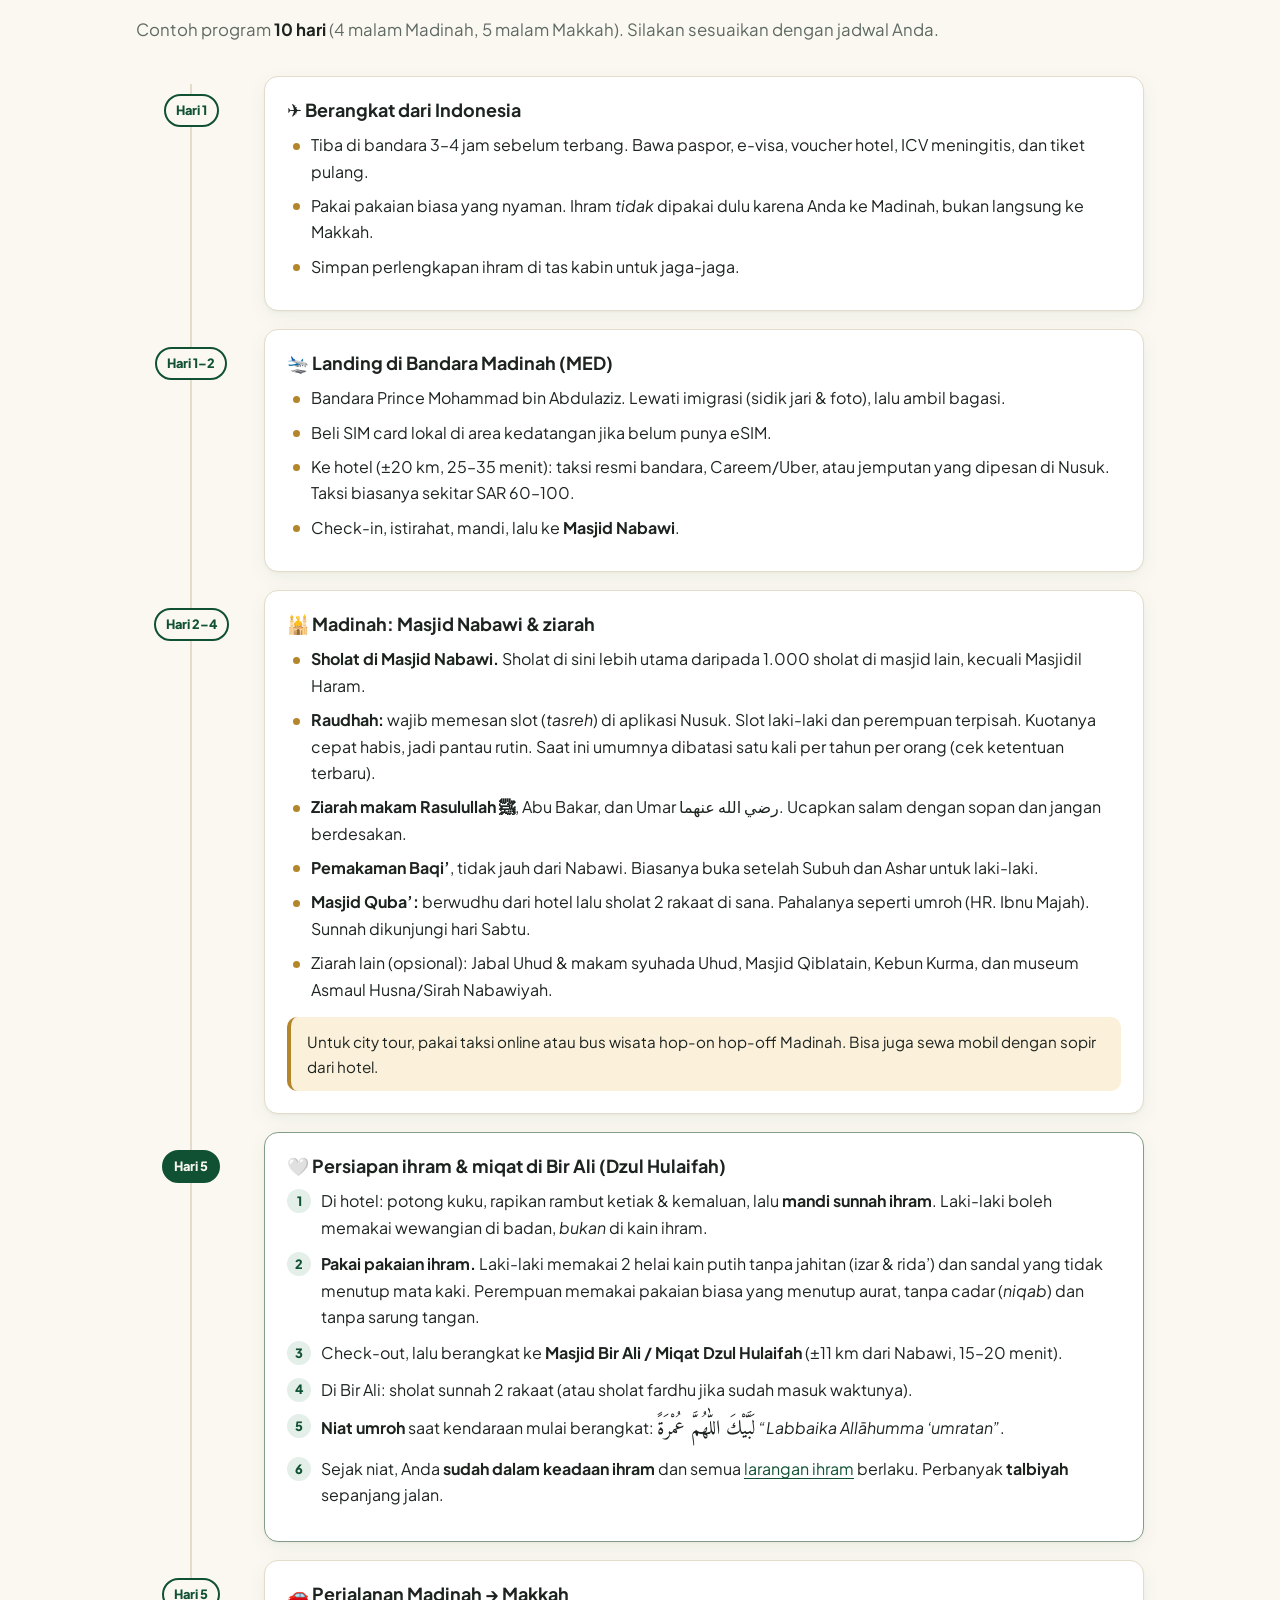
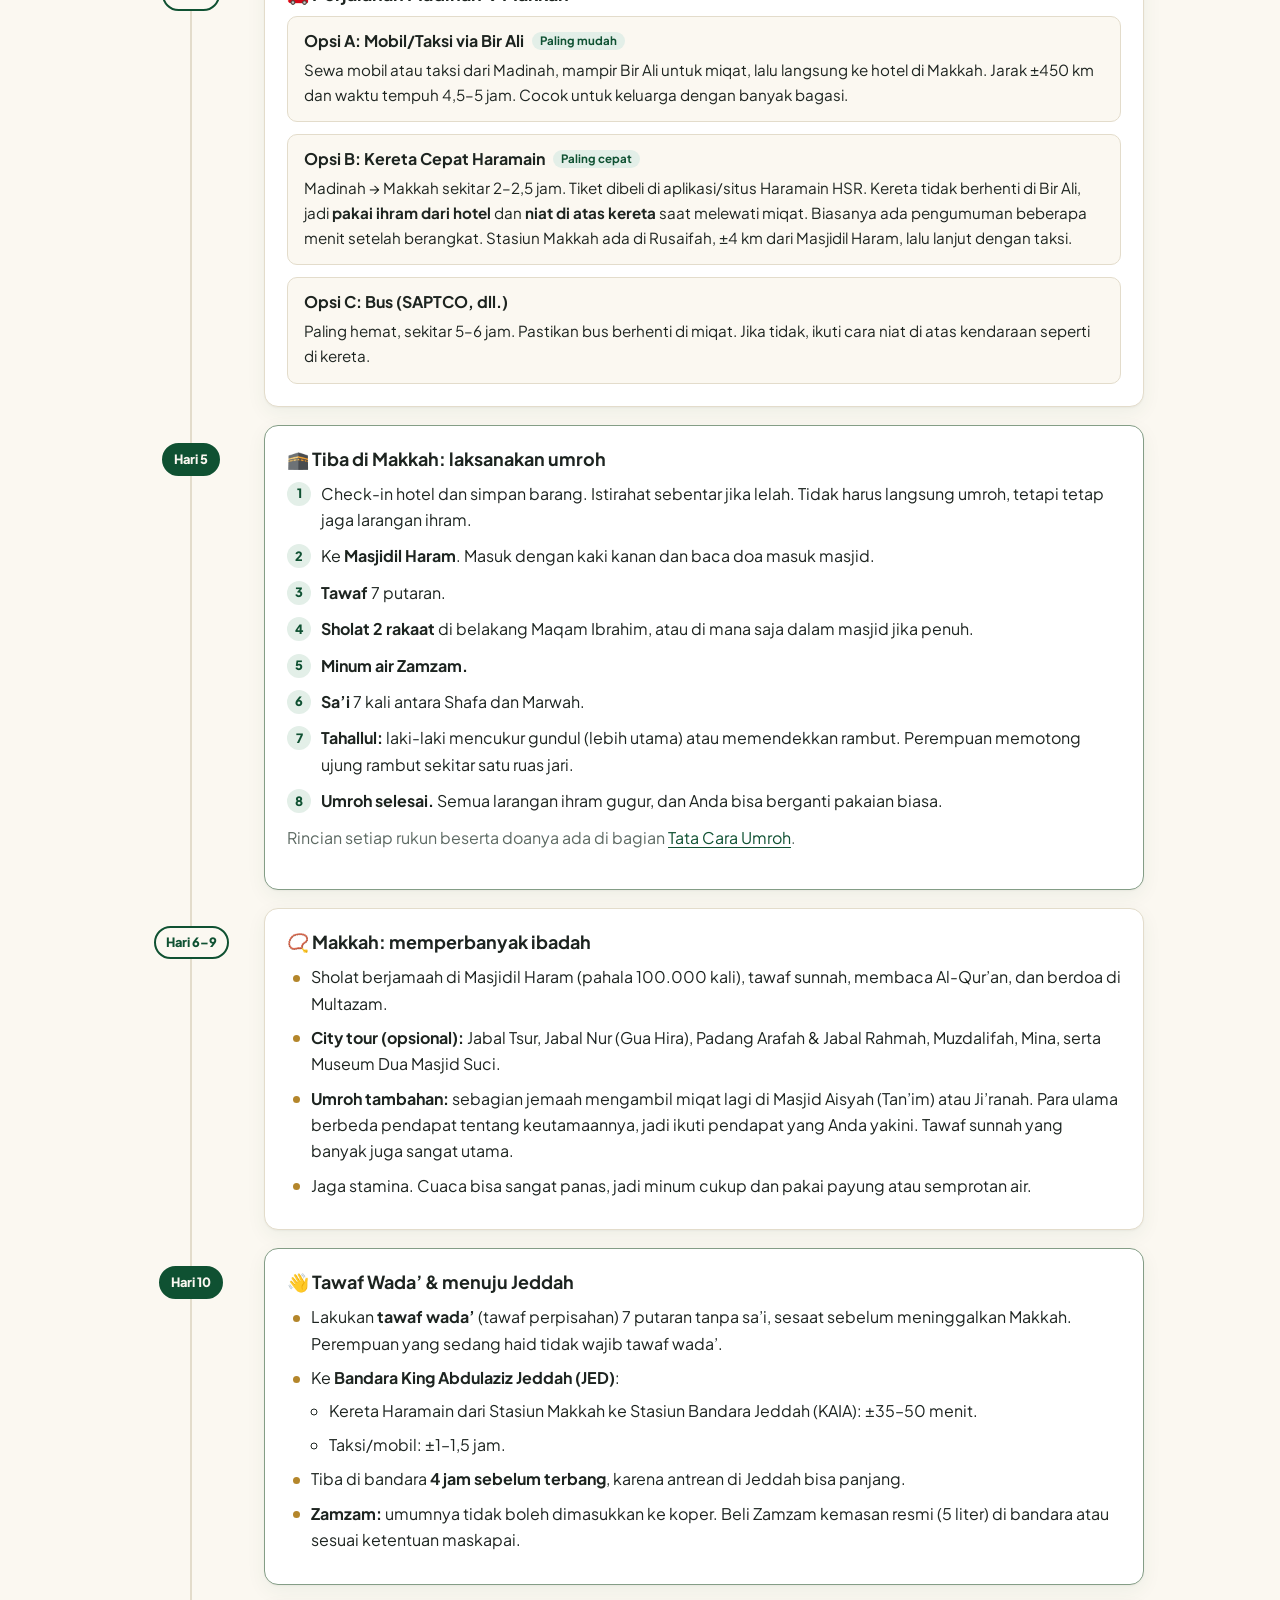
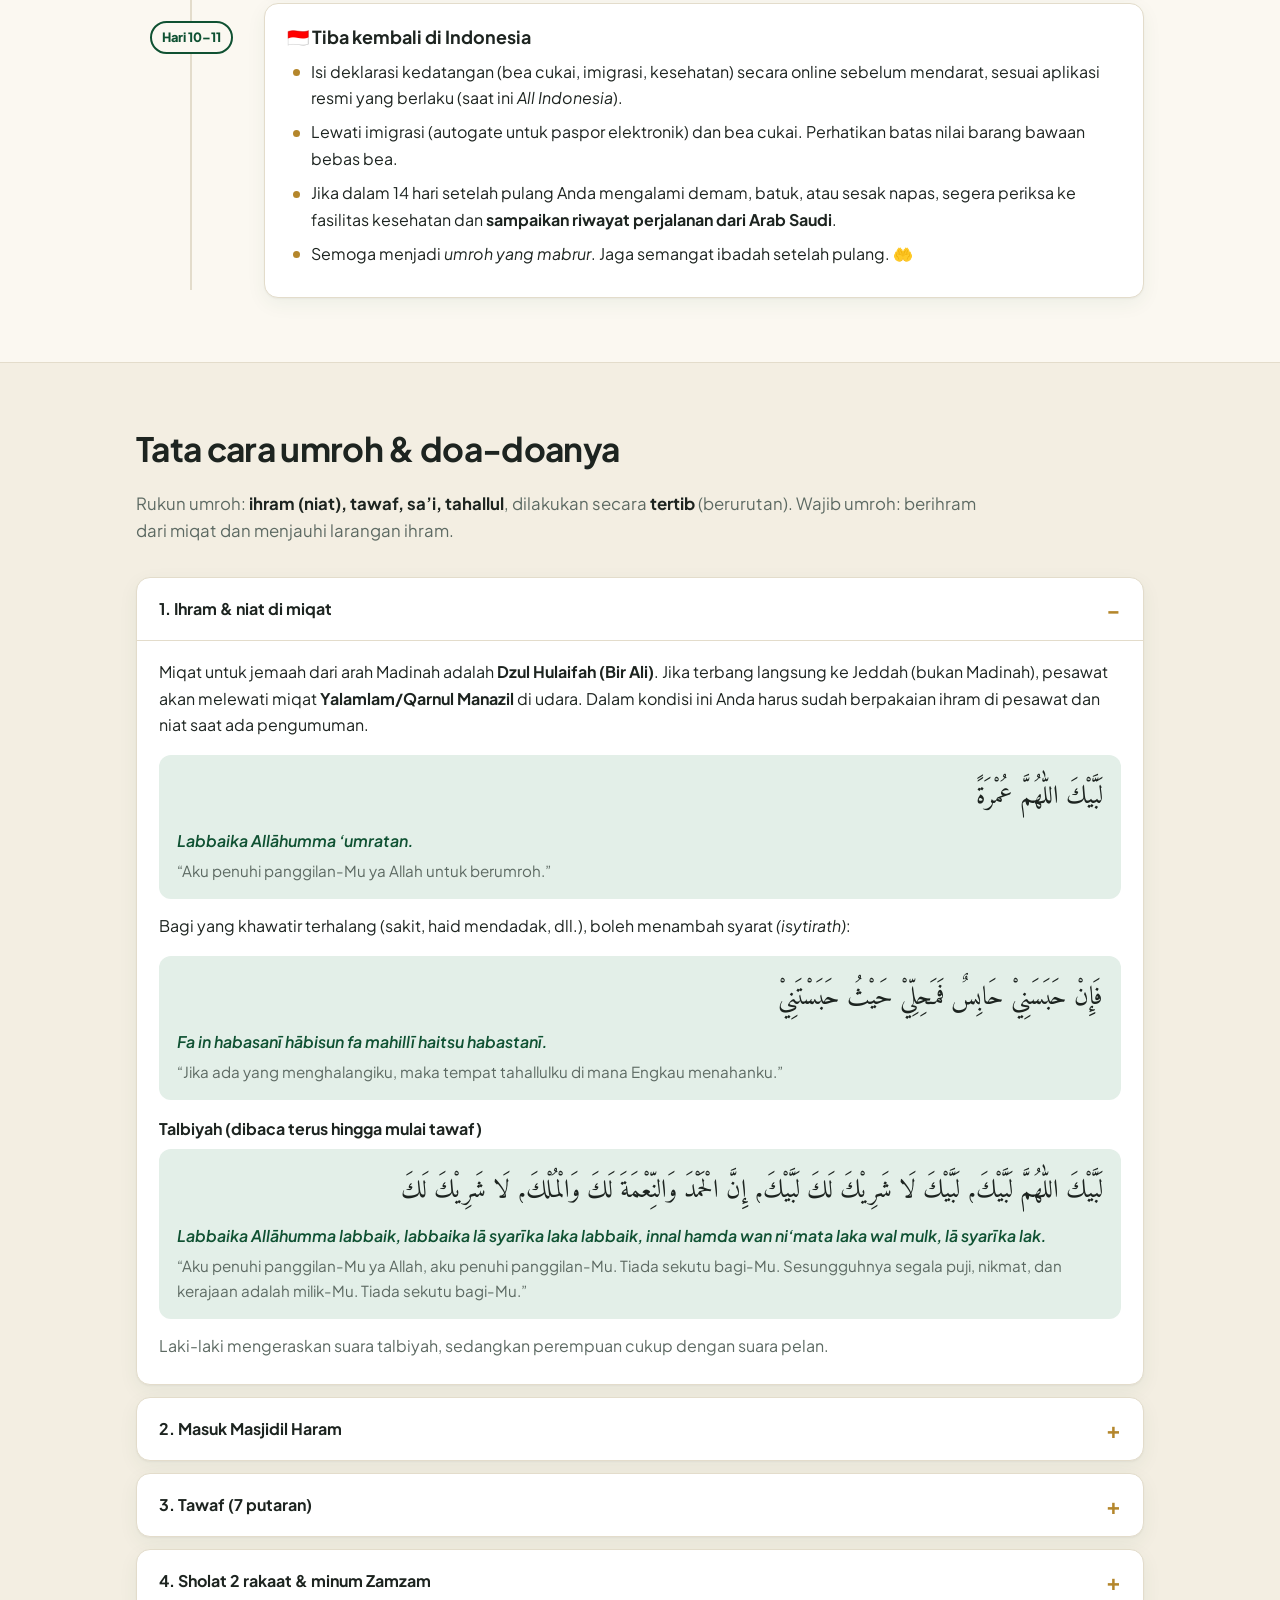
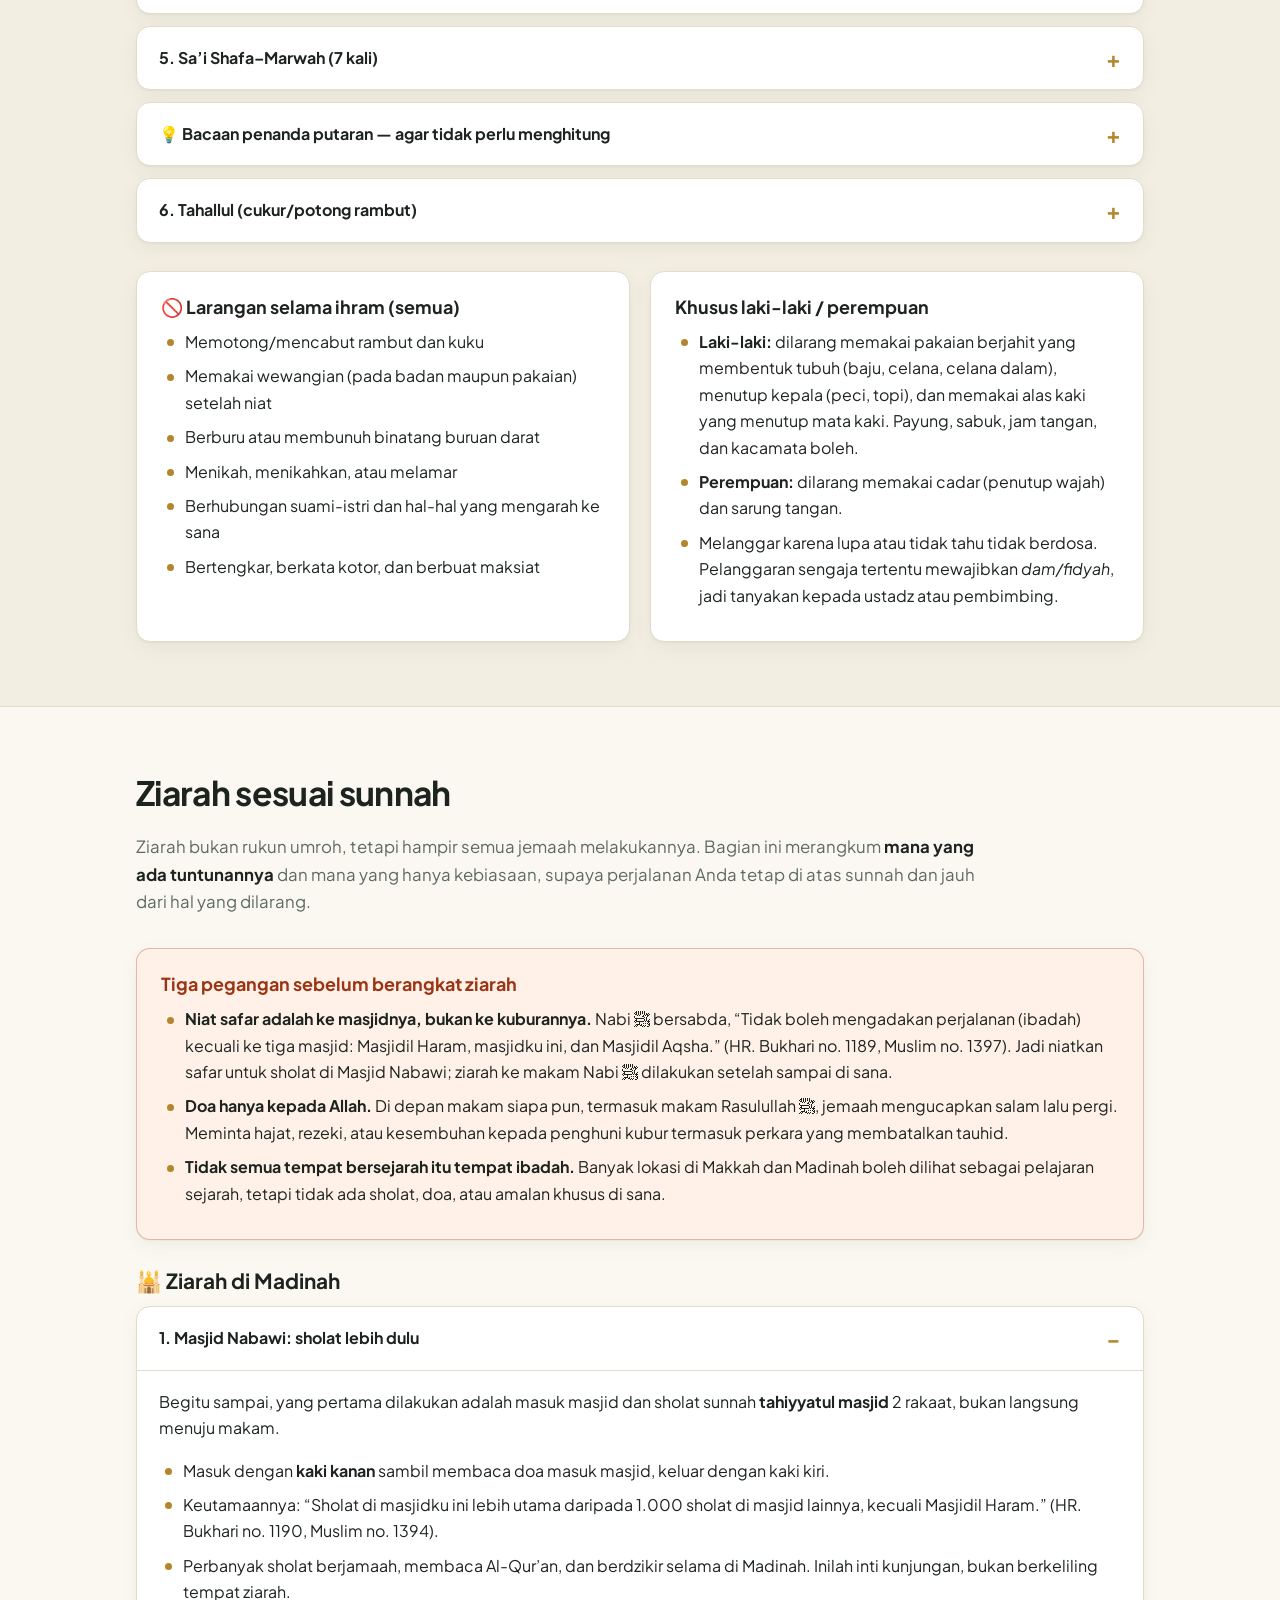
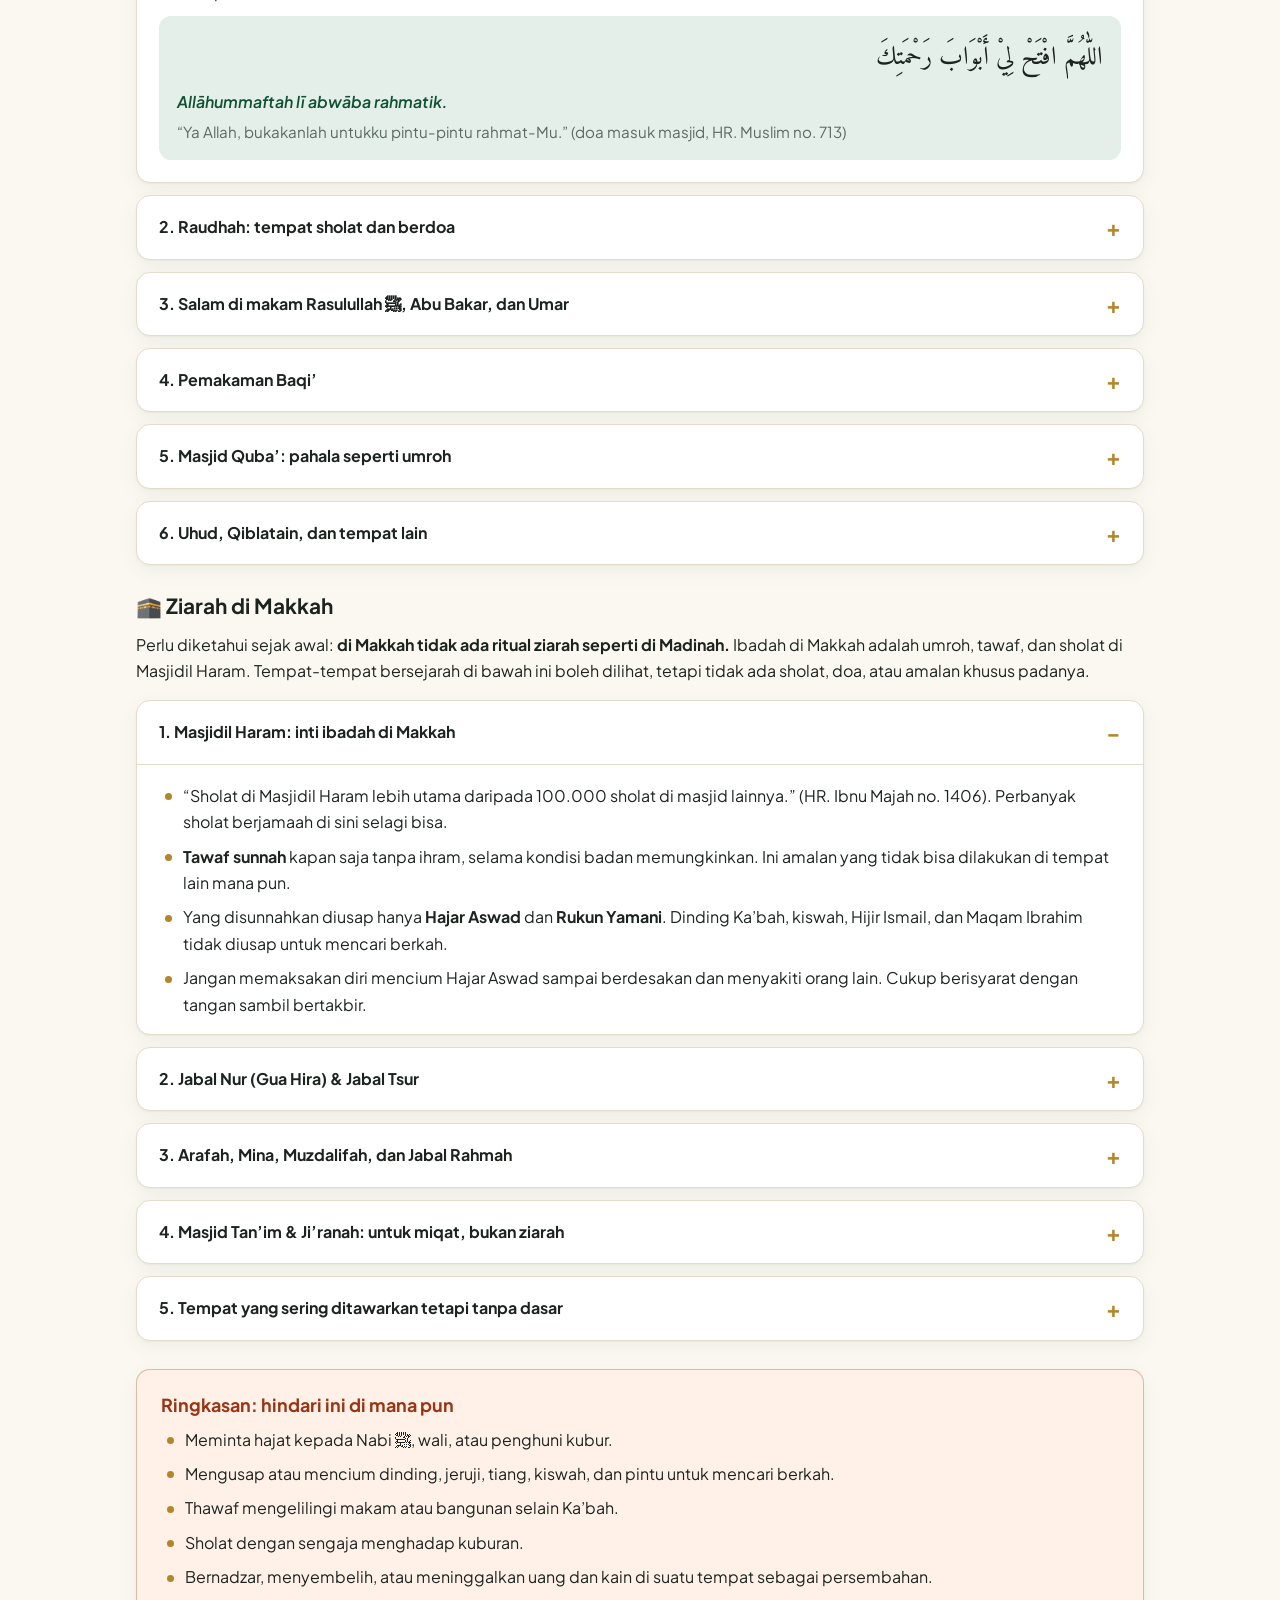
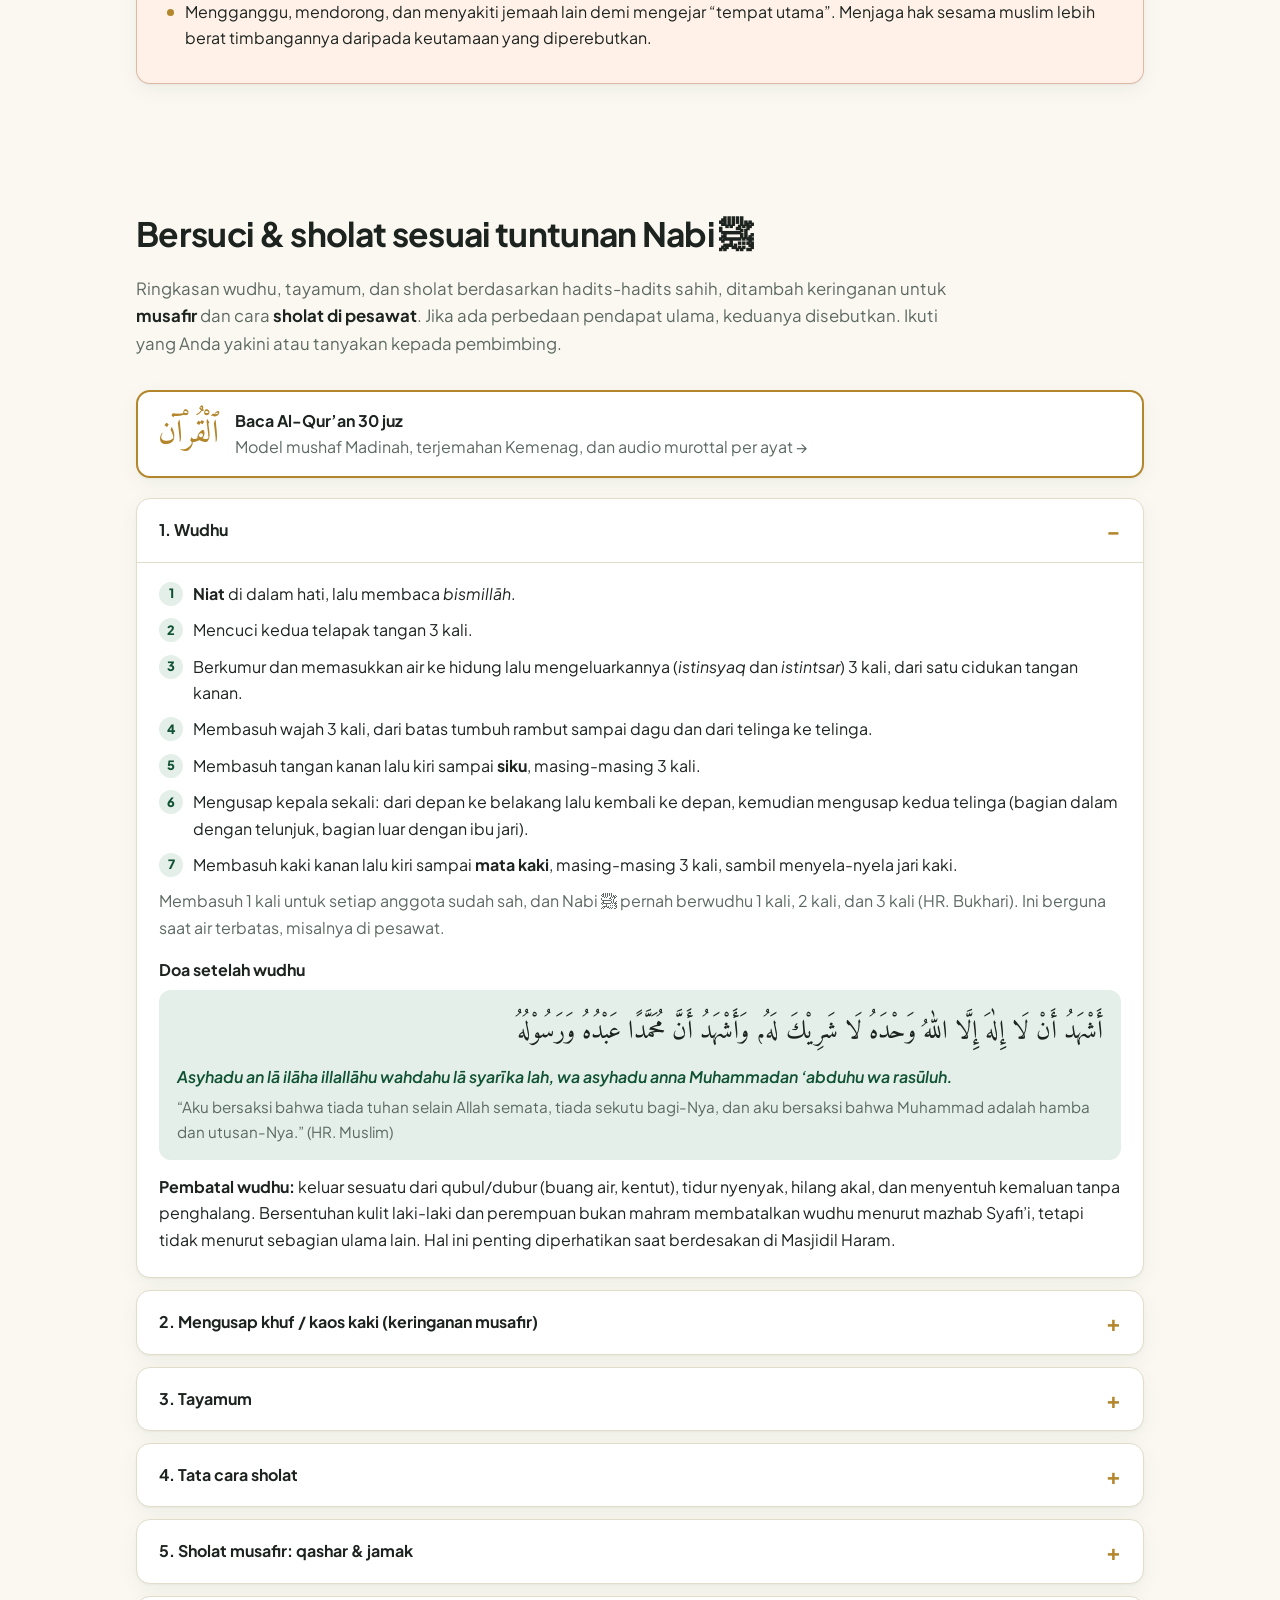
==== commit b0c51af7: "Tambah bacaan penanda putaran tawaf & sa'i sebagai pengganti penghitung Co-Authored-By: Claude Opus " ====
--- a/index.html
+++ b/index.html
@@ -8,7 +8,7 @@
   <link rel="preconnect" href="https://fonts.googleapis.com">
   <link rel="preconnect" href="https://fonts.gstatic.com" crossorigin>
   <link href="https://fonts.googleapis.com/css2?family=Amiri:wght@400;700&family=Plus+Jakarta+Sans:wght@400;500;600;700;800&display=swap" rel="stylesheet">
-  <link rel="stylesheet" href="style.css?v=20261105b">
+  <link rel="stylesheet" href="style.css?v=20261109">
   <link rel="icon" href="data:image/svg+xml,<svg xmlns='http://www.w3.org/2000/svg' viewBox='0 0 64 64'><rect width='64' height='64' rx='14' fill='%230f5132'/><rect x='18' y='20' width='28' height='28' fill='%23111'/><rect x='18' y='26' width='28' height='4' fill='%23d4a94a'/></svg>">
 </head>
 <body>
@@ -543,7 +543,7 @@
                   <p class="tr">“Ya Tuhan kami, berilah kami kebaikan di dunia dan kebaikan di akhirat, serta lindungilah kami dari siksa neraka.”</p>
                 </div>
               </li>
-              <li>Jika ragu jumlah putaran, ambil jumlah yang paling sedikit. Gunakan penghitung di bawah ini atau tasbih.</li>
+              <li>Jika ragu jumlah putaran, ambil jumlah yang paling sedikit. Gunakan penghitung di bawah ini, tasbih, atau <strong>bacaan penanda putaran</strong> — lihat bagian “💡 Bacaan penanda putaran” di bawah.</li>
             </ul>
             <div class="counter" data-counter="tawaf" data-max="7">
               <div class="counter-head"><strong>Penghitung putaran tawaf</strong><span class="counter-status" aria-live="polite"></span></div>
@@ -603,6 +603,7 @@
               <li>Sampai di <strong>Marwah</strong>, lakukan seperti di Shafa: menghadap Ka’bah, membaca dzikir di atas 3 kali, dan berdoa. Ulangi di setiap tiba di Shafa atau Marwah, kecuali bacaan <em>“Innash-shafā…”</em> yang hanya dibaca sekali di awal.</li>
               <li><strong>Hitungan:</strong> Shafa → Marwah = 1, Marwah → Shafa = 2, dan seterusnya. <strong>Putaran ke-7 berakhir di Marwah.</strong></li>
               <li>Sa’i tidak disyaratkan suci dari hadats, tetapi lebih utama dalam keadaan berwudhu.</li>
+              <li>Agar tidak perlu menghitung sama sekali, pakai <strong>bacaan penanda perjalanan</strong> pada bagian “💡 Bacaan penanda putaran” di bawah.</li>
             </ul>
             <div class="counter" data-counter="sai" data-max="7">
               <div class="counter-head"><strong>Penghitung perjalanan sa’i</strong><span class="counter-status" aria-live="polite"></span></div>
@@ -613,6 +614,136 @@
                 <button type="button" class="btn btn-ghost small-btn" data-act="reset">Ulang dari 0</button>
               </div>
             </div>
+          </div>
+        </details>
+
+        <details>
+          <summary>💡 Bacaan penanda putaran — agar tidak perlu menghitung</summary>
+          <div class="acc-body">
+            <p>Cara paling mudah menjaga hitungan tanpa menatap layar atau tasbih: <strong>beri satu bacaan khas untuk setiap putaran</strong>. Begitu Anda sadar sedang membaca bacaan nomor lima, Anda tahu persis sedang di putaran kelima — tanpa perlu mengingat angka apa pun.</p>
+
+            <div class="card card-warn">
+              <h3>Baca ini lebih dulu</h3>
+              <p>Tidak ada tuntunan dari Nabi ﷺ yang menetapkan doa tertentu untuk putaran tertentu. Semua bacaan di bawah adalah dzikir dan doa yang sahih, tetapi <strong>penempatannya di putaran ke-berapa murni alat bantu ingatan</strong>, bukan bagian dari ibadah.</p>
+              <ul class="dots">
+                <li>Anda bebas menukar urutannya, menggantinya, atau memakai doa sendiri dalam bahasa Indonesia.</li>
+                <li>Jangan meyakini susunan ini sebagai sunnah, dan jangan mengajarkannya kepada orang lain sebagai ketentuan.</li>
+                <li>Yang benar-benar sunnah hanyalah bacaan di titik-titik tertentu: takbir di Hajar Aswad, <em>“Rabbanā ātinā…”</em> antara Rukun Yamani dan Hajar Aswad, serta dzikir di atas Shafa dan Marwah.</li>
+              </ul>
+            </div>
+
+            <h4>Tawaf: tujuh bacaan, satu tiap putaran</h4>
+            <p>Mulai setiap putaran dengan takbir di garis Hajar Aswad, lalu baca bacaan putaran itu sepanjang jalan, dan <strong>tutup dengan <em>“Rabbanā ātinā fid-dunyā hasanah…”</em></strong> saat berada antara Rukun Yamani dan Hajar Aswad. Bacaan penutup itulah tanda satu putaran selesai.</p>
+            <ol class="num putaran">
+              <li>
+                <span class="lbl">Tasbih — memuji Allah</span>
+                <div class="dua dua-sm">
+                  <p class="ar">سُبْحَانَ اللّٰهِ وَالْحَمْدُ لِلّٰهِ وَلَا إِلٰهَ إِلَّا اللّٰهُ وَاللّٰهُ أَكْبَرُ</p>
+                  <p class="lat">Subhānallāh, wal-hamdu lillāh, wa lā ilāha illallāh, wallāhu akbar.</p>
+                  <p class="tr">Empat kalimat yang paling dicintai Allah (HR. Muslim).</p>
+                </div>
+              </li>
+              <li>
+                <span class="lbl">Istighfar — memohon ampun</span>
+                <div class="dua dua-sm">
+                  <p class="ar">أَسْتَغْفِرُ اللّٰهَ الْعَظِيْمَ الَّذِيْ لَا إِلٰهَ إِلَّا هُوَ الْحَيُّ الْقَيُّوْمُ وَأَتُوْبُ إِلَيْهِ</p>
+                  <p class="lat">Astaghfirullāhal-‘azhīmal-ladzī lā ilāha illā huwal-hayyul-qayyūmu wa atūbu ilaih.</p>
+                  <p class="tr">“Aku memohon ampun kepada Allah Yang Maha Agung, tiada tuhan selain Dia Yang Maha Hidup lagi Maha Berdiri Sendiri, dan aku bertaubat kepada-Nya.” (HR. Abu Dawud &amp; Tirmidzi)</p>
+                </div>
+              </li>
+              <li>
+                <span class="lbl">Shalawat — kepada Nabi ﷺ</span>
+                <div class="dua dua-sm">
+                  <p class="ar">اللّٰهُمَّ صَلِّ وَسَلِّمْ عَلَى نَبِيِّنَا مُحَمَّدٍ</p>
+                  <p class="lat">Allāhumma shalli wa sallim ‘alā nabiyyinā Muhammad.</p>
+                  <p class="tr">“Ya Allah, limpahkanlah shalawat dan salam kepada Nabi kami Muhammad.”</p>
+                </div>
+              </li>
+              <li>
+                <span class="lbl">Tahlil — kalimat tauhid</span>
+                <div class="dua dua-sm">
+                  <p class="ar">لَا إِلٰهَ إِلَّا اللّٰهُ وَحْدَهُ لَا شَرِيْكَ لَهُ، لَهُ الْمُلْكُ وَلَهُ الْحَمْدُ وَهُوَ عَلَى كُلِّ شَيْءٍ قَدِيْرٌ</p>
+                  <p class="lat">Lā ilāha illallāhu wahdahu lā syarīka lah, lahul-mulku wa lahul-hamdu wa huwa ‘alā kulli syai’in qadīr.</p>
+                  <p class="tr">“Tiada tuhan selain Allah semata, tiada sekutu bagi-Nya. Milik-Nya kerajaan dan pujian, dan Dia Maha Kuasa atas segala sesuatu.” (HR. Bukhari &amp; Muslim)</p>
+                </div>
+              </li>
+              <li>
+                <span class="lbl">Doa Nabi Yunus — saat terhimpit</span>
+                <div class="dua dua-sm">
+                  <p class="ar">لَا إِلٰهَ إِلَّا أَنْتَ سُبْحَانَكَ إِنِّيْ كُنْتُ مِنَ الظَّالِمِيْنَ</p>
+                  <p class="lat">Lā ilāha illā anta subhānaka innī kuntu minazh-zhālimīn.</p>
+                  <p class="tr">“Tiada tuhan selain Engkau. Maha Suci Engkau. Sesungguhnya aku termasuk orang-orang yang zalim.” (QS. Al-Anbiya’: 87)</p>
+                </div>
+              </li>
+              <li>
+                <span class="lbl">Doa Nabi Adam — mengakui dosa</span>
+                <div class="dua dua-sm">
+                  <p class="ar">رَبَّنَا ظَلَمْنَا أَنْفُسَنَا وَإِنْ لَمْ تَغْفِرْ لَنَا وَتَرْحَمْنَا لَنَكُوْنَنَّ مِنَ الْخَاسِرِيْنَ</p>
+                  <p class="lat">Rabbanā zhalamnā anfusanā wa in lam taghfir lanā wa tarhamnā lanakūnanna minal-khāsirīn.</p>
+                  <p class="tr">“Ya Tuhan kami, kami telah menzalimi diri kami sendiri…” (QS. Al-A‘raf: 23)</p>
+                </div>
+              </li>
+              <li>
+                <span class="lbl">Doa hajat pribadi — putaran terakhir</span>
+                <div class="dua dua-sm">
+                  <p class="ar">اللّٰهُمَّ إِنِّيْ أَسْأَلُكَ الْعَفْوَ وَالْعَافِيَةَ فِي الدُّنْيَا وَالْآخِرَةِ</p>
+                  <p class="lat">Allāhumma innī as’alukal ‘afwa wal ‘āfiyata fid-dunyā wal-ākhirah.</p>
+                  <p class="tr">“Ya Allah, aku memohon ampunan dan keselamatan di dunia dan akhirat.” (HR. Ibnu Majah) — lanjutkan dengan hajat Anda sendiri dalam bahasa Indonesia.</p>
+                </div>
+              </li>
+            </ol>
+            <div class="tip"><strong>Penanda tambahan untuk laki-laki:</strong> <em>raml</em> (jalan cepat) hanya dilakukan pada putaran 1–3. Begitu Anda berhenti ber-raml dan mulai berjalan biasa, Anda sedang masuk putaran keempat — tepat di bacaan tahlil.</div>
+
+            <h4>Sa’i: tujuh bacaan, satu tiap perjalanan</h4>
+            <p>Sa’i punya penanda bawaan yang tidak bisa meleset: <strong>perjalanan ganjil selalu berawal di Shafa, perjalanan genap selalu berawal di Marwah.</strong> Jadi saat berdiri di Marwah, jumlah perjalanan yang sudah selesai pasti ganjil; saat di Shafa, pasti genap. Padukan dengan bacaan di bawah dan hitungan Anda terkunci.</p>
+            <ol class="num putaran">
+              <li>
+                <span class="arah">Shafa → Marwah</span><br>
+                <span class="lbl">Istighfar</span> — bacaan nomor 2 pada daftar tawaf di atas.
+              </li>
+              <li>
+                <span class="arah">Marwah → Shafa</span><br>
+                <span class="lbl">Shalawat</span> — bacaan nomor 3 pada daftar tawaf di atas.
+              </li>
+              <li>
+                <span class="arah">Shafa → Marwah</span><br>
+                <span class="lbl">Doa yang dibaca sebagian sahabat saat sa’i</span>
+                <div class="dua dua-sm">
+                  <p class="ar">رَبِّ اغْفِرْ وَارْحَمْ، إِنَّكَ أَنْتَ الْأَعَزُّ الْأَكْرَمُ</p>
+                  <p class="lat">Rabbighfir warham, innaka antal-a‘azzul-akram.</p>
+                  <p class="tr">“Ya Tuhanku, ampunilah dan rahmatilah. Sesungguhnya Engkau Maha Perkasa lagi Maha Mulia.”</p>
+                </div>
+              </li>
+              <li>
+                <span class="arah">Marwah → Shafa</span><br>
+                <span class="lbl">Doa Nabi Ibrahim &amp; Ismail saat membangun Ka’bah</span>
+                <div class="dua dua-sm">
+                  <p class="ar">رَبَّنَا تَقَبَّلْ مِنَّا إِنَّكَ أَنْتَ السَّمِيْعُ الْعَلِيْمُ</p>
+                  <p class="lat">Rabbanā taqabbal minnā, innaka antas-samī‘ul-‘alīm.</p>
+                  <p class="tr">“Ya Tuhan kami, terimalah dari kami. Sesungguhnya Engkau Maha Mendengar lagi Maha Mengetahui.” (QS. Al-Baqarah: 127)</p>
+                </div>
+              </li>
+              <li>
+                <span class="arah">Shafa → Marwah</span><br>
+                <span class="lbl">Doa Nabi Yunus</span> — bacaan nomor 5 pada daftar tawaf di atas.
+              </li>
+              <li>
+                <span class="arah">Marwah → Shafa</span><br>
+                <span class="lbl">Doa sapu jagat</span>
+                <div class="dua dua-sm">
+                  <p class="ar">رَبَّنَا آتِنَا فِي الدُّنْيَا حَسَنَةً وَفِي الْآخِرَةِ حَسَنَةً وَقِنَا عَذَابَ النَّارِ</p>
+                  <p class="lat">Rabbanā ātinā fid-dunyā hasanah, wa fil-ākhirati hasanah, wa qinā ‘adzāban-nār.</p>
+                  <p class="tr">“Ya Tuhan kami, berilah kami kebaikan di dunia dan akhirat, serta lindungilah kami dari siksa neraka.” (QS. Al-Baqarah: 201)</p>
+                </div>
+              </li>
+              <li>
+                <span class="arah">Shafa → Marwah (terakhir)</span><br>
+                <span class="lbl">Doa hajat pribadi</span> — sampaikan semua keinginan Anda. Perjalanan ini <strong>berakhir di Marwah</strong>, lalu langsung tahallul.
+              </li>
+            </ol>
+            <div class="tip"><strong>Kunci paling sederhana:</strong> sa’i dimulai di Shafa dan selesai di Marwah. Kalau Anda sampai di Shafa dan merasa sudah tujuh kali, berarti hitungan Anda keliru — pasti masih kurang satu perjalanan.</div>
+
+            <p class="muted">Jika tetap ragu, ambil jumlah yang paling sedikit lalu sempurnakan. Penghitung di bagian tawaf dan sa’i tetap tersedia sebagai cadangan.</p>
           </div>
         </details>
 
@@ -1195,6 +1326,6 @@
   </div>
 </footer>
 
-<script src="script.js?v=20261105b"></script>
+<script src="script.js?v=20261109"></script>
 </body>
 </html>
--- a/style.css
+++ b/style.css
@@ -227,6 +227,14 @@
 }
 .dua .lat { font-style: italic; margin: 0 0 4px; color: var(--primary); font-weight: 600; }
 .dua .tr { margin: 0; color: var(--muted); font-size: .95rem; }
+/* Versi ringkas untuk daftar bacaan per putaran */
+.dua-sm { padding: 10px 14px; margin: 6px 0 0; }
+.dua-sm .ar { font-size: 1.3rem; line-height: 1.9; margin-bottom: 2px; }
+.dua-sm .lat { font-size: .92rem; }
+.dua-sm .tr { font-size: .88rem; }
+ol.num.putaran li { margin-bottom: 16px; }
+ol.num.putaran .lbl { font-weight: 700; }
+ol.num.putaran .arah { color: var(--muted); font-weight: 600; font-size: .88rem; }
 
 /* Peta */
 .peta-tabs { display: flex; gap: 8px; flex-wrap: wrap; margin-bottom: 16px; }
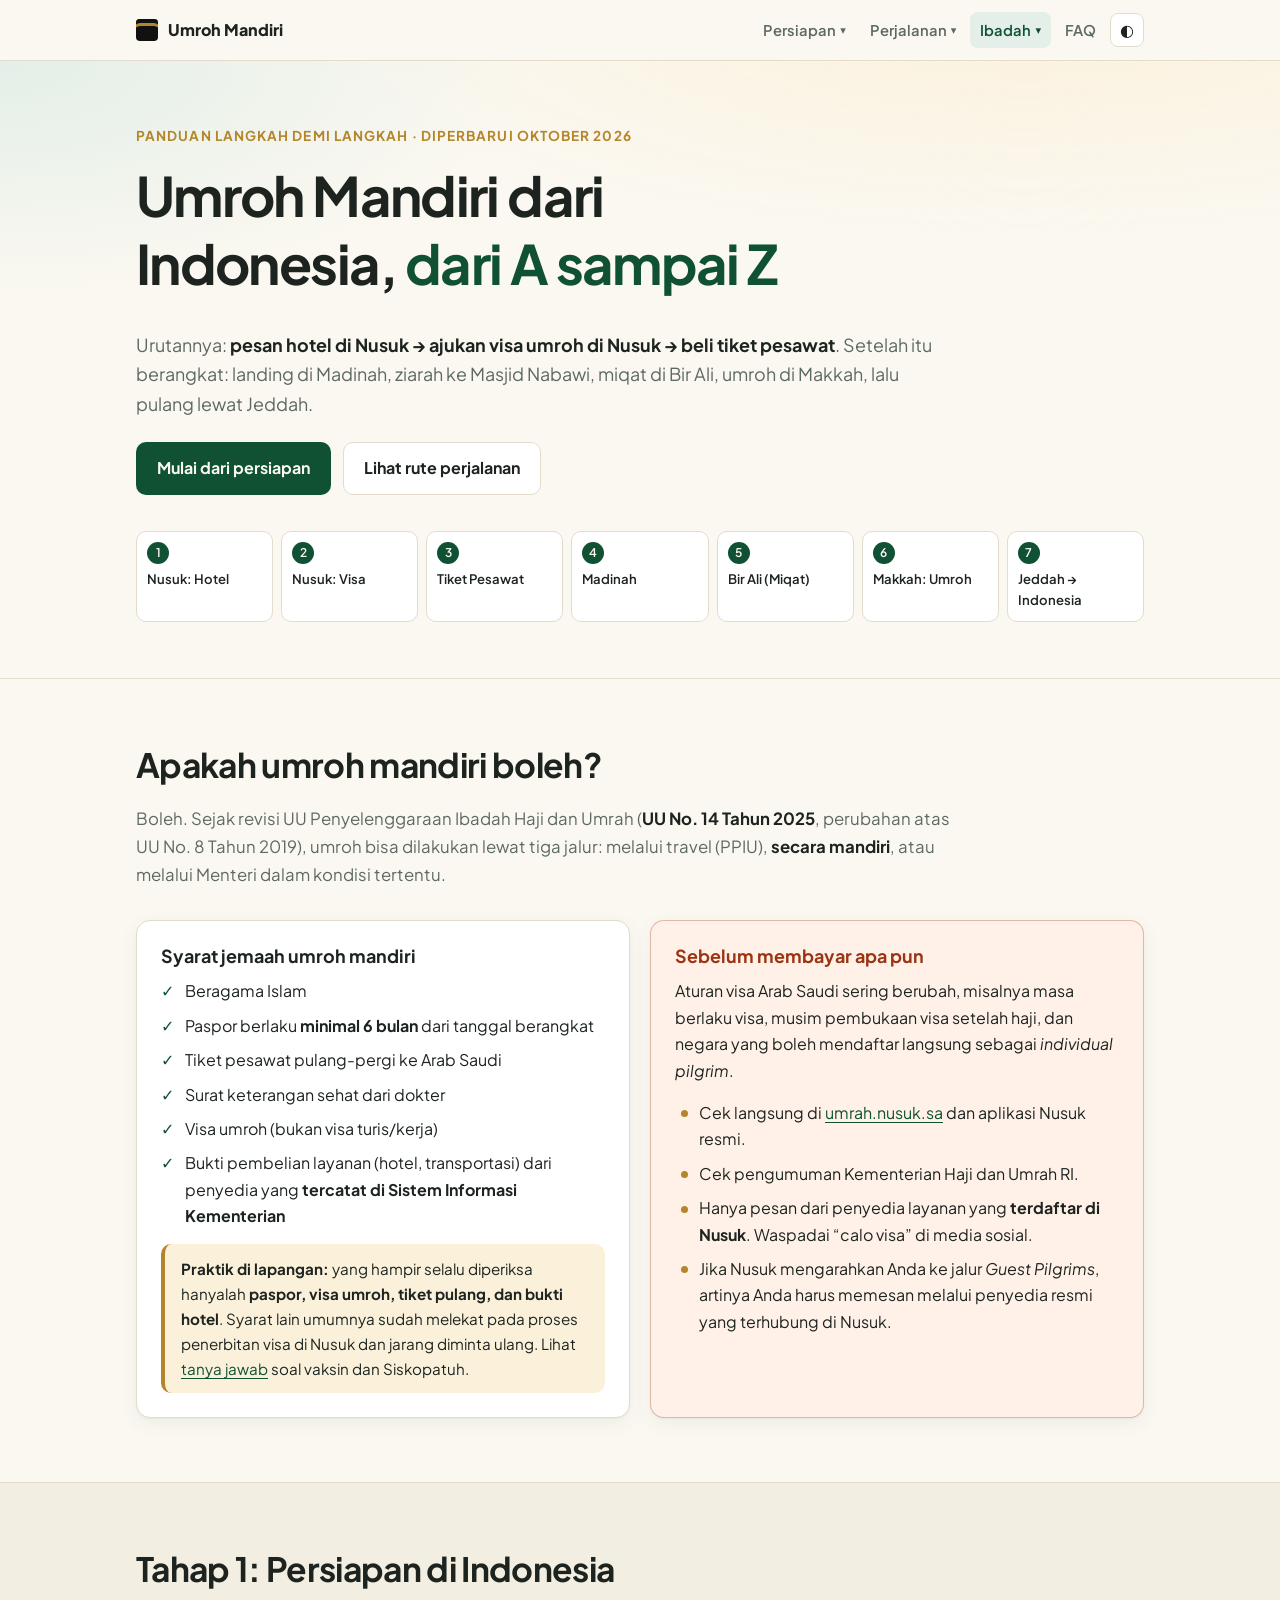
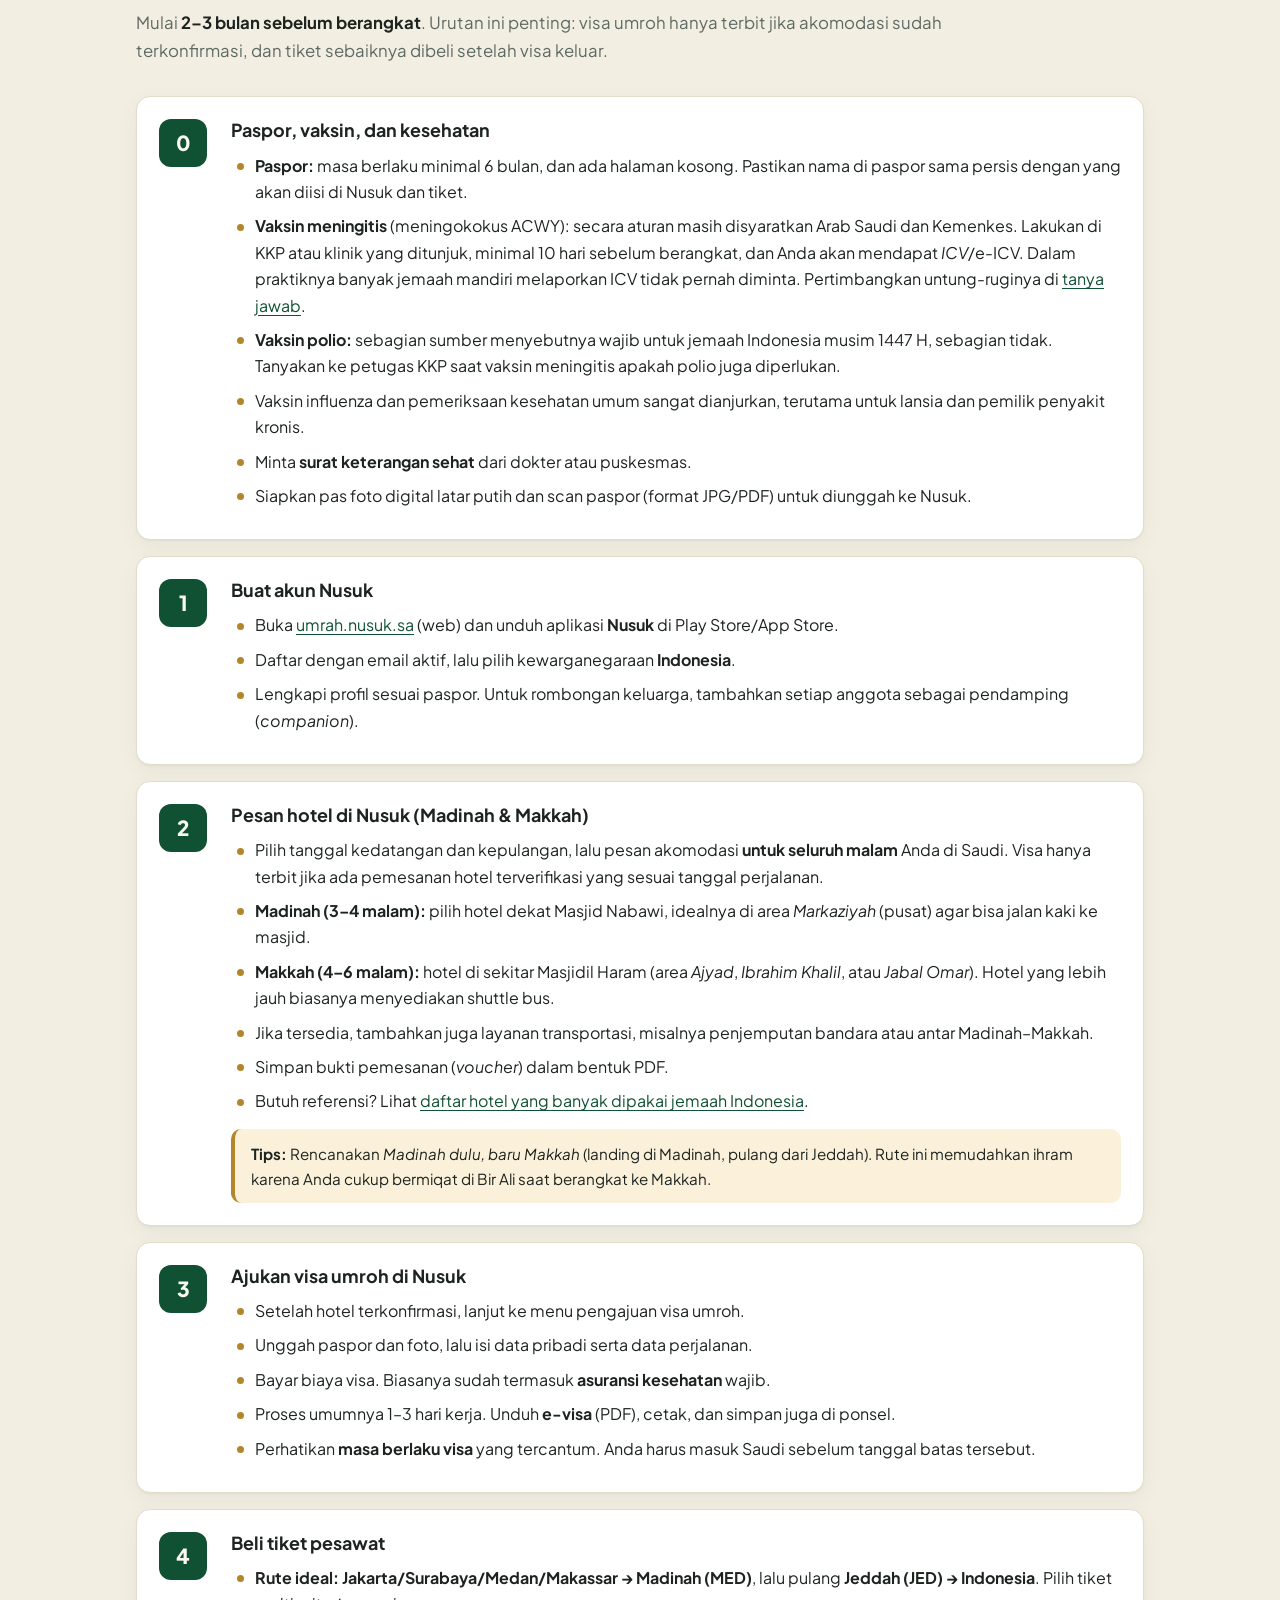
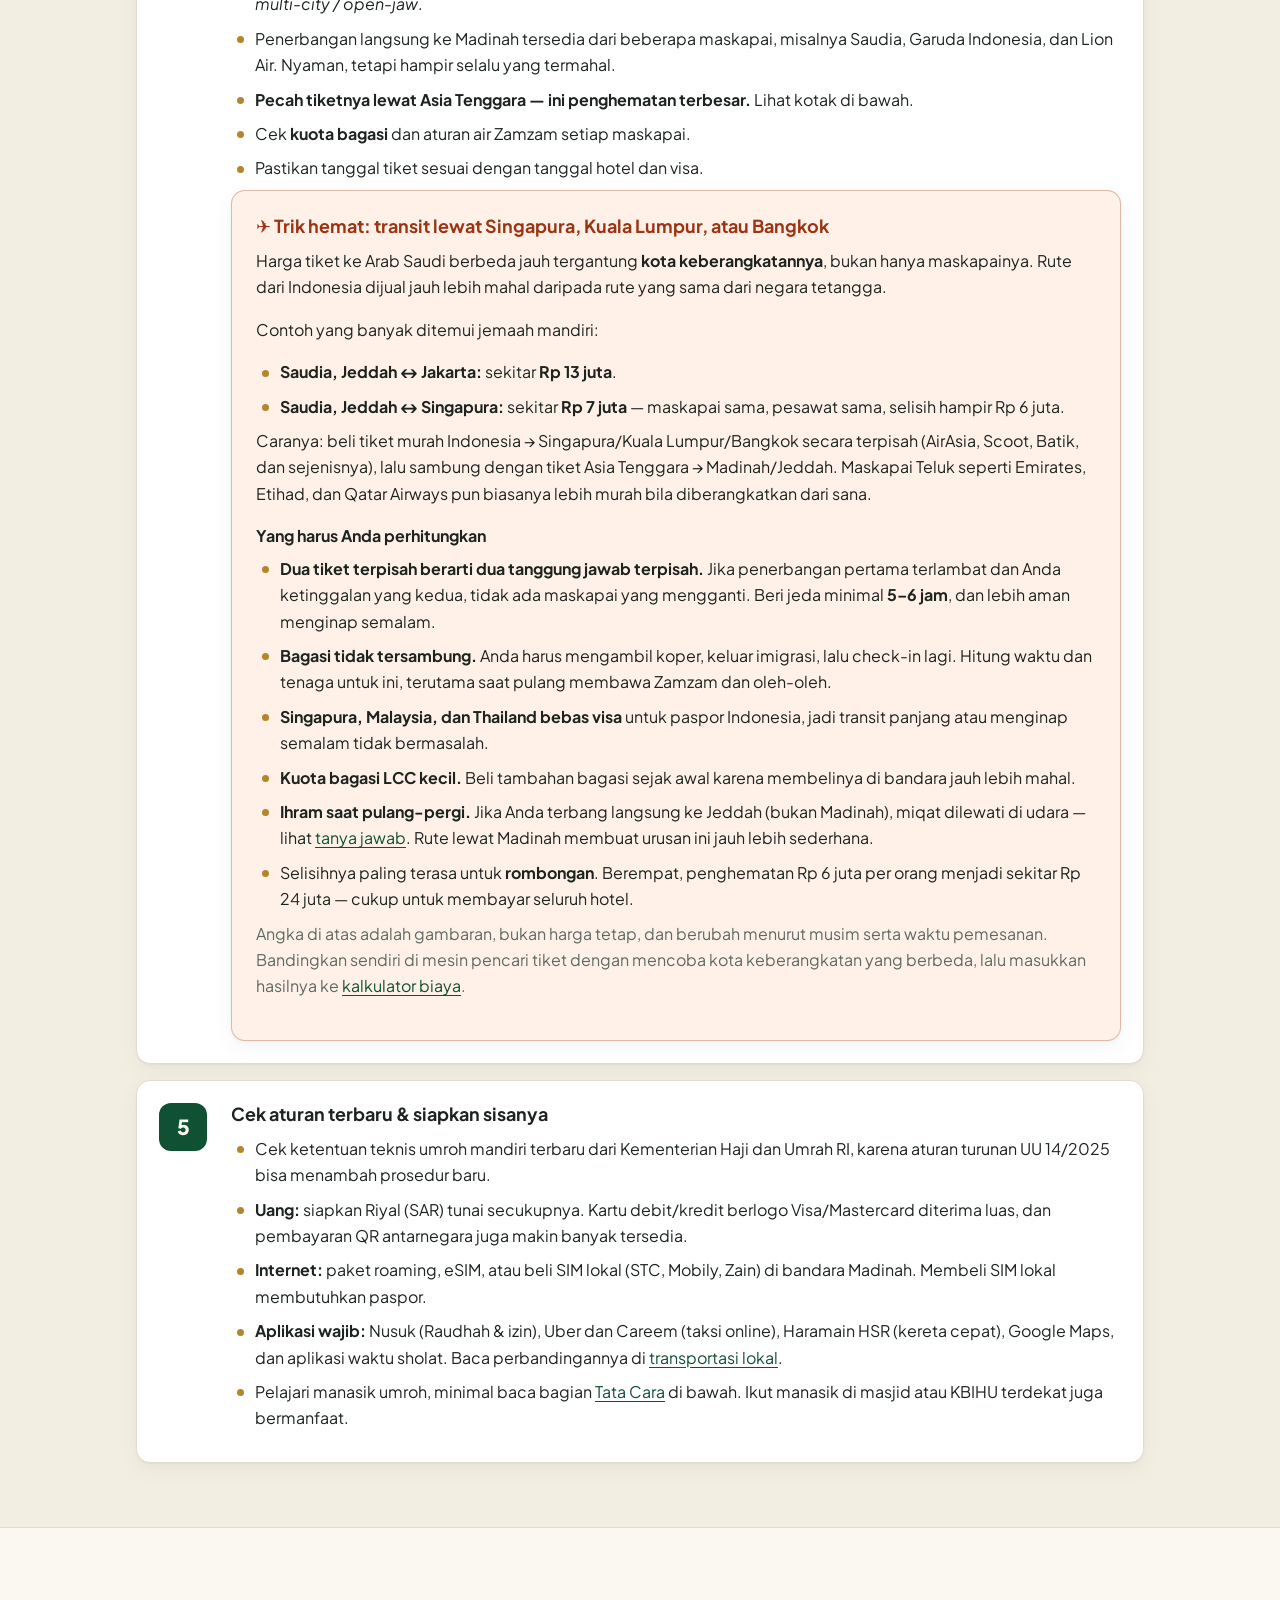
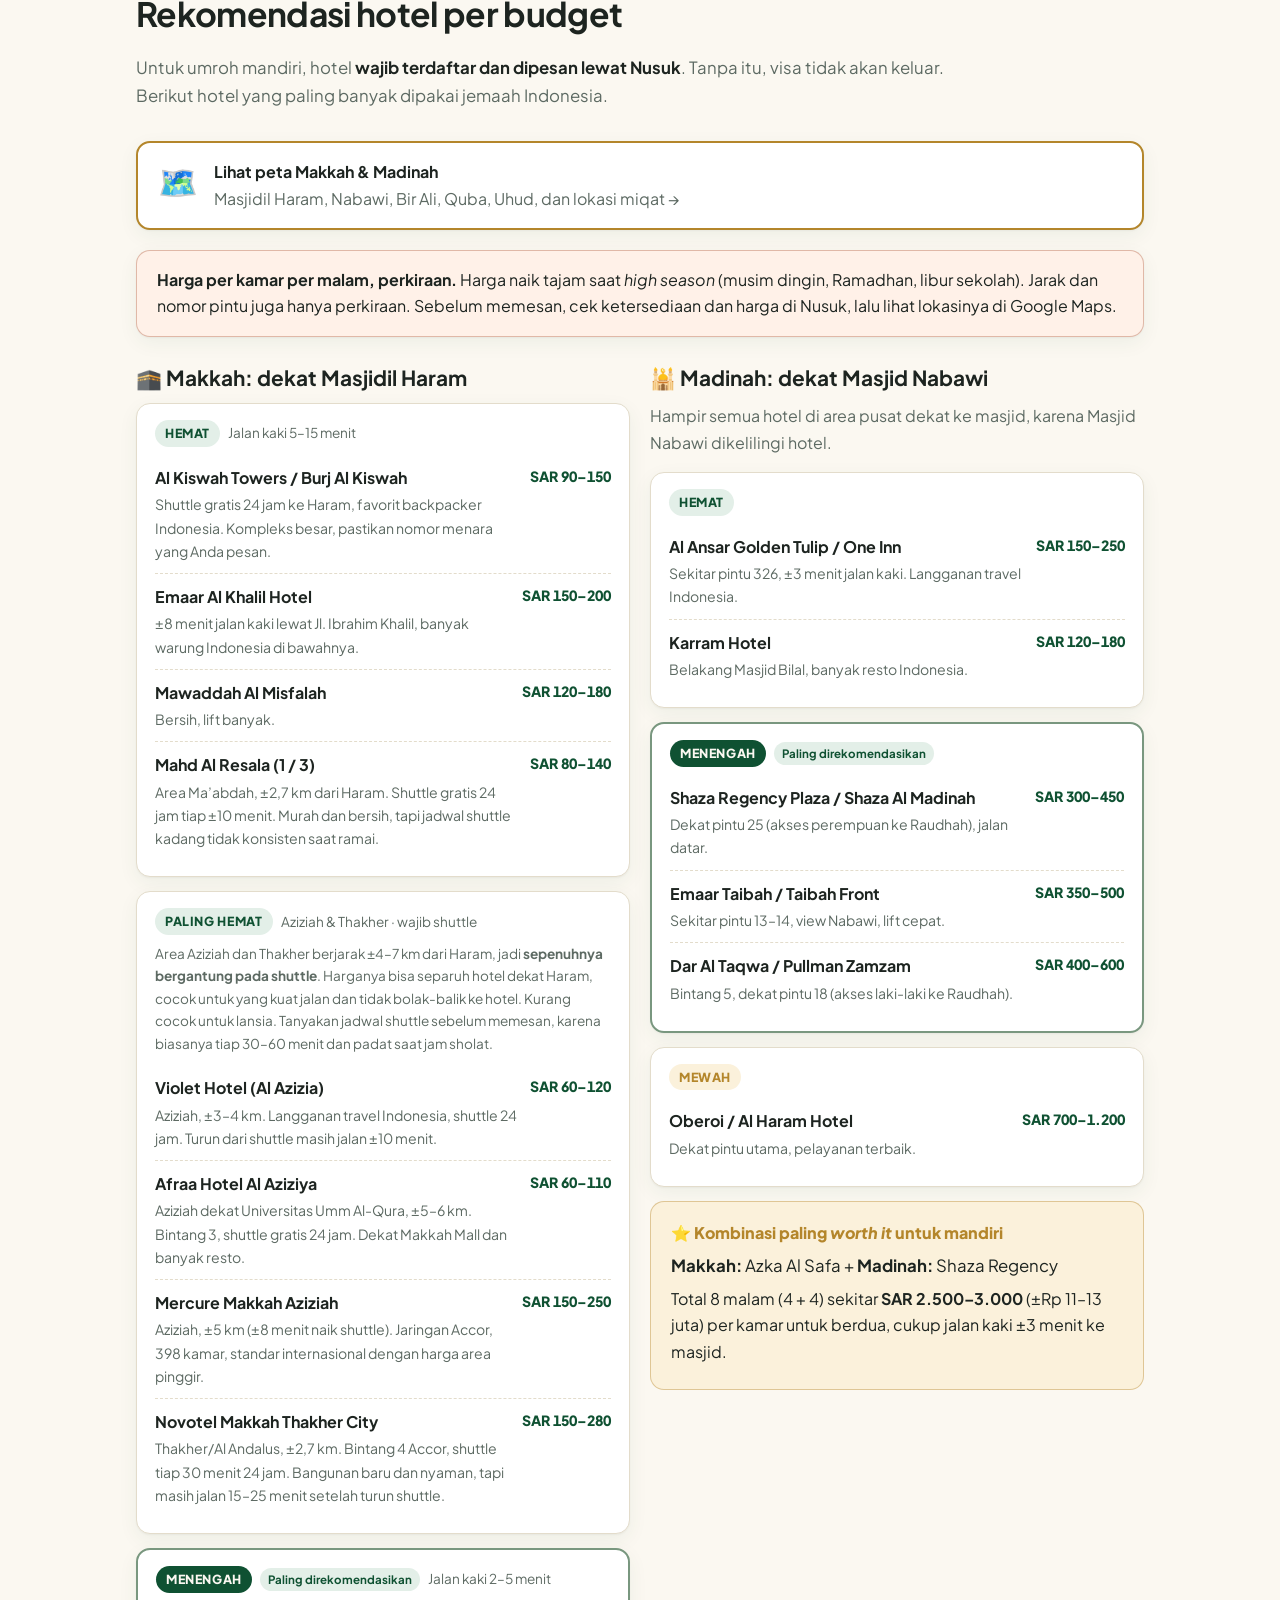
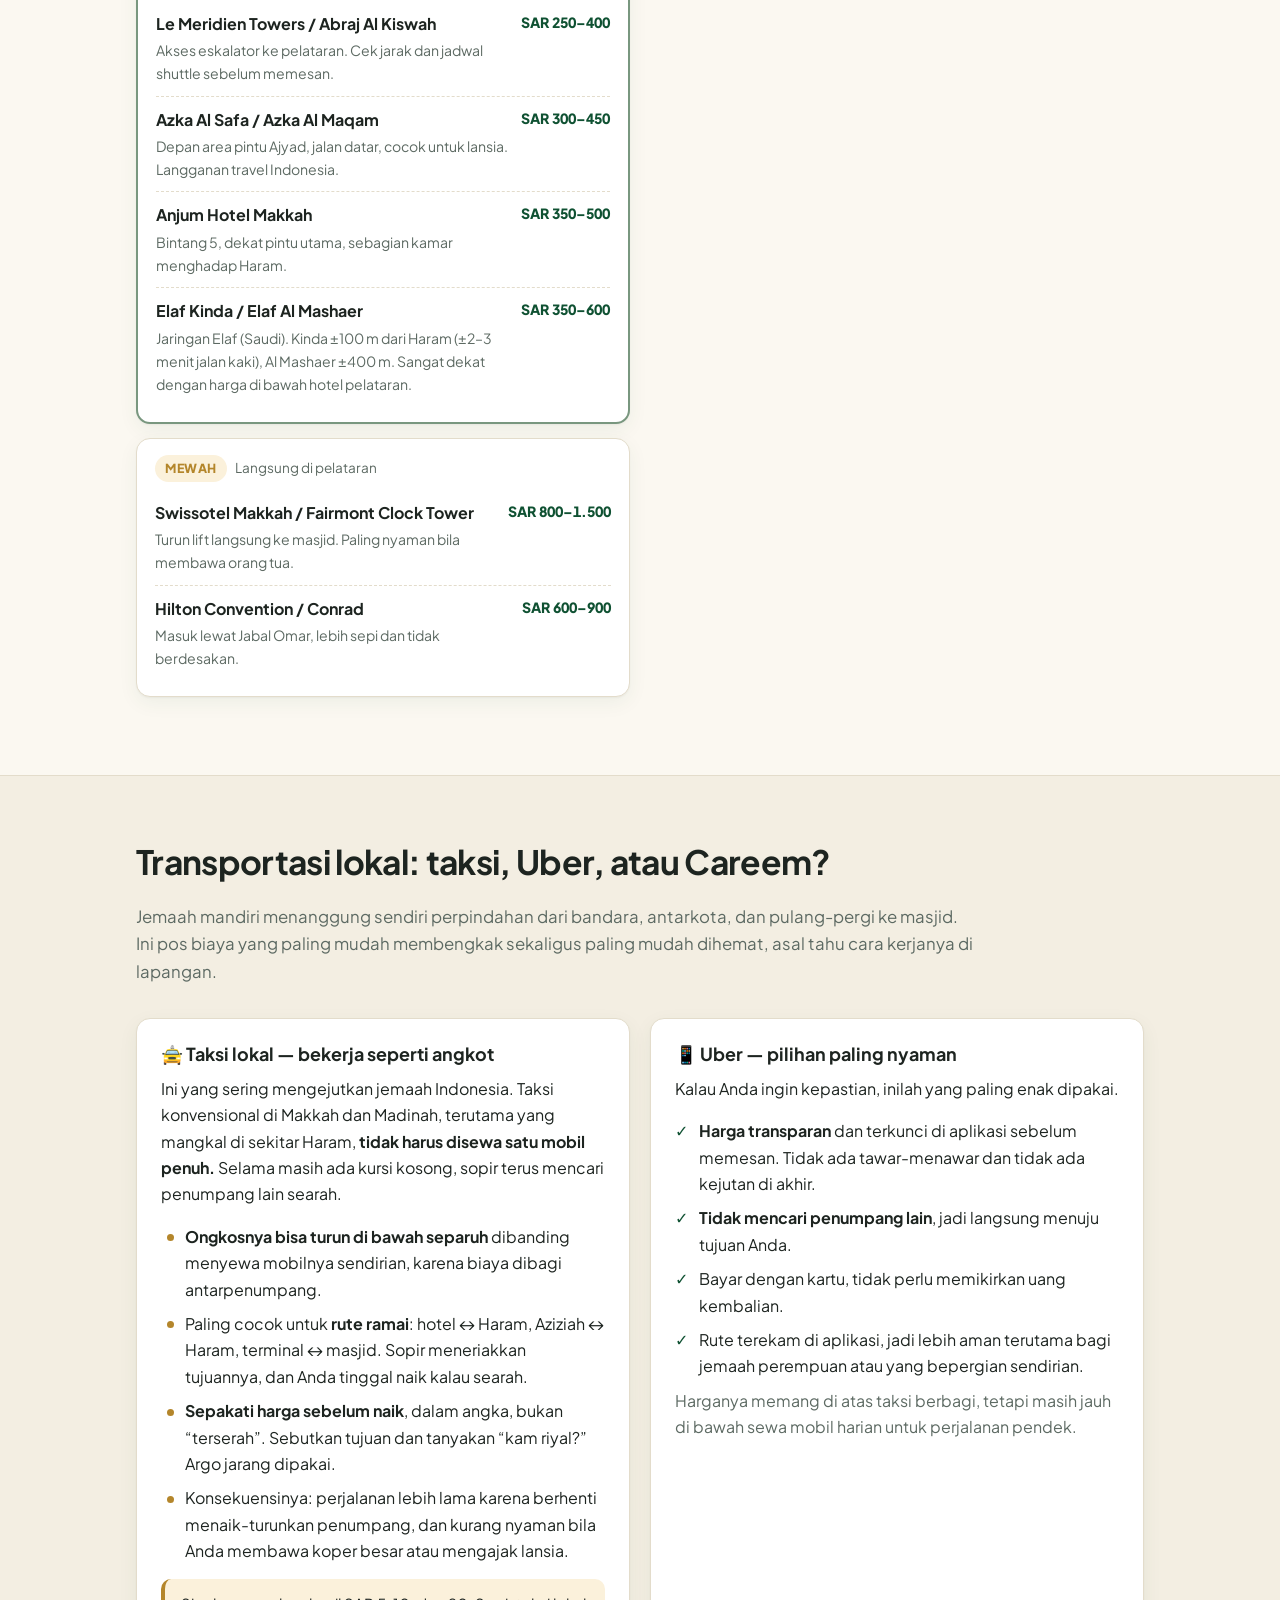
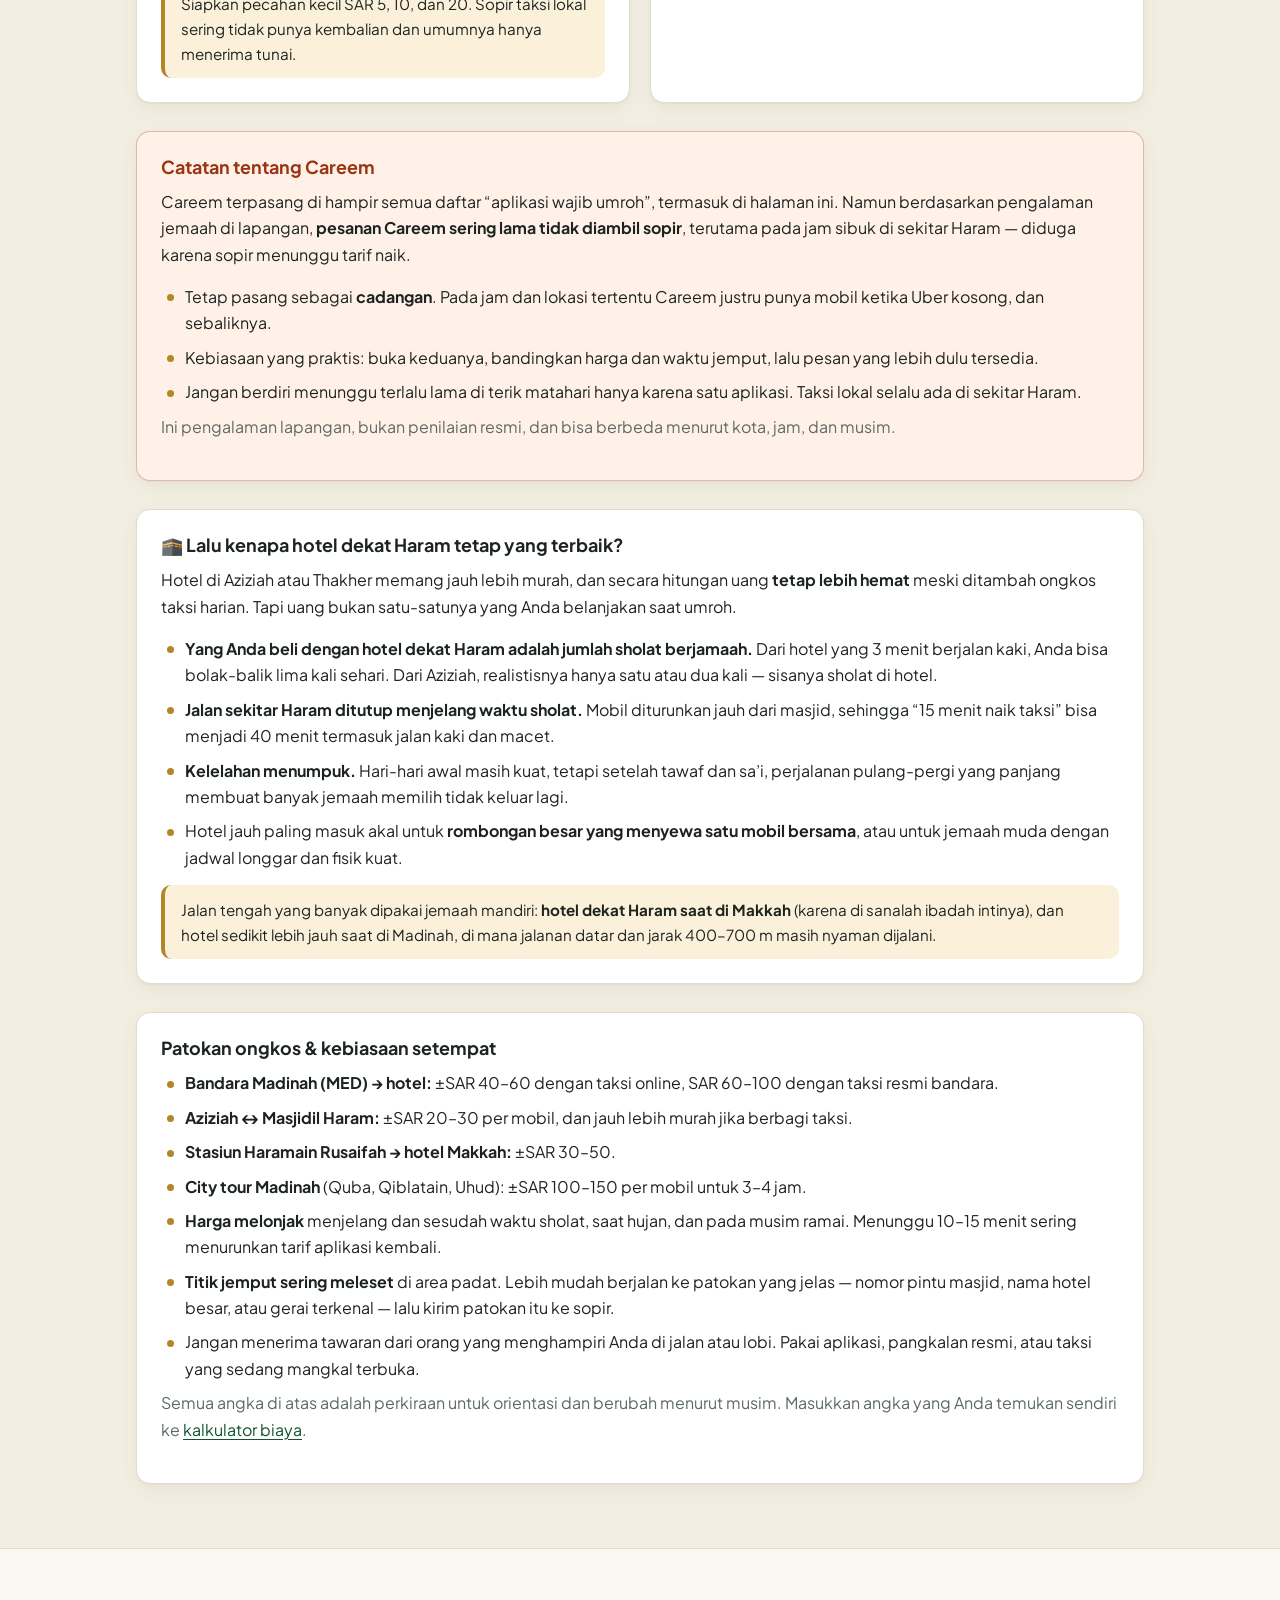
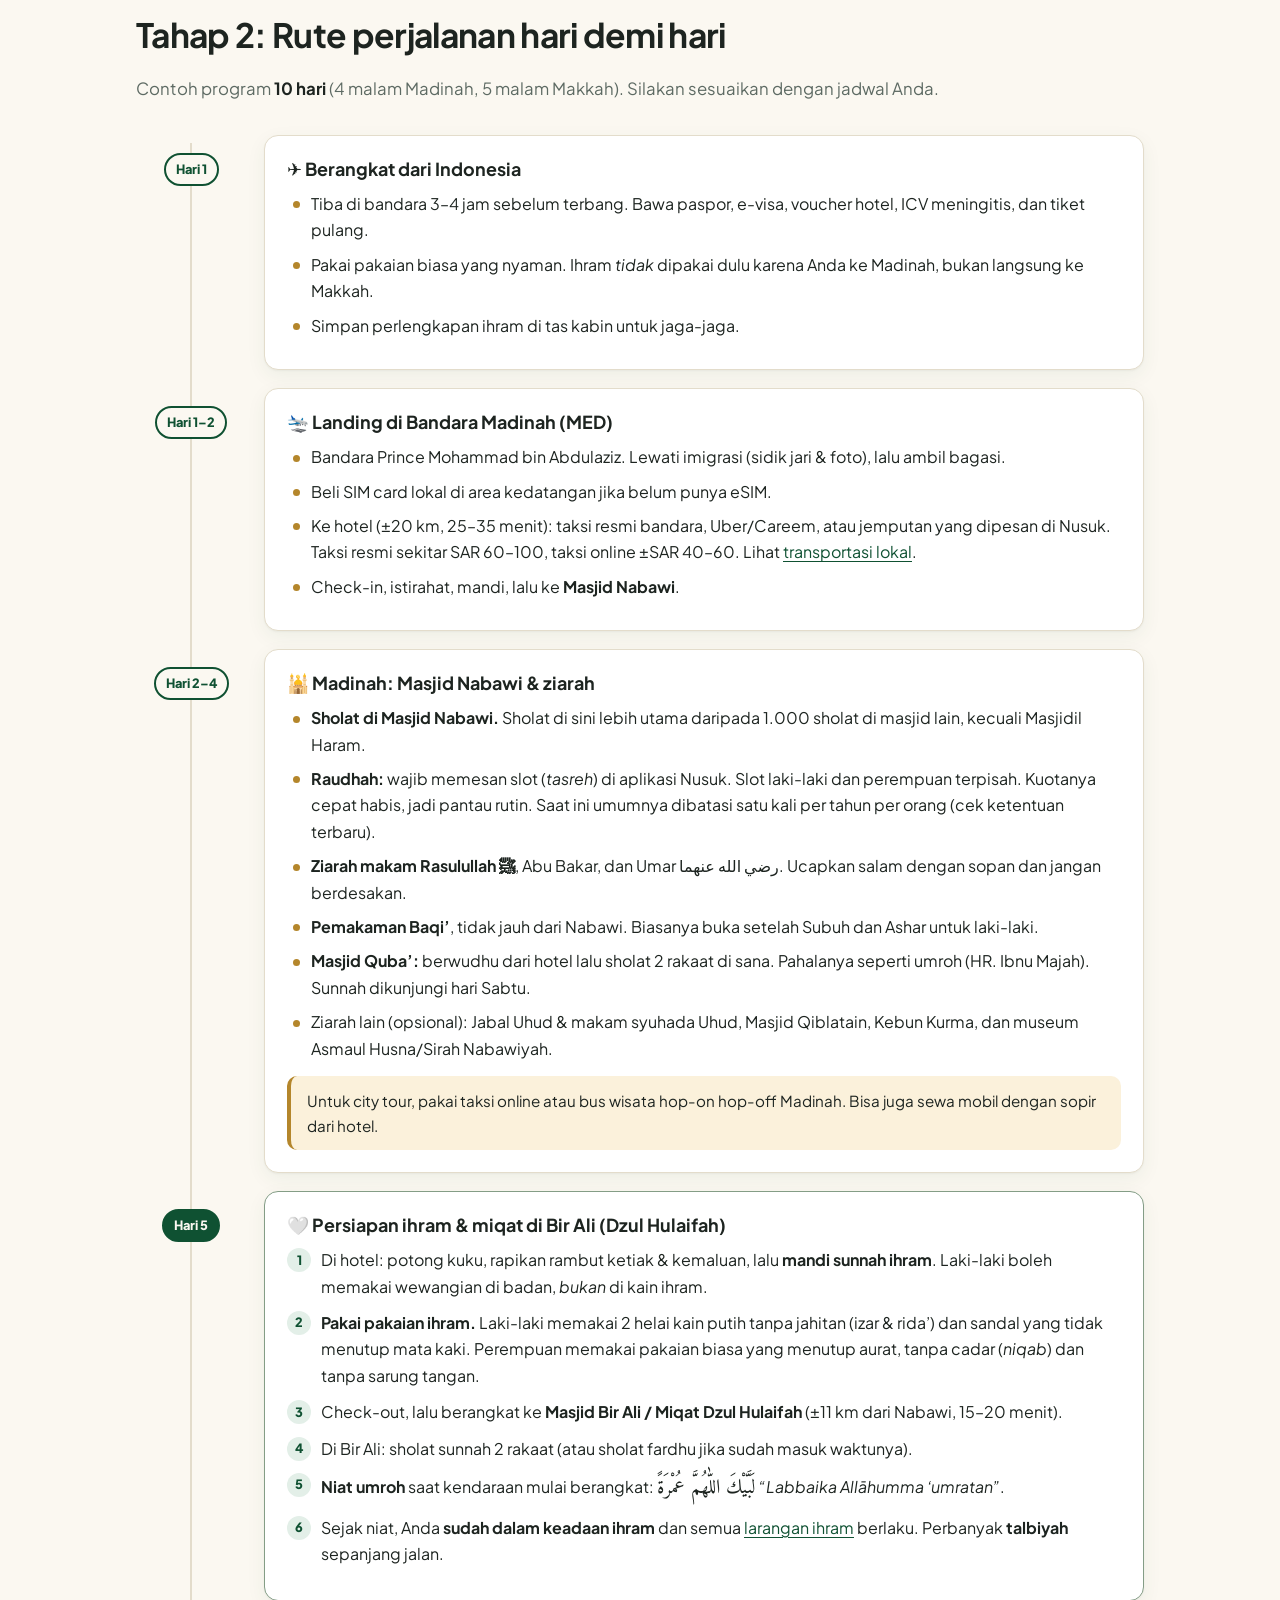
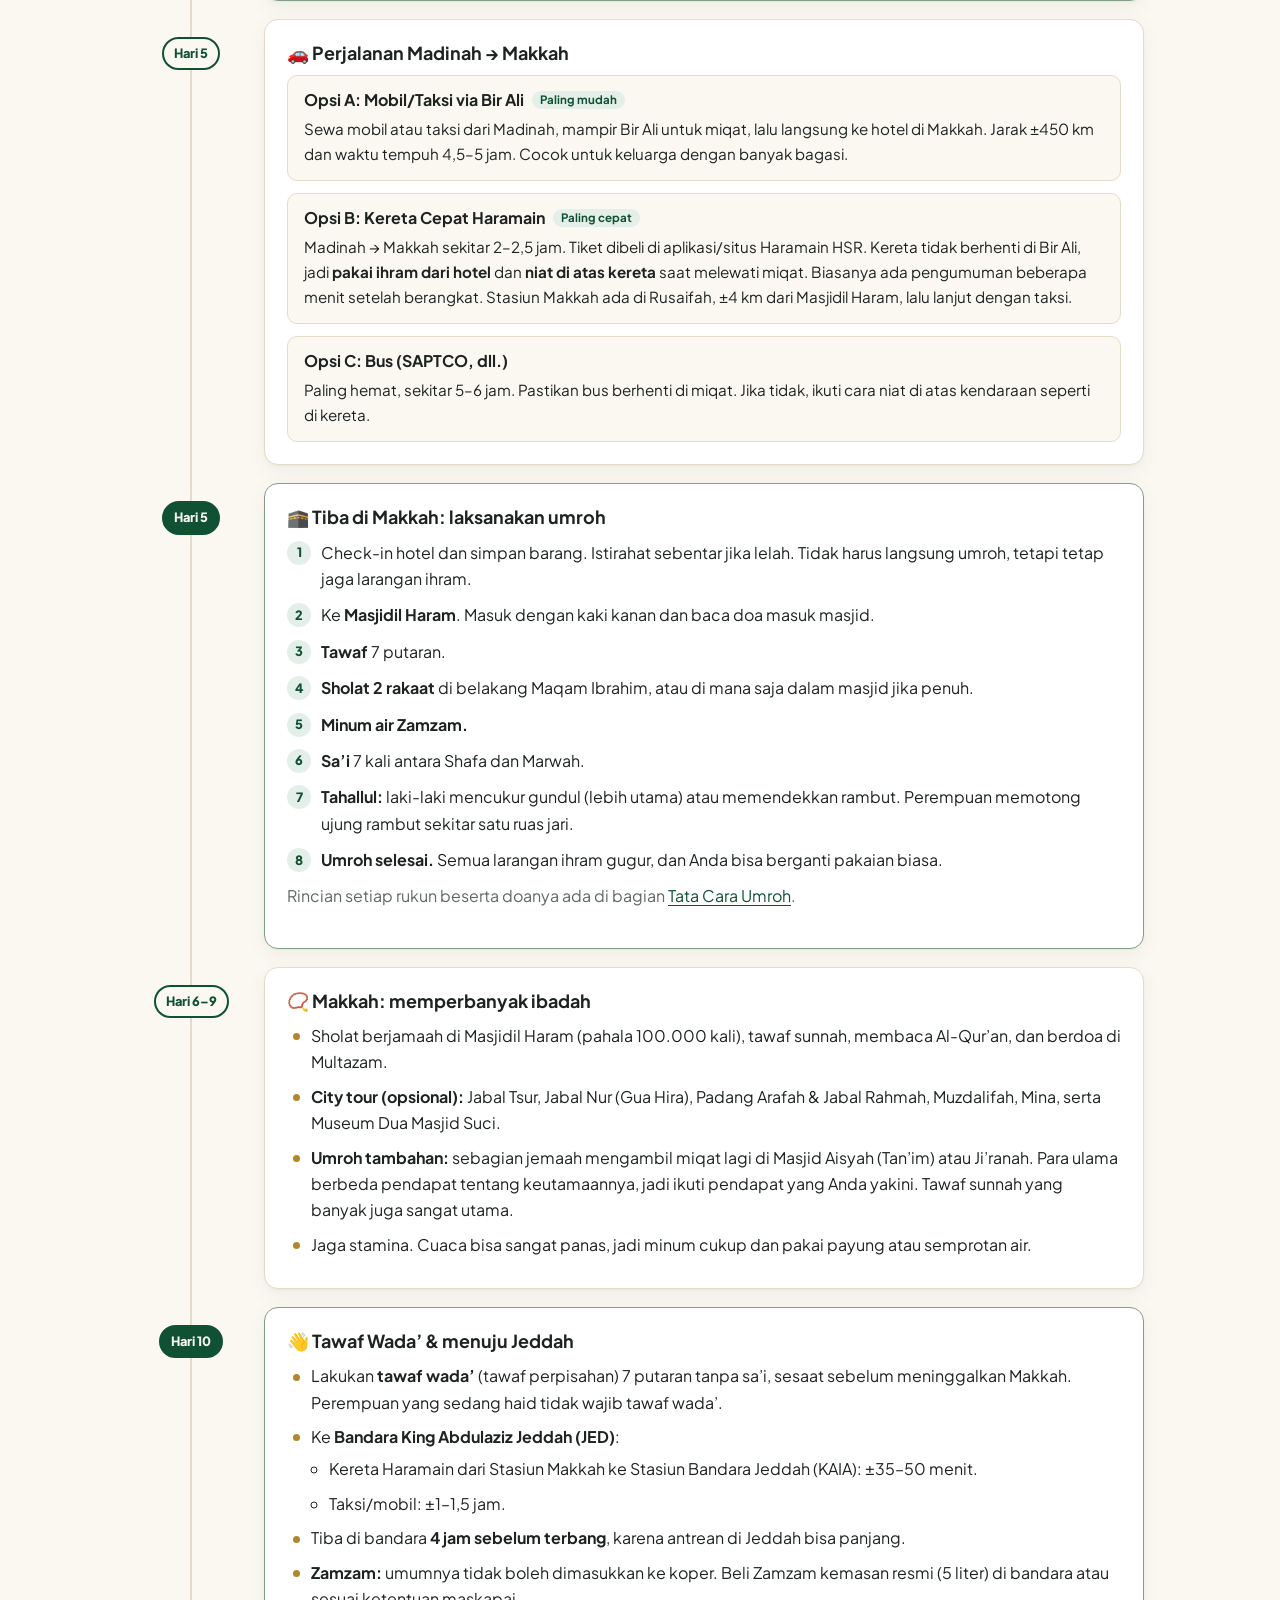
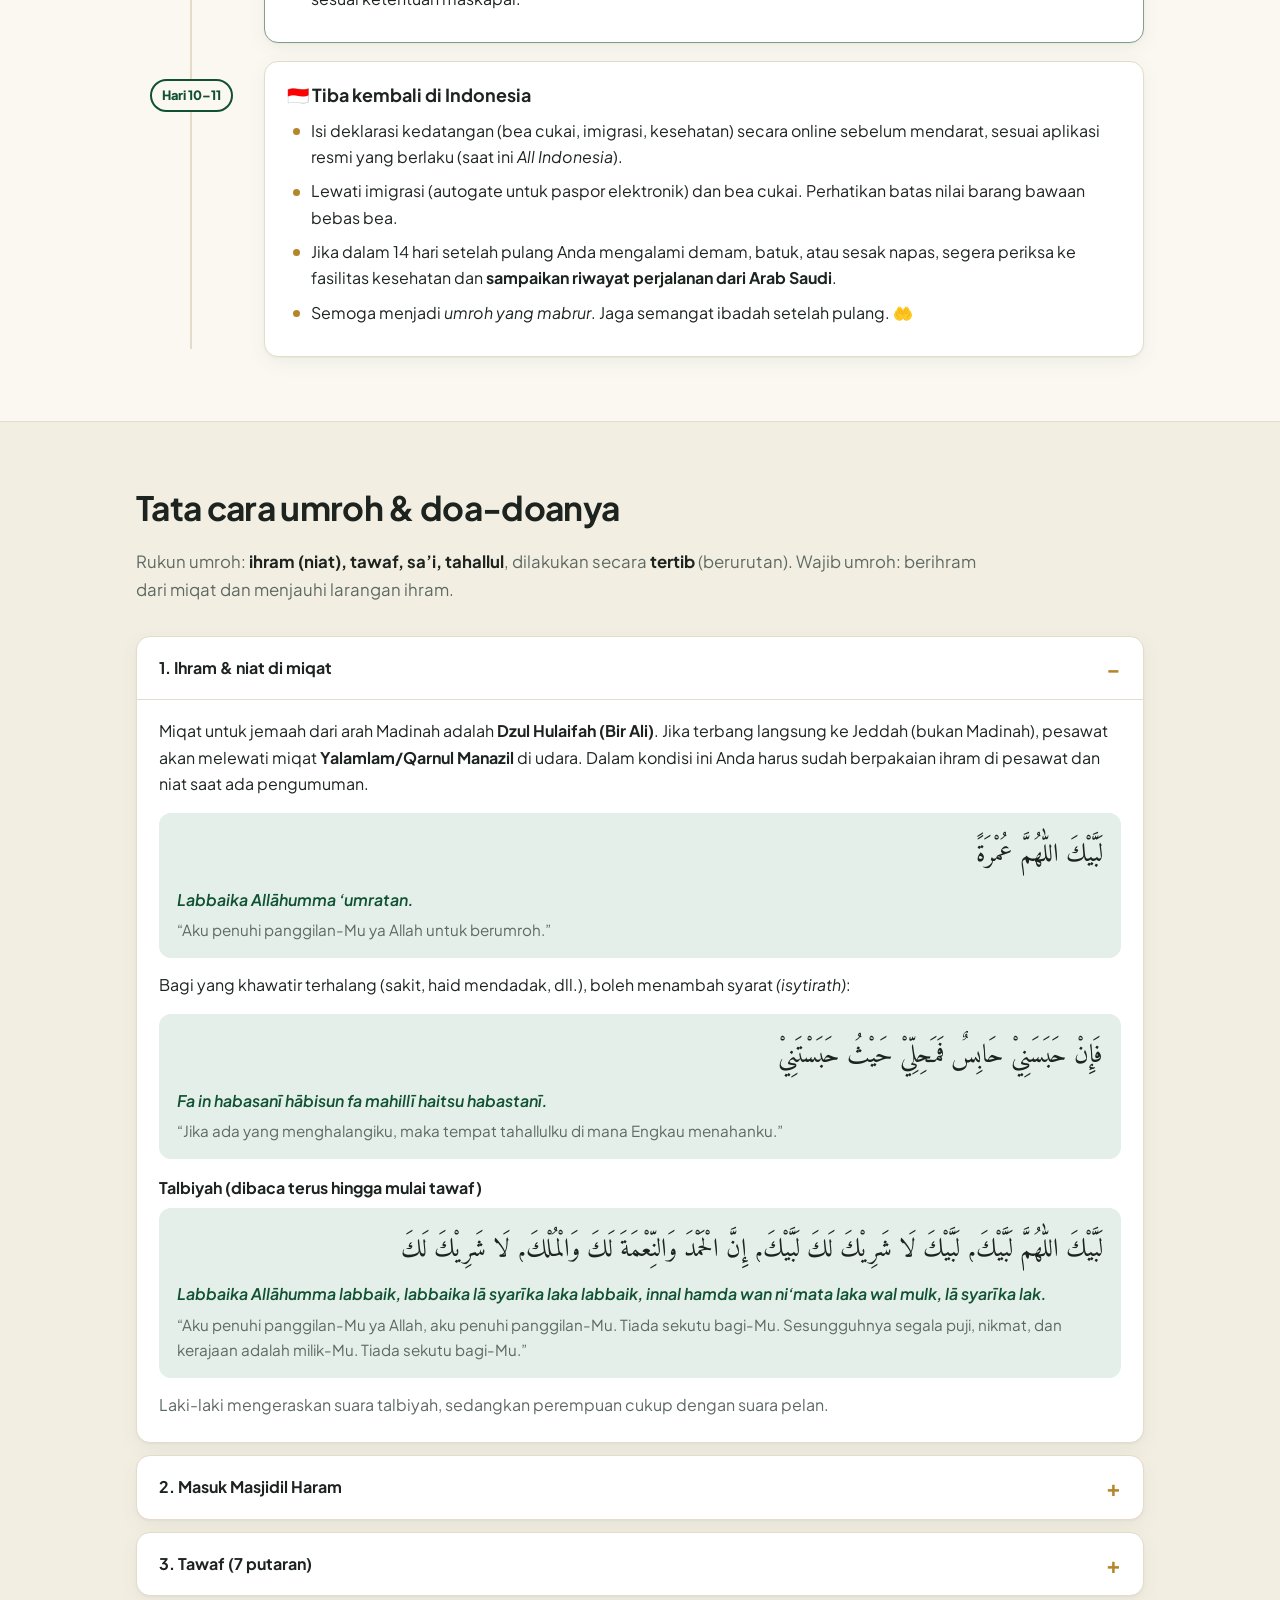
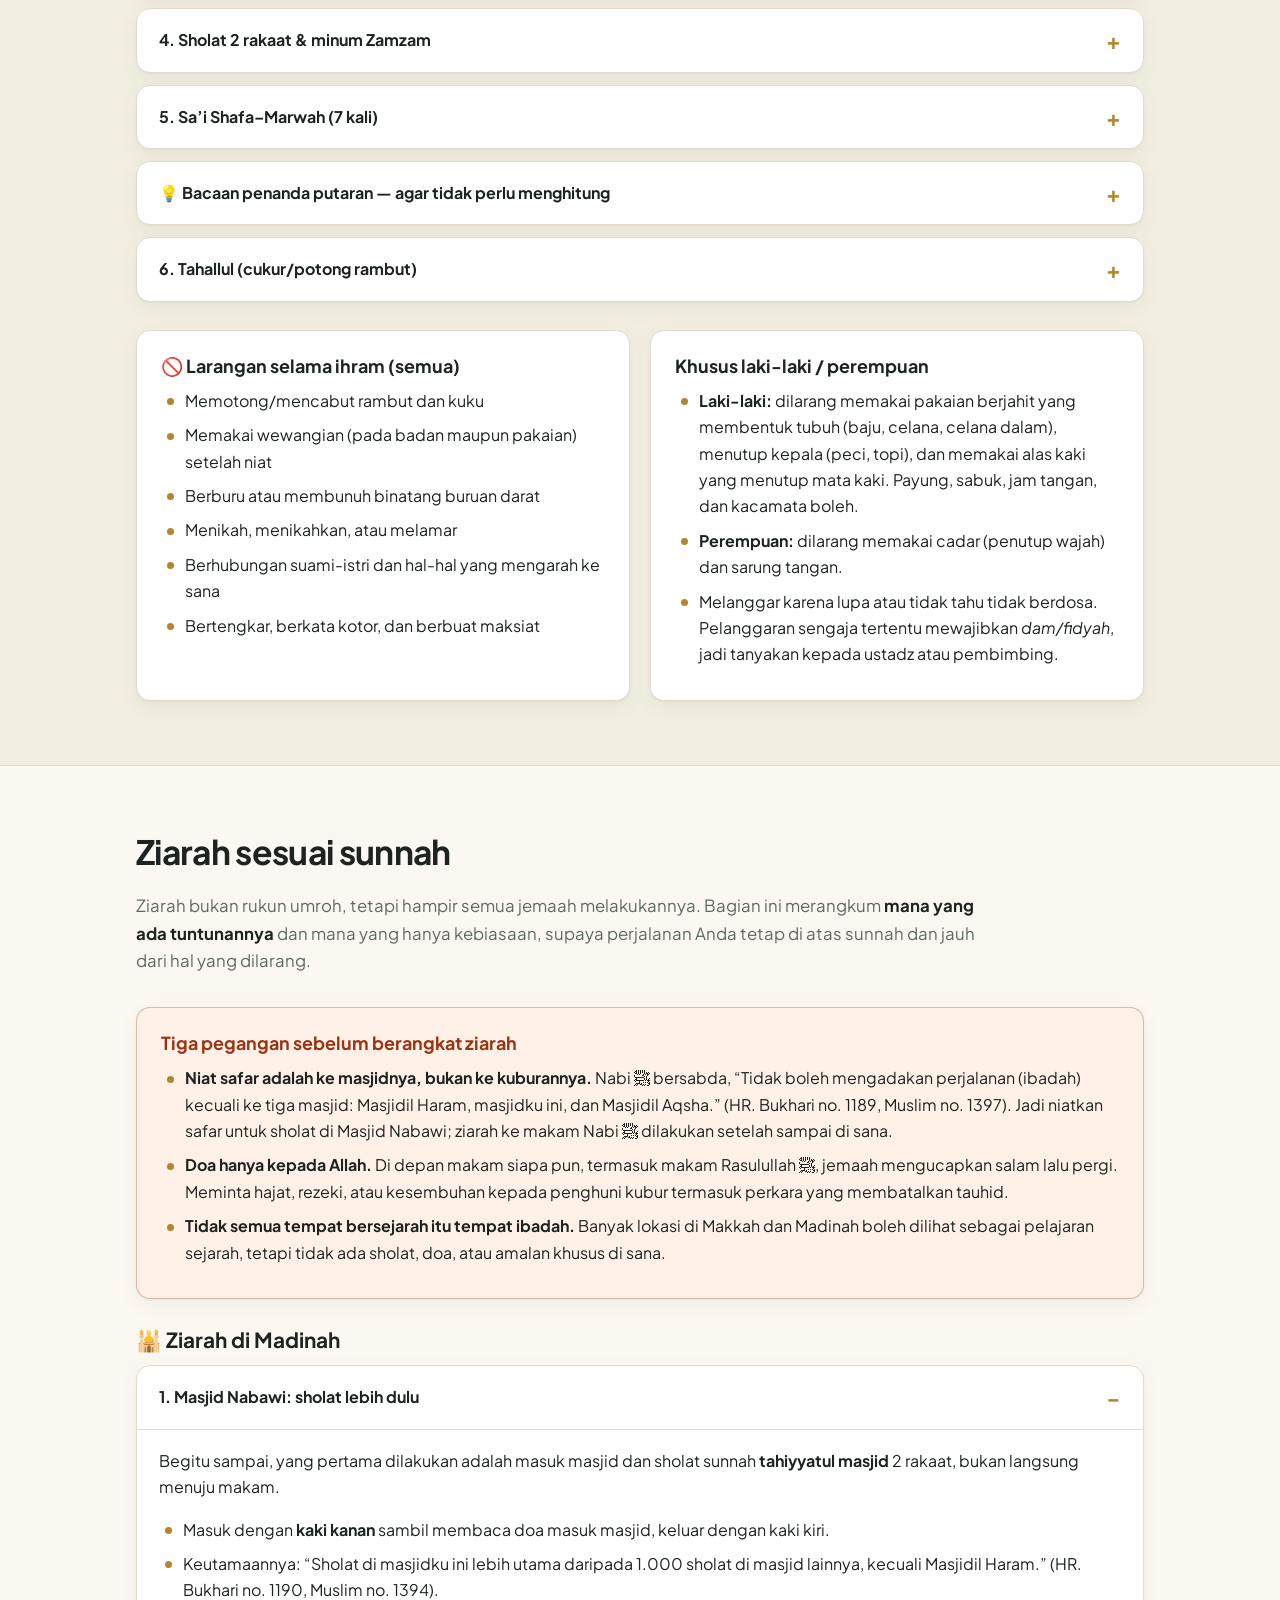
==== commit c199b578: "Tambah bagian transportasi lokal dan trik hemat tiket lewat Asia Tenggara Co-Authored-By: Claude Opu" ====
--- a/index.html
+++ b/index.html
@@ -8,7 +8,7 @@
   <link rel="preconnect" href="https://fonts.googleapis.com">
   <link rel="preconnect" href="https://fonts.gstatic.com" crossorigin>
   <link href="https://fonts.googleapis.com/css2?family=Amiri:wght@400;700&family=Plus+Jakarta+Sans:wght@400;500;600;700;800&display=swap" rel="stylesheet">
-  <link rel="stylesheet" href="style.css?v=20261109">
+  <link rel="stylesheet" href="style.css?v=20261115">
   <link rel="icon" href="data:image/svg+xml,<svg xmlns='http://www.w3.org/2000/svg' viewBox='0 0 64 64'><rect width='64' height='64' rx='14' fill='%230f5132'/><rect x='18' y='20' width='28' height='28' fill='%23111'/><rect x='18' y='26' width='28' height='4' fill='%23d4a94a'/></svg>">
 </head>
 <body>
@@ -35,6 +35,7 @@
         <button type="button" class="nav-top" aria-expanded="false">Perjalanan<span class="caret" aria-hidden="true">▾</span></button>
         <div class="nav-menu">
           <a href="#perjalanan">Rute hari demi hari</a>
+          <a href="#transport">Taksi, Uber &amp; Careem</a>
           <a href="peta.html">Peta Makkah &amp; Madinah</a>
         </div>
       </div>
@@ -181,10 +182,32 @@
             <h3>Beli tiket pesawat</h3>
             <ul class="dots">
               <li><strong>Rute ideal: Jakarta/Surabaya/Medan/Makassar → Madinah (MED)</strong>, lalu pulang <strong>Jeddah (JED) → Indonesia</strong>. Pilih tiket <em>multi-city / open-jaw</em>.</li>
-              <li>Penerbangan langsung ke Madinah tersedia dari beberapa maskapai, misalnya Saudia, Garuda Indonesia, dan Lion Air. Ada juga opsi transit via Kuala Lumpur, Doha, Dubai, Abu Dhabi, atau Muscat yang sering lebih murah.</li>
+              <li>Penerbangan langsung ke Madinah tersedia dari beberapa maskapai, misalnya Saudia, Garuda Indonesia, dan Lion Air. Nyaman, tetapi hampir selalu yang termahal.</li>
+              <li><strong>Pecah tiketnya lewat Asia Tenggara — ini penghematan terbesar.</strong> Lihat kotak di bawah.</li>
               <li>Cek <strong>kuota bagasi</strong> dan aturan air Zamzam setiap maskapai.</li>
               <li>Pastikan tanggal tiket sesuai dengan tanggal hotel dan visa.</li>
             </ul>
+
+            <div class="card card-warn">
+              <h3>✈️ Trik hemat: transit lewat Singapura, Kuala Lumpur, atau Bangkok</h3>
+              <p>Harga tiket ke Arab Saudi berbeda jauh tergantung <strong>kota keberangkatannya</strong>, bukan hanya maskapainya. Rute dari Indonesia dijual jauh lebih mahal daripada rute yang sama dari negara tetangga.</p>
+              <p>Contoh yang banyak ditemui jemaah mandiri:</p>
+              <ul class="dots">
+                <li><strong>Saudia, Jeddah ↔ Jakarta:</strong> sekitar <strong>Rp 13 juta</strong>.</li>
+                <li><strong>Saudia, Jeddah ↔ Singapura:</strong> sekitar <strong>Rp 7 juta</strong> — maskapai sama, pesawat sama, selisih hampir Rp 6 juta.</li>
+              </ul>
+              <p>Caranya: beli tiket murah Indonesia → Singapura/Kuala Lumpur/Bangkok secara terpisah (AirAsia, Scoot, Batik, dan sejenisnya), lalu sambung dengan tiket Asia Tenggara → Madinah/Jeddah. Maskapai Teluk seperti Emirates, Etihad, dan Qatar Airways pun biasanya lebih murah bila diberangkatkan dari sana.</p>
+              <h4>Yang harus Anda perhitungkan</h4>
+              <ul class="dots">
+                <li><strong>Dua tiket terpisah berarti dua tanggung jawab terpisah.</strong> Jika penerbangan pertama terlambat dan Anda ketinggalan yang kedua, tidak ada maskapai yang mengganti. Beri jeda minimal <strong>5–6 jam</strong>, dan lebih aman menginap semalam.</li>
+                <li><strong>Bagasi tidak tersambung.</strong> Anda harus mengambil koper, keluar imigrasi, lalu check-in lagi. Hitung waktu dan tenaga untuk ini, terutama saat pulang membawa Zamzam dan oleh-oleh.</li>
+                <li><strong>Singapura, Malaysia, dan Thailand bebas visa</strong> untuk paspor Indonesia, jadi transit panjang atau menginap semalam tidak bermasalah.</li>
+                <li><strong>Kuota bagasi LCC kecil.</strong> Beli tambahan bagasi sejak awal karena membelinya di bandara jauh lebih mahal.</li>
+                <li><strong>Ihram saat pulang-pergi.</strong> Jika Anda terbang langsung ke Jeddah (bukan Madinah), miqat dilewati di udara — lihat <a href="#faq">tanya jawab</a>. Rute lewat Madinah membuat urusan ini jauh lebih sederhana.</li>
+                <li>Selisihnya paling terasa untuk <strong>rombongan</strong>. Berempat, penghematan Rp 6 juta per orang menjadi sekitar Rp 24 juta — cukup untuk membayar seluruh hotel.</li>
+              </ul>
+              <p class="muted">Angka di atas adalah gambaran, bukan harga tetap, dan berubah menurut musim serta waktu pemesanan. Bandingkan sendiri di mesin pencari tiket dengan mencoba kota keberangkatan yang berbeda, lalu masukkan hasilnya ke <a href="#biaya">kalkulator biaya</a>.</p>
+            </div>
           </div>
         </li>
 
@@ -196,7 +219,7 @@
               <li>Cek ketentuan teknis umroh mandiri terbaru dari Kementerian Haji dan Umrah RI, karena aturan turunan UU 14/2025 bisa menambah prosedur baru.</li>
               <li><strong>Uang:</strong> siapkan Riyal (SAR) tunai secukupnya. Kartu debit/kredit berlogo Visa/Mastercard diterima luas, dan pembayaran QR antarnegara juga makin banyak tersedia.</li>
               <li><strong>Internet:</strong> paket roaming, eSIM, atau beli SIM lokal (STC, Mobily, Zain) di bandara Madinah. Membeli SIM lokal membutuhkan paspor.</li>
-              <li><strong>Aplikasi wajib:</strong> Nusuk (Raudhah & izin), Careem/Uber (taksi online), Haramain HSR (kereta cepat), Google Maps, dan aplikasi waktu sholat.</li>
+              <li><strong>Aplikasi wajib:</strong> Nusuk (Raudhah & izin), Uber dan Careem (taksi online), Haramain HSR (kereta cepat), Google Maps, dan aplikasi waktu sholat. Baca perbandingannya di <a href="#transport">transportasi lokal</a>.</li>
               <li>Pelajari manasik umroh, minimal baca bagian <a href="#tatacara">Tata Cara</a> di bawah. Ikut manasik di masjid atau KBIHU terdekat juga bermanfaat.</li>
             </ul>
           </div>
@@ -302,6 +325,77 @@
     </div>
   </section>
 
+  <!-- TRANSPORTASI -->
+  <section id="transport" class="section section-alt">
+    <div class="wrap">
+      <h2>Transportasi lokal: taksi, Uber, atau Careem?</h2>
+      <p class="section-lead">Jemaah mandiri menanggung sendiri perpindahan dari bandara, antarkota, dan pulang-pergi ke masjid. Ini pos biaya yang paling mudah membengkak sekaligus paling mudah dihemat, asal tahu cara kerjanya di lapangan.</p>
+
+      <div class="grid-2">
+        <div class="card">
+          <h3>🚖 Taksi lokal — bekerja seperti angkot</h3>
+          <p>Ini yang sering mengejutkan jemaah Indonesia. Taksi konvensional di Makkah dan Madinah, terutama yang mangkal di sekitar Haram, <strong>tidak harus disewa satu mobil penuh.</strong> Selama masih ada kursi kosong, sopir terus mencari penumpang lain searah.</p>
+          <ul class="dots">
+            <li><strong>Ongkosnya bisa turun di bawah separuh</strong> dibanding menyewa mobilnya sendirian, karena biaya dibagi antarpenumpang.</li>
+            <li>Paling cocok untuk <strong>rute ramai</strong>: hotel ↔ Haram, Aziziah ↔ Haram, terminal ↔ masjid. Sopir meneriakkan tujuannya, dan Anda tinggal naik kalau searah.</li>
+            <li><strong>Sepakati harga sebelum naik</strong>, dalam angka, bukan “terserah”. Sebutkan tujuan dan tanyakan “kam riyal?” Argo jarang dipakai.</li>
+            <li>Konsekuensinya: perjalanan lebih lama karena berhenti menaik-turunkan penumpang, dan kurang nyaman bila Anda membawa koper besar atau mengajak lansia.</li>
+          </ul>
+          <div class="tip">Siapkan pecahan kecil SAR 5, 10, dan 20. Sopir taksi lokal sering tidak punya kembalian dan umumnya hanya menerima tunai.</div>
+        </div>
+
+        <div class="card">
+          <h3>📱 Uber — pilihan paling nyaman</h3>
+          <p>Kalau Anda ingin kepastian, inilah yang paling enak dipakai.</p>
+          <ul class="ticks">
+            <li><strong>Harga transparan</strong> dan terkunci di aplikasi sebelum memesan. Tidak ada tawar-menawar dan tidak ada kejutan di akhir.</li>
+            <li><strong>Tidak mencari penumpang lain</strong>, jadi langsung menuju tujuan Anda.</li>
+            <li>Bayar dengan kartu, tidak perlu memikirkan uang kembalian.</li>
+            <li>Rute terekam di aplikasi, jadi lebih aman terutama bagi jemaah perempuan atau yang bepergian sendirian.</li>
+          </ul>
+          <p class="muted">Harganya memang di atas taksi berbagi, tetapi masih jauh di bawah sewa mobil harian untuk perjalanan pendek.</p>
+        </div>
+      </div>
+
+      <div class="card card-warn mt">
+        <h3>Catatan tentang Careem</h3>
+        <p>Careem terpasang di hampir semua daftar “aplikasi wajib umroh”, termasuk di halaman ini. Namun berdasarkan pengalaman jemaah di lapangan, <strong>pesanan Careem sering lama tidak diambil sopir</strong>, terutama pada jam sibuk di sekitar Haram — diduga karena sopir menunggu tarif naik.</p>
+        <ul class="dots">
+          <li>Tetap pasang sebagai <strong>cadangan</strong>. Pada jam dan lokasi tertentu Careem justru punya mobil ketika Uber kosong, dan sebaliknya.</li>
+          <li>Kebiasaan yang praktis: buka keduanya, bandingkan harga dan waktu jemput, lalu pesan yang lebih dulu tersedia.</li>
+          <li>Jangan berdiri menunggu terlalu lama di terik matahari hanya karena satu aplikasi. Taksi lokal selalu ada di sekitar Haram.</li>
+        </ul>
+        <p class="muted">Ini pengalaman lapangan, bukan penilaian resmi, dan bisa berbeda menurut kota, jam, dan musim.</p>
+      </div>
+
+      <div class="card mt">
+        <h3>🕋 Lalu kenapa hotel dekat Haram tetap yang terbaik?</h3>
+        <p>Hotel di Aziziah atau Thakher memang jauh lebih murah, dan secara hitungan uang <strong>tetap lebih hemat</strong> meski ditambah ongkos taksi harian. Tapi uang bukan satu-satunya yang Anda belanjakan saat umroh.</p>
+        <ul class="dots">
+          <li><strong>Yang Anda beli dengan hotel dekat Haram adalah jumlah sholat berjamaah.</strong> Dari hotel yang 3 menit berjalan kaki, Anda bisa bolak-balik lima kali sehari. Dari Aziziah, realistisnya hanya satu atau dua kali — sisanya sholat di hotel.</li>
+          <li><strong>Jalan sekitar Haram ditutup menjelang waktu sholat.</strong> Mobil diturunkan jauh dari masjid, sehingga “15 menit naik taksi” bisa menjadi 40 menit termasuk jalan kaki dan macet.</li>
+          <li><strong>Kelelahan menumpuk.</strong> Hari-hari awal masih kuat, tetapi setelah tawaf dan sa’i, perjalanan pulang-pergi yang panjang membuat banyak jemaah memilih tidak keluar lagi.</li>
+          <li>Hotel jauh paling masuk akal untuk <strong>rombongan besar yang menyewa satu mobil bersama</strong>, atau untuk jemaah muda dengan jadwal longgar dan fisik kuat.</li>
+        </ul>
+        <div class="tip">Jalan tengah yang banyak dipakai jemaah mandiri: <strong>hotel dekat Haram saat di Makkah</strong> (karena di sanalah ibadah intinya), dan hotel sedikit lebih jauh saat di Madinah, di mana jalanan datar dan jarak 400–700 m masih nyaman dijalani.</div>
+      </div>
+
+      <div class="card mt">
+        <h3>Patokan ongkos &amp; kebiasaan setempat</h3>
+        <ul class="dots">
+          <li><strong>Bandara Madinah (MED) → hotel:</strong> ±SAR 40–60 dengan taksi online, SAR 60–100 dengan taksi resmi bandara.</li>
+          <li><strong>Aziziah ↔ Masjidil Haram:</strong> ±SAR 20–30 per mobil, dan jauh lebih murah jika berbagi taksi.</li>
+          <li><strong>Stasiun Haramain Rusaifah → hotel Makkah:</strong> ±SAR 30–50.</li>
+          <li><strong>City tour Madinah</strong> (Quba, Qiblatain, Uhud): ±SAR 100–150 per mobil untuk 3–4 jam.</li>
+          <li><strong>Harga melonjak</strong> menjelang dan sesudah waktu sholat, saat hujan, dan pada musim ramai. Menunggu 10–15 menit sering menurunkan tarif aplikasi kembali.</li>
+          <li><strong>Titik jemput sering meleset</strong> di area padat. Lebih mudah berjalan ke patokan yang jelas — nomor pintu masjid, nama hotel besar, atau gerai terkenal — lalu kirim patokan itu ke sopir.</li>
+          <li>Jangan menerima tawaran dari orang yang menghampiri Anda di jalan atau lobi. Pakai aplikasi, pangkalan resmi, atau taksi yang sedang mangkal terbuka.</li>
+        </ul>
+        <p class="muted">Semua angka di atas adalah perkiraan untuk orientasi dan berubah menurut musim. Masukkan angka yang Anda temukan sendiri ke <a href="#biaya">kalkulator biaya</a>.</p>
+      </div>
+    </div>
+  </section>
+
   <!-- PERJALANAN -->
   <section id="perjalanan" class="section">
     <div class="wrap">
@@ -329,7 +423,7 @@
             <ul class="dots">
               <li>Bandara Prince Mohammad bin Abdulaziz. Lewati imigrasi (sidik jari & foto), lalu ambil bagasi.</li>
               <li>Beli SIM card lokal di area kedatangan jika belum punya eSIM.</li>
-              <li>Ke hotel (±20 km, 25–35 menit): taksi resmi bandara, Careem/Uber, atau jemputan yang dipesan di Nusuk. Taksi biasanya sekitar SAR 60–100.</li>
+              <li>Ke hotel (±20 km, 25–35 menit): taksi resmi bandara, Uber/Careem, atau jemputan yang dipesan di Nusuk. Taksi resmi sekitar SAR 60–100, taksi online ±SAR 40–60. Lihat <a href="#transport">transportasi lokal</a>.</li>
               <li>Check-in, istirahat, mandi, lalu ke <strong>Masjid Nabawi</strong>.</li>
             </ul>
           </div>
@@ -1287,10 +1381,12 @@
           <summary>Tips hemat umroh mandiri</summary>
           <div class="acc-body">
             <ul class="dots">
+              <li><strong>Penghematan terbesar ada di tiket:</strong> terbang dari Singapura, Kuala Lumpur, atau Bangkok bisa memangkas sekitar Rp 6 juta per orang dibanding berangkat dari Jakarta. Lihat <a href="#persiapan">langkah beli tiket pesawat</a>.</li>
               <li>Berangkat di luar musim ramai (hindari Ramadhan, libur sekolah, dan akhir tahun).</li>
-              <li>Pantau promo tiket 2–3 bulan sebelumnya. Rute transit sering jauh lebih murah.</li>
-              <li>Pilih hotel sedikit lebih jauh yang punya shuttle, harganya bisa separuh dari hotel depan masjid.</li>
+              <li>Pantau promo tiket 2–3 bulan sebelumnya.</li>
+              <li>Pilih hotel sedikit lebih jauh yang punya shuttle, harganya bisa separuh dari hotel depan masjid — tetapi timbang dulu untung-ruginya di <a href="#transport">transportasi lokal</a>.</li>
               <li>Berbagi kamar (quad/triple) dengan keluarga atau teman.</li>
+              <li><strong>Berbagi taksi lokal</strong> yang mencari penumpang searah, ongkosnya bisa di bawah separuh.</li>
               <li>Gunakan kereta Haramain atau bus, bukan sewa mobil pribadi.</li>
               <li>Makan di restoran Indonesia/Asia di sekitar hotel, atau beli di supermarket.</li>
             </ul>
@@ -1326,6 +1422,6 @@
   </div>
 </footer>
 
-<script src="script.js?v=20261109"></script>
+<script src="script.js?v=20261115"></script>
 </body>
 </html>
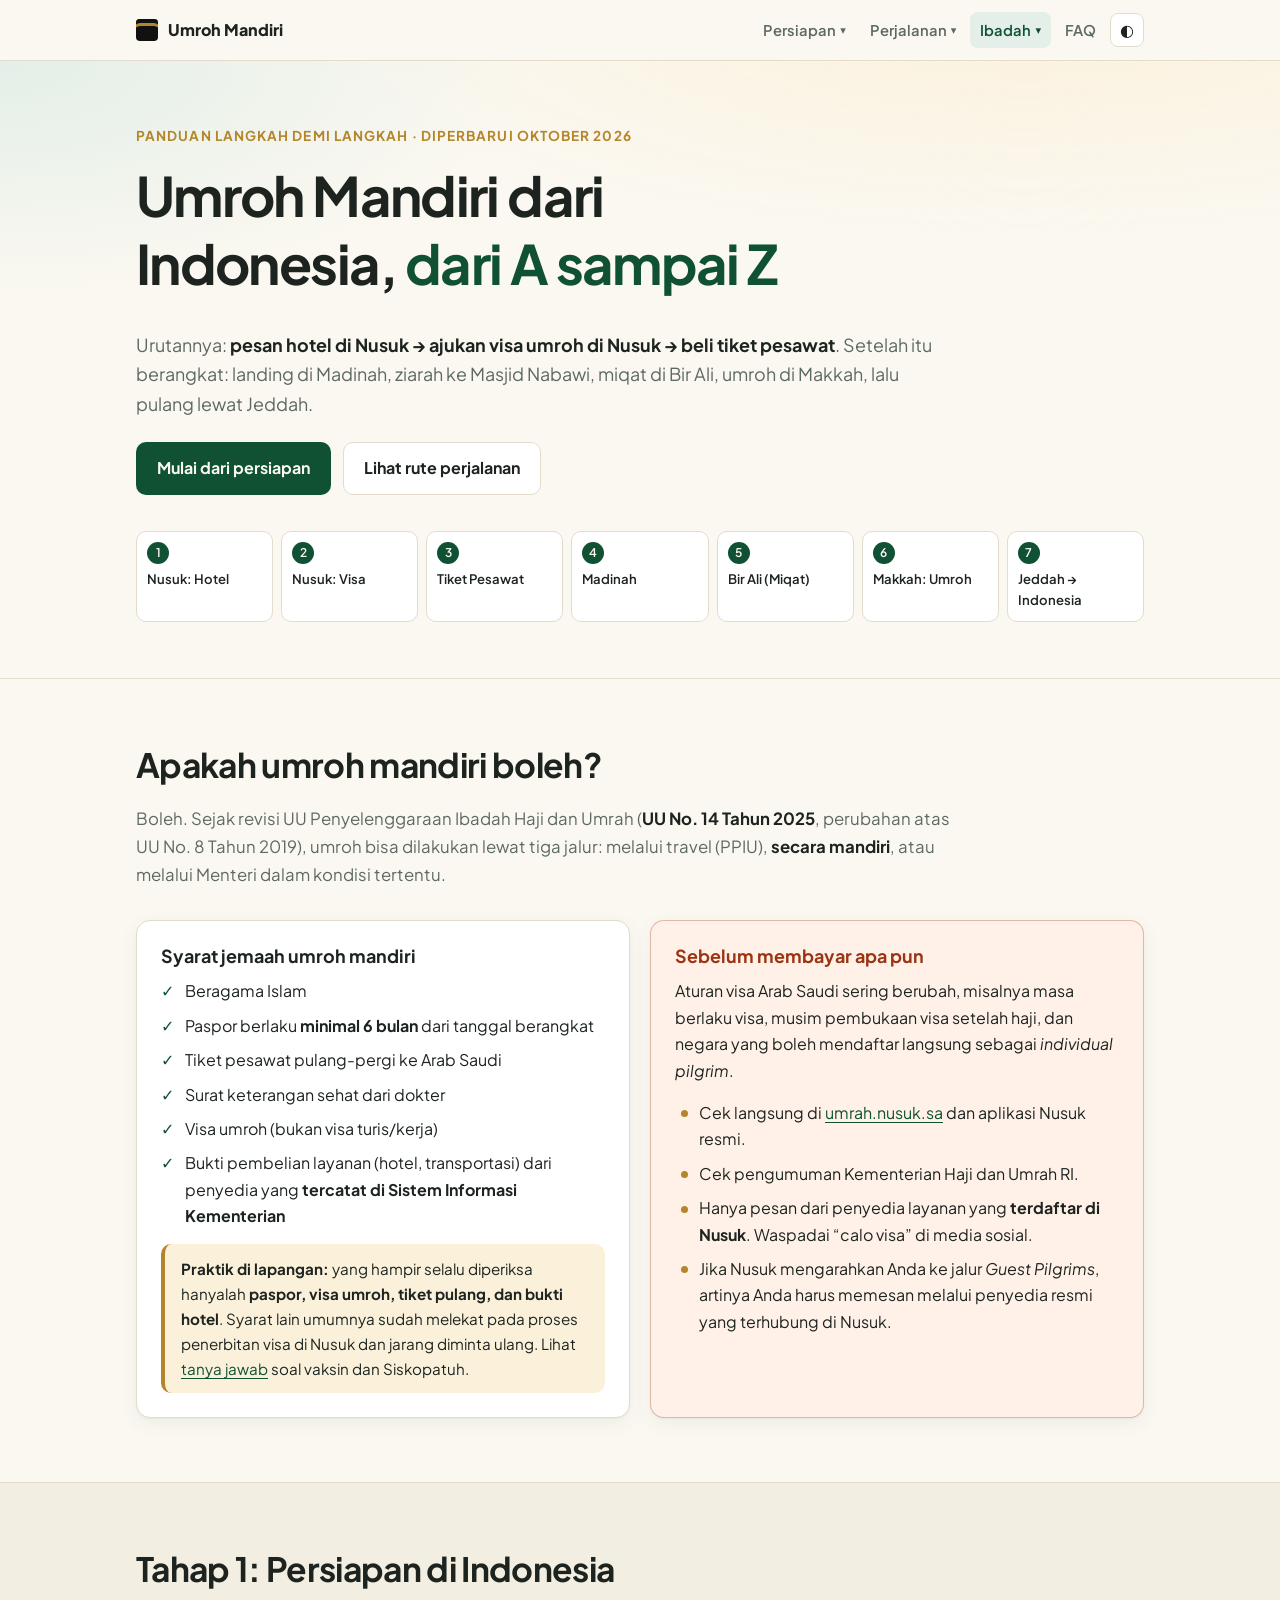
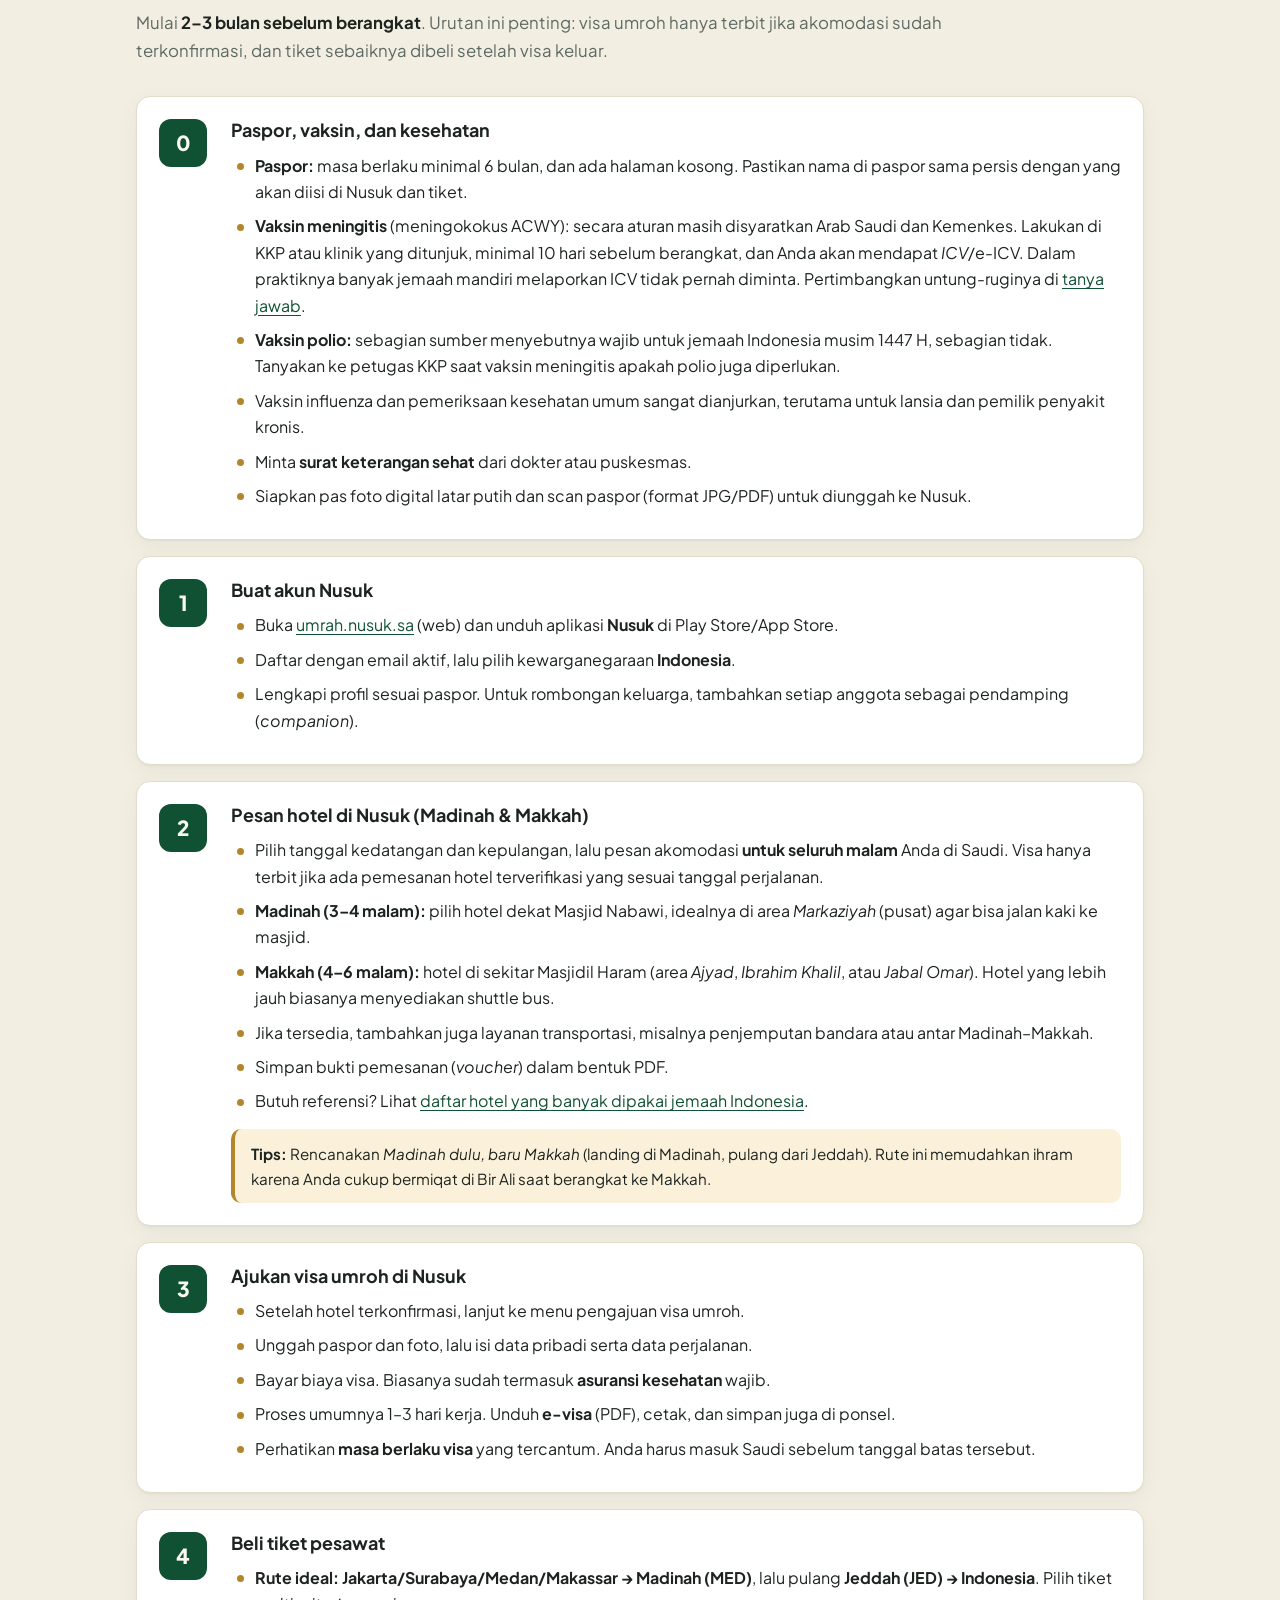
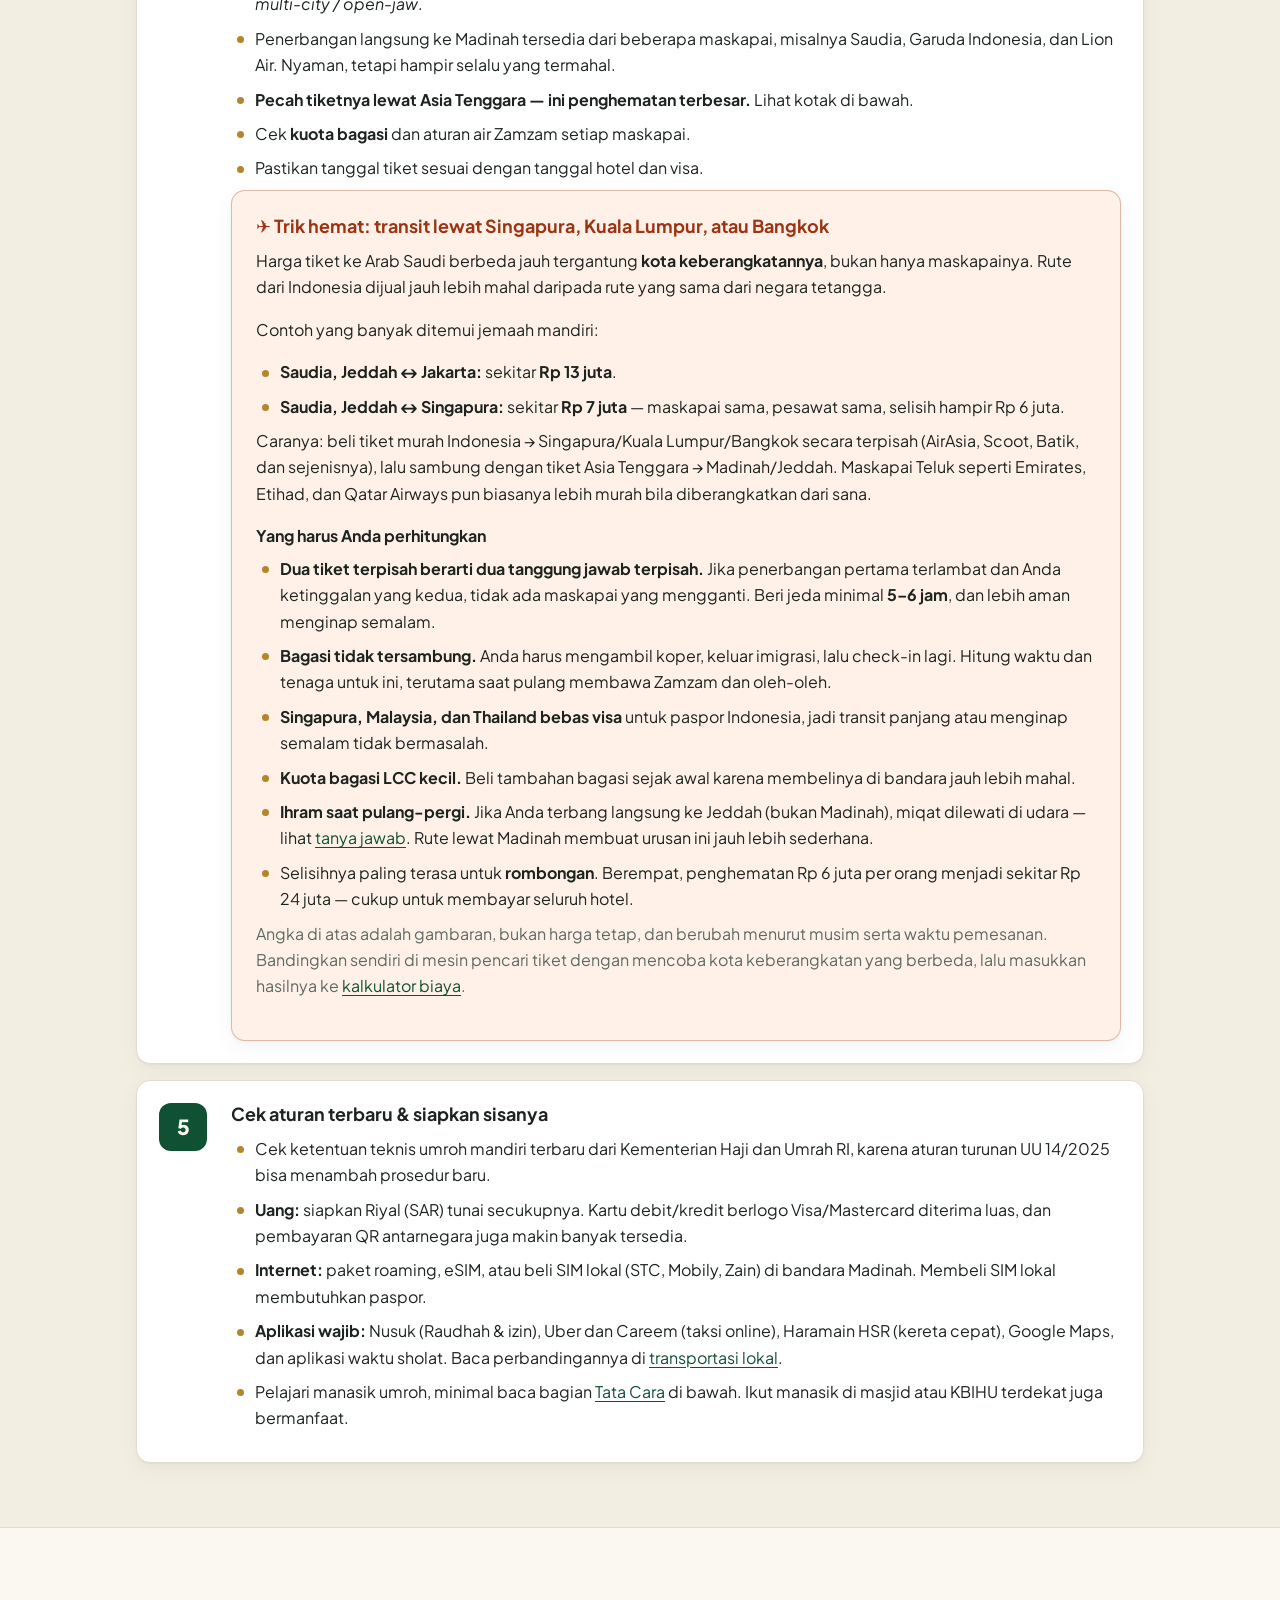
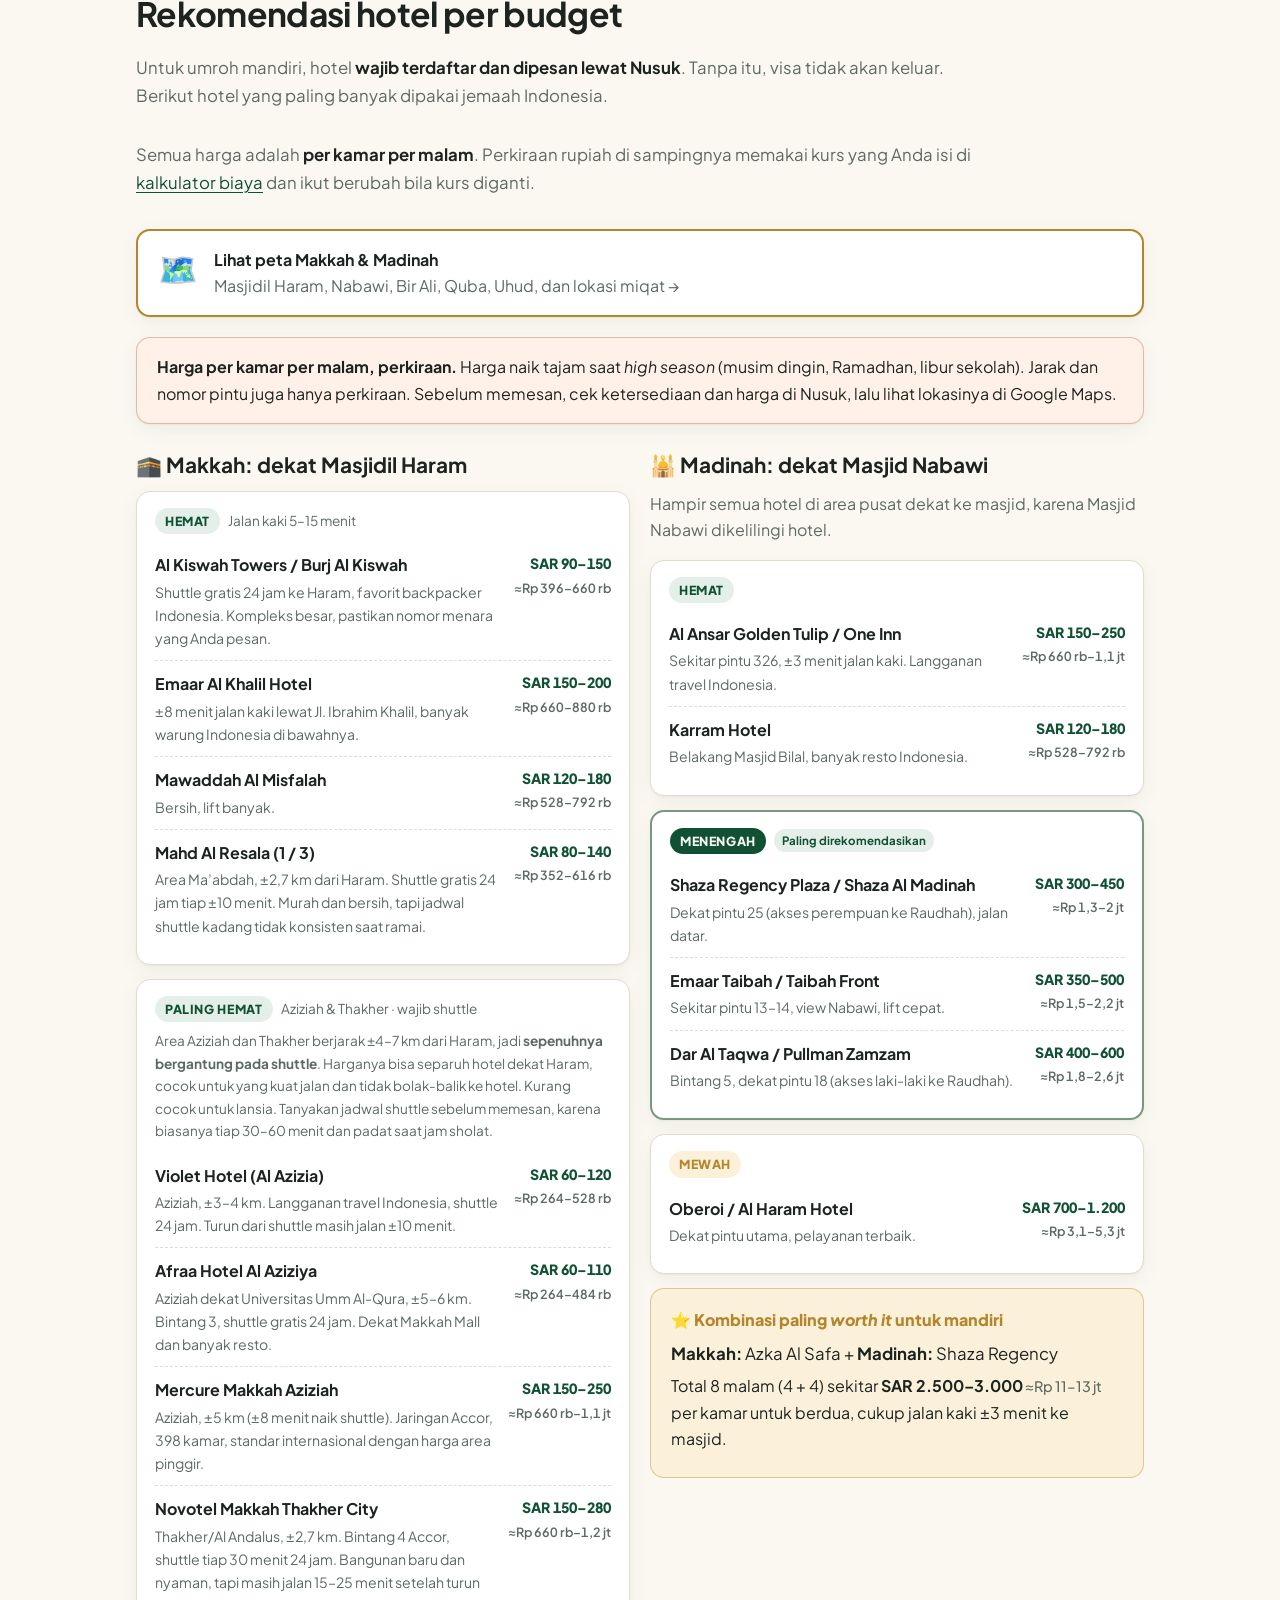
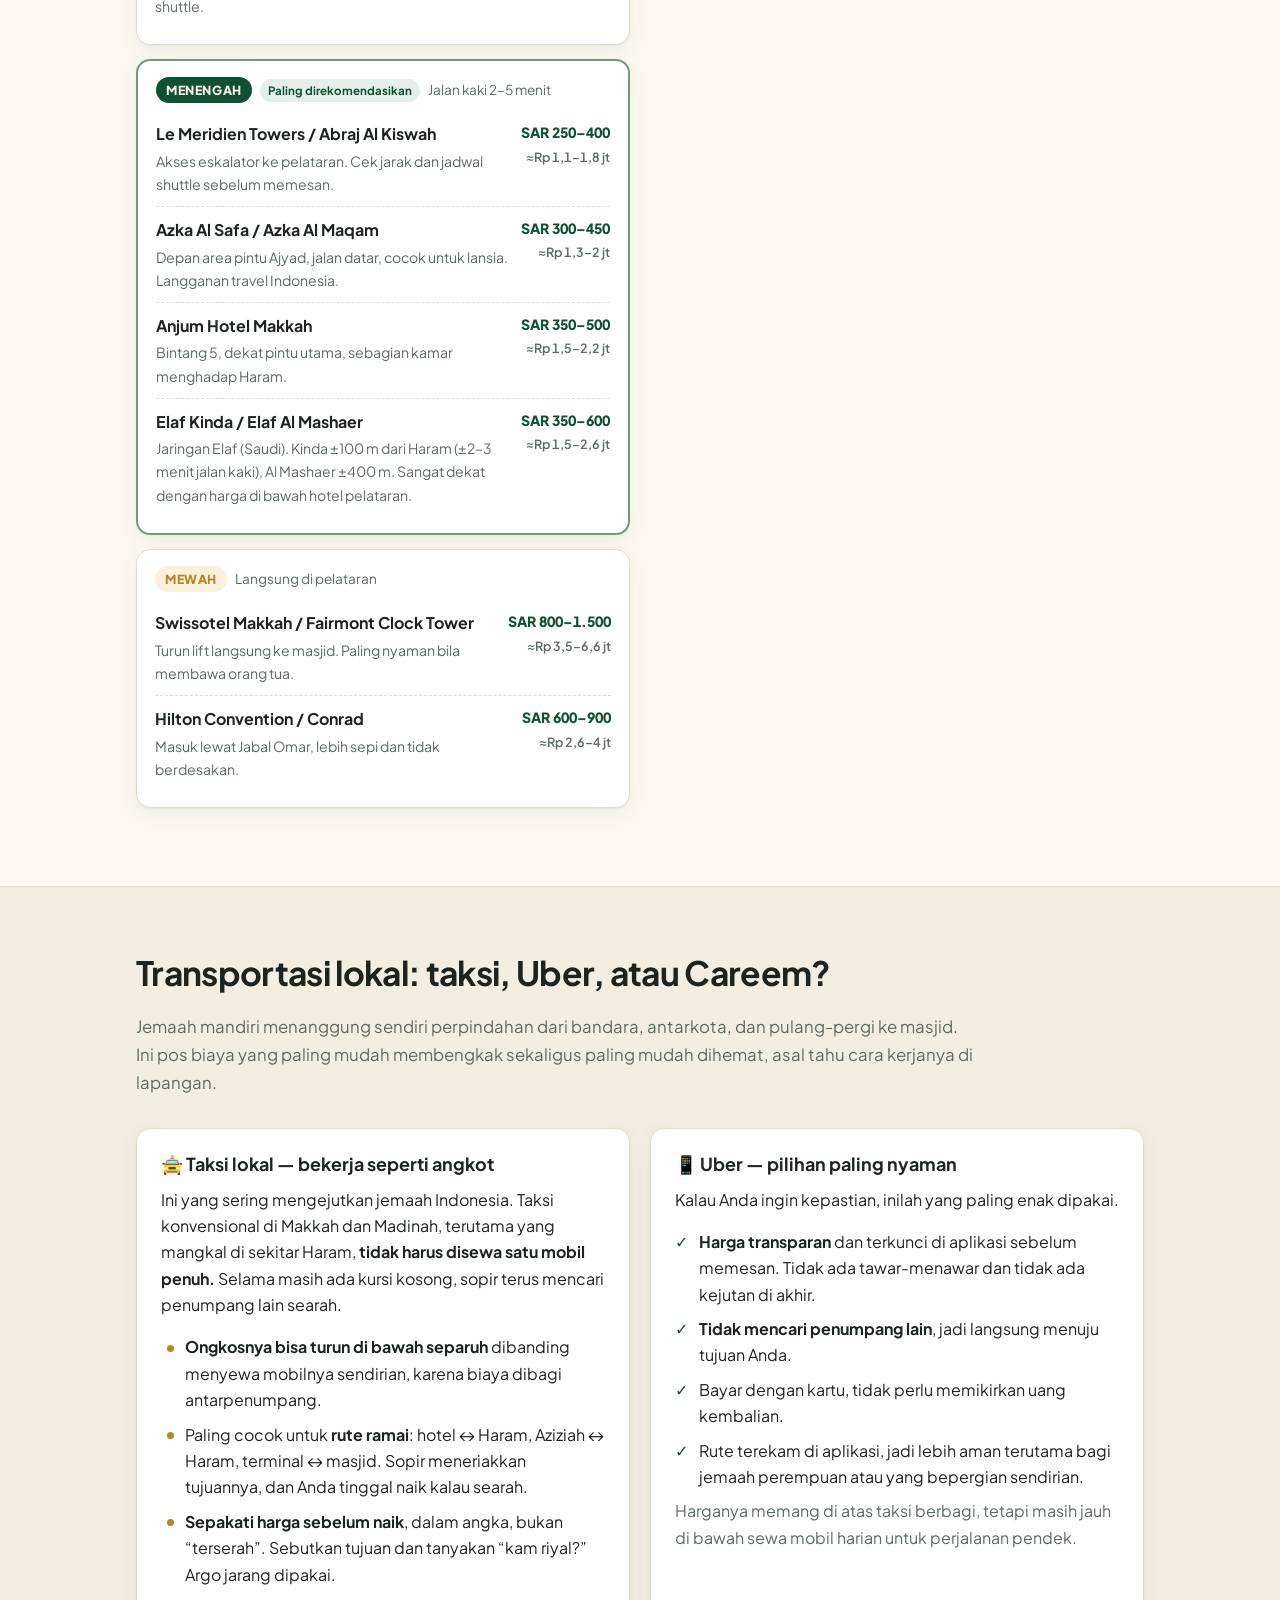
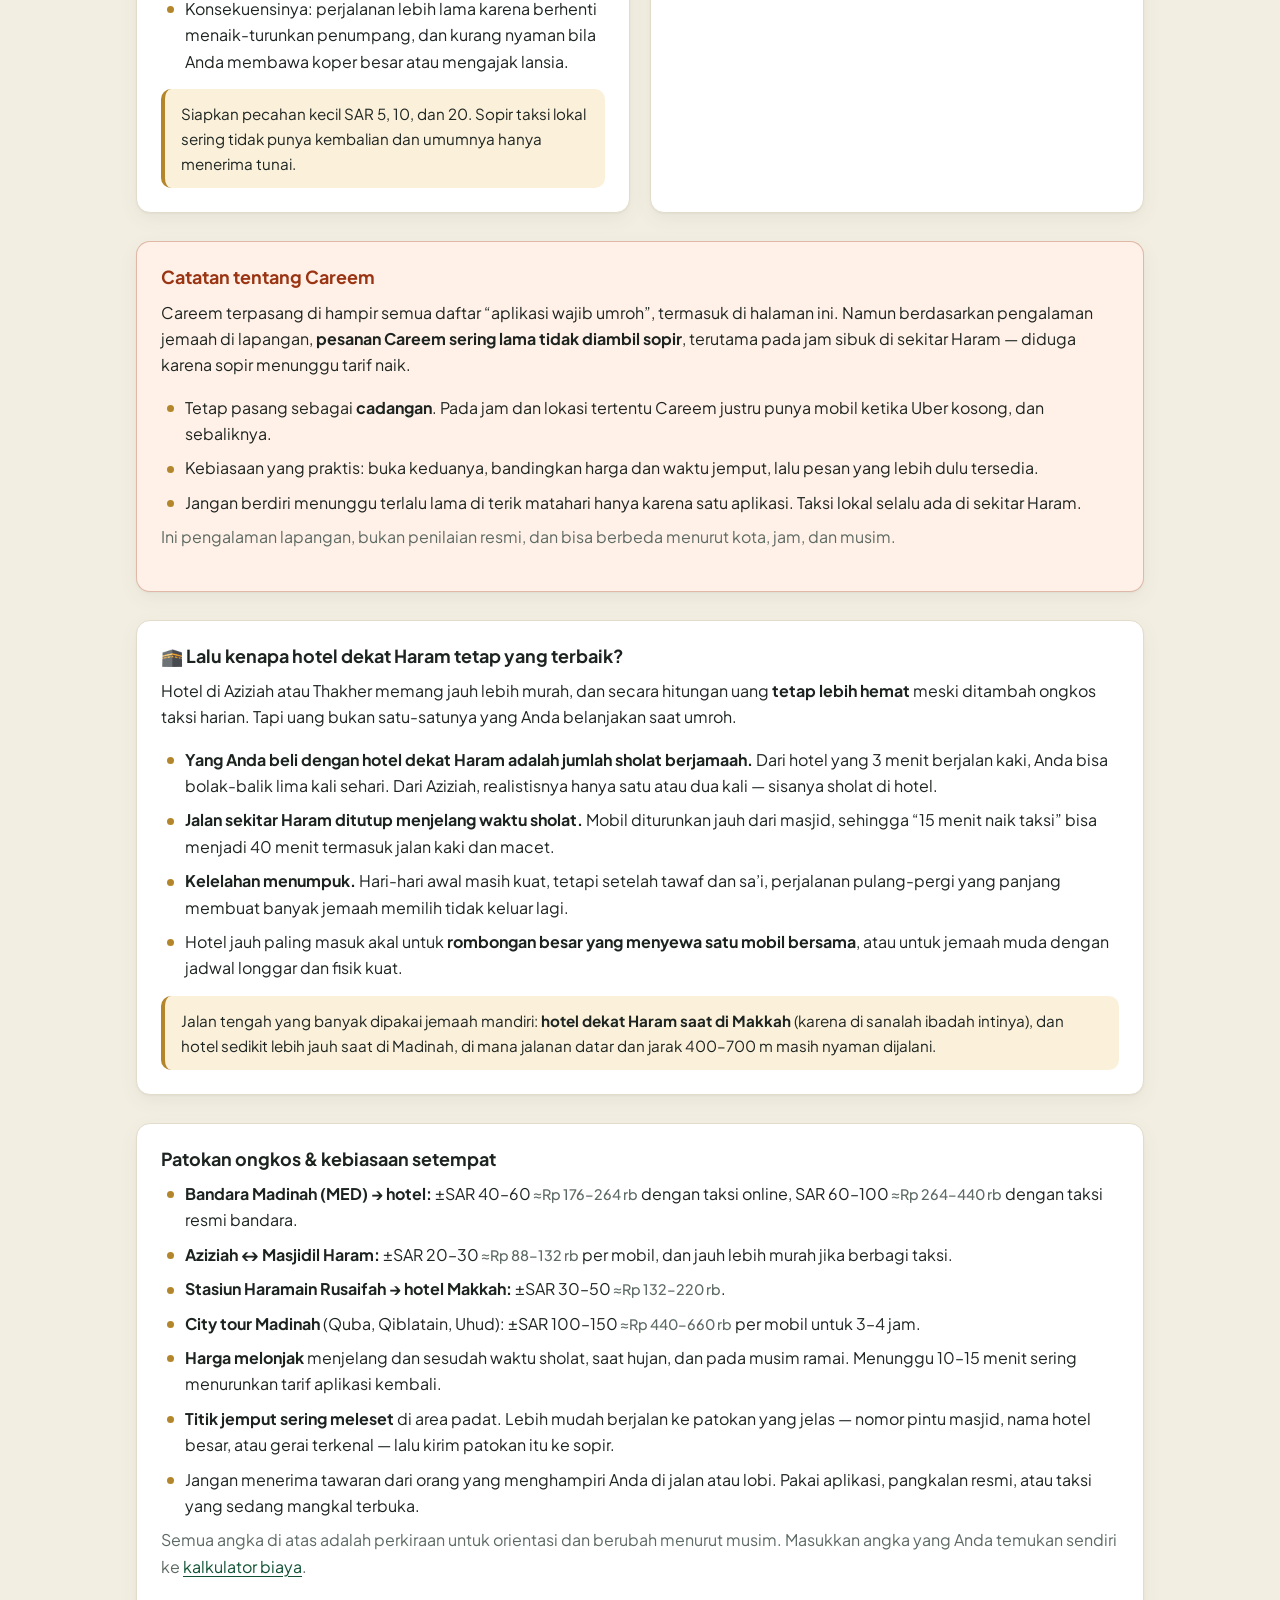
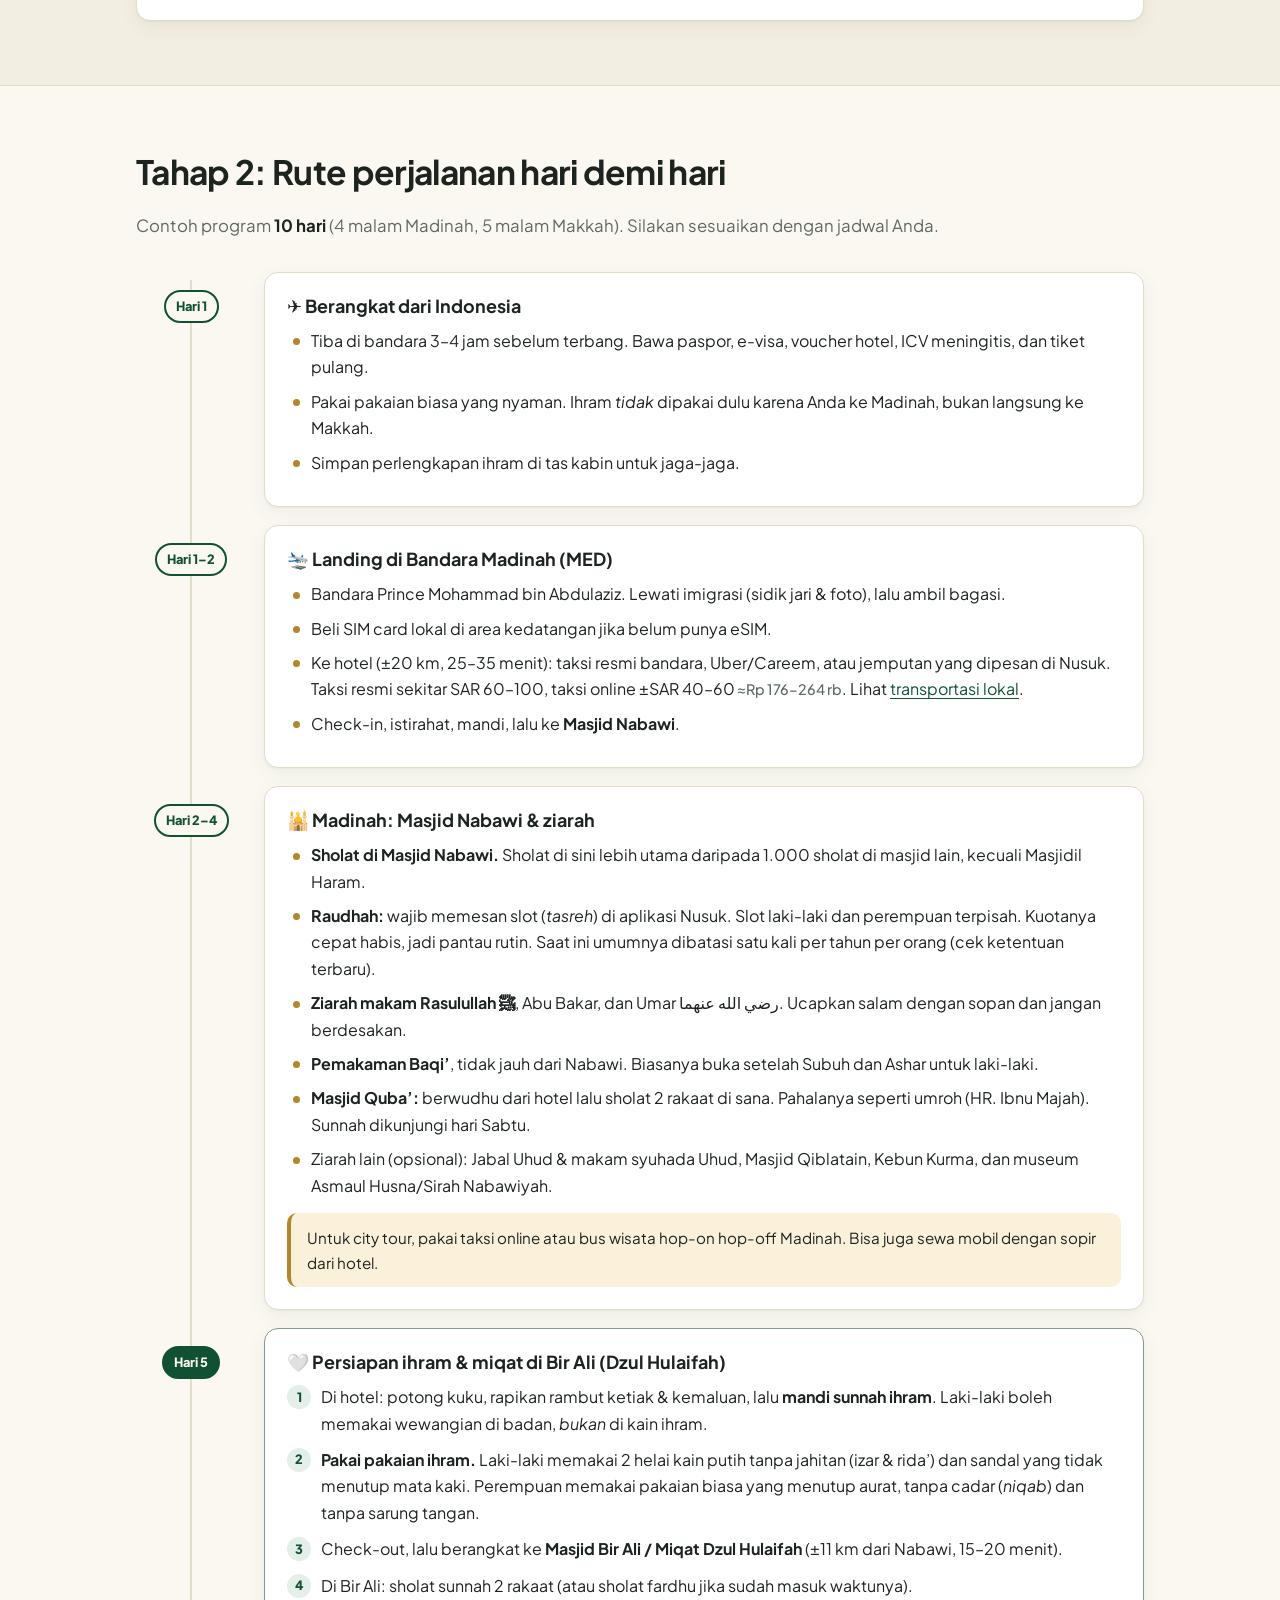
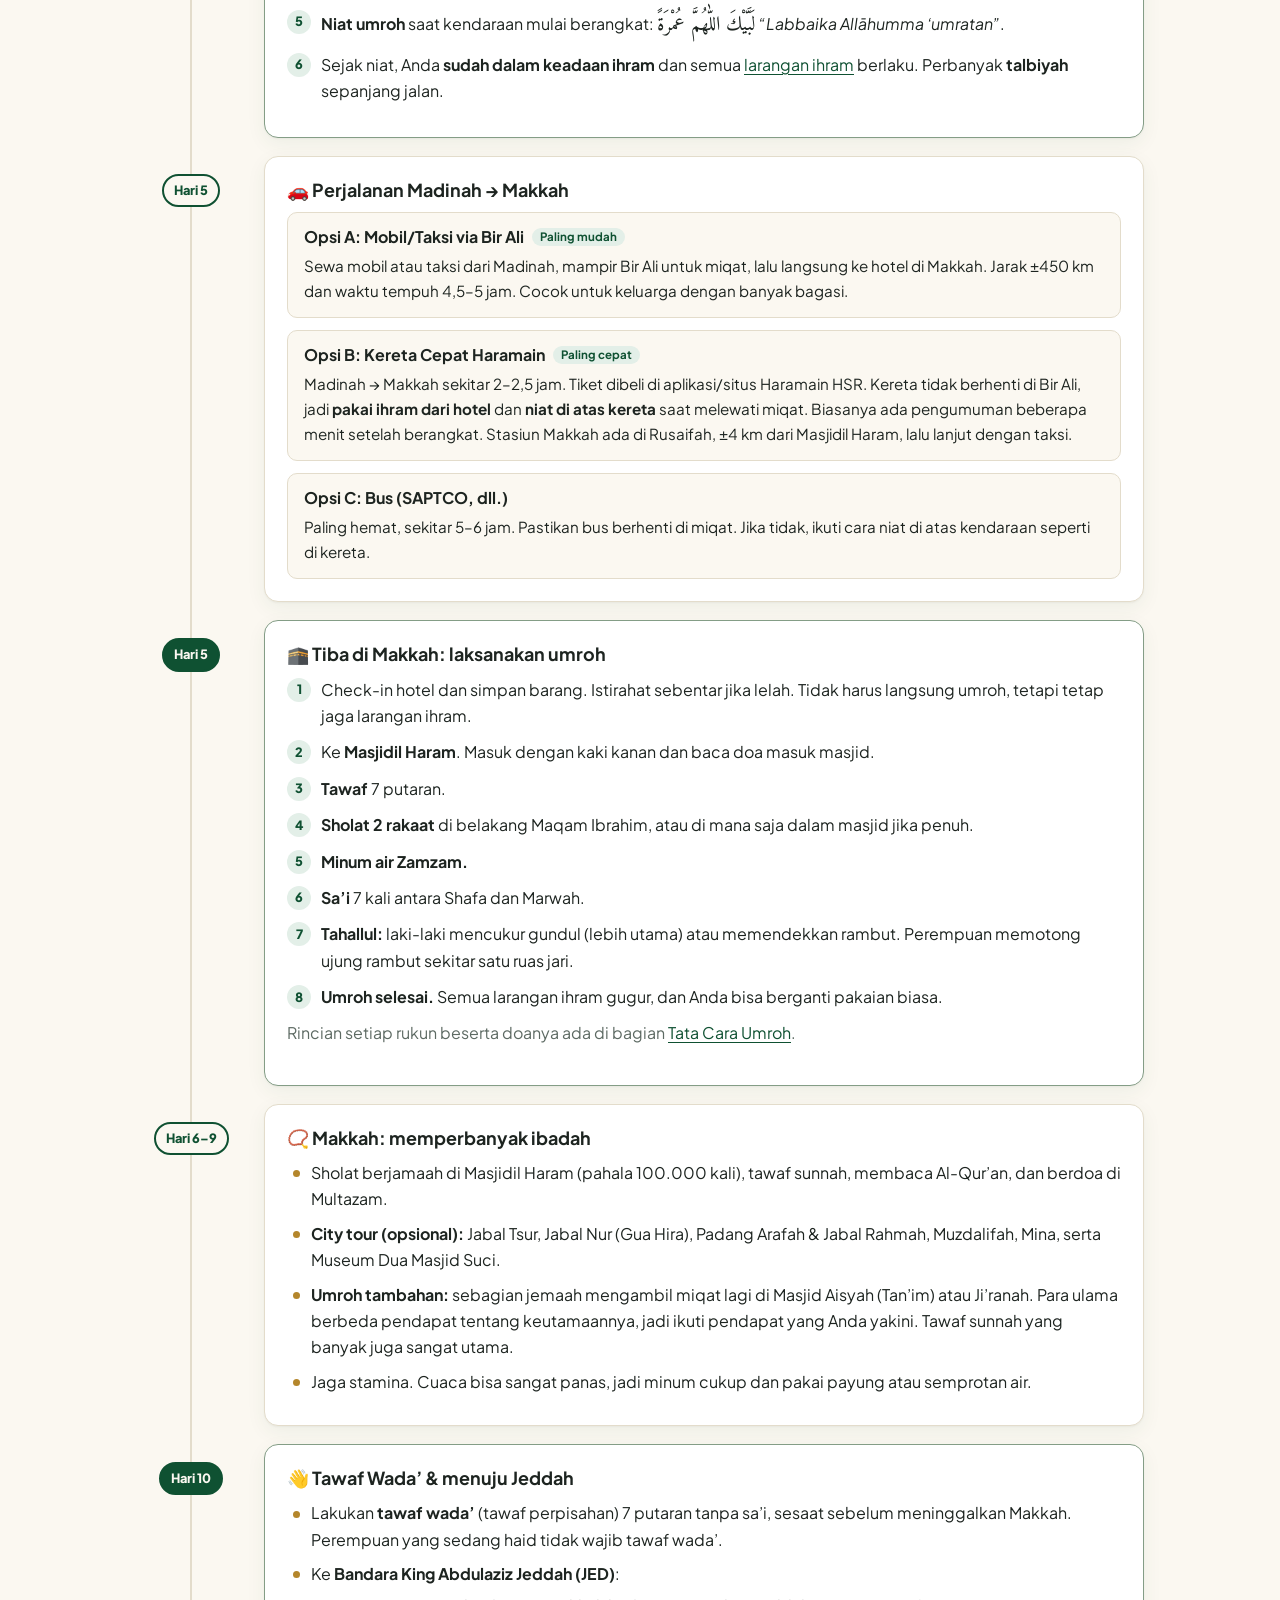
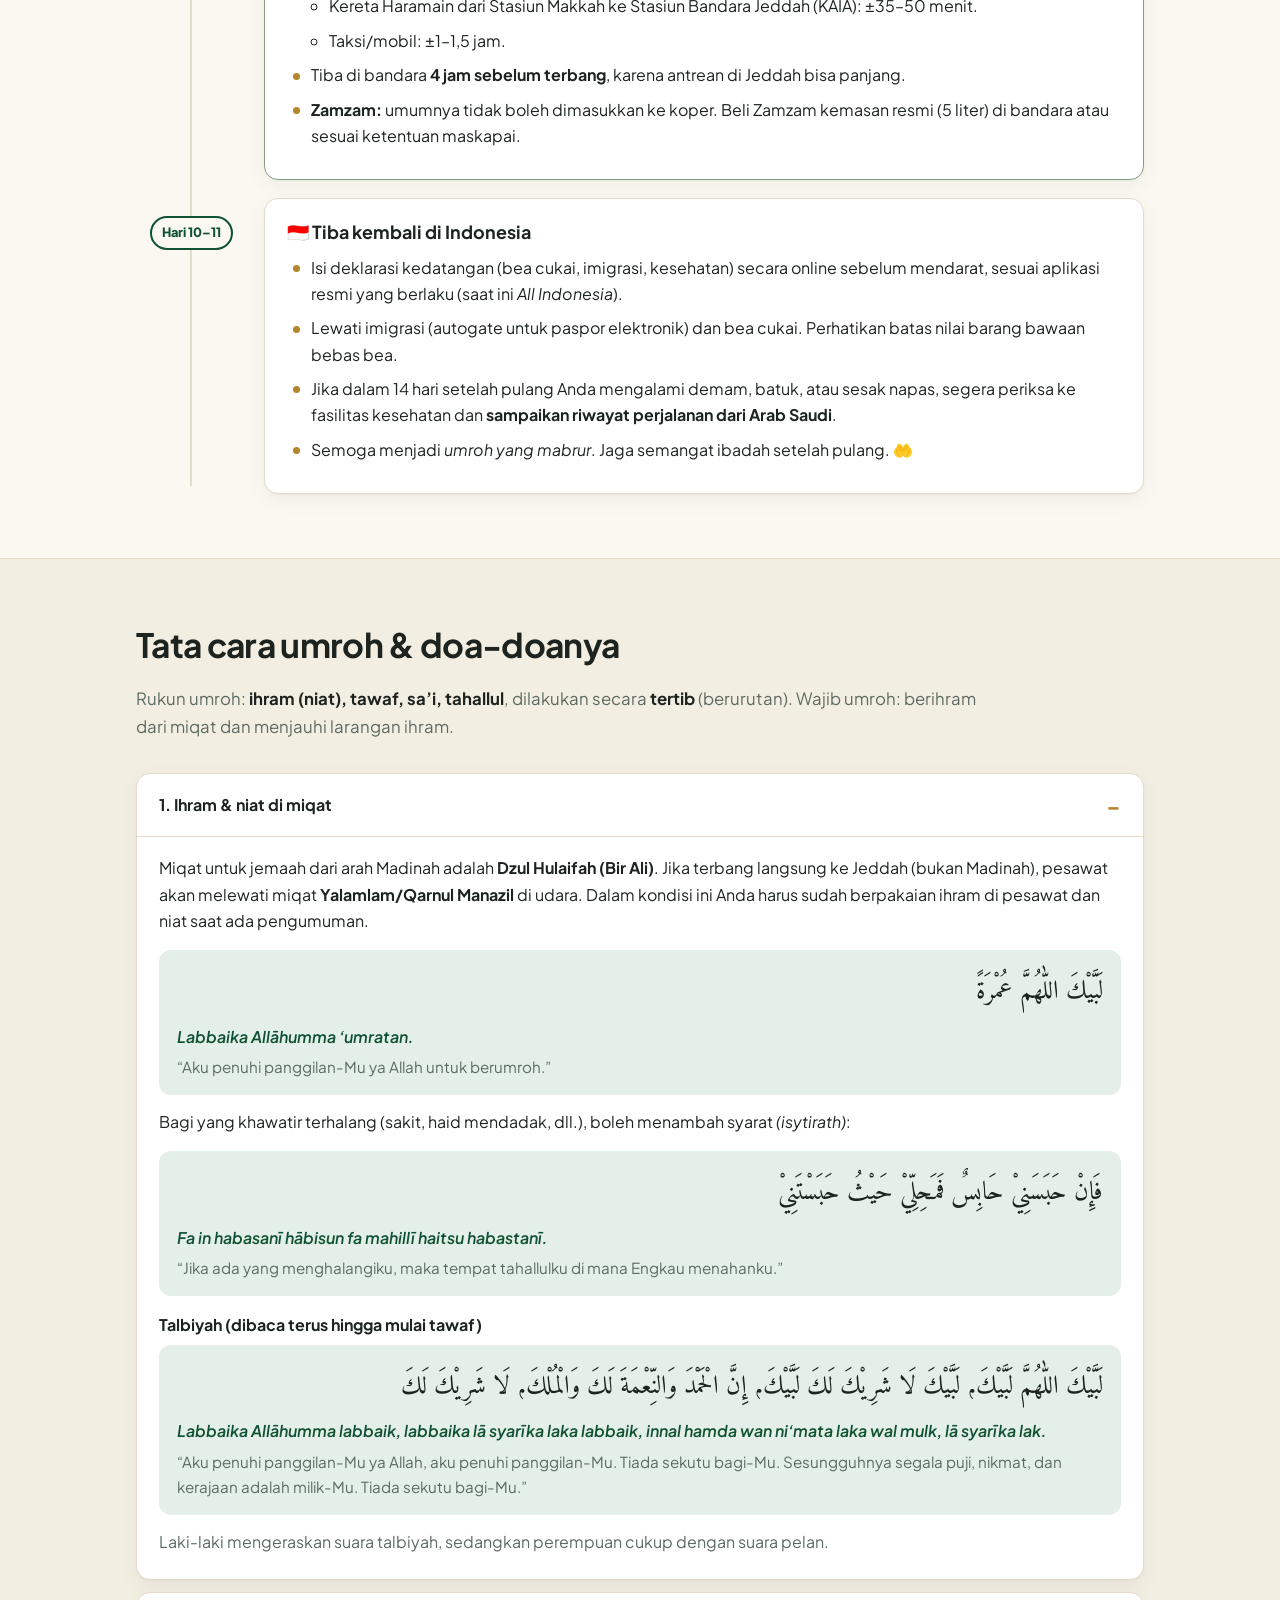
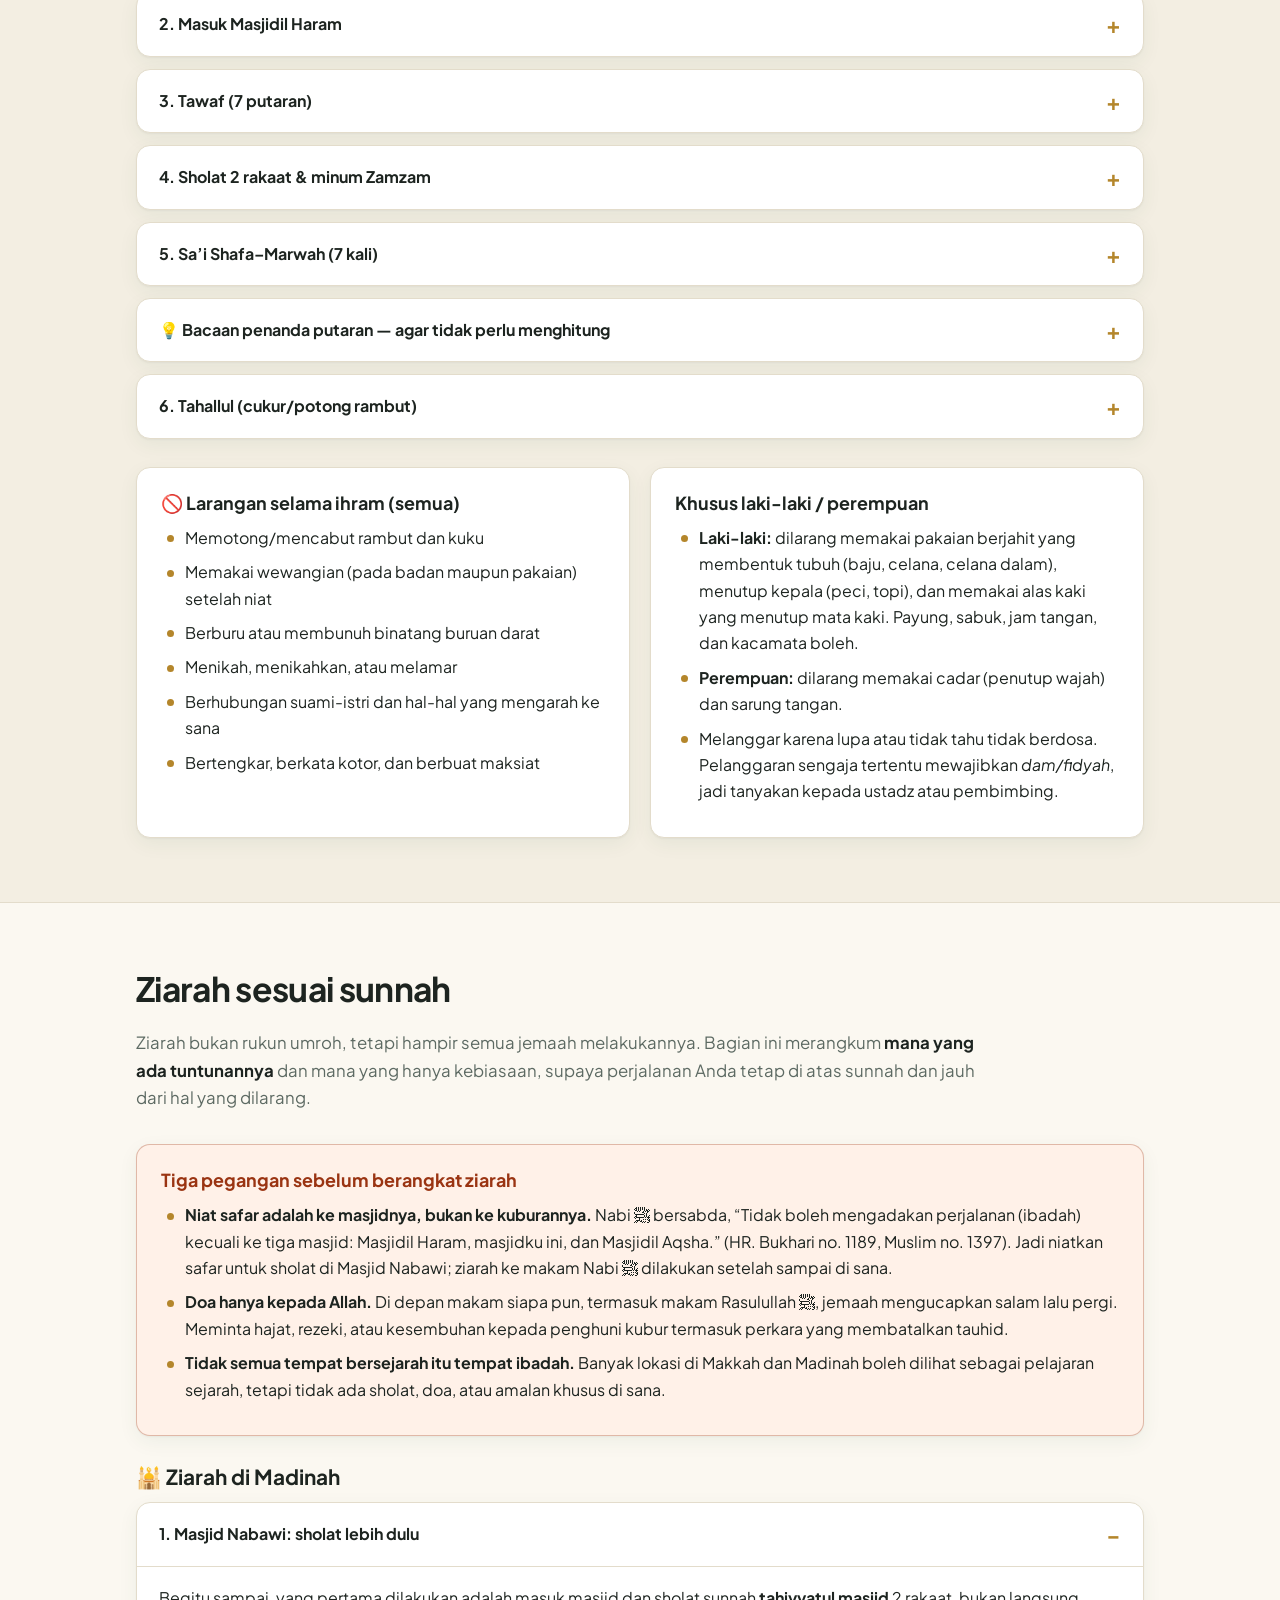
==== commit a00e5948: "Tampilkan perkiraan rupiah di samping setiap harga riyal Co-Authored-By: Claude Opus 5 <noreply@anth" ====
--- a/index.html
+++ b/index.html
@@ -8,7 +8,7 @@
   <link rel="preconnect" href="https://fonts.googleapis.com">
   <link rel="preconnect" href="https://fonts.gstatic.com" crossorigin>
   <link href="https://fonts.googleapis.com/css2?family=Amiri:wght@400;700&family=Plus+Jakarta+Sans:wght@400;500;600;700;800&display=swap" rel="stylesheet">
-  <link rel="stylesheet" href="style.css?v=20261115">
+  <link rel="stylesheet" href="style.css?v=20261115b">
   <link rel="icon" href="data:image/svg+xml,<svg xmlns='http://www.w3.org/2000/svg' viewBox='0 0 64 64'><rect width='64' height='64' rx='14' fill='%230f5132'/><rect x='18' y='20' width='28' height='28' fill='%23111'/><rect x='18' y='26' width='28' height='4' fill='%23d4a94a'/></svg>">
 </head>
 <body>
@@ -54,7 +54,7 @@
   </div>
 </header>
 
-<main id="top">
+<main id="top" data-rp>
 
   <!-- HERO -->
   <section class="hero">
@@ -233,6 +233,7 @@
     <div class="wrap">
       <h2>Rekomendasi hotel per budget</h2>
       <p class="section-lead">Untuk umroh mandiri, hotel <strong>wajib terdaftar dan dipesan lewat Nusuk</strong>. Tanpa itu, visa tidak akan keluar. Berikut hotel yang paling banyak dipakai jemaah Indonesia.</p>
+      <p class="section-lead small muted">Semua harga adalah <strong>per kamar per malam</strong>. Perkiraan rupiah di sampingnya memakai kurs yang Anda isi di <a href="#biaya">kalkulator biaya</a> dan ikut berubah bila kurs diganti.</p>
 
       <a class="q-cta" href="peta.html">
         <span class="q-cta-ar" aria-hidden="true">🗺️</span>
@@ -318,7 +319,7 @@
           <div class="worth">
             <p class="worth-label">⭐ Kombinasi paling <em>worth it</em> untuk mandiri</p>
             <p class="worth-combo"><strong>Makkah:</strong> Azka Al Safa + <strong>Madinah:</strong> Shaza Regency</p>
-            <p>Total 8 malam (4 + 4) sekitar <strong>SAR 2.500–3.000</strong> (±Rp 11–13 juta) per kamar untuk berdua, cukup jalan kaki ±3 menit ke masjid.</p>
+            <p>Total 8 malam (4 + 4) sekitar <strong>SAR 2.500–3.000</strong> per kamar untuk berdua, cukup jalan kaki ±3 menit ke masjid.</p>
           </div>
         </div>
       </div>
@@ -1253,7 +1254,7 @@
   </section>
 
   <!-- BIAYA -->
-  <section id="biaya" class="section section-alt">
+  <section id="biaya" class="section section-alt" data-no-rp>
     <div class="wrap">
       <h2>Kalkulator estimasi biaya</h2>
       <p class="section-lead">Angka bawaan adalah <strong>perkiraan kasar per orang</strong> untuk program 10 hari. Harga sangat bergantung pada musim (Ramadhan & liburan jauh lebih mahal), jadi ubah sesuai harga yang Anda temukan.</p>
@@ -1422,6 +1423,7 @@
   </div>
 </footer>
 
-<script src="script.js?v=20261115"></script>
+<script src="sar.js?v=20261115b"></script>
+<script src="script.js?v=20261115b"></script>
 </body>
 </html>
--- a/style.css
+++ b/style.css
@@ -394,8 +394,11 @@
 .hotels p { margin: 2px 0 0; font-size: .88rem; color: var(--muted); }
 .price {
   flex: none; font-weight: 800; font-size: .88rem; color: var(--primary); white-space: nowrap;
-  font-variant-numeric: tabular-nums;
-}
+  font-variant-numeric: tabular-nums; text-align: right;
+}
+/* Perkiraan rupiah di samping harga riyal */
+.rp { color: var(--muted); font-weight: 500; font-size: .9em; white-space: nowrap; }
+.price .rp { display: block; font-weight: 600; margin-top: 2px; }
 .worth {
   background: var(--accent-soft); border: 1px solid color-mix(in srgb, var(--accent) 40%, transparent);
   border-radius: var(--radius); padding: 18px 20px;
